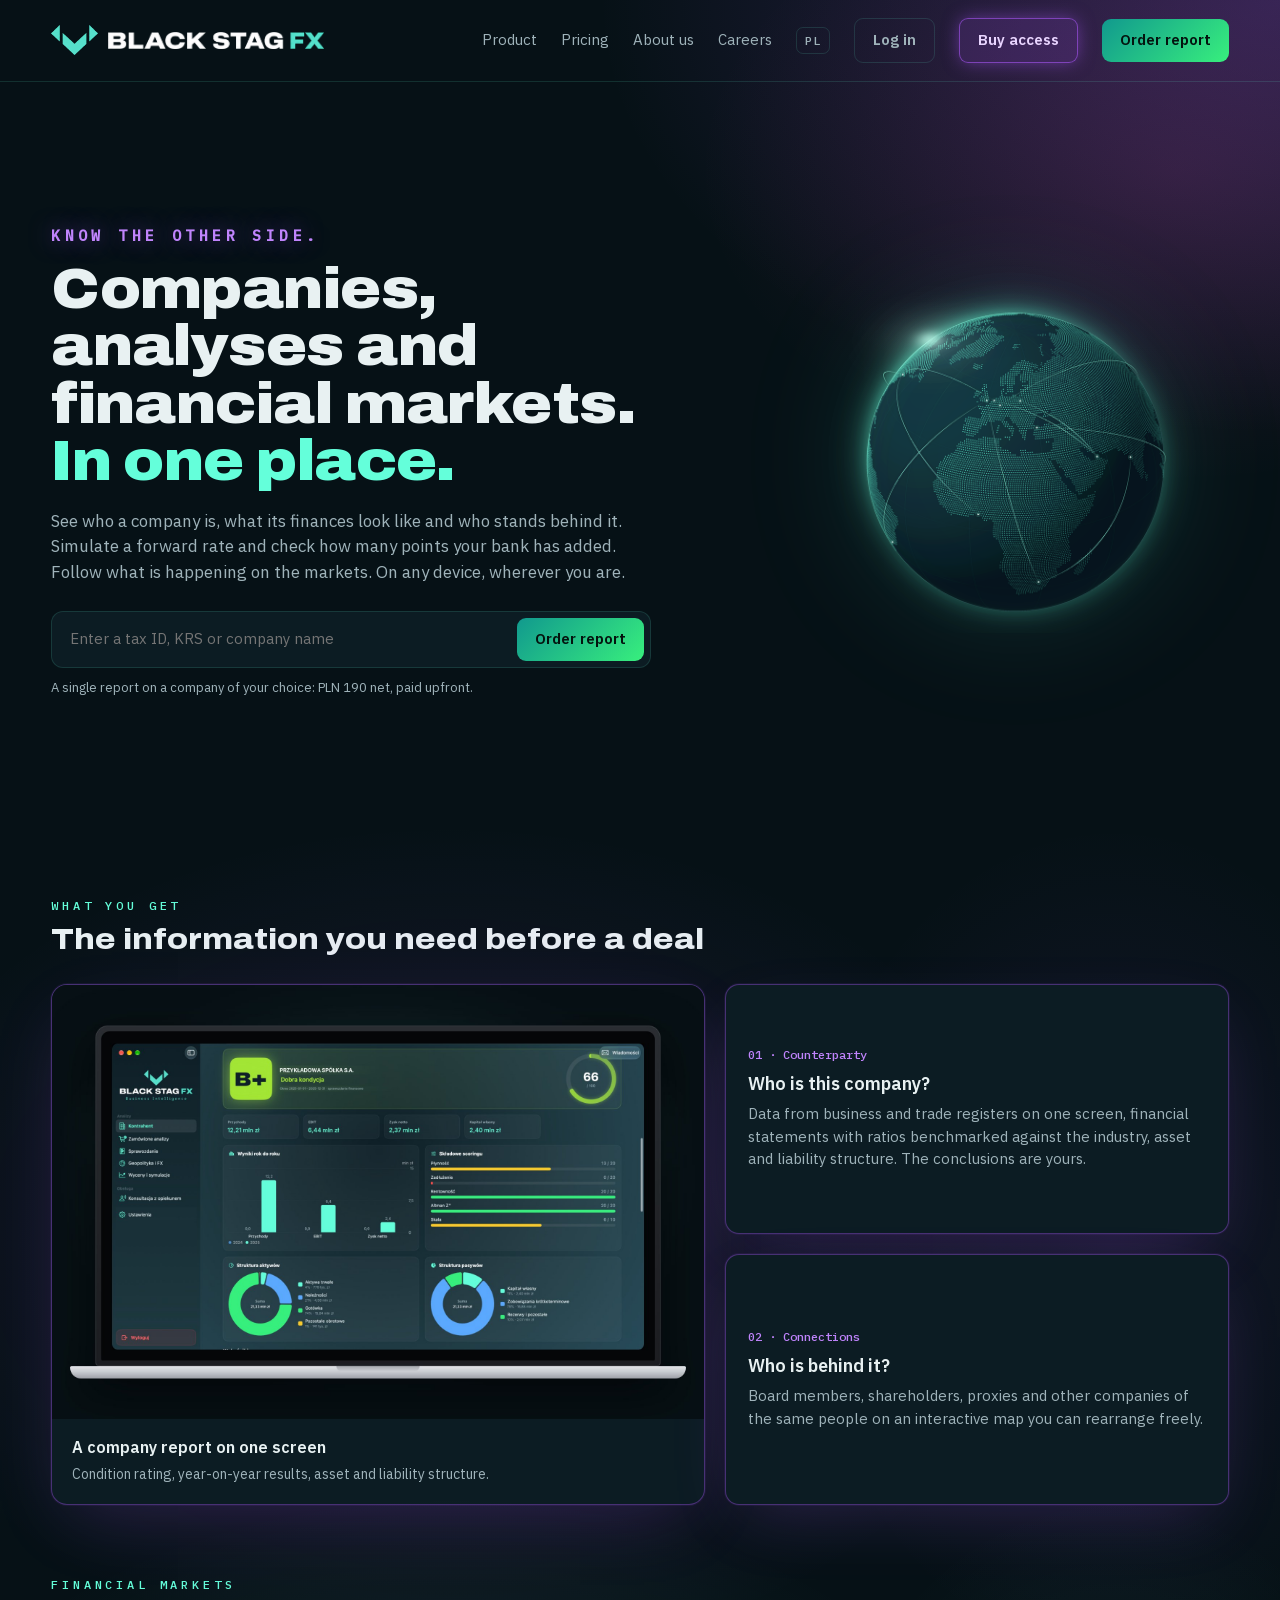
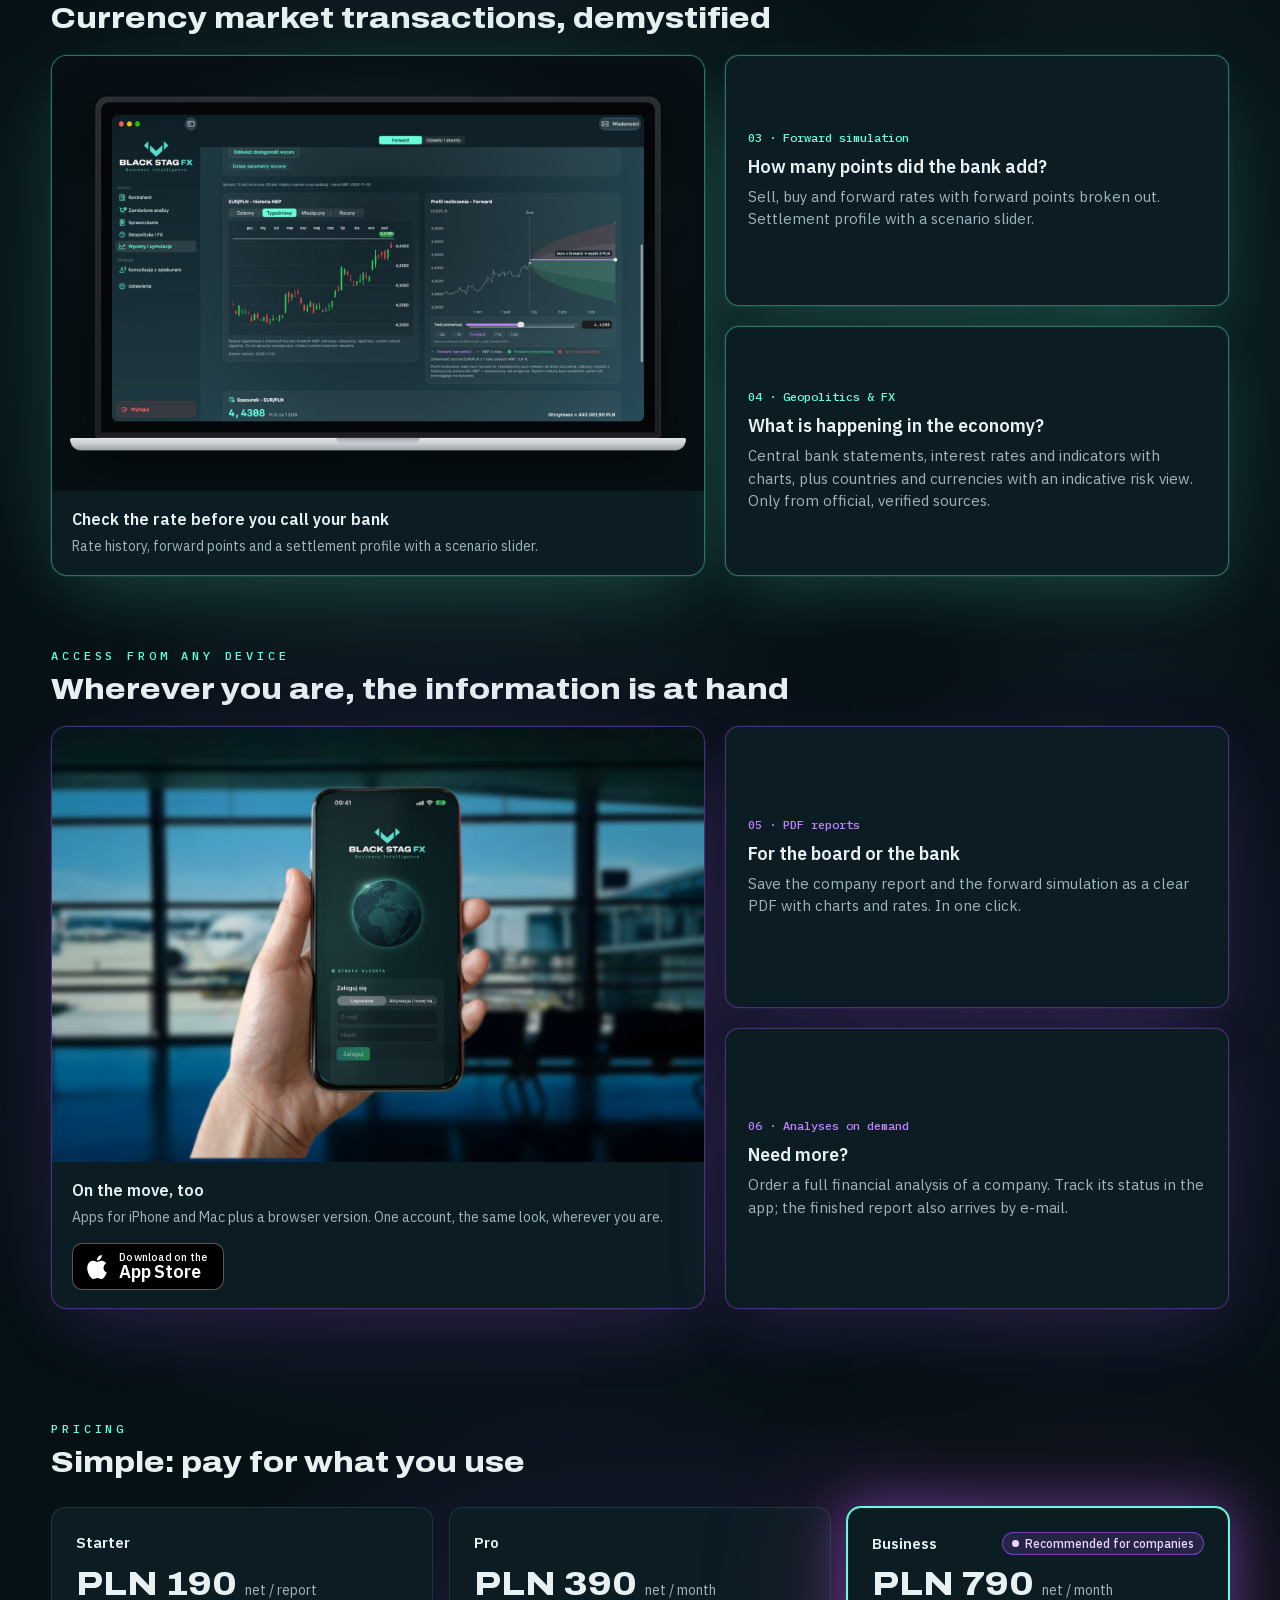
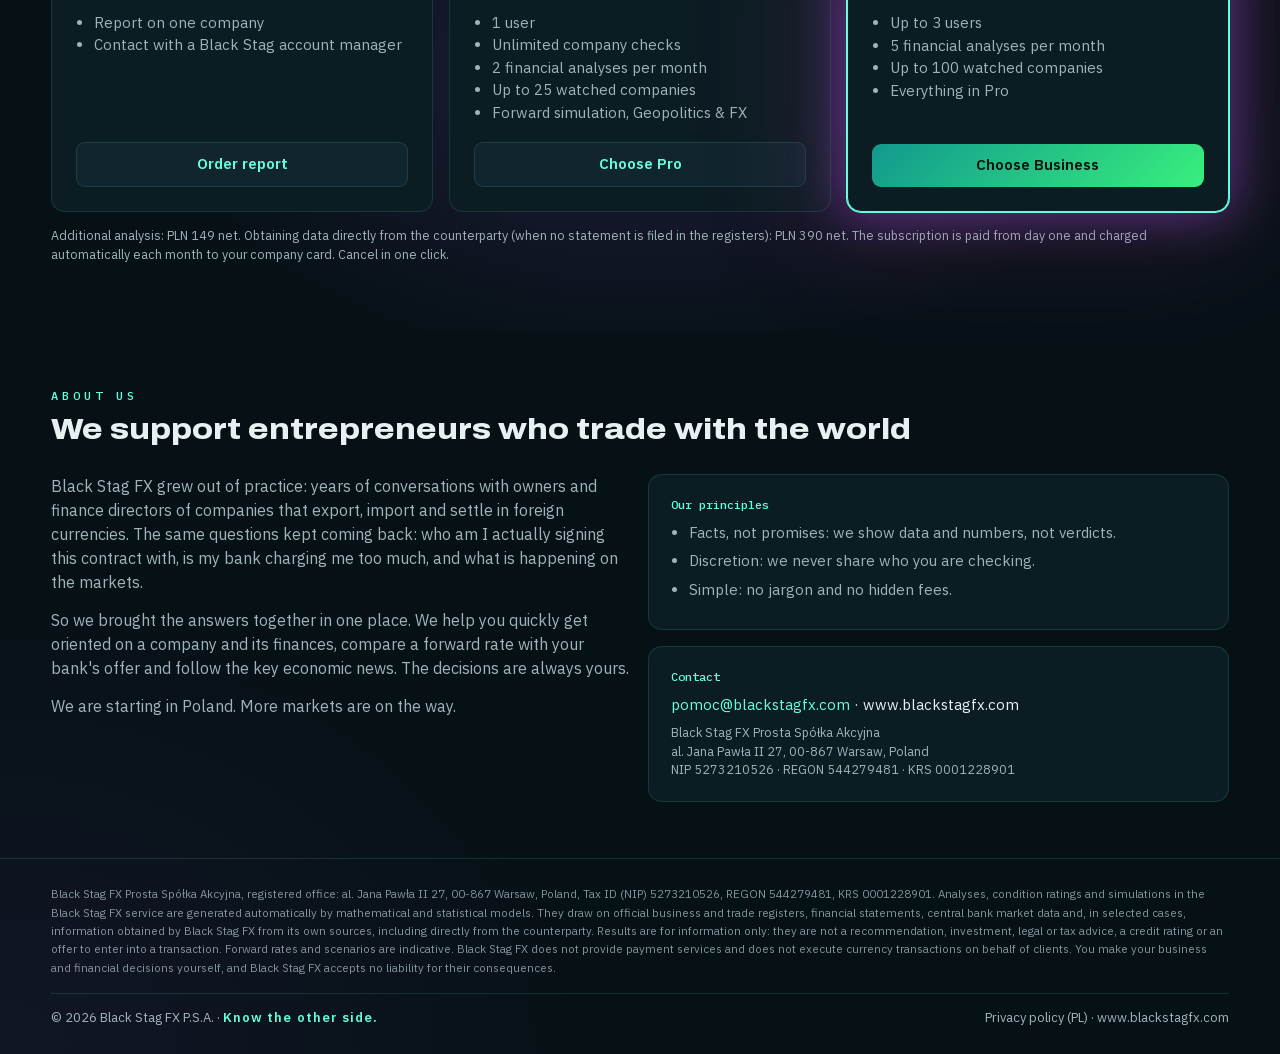
==== en/index.html @ 17284b4d "Podgląd linku: obrazek og, ikony kwadratowe Co-Authored-By: Claude Opus 5.5 <noreply@anthropic.com> " ====
<!DOCTYPE html>
<html lang="en">
<head>
<meta charset="utf-8">
<meta name="viewport" content="width=device-width, initial-scale=1">
<title>Black Stag FX · Know the other side.</title>
<meta name="description" content="Companies, analyses and financial markets in one place.">
<link rel="icon" type="image/png" sizes="32x32" href="/favicon-32.png">
<link rel="icon" type="image/png" sizes="512x512" href="/icon-512.png">
<link rel="apple-touch-icon" href="/apple-touch-icon.png">
<meta property="og:type" content="website">
<meta property="og:site_name" content="Black Stag FX">
<meta property="og:title" content="Black Stag FX · Know the other side.">
<meta property="og:description" content="Companies, analyses and financial markets in one place.">
<meta property="og:url" content="https://www.blackstagfx.com/en/">
<meta property="og:image" content="https://www.blackstagfx.com/og.png">
<meta property="og:image:width" content="1200">
<meta property="og:image:height" content="630">
<meta property="og:locale" content="en_GB">
<meta name="twitter:card" content="summary_large_image">
<meta name="twitter:image" content="https://www.blackstagfx.com/og.png">
<link href="/fonts/fonts.css" rel="stylesheet">
<style>
/* Jeden świat wizualny marki: głęboki granat-morski, akcent turkus #64ffda, liczby monospace.
   Układ: strona publiczna (hero + glob) → logowanie → aplikacja z jednym polem wyszukiwania w centrum. */
:root {
  --bg: #061116;
  --panel: #0c1c23;
  --panel-2: #10252e;
  --line: rgba(100,255,218,.13);
  --ink: #e8f1f2;
  --muted: #9fb3ba;
  --teal: #64ffda;
  --teal-dim: rgba(100,255,218,.14);
  --ok: #38ef7d; --warn: #faca2b; --bad: #ff4b4b;
  --display: "Archivo", "Helvetica Neue", Arial, sans-serif;
  --body: "IBM Plex Sans", "Helvetica Neue", Arial, sans-serif;
  --mono: "IBM Plex Mono", ui-monospace, Menlo, monospace;
  color-scheme: dark;
}
* { box-sizing: border-box; }
html, body { height: 100%; margin: 0; }
body { background: var(--bg); color: var(--ink); font: 15px/1.5 var(--body); -webkit-font-smoothing: antialiased; }
a { color: var(--teal); text-decoration: none; }
button, input, select { font: inherit; color: inherit; }
:focus-visible { outline: 2px solid var(--teal); outline-offset: 2px; }
.num { font-family: var(--mono); font-variant-numeric: tabular-nums; }
.view { display: none; }
.view.on { display: block; }
.demo { position: fixed; right: 14px; bottom: 14px; z-index: 50; font: 500 11px var(--mono); letter-spacing: .08em; text-transform: uppercase;
  background: #1a1300; color: var(--warn); border: 1px solid rgba(250,202,43,.4); padding: 6px 10px; border-radius: 6px; }

/* --- marka --- */
.brand { display: flex; align-items: center; gap: 10px; color: var(--ink); }
.brand img.m { height: 30px; width: auto; }
.brand img.w { height: 17px; width: auto; }
.eyebrow { font: 500 12px var(--mono); letter-spacing: .32em; color: var(--teal); text-transform: uppercase; }

/* --- przyciski --- */
.btn { display: inline-flex; align-items: center; gap: 8px; border-radius: 9px; padding: 10px 18px; border: 1px solid var(--line); background: var(--panel-2); cursor: pointer; font-weight: 600; }
.btn:hover { border-color: rgba(100,255,218,.4); }
.btn.primary { background: linear-gradient(135deg,#11998e,#38ef7d); color: #04140f; border: 0; }
.btn.ghost { background: transparent; }

/* --- strona publiczna --- */
.site-nav { display: flex; align-items: center; justify-content: space-between; gap: 16px; padding: 18px clamp(16px,4vw,56px); border-bottom: 1px solid var(--line); }
.site-nav nav { display: flex; gap: 24px; align-items: center; flex-wrap: wrap; }
.site-nav nav a { color: var(--muted); }
.site-nav nav a:hover { color: var(--ink); }
.hero { display: grid; grid-template-columns: 1fr 1fr; gap: 40px; align-items: center; padding: 56px clamp(16px,4vw,56px) 24px; max-width: 1180px; margin: 0 auto; }
.hero > img { filter: drop-shadow(0 0 60px rgba(100,255,218,.14)); }
.hero h1 { font: 900 clamp(34px,4.6vw,60px)/1.02 var(--display); font-stretch: 112%; margin: 16px 0 18px; text-wrap: balance; letter-spacing: -.01em; }
.hero h1 em { font-style: normal; color: var(--teal); }
.hero p.lead { color: var(--muted); font-size: 18px; max-width: 34em; margin: 0 0 26px; }
.hero-search { display: flex; gap: 8px; max-width: 520px; background: var(--panel); border: 1px solid var(--line); border-radius: 12px; padding: 6px; }
.hero-search input { flex: 1; background: transparent; border: 0; padding: 10px 12px; outline: none; min-width: 0; }
.hero small { display: block; color: var(--muted); margin-top: 10px; font-size: 13px; }
.hero img { width: 100%; height: auto; max-width: 560px; justify-self: center; }
.strip { display: flex; gap: 28px; justify-content: center; flex-wrap: wrap; padding: 18px 16px; border-block: 1px solid var(--line); color: var(--muted); font: 500 12px var(--mono); letter-spacing: .14em; text-transform: uppercase; }
.section { max-width: 1180px; margin: 0 auto; padding: 56px clamp(16px,4vw,56px); }
.section h2 { font: 800 30px/1.1 var(--display); font-stretch: 112%; margin: 10px 0 28px; text-wrap: balance; }
.grid3 { display: grid; grid-template-columns: repeat(3,1fr); gap: 16px; }
.grid2 { display: grid; grid-template-columns: repeat(2,1fr); gap: 16px; }
.feat { background: var(--panel); border: 1px solid var(--line); border-radius: 14px; padding: 22px; }
.feat .k { font: 500 12px var(--mono); color: var(--teal); }
.feat h3 { margin: 8px 0 6px; font-size: 18px; }
.feat p { margin: 0; color: var(--muted); }
.price { background: var(--panel); border: 1px solid var(--line); border-radius: 14px; padding: 24px; display: flex; flex-direction: column; gap: 10px; }
.price.hot { border-color: var(--teal); box-shadow: 0 0 0 1px var(--teal), 0 20px 60px -30px rgba(100,255,218,.5); }
.price .amt { font: 800 34px var(--display); font-stretch: 112%; }
.price .amt small { font: 400 14px var(--body); color: var(--muted); }
.price ul { margin: 0; padding-left: 18px; color: var(--muted); }
.site-foot { border-top: 1px solid var(--line); padding: 26px clamp(16px,4vw,56px); color: var(--muted); font-size: 13px; display: flex; justify-content: space-between; gap: 16px; flex-wrap: wrap; }

/* --- logowanie --- */
.login { min-height: 100vh; display: grid; place-items: center; padding: 32px 16px;
  background: radial-gradient(800px 500px at 0% 50%, rgba(100,255,218,.10), transparent 70%), var(--bg); }
.login-card { width: min(420px,100%); background: var(--panel); border: 1px solid var(--line); border-radius: 16px; padding: 30px; display: grid; gap: 14px;
  box-shadow: 0 0 60px 6px rgba(168,85,247,.07), 0 0 120px 24px rgba(236,72,153,.03); }
.login-card label { font-size: 13px; color: var(--muted); display: grid; gap: 6px; }
.field { background: var(--bg); border: 1px solid var(--line); border-radius: 9px; padding: 11px 12px; width: 100%; }

/* --- aplikacja --- */
.app { display: grid; grid-template-columns: 220px 1fr; min-height: 100vh; }
.rail { border-right: 1px solid var(--line); padding: 18px 12px; display: flex; flex-direction: column; gap: 4px; background: #071318; position: sticky; top: 0; height: 100vh; }
.rail .brand { padding: 4px 8px 18px; white-space: nowrap; }
.rail .brand img.m { height: 22px; }
.rail .brand img.w { height: 12px; }
.rail a { display: flex; align-items: center; gap: 10px; padding: 9px 10px; border-radius: 8px; color: var(--muted); }
.rail a:hover { background: var(--panel); color: var(--ink); }
.rail a.on { background: var(--teal-dim); color: var(--teal); }
.rail a svg { width: 18px; height: 18px; flex: none; }
.rail .badge { margin-left: auto; font: 600 11px var(--mono); background: var(--teal); color: #04140f; border-radius: 10px; padding: 1px 7px; }
.rail .spacer { flex: 1; }
.top { display: flex; align-items: center; gap: 14px; padding: 14px 28px; border-bottom: 1px solid var(--line); position: sticky; top: 0; background: rgba(6,17,22,.92); backdrop-filter: blur(8px); z-index: 5; }
.cmd { flex: 1; max-width: 640px; display: flex; align-items: center; gap: 10px; background: var(--panel); border: 1px solid var(--line); border-radius: 10px; padding: 9px 12px; color: var(--muted); cursor: text; }
.cmd kbd, kbd { font: 500 11px var(--mono); border: 1px solid var(--line); border-radius: 5px; padding: 1px 6px; color: var(--muted); }
.top .who { margin-left: auto; display: flex; align-items: center; gap: 10px; color: var(--muted); font-size: 13px; }
.avatar { width: 30px; height: 30px; border-radius: 50%; background: var(--teal-dim); color: var(--teal); display: grid; place-items: center; font: 600 12px var(--mono); }
main.page { padding: 26px 28px 60px; max-width: 1240px; }
.page h1 { font: 800 26px/1.15 var(--display); font-stretch: 112%; margin: 0 0 4px; }
.sub { color: var(--muted); margin: 0 0 22px; }
.card { background: var(--panel); border: 1px solid var(--line); border-radius: 14px; padding: 18px 20px; }
.card h2 { font-size: 13px; font-family: var(--mono); font-weight: 500; letter-spacing: .14em; text-transform: uppercase; color: var(--muted); margin: 0 0 14px; }
.cols { display: grid; gap: 16px; grid-template-columns: 1.6fr 1fr; align-items: start; }
.stack { display: grid; gap: 16px; }
.big-search { display: flex; gap: 8px; background: var(--panel); border: 1px solid rgba(100,255,218,.3); border-radius: 14px; padding: 8px; margin-bottom: 18px; }
.big-search input { flex: 1; background: transparent; border: 0; outline: none; padding: 10px 12px; font-size: 17px; min-width: 0; }
table { width: 100%; border-collapse: collapse; }
th { text-align: left; font: 500 11px var(--mono); letter-spacing: .1em; text-transform: uppercase; color: var(--muted); padding: 0 8px 10px; border-bottom: 1px solid var(--line); }
td { padding: 11px 8px; border-bottom: 1px solid rgba(100,255,218,.06); vertical-align: middle; }
tr.click { cursor: pointer; }
tr.click:hover td { background: rgba(100,255,218,.04); }
.chip { display: inline-flex; align-items: center; gap: 6px; font: 500 12px var(--body); padding: 3px 9px; border-radius: 20px; border: 1px solid; white-space: nowrap; }
.chip::before { content: ""; width: 7px; height: 7px; border-radius: 50%; background: currentColor; }
.chip.ok { color: var(--ok); border-color: rgba(56,239,125,.35); }
.chip.warn { color: var(--warn); border-color: rgba(250,202,43,.35); }
.chip.bad { color: var(--bad); border-color: rgba(255,75,75,.35); }
.chip.info { color: var(--teal); border-color: rgba(100,255,218,.35); }
.fx { display: grid; grid-template-columns: repeat(3,1fr); gap: 12px; }
.fx .card { padding: 14px 16px; }
.fx .pair { font: 500 12px var(--mono); color: var(--muted); letter-spacing: .08em; }
.fx .rate { font: 500 24px var(--mono); margin: 2px 0; }
.up { color: var(--ok); } .down { color: var(--bad); }
.alert { display: grid; grid-template-columns: 8px 1fr; gap: 12px; padding: 10px 0; border-bottom: 1px solid rgba(100,255,218,.06); }
.alert:last-child { border: 0; }
.alert .bar { border-radius: 4px; }
.alert b { display: block; font-weight: 600; }
.alert span { color: var(--muted); font-size: 13px; }
.firm-head { display: flex; gap: 18px; align-items: flex-start; justify-content: space-between; flex-wrap: wrap; margin-bottom: 18px; }
.firm-head .chips { display: flex; gap: 8px; flex-wrap: wrap; margin-top: 10px; }
.score { display: flex; gap: 18px; align-items: center; }
.score .ring { width: 96px; height: 96px; flex: none; }
.kv { display: grid; grid-template-columns: 150px 1fr; gap: 8px 14px; font-size: 14px; }
.kv dt { color: var(--muted); }
.kv dd { margin: 0; }
.risks li { margin: 6px 0; }
.risks { padding-left: 18px; margin: 0; }
.note { color: var(--muted); font-size: 12.5px; margin-top: 12px; }
.tabs { display: flex; gap: 4px; border-bottom: 1px solid var(--line); margin-bottom: 16px; flex-wrap: wrap; }
.tabs button { background: none; border: 0; border-bottom: 2px solid transparent; padding: 10px 14px; color: var(--muted); cursor: pointer; }
.tabs button.on { color: var(--teal); border-color: var(--teal); }
.graph { width: 100%; height: auto; display: block; }
.calc { display: grid; grid-template-columns: repeat(3,1fr); gap: 12px; margin-bottom: 16px; }
.calc label { font-size: 13px; color: var(--muted); display: grid; gap: 6px; }
.result { display: grid; grid-template-columns: repeat(3,1fr); gap: 12px; }
.calc { grid-template-columns: repeat(4,1fr); }
.result .card .v { font: 500 26px var(--mono); }
.stage { display: flex; gap: 6px; }
.stage i { width: 26px; height: 5px; border-radius: 3px; background: rgba(159,179,186,.25); }
.stage i.on { background: var(--teal); }
/* paleta poleceń */
.palette { position: fixed; inset: 0; background: rgba(2,8,10,.7); display: none; align-items: flex-start; justify-content: center; padding-top: 12vh; z-index: 40; }
.palette.on { display: flex; }
.palette .box { width: min(620px, calc(100% - 32px)); background: var(--panel); border: 1px solid rgba(100,255,218,.35); border-radius: 14px; overflow: hidden; box-shadow: 0 30px 80px -20px #000; }
.palette input { width: 100%; background: transparent; border: 0; border-bottom: 1px solid var(--line); padding: 16px 18px; font-size: 17px; outline: none; }
.palette ul { list-style: none; margin: 0; padding: 6px; max-height: 50vh; overflow: auto; }
.palette li { padding: 10px 12px; border-radius: 8px; display: flex; justify-content: space-between; gap: 12px; cursor: pointer; }
.palette li:hover, .palette li.sel { background: var(--teal-dim); }
.palette li span { color: var(--muted); font: 12px var(--mono); }

/* --- nowe elementy 11.2026 --- */
.rail .grp { font: 500 10.5px var(--mono); letter-spacing: .16em; text-transform: uppercase; color: rgba(159,179,186,.6); padding: 14px 10px 4px; }
.btn.glow { border-color: rgba(168,85,247,.6); color: #e9d5ff; background: rgba(168,85,247,.14); box-shadow: 0 0 18px -2px rgba(168,85,247,.55); }
.btn.glow:hover { border-color: #a855f7; box-shadow: 0 0 26px 0 rgba(168,85,247,.7); }
.warnbar { display: flex; gap: 12px; align-items: center; background: rgba(250,202,43,.06); border: 1px solid rgba(250,202,43,.35); border-radius: 12px; padding: 12px 16px; margin-bottom: 16px; }
.warnbar svg { flex: none; color: var(--warn); }
.seg { display: inline-flex; background: var(--bg); border: 1px solid var(--line); border-radius: 9px; padding: 3px; }
.seg button { white-space: nowrap; background: none; border: 0; padding: 7px 12px; border-radius: 7px; cursor: pointer; color: var(--muted); }
.seg button.on { background: var(--teal); color: #04140f; font-weight: 600; }
.params { display: grid; grid-template-columns: .8fr 1.25fr 1.2fr 1fr 1fr; gap: 12px; align-items: end; margin-bottom: 16px; }
.params label { font-size: 13px; color: var(--muted); display: grid; gap: 6px; }
.cards4 { display: grid; grid-template-columns: repeat(4,1fr); gap: 12px; }
.q { --c: #64ffda; position: relative; text-align: left; background: var(--panel-2); border: 1px solid color-mix(in srgb, var(--c) 30%, transparent); border-radius: 14px; padding: 16px 18px; min-height: 150px; }
.q h2 { color: var(--c) !important; margin-bottom: 8px !important; display: flex; justify-content: space-between; }
.q .v { font: 500 34px var(--mono); letter-spacing: -.01em; }
.q .s { color: var(--muted); font-size: 12.5px; margin-top: 4px; }
.q .s b { color: var(--c); font-weight: 600; }
button.q { cursor: pointer; color: inherit; font: inherit; }
button.q.on { background: color-mix(in srgb, var(--c) 14%, var(--panel-2)); border-color: var(--c); box-shadow: 0 0 28px -8px var(--c); }
button.q .tick { width: 18px; height: 18px; border-radius: 50%; background: var(--c); color: #0c1c23; font-size: 12px; display: none; place-items: center; }
button.q.on .tick { display: grid; }
.q.sell { --c: #E5534B; } .q.buy { --c: #64ffda; } .q.fwd { --c: #a855f7; } .q.pts { --c: #5aa9ff; }
.scen { display: grid; grid-template-columns: auto 1fr 130px; gap: 14px; align-items: center; background: var(--bg); border: 1px solid var(--line); border-radius: 12px; padding: 12px 16px; margin-top: 12px; }
.scen input[type=range] { width: 100%; accent-color: var(--sc, #E5534B); }
.scen .field { text-align: right; font-family: var(--mono); }
.scen .row2 { grid-column: 1 / -1; display: flex; gap: 8px; flex-wrap: wrap; align-items: center; }
.scen .row2 button { background: var(--panel-2); border: 1px solid var(--line); border-radius: 7px; padding: 5px 12px; cursor: pointer; font-family: var(--mono); font-size: 13px; }
.scen .row2 .sum { margin-left: auto; font: 500 13px var(--mono); }
.legend { display: flex; gap: 18px; flex-wrap: wrap; font-size: 13px; color: var(--muted); margin-top: 10px; }
.legend i { display: inline-block; width: 12px; height: 12px; border-radius: 3px; vertical-align: -1px; margin-right: 6px; }
.toast { position: fixed; left: 50%; bottom: 28px; transform: translateX(-50%); background: var(--panel); border: 1px solid rgba(100,255,218,.4); border-radius: 12px; padding: 12px 18px; z-index: 60; box-shadow: 0 20px 60px -20px #000; max-width: min(560px, 90vw); }
.risk5 { display: inline-flex; gap: 3px; } .risk5 i { width: 9px; height: 9px; border-radius: 50%; background: rgba(159,179,186,.22); } .risk5 i.on { background: var(--warn); }
.mini { display: grid; grid-template-columns: 1fr 120px; gap: 10px; align-items: center; padding: 10px 0; border-bottom: 1px solid rgba(100,255,218,.06); }
.mini:last-child { border: 0; }
.mini b { display: block; font-weight: 600; } .mini span { color: var(--muted); font-size: 12.5px; }
.mini .val { font: 500 18px var(--mono); }
.split { display: grid; grid-template-columns: 1fr 1fr; gap: 16px; }
.bar100 { display: flex; height: 26px; border-radius: 6px; overflow: hidden; margin: 8px 0 8px; }
.bar100 div { display: grid; place-items: center; font: 500 11px var(--mono); color: #04140f; }


/* --- fioletowa poświata marki (jak w aplikacji i prezentacji) --- */
#v-start { background:
  radial-gradient(1100px 700px at 100% 0%, rgba(168,85,247,.26), transparent 62%),
  radial-gradient(800px 520px at 92% 4%, rgba(236,72,153,.12), transparent 60%),
  radial-gradient(900px 700px at 0% 100%, rgba(168,85,247,.07), transparent 65%), var(--bg); background-attachment: scroll; }
.login { background:
  radial-gradient(900px 600px at 100% 0%, rgba(168,85,247,.16), transparent 62%),
  radial-gradient(700px 480px at 92% 6%, rgba(236,72,153,.07), transparent 60%),
  radial-gradient(800px 500px at 0% 50%, rgba(100,255,218,.10), transparent 70%), var(--bg); }
.app > div { background: radial-gradient(1000px 520px at 100% 0%, rgba(168,85,247,.10), transparent 62%), radial-gradient(700px 400px at 95% 0%, rgba(236,72,153,.04), transparent 60%); background-attachment: fixed; min-height: 100vh; }
.top { background: rgba(6,17,22,.78); }
.price.hot { box-shadow: 0 0 0 1px var(--teal), 0 0 50px 6px rgba(168,85,247,.42), 0 0 130px 30px rgba(236,72,153,.14); }
.price { position: relative; }
.price > .btn { margin-top: auto; justify-content: center; }
.price ul { margin-bottom: 8px; }
#cennik-sekcja { background: radial-gradient(700px 420px at 50% 55%, rgba(168,85,247,.16), transparent 70%); }

@media (max-width: 1150px) { .site-nav nav { gap: 14px; } .site-nav .btn { padding: 8px 12px; } }
.lang { font: 500 12px var(--mono); letter-spacing: .08em; border: 1px solid var(--line); border-radius: 7px; padding: 5px 8px; color: var(--muted) !important; }
/* --- logowanie jak w aplikacji --- */
.lg { min-height: 100vh; display: grid; grid-template-columns: 1fr 1fr; align-items: center; gap: 40px; padding: 40px clamp(16px,5vw,80px);
  background: radial-gradient(900px 700px at 0% 50%, rgba(100,255,218,.11), transparent 65%), radial-gradient(900px 600px at 100% 0%, rgba(168,85,247,.14), transparent 62%), var(--bg); }
.lg-left { display: grid; justify-items: center; gap: 28px; }
.lg-logo { width: min(420px,80vw); height: auto; display: block; }
.lg-glob { width: min(400px,70vw); height: auto; display: block; filter: drop-shadow(0 0 40px rgba(100,255,218,.18)); }
.lg-right { display: grid; gap: 16px; max-width: 560px; width: 100%; }
.lg-card { background: var(--panel); border: 1px solid var(--line); border-radius: 18px; padding: 24px; display: grid; gap: 16px;
  box-shadow: 0 0 70px 10px rgba(168,85,247,.16), 0 0 140px 30px rgba(236,72,153,.06); }
.lg-seg { display: inline-flex; background: var(--bg); border-radius: 9px; padding: 3px; }
.lg-seg button { background: none; border: 0; padding: 7px 18px; border-radius: 7px; cursor: pointer; color: var(--ink); }
.lg-seg button.on { background: var(--teal); color: #04140f; }
.lg form[hidden] { display: none !important; }
@media (max-width: 900px) { .lg { grid-template-columns: 1fr; } .lg-glob { width: min(240px,60vw); } }

/* --- rejestracja 3 kroki (11.2026) --- */
#reg [hidden], .found[hidden] { display: none !important; }
.reg-card { width: min(600px,100%); }
.steps { display: grid; grid-template-columns: repeat(3,1fr); gap: 8px; margin-bottom: 4px; }
.steps div { font: 500 11.5px var(--mono); letter-spacing: .08em; text-transform: uppercase; color: var(--muted); border-top: 3px solid rgba(159,179,186,.22); padding-top: 8px; }
.steps div.on { color: var(--teal); border-color: var(--teal); }
.steps div.done { color: var(--ink); border-color: rgba(100,255,218,.5); }
.row2c { display: grid; grid-template-columns: 1fr 1fr; gap: 12px; }
.nipbox { display: flex; gap: 8px; } .nipbox .field { flex: 1; }
.found { background: var(--bg); border: 1px solid rgba(56,239,125,.35); border-radius: 10px; padding: 12px 14px; font-size: 14px; display: grid; gap: 4px; }
.found .t { color: var(--ok); font: 500 11px var(--mono); letter-spacing: .1em; text-transform: uppercase; }
.plans { display: grid; grid-template-columns: 1fr 1fr; gap: 12px; }
.plan { text-align: left; background: var(--bg); border: 1px solid var(--line); border-radius: 12px; padding: 14px 16px; cursor: pointer; color: inherit; font: inherit; display: grid; gap: 4px; }
.plan.on { border-color: var(--teal); box-shadow: 0 0 0 1px var(--teal); background: rgba(100,255,218,.05); }
.plan b { font-size: 16px; } .plan .p { font: 700 22px var(--display); font-stretch: 112%; } .plan .p small { font: 400 13px var(--body); color: var(--muted); }
.plan ul { margin: 4px 0 0; padding-left: 16px; color: var(--muted); font-size: 13px; }
.summary { background: var(--bg); border: 1px solid var(--line); border-radius: 12px; padding: 14px 16px; display: grid; gap: 6px; font-size: 14px; }
.summary div { display: flex; justify-content: space-between; gap: 12px; } .summary span { color: var(--muted); }
.summary .tot { border-top: 1px solid var(--line); padding-top: 8px; font-weight: 600; }
.cardf { background: #f6f8fa; color: #1b2630; border-radius: 10px; padding: 12px; display: grid; gap: 8px; }
.cardf input { background: #fff; border: 1px solid #cfd8de; border-radius: 7px; padding: 9px 10px; color: #1b2630; width: 100%; }
.cardf .r { display: grid; grid-template-columns: 1fr 90px 80px; gap: 8px; }
.cardf small { color: #5c6873; font-size: 11.5px; }
.chk { display: grid; grid-template-columns: 18px 1fr; gap: 10px; align-items: start; font-size: 13.5px; color: var(--ink); line-height: 1.45; }
.chk input { margin-top: 3px; accent-color: #38ef7d; width: 16px; height: 16px; }
.chk .req { color: var(--teal); font: 500 10.5px var(--mono); letter-spacing: .08em; text-transform: uppercase; margin-right: 4px; }
.chk .opt { color: var(--muted); font: 500 10.5px var(--mono); letter-spacing: .08em; text-transform: uppercase; margin-right: 4px; }
.navrow { display: flex; justify-content: space-between; gap: 10px; align-items: center; flex-wrap: wrap; }
.btn[disabled] { opacity: .4; cursor: not-allowed; filter: grayscale(.6); }
.fine { color: var(--muted); font-size: 12px; margin: 0; }
.mail { background: #fff; color: #1b2630; border-radius: 12px; padding: 18px 20px; font-size: 13.5px; display: grid; gap: 8px; }
.mail .h { font-size: 12px; color: #5c6873; border-bottom: 1px solid #e3e8ec; padding-bottom: 8px; }
.att { display: flex; gap: 8px; flex-wrap: wrap; }
.att button { display: inline-flex; gap: 6px; align-items: center; border: 1px solid #cfd8de; background: #f6f8fa; color: #1b2630; border-radius: 7px; padding: 6px 10px; font-size: 12.5px; cursor: pointer; }
.att button:hover { border-color: #11998e; }
.docm { position: fixed; inset: 0; background: rgba(2,8,10,.75); z-index: 45; display: none; align-items: flex-start; justify-content: center; padding: 5vh 16px; overflow: auto; }
.docm.on { display: flex; }
.docm .paper { background: #fff; color: #1b2630; width: min(720px,100%); border-radius: 6px; padding: 34px 40px; font: 13.5px/1.55 var(--body); }
.docm .paper h3 { margin: 0 0 4px; font: 700 19px var(--body); } .docm .paper .v { color: #5c6873; font-size: 12px; margin-bottom: 14px; }
.docm .paper table td { border-bottom: 1px solid #e3e8ec; padding: 6px 8px; color: #1b2630; } .docm .paper table td:first-child { color: #5c6873; width: 42%; }
.docm .paper .warnp { background: #fff8e1; border: 1px solid #f3d27a; border-radius: 6px; padding: 8px 10px; font-size: 12px; margin-bottom: 14px; }
@media (max-width: 640px) { .row2c, .plans { grid-template-columns: 1fr; } .cardf .r { grid-template-columns: 1fr 1fr; } .cardf .r input:first-child { grid-column: 1/-1; } .docm .paper { padding: 22px 18px; } }

@media (max-width: 980px) {
  .params, .cards4, .split { grid-template-columns: 1fr; }
  .scen { grid-template-columns: 1fr; }
  .hero, .cols { grid-template-columns: 1fr; }
  .hero img { max-width: 420px; margin: 8px auto 0; }
  .grid3, .grid2, .fx, .calc, .result { grid-template-columns: 1fr; }
  .app { grid-template-columns: 1fr; }
  .rail { position: static; height: auto; flex-direction: row; overflow-x: auto; padding: 8px; }
  .rail .brand, .rail .spacer { display: none; }
  .rail a { white-space: nowrap; }
  .top { padding: 10px 16px; }
  #v-app .card { overflow-x: auto; } #v-app .cols, #v-app .stack { min-width: 0; }
  .top .cmd { min-width: 0; } .top .cmd kbd, .top .who > span, .top .who > a.btn { display: none; }
  main.page { padding: 20px 16px 60px; }
  .kv { grid-template-columns: 1fr; }
}
@media (prefers-reduced-motion: reduce) { * { transition: none !important; animation: none !important; } }
.shots { display:grid; grid-template-columns: 1fr 1fr; gap:20px; margin:8px 0 22px; }
.shot { margin:0; background: var(--panel); border:1px solid var(--line); border-radius:16px; overflow:hidden; box-shadow: 0 18px 50px rgba(0,0,0,.35), 0 0 60px rgba(168,85,247,.10); }
.shot .ph { position:relative; aspect-ratio: 3/2; overflow:visible; }
.shot .ph > img { width:100%; height:100%; object-fit:cover; display:block; }
.shot .ph .phone { position:absolute; right:4%; bottom:-6%; width:30%; height:auto; aspect-ratio:3/4; object-fit:cover; border-radius:14px; border:3px solid #0b1220; box-shadow: 0 14px 34px rgba(0,0,0,.55), 0 0 28px rgba(168,85,247,.25); }
.shot figcaption { padding:16px 20px 18px; }
.shot figcaption b { display:block; font-size:16px; margin-bottom:4px; }
.shot figcaption span { color: var(--muted); font-size:14px; }
@media (max-width: 760px) { .shots { grid-template-columns:1fr; } }
/* szerokie ekrany: jedna szerokość treści, większy nagłówek i glob */
:root { --wrap: 1320px; }
.site-nav { padding-left: max(clamp(16px,4vw,56px), calc((100% - var(--wrap)) / 2 + 56px)); padding-right: max(clamp(16px,4vw,56px), calc((100% - var(--wrap)) / 2 + 56px)); }
.hero { max-width: var(--wrap); grid-template-columns: 1.25fr .75fr; gap: clamp(24px,3vw,56px); min-height: min(calc(100vh - 84px), 760px); padding-top: 40px; padding-bottom: 40px; }
.hero h1 { font-size: clamp(36px, 4.4vw, 64px); }
.hero h1 em { display: block; }
.hero p.lead { font-size: clamp(17px, 1.15vw, 20px); max-width: 36em; }
.hero-search { max-width: 600px; }
.hero img { max-width: none; width: 118%; justify-self: center; }
@media (max-width: 980px) { .hero img { width: 100%; max-width: 520px; } }
.section { max-width: var(--wrap); }
@media (max-width: 980px) { .hero { min-height: 0; grid-template-columns: 1fr; } .hero h1 em { display: inline; } }
.prow { display:grid; grid-template-columns: 1.3fr 1fr; gap:20px; margin-top:20px; align-items:stretch; }
.prow .shot { display:flex; flex-direction:column; }
.prow .shot .ph { flex:1; min-height:0; }
.pstack { display:grid; grid-template-rows: 1fr 1fr; gap:20px; }
.pstack .feat { display:flex; flex-direction:column; justify-content:center; }
@media (max-width: 900px) { .prow { grid-template-columns:1fr; } }
@media (max-width: 640px) { .site-nav { flex-wrap: wrap; } .site-nav nav { justify-content:flex-start; } }
.prow { position:relative; isolation:isolate; --g: 168,85,247; }
.prow.prow-teal { --g: 100,255,218; }
.prow-head { margin-top:72px; }
.prow-head h2 { margin-bottom:4px; }
.prow::before { content:""; position:absolute; inset:-160px -200px; z-index:-1; pointer-events:none; background: radial-gradient(closest-side at 38% 50%, rgba(var(--g),.15), rgba(var(--g),.06) 55%, transparent), radial-gradient(closest-side at 80% 50%, rgba(var(--g),.09), transparent); }
#v-start { overflow-x: clip; }
.prow .shot, .prow .feat { border-color: rgba(var(--g),.38); box-shadow: 0 0 0 1px rgba(var(--g),.08), 0 24px 70px -20px rgba(var(--g),.22); }
.prow .feat .k { color: rgb(var(--g)); }
.prow:not(.prow-teal) .feat .k { color: #c084fc; }
.site-foot { padding-left: max(clamp(16px,4vw,56px), calc((100% - var(--wrap)) / 2 + 56px)); padding-right: max(clamp(16px,4vw,56px), calc((100% - var(--wrap)) / 2 + 56px)); }
.site-foot .legal { flex-basis:100%; margin:0; max-width:none; font-size:11.5px; line-height:1.6; color: color-mix(in srgb, var(--muted) 80%, transparent); }
.site-foot .copy { flex-basis:100%; display:flex; justify-content:space-between; gap:12px; flex-wrap:wrap; border-top:1px solid var(--line); padding-top:14px; }
.appstore { display:flex; width:fit-content; align-items:center; gap:10px; margin-top:14px; padding:8px 16px 8px 12px; background:#000; color:#fff !important; border:1px solid rgba(255,255,255,.35); border-radius:10px; text-decoration:none; line-height:1.05; }
.appstore svg { width:24px; height:24px; }
.appstore span { display:flex; flex-direction:column; font-size:18px; font-weight:600; letter-spacing:-.01em; color:#fff; }
.appstore small { font-size:10.5px; font-weight:500; letter-spacing:.02em; color:#fff; }
.appstore:hover { border-color: rgba(255,255,255,.7); }
.shot figcaption .appstore span { color:#fff; font-size:18px; }
.job { margin-top:22px; background: var(--panel); border:1px solid rgba(168,85,247,.38); border-radius:16px; padding:26px; box-shadow: 0 24px 70px -24px rgba(168,85,247,.25); }
.job-head { display:flex; justify-content:space-between; align-items:flex-start; gap:16px; flex-wrap:wrap; }
.job h3 { margin:0 0 10px; font-size:24px; }
.job-meta { display:flex; flex-wrap:wrap; gap:8px; }
.job .k { color:#c084fc; font-family: var(--mono, monospace); font-size:13px; margin-bottom:8px; }
.job .risks { color: var(--muted); margin:0; }
.kar-hero { position:relative; border-radius:18px; overflow:hidden; min-height:420px; display:flex; align-items:flex-end; background: url(/foto_biuro.jpg) center 35%/cover no-repeat; border:1px solid rgba(168,85,247,.3); }
.kar-hero::before { content:""; position:absolute; inset:0; background: linear-gradient(0deg, rgba(7,13,18,.94) 0%, rgba(7,13,18,.55) 38%, rgba(7,13,18,.05) 70%); }
.kar-txt { max-width:780px; }
.kar-txt h2 { margin:6px 0 10px; } .kar-txt .lead { margin:0; }
@media (max-width:640px){ .kar-hero{ min-height:340px; background-position: 62% 35%; } .kar-txt{ padding:22px 20px; } }
.tagline { font: 600 clamp(14px,1.15vw,18px) var(--mono); letter-spacing: .3em; text-transform: uppercase; color: #c084fc; text-shadow: 0 0 22px rgba(168,85,247,.55); }
.tag-foot { font-weight: 600; color: var(--teal); letter-spacing: .08em; }

/* --- My trades (11.2026) --- */
#p-transakcje .head { display: flex; justify-content: space-between; align-items: flex-end; gap: 16px; flex-wrap: wrap; margin-bottom: 18px; }
#p-transakcje .eyebrow { font: 500 12px var(--mono); letter-spacing: .3em; text-transform: uppercase; color: var(--teal); }
#p-transakcje .sub { color: var(--muted); margin: 0; max-width: 60ch; }
#p-transakcje .acts { display: flex; gap: 8px; flex-wrap: wrap; }
#p-transakcje .btn { display: inline-flex; align-items: center; gap: 8px; border-radius: 9px; padding: 9px 16px; border: 1px solid var(--line); background: var(--panel2); color: var(--ink); font: 600 14px var(--body); cursor: pointer; }
#p-transakcje .btn:hover { border-color: #2c5a55; }
#p-transakcje .btn.primary { background: linear-gradient(135deg,#11998e,#38ef7d); color: #04140f; border: 0; }
#p-transakcje .btn:focus-visible, #p-transakcje select:focus-visible, #p-transakcje input:focus-visible { outline: 2px solid var(--teal); outline-offset: 2px; }
#p-transakcje .filters { display: flex; gap: 10px; flex-wrap: wrap; margin-bottom: 18px; align-items: center; }
#p-transakcje select, #p-transakcje input { background: var(--panel); color: var(--ink); border: 1px solid var(--line); border-radius: 8px; padding: 7px 10px; font: 14px var(--body); }
#p-transakcje .filters .tag { color: var(--muted); font-size: 13px; }
#p-transakcje .kpis { display: grid; grid-template-columns: repeat(4,minmax(0,1fr)); gap: 12px; margin-bottom: 16px; }
#p-transakcje .kpi { background: var(--panel); border: 1px solid var(--line); border-radius: 14px; padding: 16px 18px; display: grid; gap: 4px; align-content: start; }
#p-transakcje .kpi .l { font: 500 11px var(--mono); letter-spacing: .12em; text-transform: uppercase; color: var(--muted); }
#p-transakcje .kpi .v { font: 500 28px var(--mono); letter-spacing: -.01em; }
#p-transakcje .kpi .s { color: var(--muted); font-size: 12.5px; }
#p-transakcje .kpi .s b { font-weight: 600; }
#p-transakcje .pos { color: var(--ok); }
#p-transakcje .neg { color: var(--bad); }
#p-transakcje .kpi.cost { border-color: #4a2a6b; }
#p-transakcje .kpi.cost .v { color: var(--violet); }
#p-transakcje .row { display: grid; grid-template-columns: minmax(0,1.6fr) minmax(0,1fr); gap: 16px; margin-bottom: 16px; align-items: start; }
#p-transakcje .card { background: var(--panel); border: 1px solid var(--line); border-radius: 14px; padding: 18px 20px; min-width: 0; }
#p-transakcje .card h2 { font: 500 12px var(--mono); letter-spacing: .14em; text-transform: uppercase; color: var(--muted); margin: 0 0 12px; }
#p-transakcje .legend { display: flex; gap: 16px; flex-wrap: wrap; font-size: 12.5px; color: var(--muted); margin-top: 8px; }
#p-transakcje .legend i { display: inline-block; width: 10px; height: 10px; border-radius: 50%; margin-right: 6px; vertical-align: -1px; }
#p-transakcje svg text { font-family: var(--mono); font-size: 11px; fill: var(--muted); }
#p-transakcje .drop { border: 1.5px dashed #2c5a55; border-radius: 12px; padding: 18px; text-align: center; color: var(--muted); display: grid; gap: 6px; background: #08171c; }
#p-transakcje .drop b { color: var(--ink); font-size: 15px; }
#p-transakcje .drop small { font-size: 12px; }
#p-transakcje .parsed { margin-top: 14px; border: 1px solid #1f5a49; border-radius: 12px; padding: 14px; display: grid; gap: 10px; }
#p-transakcje .parsed .t { font: 500 11px var(--mono); letter-spacing: .1em; text-transform: uppercase; color: var(--ok); }
#p-transakcje .kv { display: grid; grid-template-columns: auto 1fr; gap: 6px 14px; font-size: 13.5px; }
#p-transakcje .kv dt { color: var(--muted); }
#p-transakcje .kv dd { margin: 0; text-align: right; }
#p-transakcje .kv dd.calc { color: var(--violet); }
#p-transakcje .hint { color: var(--muted); font-size: 12px; margin: 0; }
#p-transakcje .banks { display: grid; gap: 10px; }
#p-transakcje .bank { display: grid; grid-template-columns: 90px minmax(0,1fr) 90px; gap: 12px; align-items: center; font-size: 13.5px; }
#p-transakcje .bar { height: 10px; border-radius: 5px; background: #13303a; overflow: hidden; }
#p-transakcje .bar span { display: block; height: 100%; background: linear-gradient(90deg, var(--violet-d), var(--violet)); border-radius: 5px; }
#p-transakcje .bank .r { text-align: right; }
#p-transakcje .tw { overflow-x: auto; }
#p-transakcje .stack { display: grid; gap: 16px; min-width: 0; }
#p-transakcje table { width: 100%; border-collapse: collapse; min-width: 900px; }
#p-transakcje th { text-align: left; font: 500 10.5px var(--mono); letter-spacing: .1em; text-transform: uppercase; color: var(--muted); padding: 0 8px 10px; border-bottom: 1px solid var(--line); white-space: nowrap; }
#p-transakcje th.r, #p-transakcje td.r { text-align: right; }
#p-transakcje td { padding: 10px 8px; border-bottom: 1px solid #10272f; white-space: nowrap; }
#p-transakcje .chip { display: inline-flex; align-items: center; gap: 6px; font-size: 12px; padding: 2px 9px; border-radius: 20px; border: 1px solid; }
#p-transakcje .chip.done { color: var(--muted); border-color: #2a4650; }
#p-transakcje .chip.open { color: var(--teal); border-color: #1f6b5c; }
#p-transakcje .src { font: 11px var(--mono); color: #6f8890; }
#p-transakcje .note { color: var(--muted); font-size: 12px; margin: 16px 0 0; max-width: 110ch; }
#p-transakcje h1.trh { font: 800 26px/1.15 var(--display); font-stretch: 112%; margin: 6px 0 4px; }
#p-transakcje .chip::before { display:none; }
#p-transakcje .kv { grid-template-columns: max-content auto; justify-content: space-between; }
#p-transakcje .kv dd { white-space: nowrap; }
#p-transakcje .kv dd.calc { display: block; margin: 0; }
.app > div { min-width: 0; }
#p-transakcje { min-width: 0; }
#p-transakcje { --violet:#c084fc; --violet-d:#a855f7; --line:#173039; --bad:#ff6b6b; }
@media (max-width: 1050px) { #p-transakcje .kpis { grid-template-columns: repeat(2,minmax(0,1fr)); } #p-transakcje .row { grid-template-columns: minmax(0,1fr); } }
@media (max-width: 760px) { #p-transakcje .kpis { grid-template-columns: minmax(0,1fr); } #p-transakcje .bank { grid-template-columns: 70px minmax(0,1fr) 80px; } }

/* --- Position valuation MTM (11.2026) --- */
#p-mtm .kpis { display:grid; grid-template-columns: repeat(4,minmax(0,1fr)); gap:12px; margin-bottom:16px; }
#p-mtm .kpi { background: var(--panel); border:1px solid var(--line); border-radius:14px; padding:16px 18px; display:grid; gap:4px; align-content:start; }
#p-mtm .kpi .l { font:500 11px var(--mono); letter-spacing:.12em; text-transform:uppercase; color:var(--muted); }
#p-mtm .kpi .v { font:500 28px var(--mono); letter-spacing:-.01em; }
#p-mtm .kpi .s { color:var(--muted); font-size:12.5px; }
#p-mtm .pos { color:#38ef7d; } #p-mtm .neg { color:#ff6b6b; }
#p-mtm .row { display:grid; grid-template-columns: minmax(0,1.35fr) minmax(0,1fr); gap:16px; margin-bottom:16px; align-items:start; }
#p-mtm .tw { overflow-x:auto; }
#p-mtm table { width:100%; border-collapse:collapse; min-width:880px; }
#p-mtm th { text-align:left; font:500 10.5px var(--mono); letter-spacing:.1em; text-transform:uppercase; color:var(--muted); padding:0 8px 10px; border-bottom:1px solid var(--line); white-space:nowrap; }
#p-mtm th.r, #p-mtm td.r { text-align:right; }
#p-mtm td { padding:10px 8px; border-bottom:1px solid #10272f; white-space:nowrap; }
#p-mtm .src { display:flex; gap:8px; align-items:flex-start; color:var(--muted); font-size:12.5px; margin-bottom:14px; }
#p-mtm .src svg { flex:none; color:var(--teal); margin-top:1px; }
#p-mtm .soon { color:var(--warn); }
#p-mtm .roll { font:11px var(--mono); color:var(--warn); }
#p-mtm svg.g text { font-family:var(--mono); font-size:11px; fill:var(--muted); }
#p-mtm .legend { display:flex; gap:16px; flex-wrap:wrap; font-size:12.5px; color:var(--muted); margin-top:8px; }
#p-mtm .legend i { display:inline-block; width:10px; height:10px; border-radius:3px; margin-right:6px; vertical-align:-1px; }
#p-mtm .note2 { color:var(--muted); font-size:12px; margin:14px 0 0; }
@media (max-width:1050px){ #p-mtm .kpis{grid-template-columns:repeat(2,minmax(0,1fr));} #p-mtm .row{grid-template-columns:minmax(0,1fr);} }
@media (max-width:760px){ #p-mtm .kpis{grid-template-columns:minmax(0,1fr);} }
body:has(#v-start.on) .demo { display:none; }
</style>
</head>
<body>

<svg width="0" height="0" style="position:absolute" aria-hidden="true">
  <symbol id="mark" viewBox="0 0 64 56">
    <path fill="#64ffda" d="M0 14 L13 2 V26 Z M64 14 L51 2 V26 Z M15 18 H25 V30 L32 37 L39 30 V18 H49 V36 L32 54 L15 36 Z"/>
  </symbol>
</svg>

<!-- ============ STRONA PUBLICZNA ============ -->
<section class="view" id="v-start">
  <header class="site-nav">
    <a class="brand" href="#start"><img class="m" src="/mark.png" alt=""><img class="w" src="/word.png" alt="Black Stag FX"></a>
    <nav>
      <a href="#produkt">Product</a>
      <a href="#cennik">Pricing</a>
      <a href="#onas">About us</a>
      <a href="#kariera">Careers</a>
      
      <a class="lang" href="/" title="Wersja polska">PL</a><a class="btn ghost" href="https://app.blackstagfx.com/en/">Log in</a>
      <a class="btn glow" href="#rejestracja">Buy access</a>
      <a class="btn primary" href="#raport">Order report</a>
    </nav>
  </header>

  <div class="hero">
    <div>
      <div class="tagline">Know the other side.</div>
      <h1>Companies, analyses and financial markets. <em>In one place.</em></h1>
      <p class="lead">See who a company is, what its finances look like and who stands behind it. Simulate a forward rate and check how many points your bank has added. Follow what is happening on the markets. On any device, wherever you are.</p>
      <form class="hero-search" onsubmit="event.preventDefault(); document.getElementById('r-q').value=document.getElementById('hero-q').value; go('raport')">
        <input id="hero-q" placeholder="Enter a tax ID, KRS or company name" aria-label="Search for a company">
        <button class="btn primary" type="submit">Order report</button>
      </form>
      <small>A single report on a company of your choice: PLN 190 net, paid upfront.</small>
    </div>
    <img src="/glob.png" alt="" width="1058" height="840">
  </div>


  <div class="section" id="produkt-sekcja">
    <div class="eyebrow">What you get</div>
    <h2>The information you need before a deal</h2>
    <div class="prow">
      <figure class="shot"><div class="ph"><img src="/foto_raport.jpg" alt="Company report in the Black Stag FX app on a laptop" loading="lazy"></div>
        <figcaption><b>A company report on one screen</b><span>Condition rating, year-on-year results, asset and liability structure.</span></figcaption></figure>
      <div class="pstack">
        <div class="feat"><div class="k">01 · Counterparty</div><h3>Who is this company?</h3><p>Data from business and trade registers on one screen, financial statements with ratios benchmarked against the industry, asset and liability structure. The conclusions are yours.</p></div>
        <div class="feat"><div class="k">02 · Connections</div><h3>Who is behind it?</h3><p>Board members, shareholders, proxies and other companies of the same people on an interactive map you can rearrange freely.</p></div>
      </div>
    </div>
    <div class="prow-head"><div class="eyebrow">Financial markets</div><h2>Currency market transactions, demystified</h2></div>
    <div class="prow prow-teal">
      <figure class="shot"><div class="ph"><img src="/foto_forward.jpg" alt="Forward simulation in the Black Stag FX app on a laptop" loading="lazy"></div>
        <figcaption><b>Check the rate before you call your bank</b><span>Rate history, forward points and a settlement profile with a scenario slider.</span></figcaption></figure>
      <div class="pstack">
        <div class="feat"><div class="k">03 · Forward simulation</div><h3>How many points did the bank add?</h3><p>Sell, buy and forward rates with forward points broken out. Settlement profile with a scenario slider.</p></div>
        <div class="feat"><div class="k">04 · Geopolitics & FX</div><h3>What is happening in the economy?</h3><p>Central bank statements, interest rates and indicators with charts, plus countries and currencies with an indicative risk view. Only from official, verified sources.</p></div>
      </div>
    </div>
    <div class="prow-head"><div class="eyebrow">Access from any device</div><h2>Wherever you are, the information is at hand</h2></div>
    <div class="prow">
      <figure class="shot"><div class="ph"><img src="/foto_lotnisko.jpg" alt="Black Stag FX on an iPhone in an airport terminal" loading="lazy"></div>
        <figcaption><b>On the move, too</b><span>Apps for iPhone and Mac plus a browser version. One account, the same look, wherever you are.</span><a class="appstore" href="#rejestracja" aria-label="Download on the App Store"><svg viewBox="0 0 24 24" aria-hidden="true"><path fill="currentColor" d="M12.152 6.896c-.948 0-2.415-1.078-3.96-1.04-2.04.027-3.91 1.183-4.961 3.014-2.117 3.675-.546 9.103 1.519 12.09 1.013 1.454 2.208 3.09 3.792 3.039 1.52-.065 2.09-.987 3.935-.987 1.831 0 2.35.987 3.96.948 1.637-.026 2.676-1.48 3.676-2.948 1.156-1.688 1.636-3.325 1.662-3.415-.039-.013-3.182-1.221-3.22-4.857-.026-3.04 2.48-4.494 2.597-4.559-1.429-2.09-3.623-2.324-4.39-2.376-2-.156-3.675 1.09-4.61 1.09zM15.53 3.83c.843-1.012 1.4-2.427 1.245-3.83-1.207.052-2.662.805-3.532 1.818-.78.896-1.454 2.338-1.273 3.714 1.338.104 2.715-.688 3.559-1.701"/></svg><span><small>Download on the</small>App Store</span></a></figcaption></figure>
      <div class="pstack">
        <div class="feat"><div class="k">05 · PDF reports</div><h3>For the board or the bank</h3><p>Save the company report and the forward simulation as a clear PDF with charts and rates. In one click.</p></div>
        <div class="feat"><div class="k">06 · Analyses on demand</div><h3>Need more?</h3><p>Order a full financial analysis of a company. Track its status in the app; the finished report also arrives by e-mail.</p></div>
      </div>
    </div>
  </div>

  <div class="section" id="cennik-sekcja">
    <div class="eyebrow">Pricing</div>
    <h2>Simple: pay for what you use</h2>
    <div class="grid3">
      <div class="price"><b>Starter</b><div class="amt num">PLN 190 <small>net / report</small></div><ul><li>Report on one company</li><li>Contact with a Black Stag account manager</li></ul><a class="btn" href="#raport">Order report</a></div>
      <div class="price"><b>Pro</b><div class="amt num">PLN 390 <small>net / month</small></div><ul><li>1 user</li><li>Unlimited company checks</li><li>2 financial analyses per month</li><li>Up to 25 watched companies</li><li>Forward simulation, Geopolitics & FX</li></ul><a class="btn" href="#rejestracja" onclick="regPlan='pro'">Choose Pro</a></div>
      <div class="price hot"><b style="display:flex;justify-content:space-between;align-items:center">Business <span class="chip" style="color:#e9d5ff;border-color:rgba(168,85,247,.6);background:rgba(168,85,247,.16)">Recommended for companies</span></b><div class="amt num">PLN 790 <small>net / month</small></div><ul><li>Up to 3 users</li><li>5 financial analyses per month</li><li>Up to 100 watched companies</li><li>Everything in Pro</li></ul><a class="btn primary" href="#rejestracja" onclick="regPlan='biz'">Choose Business</a></div>
    </div>
    <p class="note" style="margin-top:14px">Additional analysis: PLN 149 net. Obtaining data directly from the counterparty (when no statement is filed in the registers): PLN 390 net. The subscription is paid from day one and charged automatically each month to your company card. Cancel in one click.</p>
  </div>

  <div class="section" id="onas-sekcja">
    <div class="eyebrow">About us</div>
    <h2>We support entrepreneurs who trade with the world</h2>
    <div class="grid2" style="align-items:start">
      <div style="display:grid;gap:14px;color:var(--muted);font-size:16px">
        <p style="margin:0">Black Stag FX grew out of practice: years of conversations with owners and finance directors of companies that export, import and settle in foreign currencies. The same questions kept coming back: who am I actually signing this contract with, is my bank charging me too much, and what is happening on the markets.</p>
        <p style="margin:0">So we brought the answers together in one place. We help you quickly get oriented on a company and its finances, compare a forward rate with your bank's offer and follow the key economic news. The decisions are always yours.</p>
        <p style="margin:0">We are starting in Poland. More markets are on the way.</p>
      </div>
      <div class="stack">
        <div class="feat"><div class="k">Our principles</div>
          <ul class="risks" style="color:var(--muted);margin-top:10px"><li>Facts, not promises: we show data and numbers, not verdicts.</li><li>Discretion: we never share who you are checking.</li><li>Simple: no jargon and no hidden fees.</li></ul></div>
        <div class="feat"><div class="k">Contact</div>
          <p style="margin:10px 0 6px;color:var(--ink)"><a href="mailto:pomoc@blackstagfx.com">pomoc@blackstagfx.com</a> · www.blackstagfx.com</p>
          <p class="note" style="margin:0">Black Stag FX Prosta Spółka Akcyjna<br>al. Jana Pawła II 27, 00-867 Warsaw, Poland<br>NIP 5273210526 · REGON 544279481 · KRS 0001228901</p></div>
      </div>
    </div>
  </div>


  <footer class="site-foot">
    <p class="legal">Black Stag FX Prosta Spółka Akcyjna, registered office: al. Jana Pawła II 27, 00-867 Warsaw, Poland, Tax ID (NIP) 5273210526, REGON 544279481, KRS 0001228901. Analyses, condition ratings and simulations in the Black Stag FX service are generated automatically by mathematical and statistical models. They draw on official business and trade registers, financial statements, central bank market data and, in selected cases, information obtained by Black Stag FX from its own sources, including directly from the counterparty. Results are for information only: they are not a recommendation, investment, legal or tax advice, a credit rating or an offer to enter into a transaction. Forward rates and scenarios are indicative. Black Stag FX does not provide payment services and does not execute currency transactions on behalf of clients. You make your business and financial decisions yourself, and Black Stag FX accepts no liability for their consequences.</p>
    <span class="copy"><span>© 2026 Black Stag FX P.S.A. · <b class="tag-foot">Know the other side.</b></span><span><a href="/polityka-prywatnosci.html" style="color:inherit">Privacy policy (PL)</a> · www.blackstagfx.com</span></span>
  </footer>
</section>

<section class="view" id="v-kariera">
  <header class="site-nav">
    <a class="brand" href="#start"><img class="m" src="/mark.png" alt=""><img class="w" src="/word.png" alt="Black Stag FX"></a>
    <nav>
      <a href="#produkt">Product</a>
      <a href="#cennik">Pricing</a>
      <a href="#onas">About us</a>
      <a href="#kariera">Careers</a>
      
      <a class="lang" href="/" title="Wersja polska">PL</a><a class="btn ghost" href="https://app.blackstagfx.com/en/">Log in</a>
      <a class="btn glow" href="#rejestracja">Buy access</a>
      <a class="btn primary" href="#raport">Order report</a>
    </nav>
  </header>
  <div class="section" id="kariera-sekcja">
    <div class="kar-txt"><div class="eyebrow">Careers</div>
    <h2>Join the Black Stag FX team</h2>
    <p class="lead">We are building a tool for companies that trade internationally. We are looking for people who know the world of finance and enjoy talking to business owners.</p></div>
    <div class="job">
      <div class="job-head">
        <div><div class="k">Accepting applications for future openings</div><h3>Business Developer</h3><div class="job-meta"><span class="chip">Warsaw / hybrid</span><span class="chip">Terms of cooperation to be agreed</span></div></div>
        <a class="btn primary" href="mailto:office@blackstagfx.com?subject=Business%20Developer">Apply</a>
      </div>
      <div class="grid2" style="align-items:start;margin-top:18px">
        <div><div class="k">What you will do</div><ul class="risks"><li>Winning new clients: exporters, importers and companies that settle in foreign currencies.</li><li>Presenting Black Stag FX to owners and finance directors.</li><li>Building long-term relationships and keeping clients satisfied.</li><li>Shaping the product based on what you hear from the market.</li></ul></div>
        <div><div class="k">Who we are looking for</div><ul class="risks"><li>Experience in B2B sales, ideally in banking, payments or finance.</li><li>Confidence discussing exchange rates, forwards and financial statements.</li><li>Independence and a results-driven attitude.</li><li>Very good Polish and English.</li></ul></div>
      </div>
      <p class="note" style="margin:18px 0 0">Send your CV to <a href="mailto:office@blackstagfx.com">office@blackstagfx.com</a>. We reply to selected applications. By sending your CV, you consent to the processing of your personal data for recruitment purposes.</p>
    </div>
  </div>
  <footer class="site-foot">
    <p class="legal">Black Stag FX Prosta Spółka Akcyjna, registered office: al. Jana Pawła II 27, 00-867 Warsaw, Poland, Tax ID (NIP) 5273210526, REGON 544279481, KRS 0001228901. Analyses, condition ratings and simulations in the Black Stag FX service are generated automatically by mathematical and statistical models. They draw on official business and trade registers, financial statements, central bank market data and, in selected cases, information obtained by Black Stag FX from its own sources, including directly from the counterparty. Results are for information only: they are not a recommendation, investment, legal or tax advice, a credit rating or an offer to enter into a transaction. Forward rates and scenarios are indicative. Black Stag FX does not provide payment services and does not execute currency transactions on behalf of clients. You make your business and financial decisions yourself, and Black Stag FX accepts no liability for their consequences.</p>
    <span class="copy"><span>© 2026 Black Stag FX P.S.A. · <b class="tag-foot">Know the other side.</b></span><span><a href="/polityka-prywatnosci.html" style="color:inherit">Privacy policy (PL)</a> · www.blackstagfx.com</span></span>
  </footer>
</section>

<!-- ============ RAPORT ZA REJESTRACJĘ ============ -->
<section class="view" id="v-raport">
  <div class="login">
    <div style="display:grid;gap:22px;justify-items:center;width:100%">
      <a href="#start"><img src="/full.png" alt="Black Stag FX Business Intelligence" style="width:min(300px,80vw);height:auto;display:block"></a>
      <form class="login-card" id="r-form" style="width:min(480px,100%)" onsubmit="event.preventDefault(); const v=id=>document.getElementById(id).value; const b=[['Company to check','r-q'],['Name','r-name'],['My company','r-firm'],['E-mail','r-mail'],['Phone','r-tel']].map(x=>x[0]+': '+v(x[1])).join('\n'); document.getElementById('r-mailto').href='mailto:pomoc@blackstagfx.com?subject='+encodeURIComponent('Company report order')+'&amp;body='+encodeURIComponent(b); this.style.display='none'; document.getElementById('r-ok').hidden=false; scrollTo(0,0)">
        <div class="eyebrow">Company report</div>
        <p style="margin:0;color:var(--muted)">Order a report on a company of your choice: registry data, finances against the sector and connections. Price: PLN 190 net, paid upfront when you order. Once your payment is booked, we prepare the report and send it to your e-mail together with the VAT invoice.</p>
        <label for="r-q">Company to check (tax ID, KRS or name)<input class="field" id="r-q" required placeholder="e.g. tax ID (10 digits)"></label>
        <label for="r-name">Full name<input class="field" id="r-name" required></label>
        <label for="r-firm">Your company<input class="field" id="r-firm" required></label>
        <label for="r-mail">Work e-mail<input class="field" id="r-mail" type="email" required></label>
        <label for="r-tel">Phone (optional)<input class="field" id="r-tel" type="tel"></label>
        <label for="r-zgoda" style="display:flex;gap:10px;align-items:flex-start"><input type="checkbox" id="r-zgoda" required style="margin-top:4px"> I accept the terms and the privacy policy. The report is for information only.</label>
        <button class="btn primary" type="submit" style="justify-content:center">Next · PLN 190 net</button>
        <small style="color:var(--muted)">Already have an account? <a href="https://app.blackstagfx.com/en/">Log in</a></small>
      </form>
      <div class="login-card" id="r-ok" hidden style="width:min(480px,100%)">
        <div class="eyebrow">Last step</div>
        <h2 style="margin:0;font:800 24px var(--display)">Send your order by e-mail</h2>
        <p style="margin:0;color:var(--muted)">We have prepared a message with your order. Click the button below and send it from your e-mail. We will reply with an invoice and a payment link, and prepare the report once payment is received. Button not working? Write to <a href="mailto:pomoc@blackstagfx.com">pomoc@blackstagfx.com</a> and include the tax ID of the company to check.</p>
        <a class="btn primary" id="r-mailto" href="mailto:pomoc@blackstagfx.com" style="justify-content:center">Open the ready message</a>
      </div>
    </div>
  </div>
</section>

<!-- ============ REJESTRACJA: 3 KROKI ============ -->
<section class="view" id="v-rej">
  <div class="login">
    <div style="display:grid;gap:22px;justify-items:center;width:100%">
      <a href="#start"><img src="/full.png" alt="Black Stag FX Business Intelligence" style="width:min(300px,80vw);height:auto;display:block"></a>
      <div class="login-card" style="width:min(480px,100%)">
        <div class="eyebrow">Access to Black Stag FX</div>
        <h2 style="margin:0;font:800 24px var(--display)">Pro and Business plans</h2>
        <p style="margin:0;color:var(--muted)">Online sign-up is coming soon. Until then we activate access individually: write to us and we will reply with an offer, the agreement and a payment link.</p>
        <a class="btn primary" style="justify-content:center;white-space:normal;text-align:center" href="mailto:pomoc@blackstagfx.com?subject=Black%20Stag%20FX%20access%20request">Write to us: pomoc@blackstagfx.com</a>
        <small style="color:var(--muted)">Want to check one company first? <a href="#raport">Order a single report</a>.</small>
      </div>
    </div>
  </div>
</section>


<!-- ============ LOGOWANIE ============ -->
<section class="view" id="v-logowanie">
  <div class="lg">
    <div class="lg-left">
      <a href="#start"><img src="/full.png" alt="Black Stag FX Business Intelligence" class="lg-logo"></a>
      <img src="/glob.png" alt="" class="lg-glob">
      <div class="tagline" style="margin-top:-6px">Know the other side.</div>
    </div>
    <div class="lg-right">
      <div class="eyebrow" style="display:flex;align-items:center;gap:10px"><svg width="15" height="15" viewBox="0 0 24 24" fill="none" stroke="currentColor" stroke-width="2"><path d="M12 2l8 3v6c0 5-3.5 9-8 11-4.5-2-8-6-8-11V5z"/><path d="M10 11a2 2 0 1 1 4 0v2h-4z"/></svg>Client area</div>
      <div class="lg-card">
        <b style="font-size:17px">Log in</b>
        <div style="display:flex;align-items:center;gap:12px;flex-wrap:wrap"><span>Access</span><span class="lg-seg"><button type="button" class="on" data-lg="in">Log in</button><button type="button" data-lg="act">Activation / new password</button></span></div>
        <form id="lg-in" style="display:grid;gap:12px">
          <input class="field" id="lg-user" autocomplete="username" placeholder="Login" aria-label="Login" required>
          <input class="field" id="lg-pass" type="password" autocomplete="current-password" placeholder="Password" aria-label="Password" required>
          <p class="fine" id="lg-err" hidden style="color:#ff6b6b;margin:0">Incorrect login or password.</p>
          <div><button class="btn primary" type="submit">Log in</button></div>
          <a href="#" onclick="event.preventDefault(); lgTab('act')">Forgot your password?</a>
        </form>
        <form id="lg-act" hidden style="display:grid;gap:12px" onsubmit="event.preventDefault(); toast('We activate accounts individually. Write to pomoc@blackstagfx.com.')">
          <input class="field" type="email" placeholder="E-mail" aria-label="E-mail">
          <input class="field" placeholder="Activation code (if you have one)" aria-label="Activation code">
          <div><button class="btn primary" type="submit">Send link</button></div>
        </form>
        <p class="fine">No account yet? <a href="#rejestracja">Buy access</a> or <a href="#raport">order a single report</a>. The connection is encrypted and your password is not stored in the browser.</p>
      </div>
    </div>
  </div>
</section>

<div class="toast" id="toast" hidden></div>
<script id="vault" type="application/json">{"it": 310000, "iv": "LYmWAaNU2El2fIhL", "ct": "/ceQyiy+kLa9b7QXTE/wtnw/FOcFKHnbUaywRI76ZgNBcOf20xEDHI9NzNNNbYEeSToRMhENmP6n94rHYcbL49R2yy2Jxg/9wEbifw6Su43BsMb2Cjk7WidD8KxOArN536KdLaVadNsw/VlluxjaQCciJJYM82LDm8BIUPKwEXnjfGxLxAYiApAnahgSYdcdpct1qcOIddb5XgHlf2lS5MZfI7VrqENQIMFK9eFVTvK69wGFA5zLYJoxeaA/tvX22qXmTzV8n2v7RQ5gWXvfmC5sI6kRvgjV7UJcJJvzTpPOoQBMFPgYRCE27YSNM5URtyfgPz7lYG2CRVWp7/p80G9E7Rvl1fhlEtUErj18CaW+P5NhNcd91TBoK7cUB+8Uzl//3AIiD3ZJHdy7XgK36q8lyWq3Gq2lSYI4EJvA7hP5QWxhdBjqpISSBSsUF0XHg6hbyuyEXoAi9dkIRppl0LUZZDGluQAWVGPgyQ8w7W20rW87J8Y+2K3mPZ6uJLWBU25K7KJTlXoUjaGrGSctUqcBF36SlvNIlnQNCH7GOY4iUAOl5FdQ59Col0f4ZbI+3Y154pQUBT/Bl3CeTD7RixhAifXDMQx9x8WoZig1syAVHLpRlLbHwVfgQ9MjGyg9KnmMlDSpfbdso/E7GpFUTedJWcuYNoRQEdkBB8tDWNrA95CERPeADF5QeRE8PsAh/maZuQyJkA8kgS8fzCE4VP2XV6CS80gQ3AdPmQXiWX6WbPy+adGPpJQr4Igpcut5cXz8Q2fXGxSjyJZ3n0dG+o0TWNH0wJyY9Y7mjlRenn6cACm14Sg+/WoWEJ3rWxGtC8VlkQAqjb2RxGPpGqkaCtdfWkvunaYYw4fauQX/s4Dw8PuxQqQZxajgVuEl7dykDCcht+0VBRkGCJmq36cfPJDqIZwpnVDYD9ldfdXEaaFI/SFhccsvQhRd9IORbIuamONfspZnzM3lsGU2+1xmbWO7jbW85TjwNrPn6qtrX06GbepgHJC9zzooqTsI5Cu/VzAwKYxrLc1Ww6kkkT876YbZ6V0qM7FeX9NNJ6klGWacZ3G3F4Qq8/B/rIn7ZcVTNDZ31NUhz7nxaiV2ez65NN5LxGVCuOb8kRRm7vkfh3gKxC7yqKRsh1Onq7+xm5uxxPjPyhLopsoDEKbFwye3ssTLTrTvfyMjnwHhI8xHcU9yIPZyDyRdJVxvxIwnLUNqhbyDbqAf6raX9URQMsrb/TC2fmVN9pnlW7fQnGf83kRrDbnydSuEaTipXUQOb2a4w9x5QpAHgTVITlYhb12VyzPwE4xcHqBa1xMLXOiZD6DYLwBUFie+X0pkpvC7gLBa/ldRrVuuo8DbQUOUkgxUkcs2ZF7gxjWzw1KWtbdeEtvVBgFWNWTBK8n/lyy1o8MM5byvu5nc2E4iAPk2OE/XOrNyjEWWljS+S3NRu378uC+KtMLHaSES6NdlXCq2M23pCNwbVrCOS8DV0TT5eVJklO5JK5bvQ2/o9JQUkWGOPG2cQnFwLNWdA7MfK3NS6jmtsijhErpYs1RcVK5OpPJ+aVMyy+3f5LKe6FvZo65biBI9z7PpDt+f/iNWsp981dJh+QJkDGnHAzPDV5rjcFWmTvZRUqyfWJA0KvwuMBf6IBQe1xgFcGihwvI2qZwx1vgh3y/rBMqWvqBQNk8ULZTb143OW6FMhZGjAWBQz3anRCqXrtoXcU65UgExhOYJ3LfJJ270Em+KmQNyY+BVxNbXaFbQ6lqSrntr4OpEdDGbdh0eZ5Csh8h4t6UkfHoZF+bqE4C1tPscgdD9Ig68HFr+JrZVAcMAVTYMZTKUOrSvzeZ7W6YMV3IHWsUunLHMZ/ZCFMVGycT/MhJ0Rb+oFVY1fbxbDpqpyAtVFcbkm6LmsyJGMupqbfCGkHFeSfapw1R8ii0S8svbSK/KiG4eeMzUgfgLqdVJGdjADSCNe1aYkcLrPYt+MHWnA+I72gKaA7bdZkNKuAUXpMSU3BDEdSRZJJ4VyVV8pEONmECl19odTsj5a/x2DS7hS0kXVTtU8xPPqHVWWK/wiQ73EQDsSVGLL6P/I2yIUM+LbHxr9CxzEA+AeBa7rtWLjoA9JjEFqTEp30k7bizbDiBlbbDRSaUvz2gZyzVRLwTf0O/hseiqSBUB358zFQnteZRRWDxccSw/FBF4h5GjXOPWcfS9rwiRu8+HAhkwbg7HhjzDhuiBc11XOrz+MUFJY6ZMfQaBI91UWf0YfFUf9T1NogndKCRTkrehWYkY0j+UfmwFjl1/vhfHZAr/OrSDkq3DFIHAIwHUwLQbkSW6SlASbGeSdNn97t3+cXf/si5bCNlZMZ/u3jhapQma74gmmw9IPlpp4kVjcI6pgFLpqG7qi61IcWK6k+JKSy2gQ2Fs2UyeASwXMgce2d0bKWn7Z65V77rkBBGMxCWhwi34iRLgQ3NFcjBIjogky0NC4TvAN5Q36r2/awwNZH7ECG9GRQe225/AEXM3jdVEPo/TSlEHQLdoWqrMUH016HZRn/H3wM5otMZcrwM8OyrYosKvr2vMpgL0K7w9SxEyhRRsi+I3R7PMXr0VLR/M32zIieMkVHY2fQNb6sWfy2bCEDksn2mowLYHkj02AIcUUVt3J6K+5r0jOttpAOZp7aE8j5c4bNl2atiYdlGCSjWDdhEVRvEMONqXinUNZqV/ji49TCiygy8fEL+9xR2QPUXf246AgfEPBsQwS+Hs/xWMR2cWv73NqpCzSEBRvqadi8GI5jU5MzCV75egLj7kAzJTK2wVCk5//wrL5o6EI2ePEUYp+S8T/qnt+IBdlOcgR8AGaKpqBrcaKEnDcAEUf5m+ULjwv6cxmr8GQGEVkm3coDZWnaUzS3KAmr7JQhuQpyppabWX1ui9Dwm/9IcT9DkHFb06kHuZTFZBAJIwiCbHV/J0aYRkU0w5I65uLzU0t97ePShcQ2BsZSa1AuIaoQlT0Q1QG7PGH/zDdmNDe7UsUTLbLYEgp+R+/EHphKt4Ov64/S+LIG4jgVOjEXFEL+aAqHWKOVflnJFjz2tPfdcIyVjfl5PeVKYbn1Mxh9DfB5c0cm/KQz6Fdfq2F413VujZlb+Ju2u4h6ikfzTTF22RUzrNNbYfZLblMzxocKmmvqKu1yM+U+ogg4Q8k+VxgSlaqh5iGmqUm3w/LQcr+rjJlJeqRbdpQ1LSgTnfn2xp0rURWzCHaje7Pz8Nt0kNi8YALp/Pdw6V7fbg1PAGhW6PSHlXI1luvIkPAsnpg4cJb6WzMxQ6Z0ct/nIBMwF+aTBEhTa3Hm5AA6aVYqMqbJzMZwTu3aukhXtfTDofBuqj+B59T05XzrsJ4r4eAq2hu6i5RQU2qgJoOvqMopsgrbd7Na+ckgZc5lP5fG/WgyT56JQVnHbOymp5UoaCgo0yALaQPxr0xX27RMRdTYSkg7NkMpwoB2O6sOwfIpYrPlWW+wpKbynvzNbBvUl6CEBQTIXNxzT4WzgkaCrr+0ZrqvhCamFfDAqpv/EMYpEsaae18K5DvdflbAqvjeBhrJzm9/0dBA1WHx3YGXz4z+PyrwGDtIGSQvAVByIghJMDe1y1AP7wFeHY2xZlujtM8IW9OiYaop+Sj4XbBkEWn5CVnRk6Eahu5gn4k/7hdK8FsIBZ8FpsusTRwKwwloMxzBw9gQfuj24Rkfu/O0npEHLQEbXwntilT0vtfDtUfKLF6qls/vjHW9STPBwWydkkFGViCDIQr1MnAqo+b2n1tFJlr4wRP1ziB68iKTJFu/x0uEt4iSQHbAftaiLQCSUxhabYK6wuh9boUMcrVGvriq278J0eoHVN6LsRd9TyvkKVtukLfn2Sl0i6jthZzq40it1FOb5TuK0K/0QZghKlNJ2g08MNGlRp5PJ9taKxU3AFq8EAcaYv8Qf6DheYcBAYAziaEfS3moGBiiKcSj0LVMuArNuca5GwN50hE8Cg49orWGwB4qgo3YLrDARtNJ48NIy6goi9/[base64]/3wzLfkG3vIQtkhrhcrv9+VjLKidXNGvVYskiwY5EjUtt6c9s2wCxXYMCKe5jycuiSUemdZ9l2AkBMM6lbG0Gt30Zrb026nWr3AlzzpQin05q9sxrkQMDEx1uJlSAhYcVJQvNxClWWA+f8+HtKs2tGpxKHWaftIWMQHvYojcw4p1PWZIi21vi2TX/t3yvvyPwOTNIG4s2iedPrJ0X4IqEOJ610jqndXA0KhV0FlqCmytOJccYVbG9GzHlleN6nA7zZ7Vzx8GD5T9VQtI1c6uabDDwmfKJqCr+VhoeSqTDmVQkTlS74a+KsZPwr89eaykIhdLtxmmlzlJF4M1cHc+ZP4d2dzm3SglNPvw6qkR5/xk+fLQjQNp9EwW99Lc3Hd7BMrSMG97LQYgSlrpIlyNMSnX7oaKO+ydKDxBCVNdqO8W5bOWai8MD5ge7g3GzW4Li+10n1XaO/U/LT0hZhldbUM7QIyAyswfL+2ObPXbGpOE01ssWUScpd1YzXHhfso/dXNXaG0R93fhy4gMVmjg4VrktjGHv0CIPJe6EjM3DkLg5IMucm3nbI06YiKVSpD72DhFEkB3Wmuya6ozTfWwRm1r8yj6eAosK1QHOeMLs2XTxQCpeEg7xgNxZ8FotKPB4fSaUhsLYg3q3g/fHRP9S+l3OuJ1qNp+CplzkDdbRaKHwxmfN5fqDTm3yzZyhfqaM6Go6WbrrZ93dUn/RM9EjDqxfR0PeYkS0J5CLm7lO6Qjh6FUGxIMdUmtNeYHd7pn5vQroQz/9VQzEwVTEmhiWv338L2zDnvfiwmDy/6aa++BuPPR+Rqg5s0F1/I6qd6beVIc/M7FG5buEHDR7zrmmv3wmm6YVuDQAIixTrYqbzBagSeytOrb4tc1PBw9mmgciQPSj7D5ahCqvA/foQZ05l3r2/XRJYoNd5ZKEPpYrvdKq1CcbS2FfXr1+3nYNDhjGmlwzrjE7cRmCu0fGSM/GY3/6iMcebdhdlfgadB31oYhIdHhwEzPxRBO2CuL5IJJMVveS8GjgVHXJccZt5T8njO+Kouu4h2CfI9TR9MG1JaA2ujahOGKJTs6M6qylEajlHMcxhhOiWG1L1eCwwn431dw/cy5pY/SjEDcx02wyus39SNES18RgDK/b0kBP/ztKhQdtOn/J6n+Yo1FpyBsSyRyJ8SV45Ru2rKdrS6dtH1f7tMa7moSySg9gb4j5sdWlJrpLaoKN+XmIiVh2przpJjlVKQv8QUL8toiQ+uwR8HQpqkZgz/2yW8Ms1oBn8EgiKP16rct0sKtDT9eTVWnUjVFkCC9FaCzTQ2L+zY/3I09qKAlXCAMuX0NjsZWpShobUvdcbwOZ7UtmXHQ4OWN2+E0wsprfL3rL9Ys0130CvmjOn5ZX+imv0cFLx6+lJdWc+XnZHmEA3Dct6i8ssqdnk8VhTh6tMfGQrffZy1meTdPo6wXKEynAp/VfzULWGZGluKJ+ab77HF4YSNdtfbb/b0IhztXo4EuErFx1n3+H/qVqNmYeX/suvHknfgXrtXeHxzDiGqzIJS16X3m7ZXU7grRQrQhp0dqsxnOfd+CVzA4jrHRs7J+Sh3d13p6BjONxpEgFOyKP0/djqz/9RNr2Q/[base64]/2MOWTWPm+bDigvB+4fsCMrlav+f3l0agsHAEo7wkf7uviznBjw/bKNFYMuGHOWTwMKQNMmWqw1oT/T4HPfvhzgrTvgRhR/8laRkgjMiBoD6kMyPdF1Puo01OVnZMMbc1p3gFutvmVvIMBmLZigaGewoiDcSwy9KcomtGXsSAWJS93R7s1IbNeW0KLSOOgy3b5ob7xeHh2cimzgsQOSSaa12XQG+xgzLeN5xQuwuhC7Xvza/9GULTW4lTZkK7D2+zPKhCh6O3ekW6WHBpcpsXEnrnC8ZhFNlC5DBz+iW7xGndwXA4NyIAsiBXymBxBmyGtN9p/gkGD/9w93PVf76RWl4P+LD+TScG1yxkyWUUuPs3ASuxv2kWHnZQYtej3N9C3smyPpzQ9thgjoLTnWdX/82UMlLsAoxcZA7p9m1t12KBnhqTpteMY5aPgluqVu/rHH4QOMaCBqIiM4lF+l7t7Hz4qJCq7hTIyVn/KmaZ1fP2r3Jl9KA4lTh5CjYzxeF9dlXpj6uOo49lBkK8Bl+jh+Vht3Wd7aNwdmEmdhoOXRaG76FOi/+I5XGBJdjEPTwmf5jU7+16vQdSWP4kCWG3GEA1o0fKRz+o5LrHgvyQbx67pw7NHHjnMajj9RHJmV5Y7UtbmObb9KMRPdDH9KlHebVtweu+j3q+RjWsNq2ODtGaStcSHj5PkBnyw0z8KI1bL7dgR8g1vWUVpkBVAdqzmi/JeDyjqCmyvOgrGFSLJnsiPmOoX1xO6DlLZ+EdJrxdKEqzsd85u3hM/Cy5qbKsydoM9OaKfMKQ8DLlqlBWHQwo+B2GfOL6y7o6MPlZlOGwZSOAlRe04soZ+PivNeWKiLc4oofvdortHwTLL5BfjVkY9/gBBCXBdp60yo/d+UrHXR+RJhkt05Qxb3WSF/4hY8cCYF/onrU1Ayabb2QwV5v1NV3tS/[base64]/xcL2/ZMZ6pfoADg2nS5XQBvbRlaY7merttZKhWL3oY389z01QfC0uVWJYb48sK8NaV1MpBrWSWFQKoGsQmStMYItxuj9fVG5G0h7MlUrwTDffDqLJaAVqVJWFqBiOVsQEq6DcJFARw/4e1/tpMgewPRggG1QTOMlJW5Y+a8qOhcf+RvnZcaGZGLFEq+bQJDCySwIJEmfyxoo46fovaYbiJWPXaFpbtvEqowhh+48MiDBRj0ErAR42urF319mpVi/t22MYZ4wGtHLcxeAuUxM4s1vXNYEx1zoceImlkSv0+bPjr/A18jl7yHO9Wkelo6IgfnmKYfGk9aWApkrcVJMnoVE0nHLrUJ9TjQEB7Z6DOdzdJVIZTzhmZJ3qXupqD7TWbnWqqthD5lJUoO3gsYMIIo5HuzkCHU7bH0QqxdMjs5PSc3+5a3gPoOG1q/zYRSGHsQm9Xu3uiegL+CZsH1sq66xBSFgiRy6iA3AKMgFGr/3a0smdp6LLYhvet1Jdc7sz2GNBl5QV73hFOrqc4/IYJBTVMkgoV42LzIbxW4Eg6yfDIg+1NewJUE5xCWQsMd3ES1ViWcvwLZmprR/amzjHGIzp31gLof/JKDO7jLKDnjmLo0yBKrFVdeTmuW8KOla0vND5ILXUJr6gF8dTDoNW0Zz27lmJpUpDB1ntz91l0xyzkTigZkJzT9vBOr0UNK0sYpPitBgUb4eRghiD1SShmOugmSxLXGLqsFESp14vupsqMnR0QIVVoBs7j4YZCrYPZvNk/hXjhQ5BOi/n96Z01EBZc8EMOaI6jlI8+9YYz5DKPDW/EnLDHicITMhnY5J1Tx0RhQ1DlCCV2wKiwD8yFNbNBrmwm30B5fKrXGhFZJTkZ6Xwlk551+QTxl69Gm35orygXOxi0yG1EZujcDG1EQbH7HnAE8GcudJbp3VMkyw+KyPhHT9WqZh18a2/+WWvAkyiMDeXFzY3DXPxZHyzx/0nI9ckRstQ8oKpV/l4yYHhb4vqsoIGU6D/vj8IxDY0hZtpOJe6+yjt/BNvvyqsRSG6vRUx5ItcSOaaxYnoD+1mJTnsDS41jE3s2Z/pEO2vJIeDsdqnVwmVpjOGGjRYs3fZj/yHXbxlHfTVkHNSf2HU04WfQHZ5NnYcWAFtBv7OBweXddSJmNy9YcrNyBJ11MwdilFQq3op6eanErpo/J8qHRQ//JxW0T65xYp7VLV192PjiiI7rZl+m3nGEPLXelZsEqM6Gg8S/GEJAARvn3KkQp3nM3vlucUw8CyugOhR4xV6hAlzNVnqnoENuF3k8NTP7uBnsQLW0oS5WgZmPvXXnyBkfm62HrO/W3PooDT22v+B8lgy0Gl02HNAIq7gWQ4WxJNloccs2Gm8Ouphi9ZISzi2DPqWJzv2Se+Wsti1J10Mye4nyLQ4YcMlad6X+zUwUK+qOwv96ypl09jVr4dOpXgQRYKnrAyN/xrwnnHhUOexdCADhGklCeaI9Cjiiw35Vy0VILl9fhqKAmNRFOvwZ+ipaQXZFHBbKZPa7VXObHaH58/O1xq5smG9BpqFN97jhV186OV8MpZb1+xLnamejfXhOsh/23dIvBub+5DN0+eiTd/7/yxIxefy53qUek1iPEfdHvbYcC0XWNdVzsGrJ/XCtYJo0iycViMzwuuG/U+D71SJWN+YY8/ytEv25CpVFF8/upO7LXJa5qWamfOqG+ail93pXFtjymK4mbr32aJ27AXJjtYjdgdlKDQ/YXXL4zDkfHI85eD/gFdtDY841IhoG+GDLR23HPfjS08SV6LRa1+T5ZS6xIUCg6NoWj+Up9I/OpjUxo8T2/EgW6DHBGuVA4CkHbCZnmpJ2J1z9TtiYEf5kGn1lBdri6ONgEl72SxZox2s6y5kFU63muPuP8+/Z59KdYmlb8Sk0bPozg8yjHIKzmGLu/UV1Q9iIDAc+t07UVCvANntcXoNgSI4dPTlNgphavgh50GfdRx2RwUljK4+MPMkaDRNnM1XSa1I+P096j8/ZuBqjCnjn+HorcYuQ0Wcu0IIQNQx5mfQV8PdDFYDEu43fb7D2xcRtMl69PLQ/ZlhZzi8HX2ROllN1lQ4JaqDuZznsYtLVCiOXle+8lsuN2oJMYk41srkCM13ITf2rmjmKqROkgLwtuSMGV/hrYDz8XxpqRV/KRglZ9zdwfp2dwmpa0sZdcLwj4lB2AuAZYTd5PpA7nCDR0uDKfR5WLkhRkOUX99rQoOrBwyFR4C1fzUgyTFckm+x0jXxFHKZcwcjxSjIee70xL08zB1Hr9kykawVLuSKVIEnNV2o93SPLtpjlmnXAgYOaloa6xqKhZkBRly5rull0f/BJNPxyFBvENDi5Ow1bQScVDCOtV/2WNWB4bZmMW92m6TggMbz+LWFayiNLk4BsWj7D2aFiMl5/Yv3NVKfpfoc22KEo+REF/6pKmMyuDDFZrgFkOyyrs+HznRqH9trkOPT1DM4W1xPkpGfPmFQdySpSZAdutNDonfa1Xj2hfW0AL/Oqblcnt0DM1Rz50Trt5kSKOkiALHtJ6hX5YxyKEhVPJWdE8KyeBKDGlkEYWh93Vdv95iUTQOqXivxvl+95QaFGY6o68xVW+xVy8MX1ve9h5RTgiMcWw4GuGcOYnxdoLw2EKkSsLfJhDVB7RPc/kIK0ry8PmCqNHo2r1O/s+A25E7Iv+8psiiyiM107i0v2niIHX2g41fsIdMd+D+wWTMbd+6qI4wc8G/[base64]/kwaI5rZdcw5VHOSWGXpz5TSPDVWJxHKmoV3AqI6ddR2u6OX/KeR+zQRdmcOhqw3qqb5boaQEf5iv9+c90FGjSCKchJfatntTgFXdvT7pi+winrs+7eI+8i80Qtme0n0plVNbz4jdK6HnVlR/5iWiR0FTi1VUwFQUWtIGfGuPBpPni1KmWCE8Qp9xVwaxAmlFhgXoIN3WF0PCezrG01/je4hX11D53cMlSvN9qC8XbSLkG8kVdTqBEK4uVnLIwnUHKEFvOHsWWVJlqQARYJfMTbTDYkrG1vjWdVajNF8XLneSA6seBIxn4/[base64]/S62ZDrlc2KTJIIu0ukkrsKA/c8YcRdWTBpGAkBfiN+vwDOCHGzX9iXQnSXoSVtAyqqWEIyAcIgn4LpjqS8BITtFlKOicX7cM0rCVCykJ5NQCmEKdtL/rrBLmOkBzSsZO3mO1oKmHyiDclh4KVC5ZQMwLlYXQiKmNCfZis5+JTaYH3LKet3qfNDKzpf6jl54wq3JZZ/PPNj5nuqx68VvCyvaPbvR4k9r68bHFZ6ZdoDVZWI808Zc2EawkKx6sS3F/3EB6jmOoRyPpMZ2MrzAI22/nz4WncYks7ISPCLCYZPBO1XQ+COlEACraQ2TZ3/5LNx4a4rrXgAtwRY7al/CCXxX6Z38CIIRS9iVr5IomnktLEj0g5bD7u7WcuADDmOolV6zQ761akcBFdhWE/+LFrDX5ZXPIsJhsBl+gzlINX++ERRS+lkakQ3mTlWlFEvcHSpKhstO85Sk/BNLV4105u0mICyd7eIvhqGUVZtBcEJFOSRtrDFcDPVOPfVSVGvgom1YHCqqD8j9MXttN9+/NAaeV8xSB++irS+khJsgBNPs2DmyEsXmhGr1GfrqZg58NzMxSjSG0Lawkpc6Hf8qI0SSuo9WA08EFszkMykRZYni1EvQDlNsMQT/njvgeVa1ZOwTQ8layDaZ/lGkRIFsk/lUde3ZQkS0GAHAmJIha27jVsSCnChsmwhPxUc0g3Zzy9TGQZWx2aOAwWHTwNZH/yug138Ir9rRn3f81FXRMOhyPvTUdkFFUBj72cdBoxoQIiLqSj1e5Z153kNTt7IStpc6QFxflGsiApmwbkXQjg7HpMo7dKvj7bB5eLJx5bR7Oe0TeO8iAHtf4Y1ZTMsKq+VnuId28TWg+3bwKV6k/[base64]/bMEizqBU4RCsZ8ZtZm1DVmizsZy8ebH/pYtIDS9QEj/ED/k8cBIoDEtvamBVDKvavvoEc/VGHWdGTWejHoX8T+7FNQflVcPNa/gtlCXMqTK/Ex1H2EwuP7bdfxElkBOq40uvchWZLYqghsvBG1LrapVD4LxtTrWv8DdqUAgRpNzJx1hVke5efsTF3oCVQtMbYFXBnCmkSrfXa1zEAa4K5kpCXzDxOpMlDMhhqm01jm0M/c3qsbvrmdnUHw8rBc0MO/qS4y5Gk4gtP0Rp4qhVc8kxLJa/oH1YpJ4lmKpeStTWt6aP4zW5xQs6PaMw7shOkLSMUJfVMsaJBbtK/yWMyKzJE+yaQeSyfGp+JEAYsIQ7wQGVjzJjqao7MNoCHEj4tzoe/9d7Vcx2WIllhqd3VRAR+lKA8rcne0NkFfk6GABAv0ZZy9L5eI2TAVXu8wrg1223MAkGjHClgPyIhni/0l4yfvW4MEpePMqdurjPXucAFDQTOhpwtk8UthN4AlmwmCcwE5/DnNHIztTY4MYc9lte820RssGDAIYT6lyhA1oe32wFUEUdHgJfbdb7wC+/VgoCGERxqaz1W5Ze6z5WQ58mfW/UMJuN7LqK+J6d1j11PHq6wZnX1cEKdWvutWdA3pwgtvAFZaZLad6A8RU0OlqsfA3w54cRiCqEClNTT1gkb+ubuGKIHJQQg2b7qOBecOQmU8TJSoC4Ev2huoE5HG5Y9qhv7s7JPaYe58lk03edWXE9/TZB8hRxgIfhPyMtrQxrZEdI745LIW2HzC989Q9KRLP3S+FrjsHbhVUW6hslw/AueS1jXY8AXkD+L67/qEO289PHZcgfj0N6Nqv4xXbRTAjNJZEB8ByjojArxuNlrlNTOONIX285WUsuUUl2TbM1n13a7Z6ipe1uSu8q9uRm4TtYDugWJGEuIkMvb64dffZaV2Ge1ct+UI/HjFLCU4mTOunm0ILzQ5489pI5TQyoX3OW3c4XHuRdXnJWNpCJRagqm3Nf6GFJSlzFJ01LhFrMyBZjwEKkWBwT6Z5RURS6yFwSJTht8E/x39HD9FjjfulbpaFyU6I+Amtaq0kcP041nljh1Tl+zyfJvTm4nwMM0QTzET6QPFCsiTzJsvdY367DKv2r4K/5l31FgKomXYWe2Xu/CEcuqTaHAPLTqgrfTDGL/1EGZTQVuQ5AQQdaR+vIF34YYTARmmdWHw1sGOZrUiL6sHihj0hPCWzPuDcVnJUhmZ1OP6BSGJM3sUQehJVg4oM4pjYJziLMlGJoXRTtDjj0XjEyKeae9n0ifFU4eVPlsXwunX9r/aPIsO3h7qBJTOnWAy+NItvYnSHWw0woUnYnzc/citll/VlrXKcJW+NgULIineJWDLX3xrp2QJ0I/1EYvqamnRcugNYc4VG0tptd5gjYML3X1QkrZoxnvumGNjdLNS+OP9iUTxspU320nK/E6QIuPpR43LE1ZzRb7bLdbVg23/hpBx/dtZ09Au1G+QfYz92cNXzXXO7+FWrw+ovqvb7Zbc+SSN0k7uovbdEuneO3843gJDRmtEGTW5kOaCatvDHV0UWBc9fSpw5LGKLlYKhC4h6kKY3H8Y43a5xTda8RykA4ybp0dP8U6fTm1NaKC8gKjrdYMftrbTGNEXizpCq/L9iztd226S4QYK4qc6UT5MA74F7JNwi3dhN8kuwR19Lfws89Y7PIBi3HmKrlt8+iiDxQV0Z+kxV9RC3qG+Cj5vfPZdQ0Q71IDn2IjFdLdg+QO6RqIxlNx4ohiicr7M8HY9B0I7Kodiqs4WwuG5DBbRHO/U4/jM1f+97TzBG9e+/2sfLE3uCyS3TY9oOUx1cwlO1zs3xV+HS9OkGY+tax2L6J4c56umArKMNlmJD8FeSLdF0dnIp/SRGJrZ/1HyWoRWAH/8jtolyqbu/MW8jC8SChNxr6oKRFGWH15UxhFGt1e+qoHbzgKbUK90A4bRxPQdlQBPNJky3UlPXQz+i9TR75GbOC3XXMw6I1grZqsR6p098CT3HYQB1Tq1D1y/AH4I54r6v5zmQBI9SB2rT+ao3w7fo296g/k/MeDBlWrY9TND0oX94UoWBiExpRbAPjt/qXAQTw4BrhPkmjoIqAkpcX+77C7OS65LA/5rfd7IuwASu8kpFfd/1MIfsXwEoVz1ThS2ZzY32iPgS1xrzLEs+EZYjyJPB4e563L60jLgWsCsCJ0l2+58T5nIA2iGktlzr0y9En9pJMhHq+sbnwRRobKpRvuywxq2AAtdJA2mqzEAeeZSdi3iH7jvTjaStIogVoLj9dHHQdP05lWaE/EuTJvfgqt/YQWs7g6Vnt9ARMys+dzTwvHvZxqTsB+fDkAj/XUdZeYxITjRgx765QLeZ3wQCi8zxcGx+3yAhFYa/Xc5nSl0A58CzLa/Hgk0SqkxVsuhF/PZArkZOcVwyH/NdaJCPjk6xXTMS9hs2uA02lOoSmlMonFyMWpeEoUsj40L/I20/kEmljXAnA4LFXJ1iVZkum4uW9IW+erZTD2Kyw7CjH2izX1KaVjzXxzvYNcUOnpxHcEKkV5+c22WTJ4LF6X5pIextLJM5dkqTfiVh7VnhCdQDWVSiwILKeTnJLJ8pwJLIY/C4KXPZuRWxLJDvUUoJZM2v8qWiSw1vPPfDrJXWbUoUNoqYaYFyRvFYFITjnZMzIxZKcp4KXGdHoAfR9Ruyxaj/IPF7qKJu21Cvu6nQOLQPqSiJybt8tv3DbrOWW+AXPyZZugNr47tk8KxEIx5WBIAMGGOmaph0le8njcwn8wLM268JEub3WLgomHdrel87CCmtYrw2B83iTE7tFGfZ4fZ8q+1ThAXlGATqEX0ojBXzQx7OeaXtqfOdzTziGggrm/pJd70yDbABxMXxSDm+wQ49AqQxyxd4yZn5I04mPDK46wL+Szzy7rlawbnyDOT+O3FtBe0h8T/eYoGPbILxTqZFqwMo91+771xPezth9o3i249gpVnqkhuTdOZbSjWwjSma3SoI5EnHOnD81b7Yj+bEd2B3bvif7DjiqnTlnhBcWua1zD7RvBKKfrGW2oqee5EQ3pXqANHKq9VyVFC5X6i3pnzMw0NJ/gRBLCu3fkFWcSjCYAJTk4VSCgA/9NyJef3RqMHulT9Jqhfq/ytdHw8eRePx6uqyNMQYJWDCU0xqRe0U4OyhYya10I1LXT04XPj8diany2+XgpgW9DBikg+89G2mkaDfKd3ifC+4beR1m5E9a5AUq9gcL2b3fDUzhMj7qLfZGiU8yoOxQIcPHgQpbj4wjZc+UUUmlNC6AdpoyK/WPXz+M4IPBfGQiACekX0DtwUTieJkVnzHYbH+Uc3bO9H7rhD85CYocvqSkZHg2wl6Iq7/fDkhQsghYord+zweXBCHA+LEJHJOc6XeKv6qDmAzBBvpdtuT1qP9LxUMSKdRKJV2l+XlOfSlb4gSq6V4hyo/7J9qp8Z+YhwQAaEwjxGNX50pR1OFZ87Rx1qzC3htUv37x6SppW+JcdZleILgUiigqhvv4S2ndY3cscbosveleuhbPEu4GhNEx0aIfBUE40l7gXIfC01BWPB5RnPq68VV0vRS6EQN4mXpnfqGLgKIA7pmr7r2FlB7hw99rGaNr/ZHI9wq/hbjuFQGvg2QJnOkUafWxgOPbCZDOoK46ayByC5ASB1U79QiO/5lJvdMXGJQrfwgwLK42/+kVg5TJ70a5ycdA6fq5wqPvJMgfny+QWYgZ8Nc+6c9ln+LafMVsEiphEv1cpOkSvsulXaoZNBjZiW/4JvD6LjwGPhW0o/bRfVRIyPysKSvyyZ6ohtsEvnNTYT766bbVTn6z+lK0gm+iAouSYfBovujIee6eTOyQ82j5QUnWCjNn4Ox6TPBJ6chL8Vvzm/0h9D8NCyDFb1Beqeg5DG/+AI3Qic2fQCJkA5Y8N0RWvGqzDJFInQJ/[base64]/o76xlhXd6a2mIG0BAlZbs8/kP0tsc9rI56N/ZwGjfiF8MbXVTIFvaidy0JwqDwXGqUj3EWigm46bUBQrVsRv1sk4VywtpVB9JU2UdK8DAOPVBw4JSd83wGRPDDSKL75iDhqTqZFqV8x2MD7lEV+H2od1WqU7gGrJuVaOsr7/Mfg3vrHIiNzXKtMwbJtQbMzZ6IuE10ll67+lNCUta+72ht5bSv89XEyag4qRm3vgCa25xxBo6+NhxjzKiElNiIjiCxuGpNZxIohVk2HpdnMP9XRV3YQlLT/BqFfdmQZWCSkxpZOFXQdeZBou8Ei5fj+JbhyIFN+Uuy9qf7HXIG8nnV+8AgsKzlSkS7a8WY5nCajG7FlyWG9h3DPq2zdaUxyp3PCLRhMbZNSnLyHwWIOEkH5J+Le5QH6ADY1VhyZou7yiGGPe9t75UC1nXTD5wuXeARhyuRd/wNZyRF8TEDqZYrokM4d+VRskIkrsXXrlSFrr0U2AfMZmU6PA9oRPCy2yfoPUVoCnWHTrdu4+ivQYgkYyyhVjuWiU1sK/Qo1GITiYW2tQHzTlFLvUvSU/r/1nGpxRJ4mUkMnAxtYN6qOs53G3IHGZKVjo3Vug0fQZ0KKL09bnvd9ns/PUiDVYERPxdw8pBvR0IoEtY2KKliOJ+lNcPrxdDQFE/cgWfjMH1D3lAaauvKJY6vnM4OAZgTXeMRaTw6/qrC1WfMv1gtE6hazaYtki6xIYvYq+kK8000WPYnyF6vynvoXmmGIu2QoSaeAkQWlIHe3xcs4TmVeIAf21y0kd8m6wakBrrRG3SUNwhEfiIpDAn1EbrlbTEsQdFimlo59qpSd6Rn4qhkXvOdYZrjC/y1YFpKwYZK+vx20DBOX00/+17A3EpbrhrPTiok/Jes9ihdVb7wHZK+Au/wi4aeBy+l3MWwsJyjf/gmyJaYOuG2T5G7sHpPQ8b5fKzhyt5UxJHdTmRQDrvI8Pygup2U1jvKgnd3iuPVoRb+tmONuh5MZI2030J9by7zD6ySoliutt8kuq6k86algOMrTxj7IAAhgnFmLi6m/Br1uiGA7JUK8cHUlH2DEZ2Aclh+bcKhAlV6ekjiTshISmBzrBs2pFlibvsZYwPte9c2iNEzLSWznZUwcIlF996qprruVIs5OiCHv9FUDKRdK3F9OJwV94MOla+USoVXEtfmz32K7RrUr8B+nzLlzdvjh/TfjIb3wFngeC/7CI0xwJ6SoRN3mGMNzhEAYR7Ae/A3FdgfqTEna0mIQGwd35Ja0OHYurMEGKKYjrMsz5UBkr4dqZ1W5DkJ2V+3WD+ZbMG7fgV045qZJybJ6owhBM2VAb/35jhVHMkOdOrrCHKzxC4qv8xsHZq6Mr7PdNWfVzqcNNyNdoUUglHvk3d60i0+pm8w1z3+P+qvsjUvxFebt/QCn4KMpABCr0bviE3+iOl/UZEWCGeWiyTTuDYc8kQSdW2xku9X+K9rb4W6DTwOOu0zbmuhyIKV9UOzhoTen0Vx6sao/5ap7GAWr8Nq9zNbgc9gLQL67p1hCAWqSQl6cAudTV3jHteVoc9tL/L0vkkaiiz6yna81Y93/FYLFg8oxd8ucKPAWHH20TY/NFpGLLFq8mvgsTrRWLezNdrnSsRKAYPH2yRhKYguqG3wiMc6IkI8JdCv3OekB3d9ctGftKnP1UBP5Ra91K5WnG1gsMFb5OB+3OQ3crmMG3xkAD3eUOAx8CXWKrHoTwFgc5kBB3DMxTwNErX/NwDmW7757Y55wj7aVADV645GnU8hp2ZQ2B8PHgMarakTZ8N7iqWNZKFjIHdtifbrx3tLqYvy9GxpUK9VK2/VowIZoKCoHu6RUvCF4uPpN90hxMA04m0w5KyHJ7AkEi8shX73lX/XBJH2NEGJxtl8UKsRFjyB3lsp97drA+4SsHQifEzE1jWjM/Uw39KrpwOdTyqNm3Cgh8KcbJvnRQT+tQLlRD5ylSs2rOYmW0to1QwoVuS3pk4zdkvBucHP7WbF6HsfQeO4DuJ9Qmayn5/kTtas92FruJBlFuxV73V+xkrzkuZFzAfbQn+SOKxalOdIly8jK7u1YPJRSh43lXz7uVBziBX/RzTjzDqwmMILr4+UCqzzBA1nPq2q/sv5adXYkcTUsaAOEw4QnKK4DuD5gB7eA1qAlIo8CEUDda2V0Yf2cnmDp068uaJgknXP9G8mLRbxpXIKcoxrS4DGBpTxxVwJI04OiU3k6F65eXMi7TDUUTW/n0VRBEnsfSvb3/52X+Cqcqp+3ceOrzEmdECj4jT/05fJJVAhAm2IUx0ge9Ku2DxyoZqPUnasIjGi2sgstq/TxIX2yJhieyGkNFHxEk+UKnd6zEH1zsysM5xNtkh8bDx/m/r1WnxezLQOe7uUJv/+0RUHmoHB9ctE8AuTFpNFVAZhh7xsr9kQ6Yodj/[base64]/kClS2XciVEvIrbu25UQiDAscs5wlqbhHPjWk6lrHp8TO7MkkScnh8Tgvn1HBCjV/sdpjjl61OzzJKpqt+xX82MMScJE7UWK8/YIB41y39vpNjUE8H0SrNhDVgjomDg1LWOlw3ZcwLtwh3aPSCYIWgVWbmbj1oQ6mcIrvAh6/sgPdRfBHIFDS7kOhyd4lh8uaQKajbKMFkEHJV1f8Lv3fw2XEUfIUAFVfyIeswvD9wXqC1Mj9nSDHcKt5hR+Ytst3wyPHgRUgvK2rVWyizGGNYiQTzaf2H5c3VRhbH/4GXN5ddl6AVamvKVFMv8WCCAwcnTwSiIgEyRbCKc4vGbNQDF/BHkoahyGew11FiYF1VU/bVMi42szy643kVlROEWwkuJOxL56OhKft1d5zPwY9OUnKlvaymOoYbtb219c7P7nQLvdUwEgAA6eHNS10v+C8yO5nC5DoHoBEuPGKdImC6nqTuyNytqnV0v9adGmPD+K2Zlvdj/RjMDr64CVQrvpEezZvyhLBY4oBOxkakPGFJ/uQiz2PWVr2O3m0CDwZYKvVVq1sT174aG67k4R8TNf4RCSmVIq8IkF4t93e9iL6deV/[base64]/R66GyDl1Y3cjm/fWA/vWtIykdMDmOi339Luc4er9DdhP8SBmkrHqLhgw/j4CG66T8xhfsSHd1I65yAQFogNVpMbCtFSqdUbpqK1/Mx/2Sp4lLBZwQjXMQYRSKF9Z8NfH1O8xUXQcLtiZd4sf+ObhuzZZxnULzcdRmK5IbaRIr54MzEP80+e6x6uJqi9EIBiwoKlHL3E0EOyF3DqPXV84d/gA6EPmpZS5tE8eFuur/Ecq0I8MzOTvXonVslCkFoq/CcqoWbWEH6lG6jcFQmNA1JQ7fIF+tahW2z4LZaF2wKsn8u+s1JKVEIMDnr3TW7Ed3q56BH3h65nVQLP3Fw6bN3moYS3957nN9dHMVYA60iFyOTR4Md9CjDfYygb0hovUmIbnxrnMjD3CvJqWXktsClkZ43QYzdfbZYALYm2XJD5hQrB8gM6zEfM/wpOIsr92wW+sRQy6Cl3A//c4w1ERsa5iev6+7o0FyIT+T6oGe7k8Up8MixeF+ZuO8J3Pt2swcqO0sXfjpawHM6Ku5IyDQq/1aKvF6vr1LMd1NYYdzcjd3mTCaWlcptdWcsxdPvFtzLCeOpSUSGlw5qKTvciovYpIA68eXbcBvZ9NRsGNrp0DE1PFuhOzFwZoKx7WtOg/hMY9uZJcC3HVkYxJcoxqVhAJR+RAf7WlyD8QJ0VgWXDlhcoujk+kFzey+9gZYcwHFrbuy/iCkhkYpg5hdV3cMro0jeg4kkJhrJjq0ohuKVrYS8/tDSw31CRJinuFDsXVG3vXSyNqVbutdtMzbYV/DUrCmWEl75gWFZ2M2rhlIOeObjuscx8gfqh4SMKAoP8WiUn4BaWIZdKmvCvXw2wQHpj/CewegjzEepXKjhT5KOfJbMVH4oLJ0Ec5XHBrjVnLDUZUCRbnsMzxmgohvH4TsVUx+DO40G3QXdE/lcrqJT6mLuTGSAI9a71kzExVQpLZySjkpBI2Th2SEXoBh7reOXPmcE6vnvH3rZCpYIqCu11nkwApW92Tx4JfPpPDmL3UPDva8F/Y09AgoYSvi280XMJ/Wf8Gn8CHs0dNpCvB/yZccVzbBiZIjJyPJuMH7jAD9vDVvjWxS/G5ufz2gpOrbZs8q9eppddstikemDy7HokJr9hQ87QipzkHsmFOQYfmcR9Czy3xLzjRcgrFxLCQ0ADvTDv+83WmgAx6xAGbjQD/1wrXytjbZDDPRtT1NfvhSjlqxKTzAvpUSjzYvchcc6UDMWIoGRZRL/Ut17mP0CBhg9JYXoU1EBIHS4Tee30qqLd0itYNgSOogBqk6EH53U6Q6fljgbCK+EkKsIfnVYvIZYduRZu3ZpPv8Ml9m/X1WIDkwgCblNJhZ3Rc87T5o1pwtrWwQPqc9TNWi6Oy0YAK6UhMVgILZtvwFIBULkU5jQwHYPrJ9i5V0zO7ni1xgFMNajmJhRexH4MpDluyCZhHwm6fSQBuoK/MsbvZesz5Z42Doou7tAGeVXmR7LFJC9mM3d76H3a+vttYewiDUGQN/50WRtDD60mbm4oC8mhYKACh7mXOCPgMg8Qn13eLu+dfdB8lkMda2jsBcGJx6U/IGJqVUsACBKvDJPJHPw8qqXSRZScfYClrsmhXOCh8K484EscnAJB3/hGy/gy2/9RdE/gTahenPs3hY3n6DqzX8IC+JV3EKLM6n2S/TPVlvPE9bTQpOLagUCmOQoEGjmkoCARDj7aQQfz348ZS8rh3e9hjaYDb32Ml9oOhB5uUcztlTbY6G/8W5QpqnMogH1mSH7HlmQ0CX4bxC8/KTehJc3wogWsp6/MWccIpzhbB4zdsH/WCZH3ZT9+Ey2K5MF4w+Rc6tGgbuv7JWt+YrB6Sb4g8NyNI+cpeS4Q3KOqQyForRn8cZPKHa+WXjFxi+NKoydj5j3NqUgqOfXbOiXjEPFnwTchrD8JJAMAN5tY+Q5fdDEbLfNnLxY3FdG710Uti47H7Q6uEJntgaj/[base64]/BVul6WavmIOr4R93m8jcyMNVCb+gOik0bXymaceWBCLMb/a9jaCIYae29v6rj2rgbrfcXEa0ZT6Sd9Nnb2cN5R+/NZpR66P5VgHQffO7JJMd/8Pqu6Km04fXk1lNPZHr9DGrWGFqKwPqN9M/xCmZOX/qCzc9t+v/z0gahpVVBdA59uRFtp3y37SV6jqaNLpIw02aAMxU+KtjOqqqE7GYA9veLYNFV1Hh9sD0rOCyie2N7yiHgTp6FVtcHJ/zOSsbyoTt5vNcNzLLWX84qBcV/IH9glyUTvJp7B0jAb9ZHySOFt0/Qa2TSm3Yp1jaRfTN94YExJdl+jiMhQ27X7TDpUwt4XLeH4uu76N+5NVvK2HOfpbdSaN31RLUwK5cqMJb0ANwNl/[base64]/apU+aApdKVVPcMvbmetUfk+kLYiynzh26FOTTXtMPHrEYbgq0HtBLKLJlNWvyXHbwtnlHvYtszNvyFyEAYfDzsdSWRAz5urGbbzo9dMQQc1iqIcYERtBojRlG0wqfsWNxW5uT9IsVW02Wjv9XYSVzWpdOxvp2A/HOD4K8knoqElPhx7FsQrzoc/YylDdBHMEPXoPvz0GB/C5RDBSBmQPtX6mwjRhra3lhEtTZ5N7PlE9hRMqTvJdlQl6iGlUsl11D0gU+LOlDY5pZX1OMAgGqePQE8F/M4auXys4iY7hMou1lC7kJfgH3jNQGMDjDwwkKwDrufZXNDClqy37A9+TJpC5wc+Ejf9u+3FTsC9RoLlrgrJMFwdc31bll90Vlf/zRm4Bj6hXUdbcPPcjnWu8+3F/PK3lWEpxqYUb3ISZCxrks0uYCY4g1DRVi1lFigYMk28Da5kmo3u4EUVkQBPe3qn0bmKiQlclVmyK/PexJx6BmSjFRPesamDOc+6MMJSkKZygkFpbZ96gYjLOX5ChwnAHnJ53Po8ksJS4PZ/BGK+Ja5jtyG5sOE0gwrX8iPi7cvtcc/n/QVt8LUKGuD3Nsc1nD4OwaAmgM7XUWL/[base64]/LTfw/OyOFuR9M6+xG0XHGUKdJ70rWvApJ3BV+Bgt6lsEK2jwWhHKabNMBrIR6DXuaurgJLZpDfXvDV15AvY+AV2ig2wtXzdlOYoyIuKcquEPX+jmcoiNdrqHw7sB9D6L6Xhy/Aaw3HbQfAqHOlPs7TC+DshIWJ6pyAwl3bnIAXKk85fRypZcj+T9GkIZVjySTO2KOHxx9ooarsGNlwjNJk9I9jp9HpUG5/uBWIxyhUfePrgVu2PiQYu/I29OO/mKUxcBKUuHb391lJu1VFo0H7+UD7D5gluFYSxpX8TLK4b5pRc3RVVT2sB/wAx8elG9l7Zb4ddkMTXpwzBVnK7oHiPXfTE7XuXa8mdEYXN6NQq/yQUQhSabCbM+TF0rGijTGPhU4b98A4Php9Xr3UNR6rOgkDasnluIz0rEeDWEHb5Garxj3qJwaeMxy6HML8fNnTGXRFTEeoN/ujokvG51HOIxADhCATGmf8P2tFOpTcm8+18qzDc7/+owmMHvUInlgv1wGKkmNdD4Fa+mUSSq19UZievaH0rhZjpb0JcsC48UFD6FOWWswrGZCCyxW29PNRm+8R9orb3Wtf9O0Bpt+jLIm4S7H0Zevrc7op1i7DRYHfToqNtXRphPzewhr4zj0dfGmlUbN/pPguDy1u4PgCaSbz5PZ22j2xrb9NGbEoA4ifdaAvMJkulXxPKP9NuEvSvfRVRU9NVK/b/D4mDc471zj6Ygdfmc8h6kTTfItNUQgiHWXEwqrkE6XrfHB1lEaNsUFyzkPIrY/QniDRkmKOW8AyOXDP8RarzlIXj1tj4ZsgkJNtLZvSPlU/FOf0h/EAPFq+kTpwmufd+56S6QaWTtvgr+45EmaisuGLSnLnTD+624LoXoF3qciDk89tP9dqlCjAokzxIlOlnmIlEuJ639O9Mvmn198bTP0NirmRKuZ09gk/27S+QStEVCyP7ggRUPDkMmTIvdVdPXCbSlZSMaWzd8qz3TF77GCrYmpGhoUOtUROKPqPiZGpkFth76cbK8XRDku+iuBno+c5lp51faKBG+m1SRtRD+7yhqOB3nN/MXUmooeFY8sEbGybXly/[base64]/Rvvl/GPV6C0qSq/yXL8v7SiZiMNMpiBGTCvNPD0V9h6HTTyZdoCwc7Q0zPdzJXlAviKL6hwfjgMPU6iu8uuhBHSxImmr+pq4z957qUgN+0wzgpVKnT+pc/0yCzwdRTEOGa98wPC+jeQ5hdLhrpgv/QuH4euHF+8xG9jh4Fl0vG7EnMnvLMoP8Zz0cgaWIx4WWlHO8IZF/dyQt5rjv7EMa08/vlNKz57vPUFjW4wwI6s8Lta3GjkCF/3grJLrnEKxmxhkQL4HcFM/ldt/TG9v0dWIER5ZJm9eb8X8nuNN/SJ2VTkHEa9b/QeZPgud2W88wZYfhf6XxxY21lFCwcvjV1m3J5bKtC+vlRqBdHIedG0BwDLpkEGqJSRk+FFHQwGJVWj6MzQx1umYGgLB9HbbjY2pObDaFThQ6nbVMjfPMN8a7OHUVFHMoqg2Jb1sUAT9ZsYnAcI9Q8Be/wPAs2d5/O5LypgvcUiFW0GR3vXcr/AoWmoHGmD3TGzCvi2ZLhv1CXUg0C7VZa6n+c1XBQOXJIAHEkjJr+JVtvxb6TVSLbHnzw7I2RxHEEUCQFYffcL2totsOwSsciM/IW57771xa4csRKuSJWhK9rMj0CR3k4grcD+rpPCo93DwIKE+jMRNtsFfPLWdHgYgF/EdR8/64O+9D619AdoguzjHOhiWV9kTthFYLz5izHjowp2p+lMg6gLJlbx3NwZzFKP0xltTm+NqUIqh2DdBe/Pa6qC9n44EpFb780u1HGGbX3xW3QdJZ26k4x4hy1bFffihN2aJYHWjhpeZbF9cxX1EXFh9rhGq1vWI+YDwtDGgEw/bsAmgYDmvSl+HrnB/YsNrXUHaxsCtb7BLuHM/ofIqZL/3KoFZ4ZXQvB4dM3Ds58bOEMacsaQjIISfOb+6zCR3G/wjzf/[base64]/hXXrEKr96rieKLBAcKXvzVfr+reKcTpwlD4nUJNNZcULg+9V1MhfObm879Qwh9mjyvtQAHDs9RfAQ6LssZrQ1eyN/[base64]/mogf+KvJi3GMoALnCaPC6ll8UbjfqmCUj7io8q1Kfda4TNzUgl5uVhouo2sgwaQNk20QXq0YYvzuU/c2517yDGesKBSP/Q6/1ExZADbWzPWBPoacDTEbfm6OVrRvoA8KqkndDrSqju8FNalZNSPOalXX+MKtqa9AAeIDdAA0Gle96J8Dp7PjirKLzk15imKTddCDtJpq8awi5eVy033LJV/lTld7skrW2x9ChJvUZ0NS2na0qxg7kXkvvbAUxe7JEv8/YhB7GmCStELmoQuEuXRM3h5MJKJDmv7p8HLwENcvPklUsmHhVY6nmzERHBiNH8UrUCM2OCk4v6v4NvsgTLXZaQsORXc2haOFkhW3L5THABTsSU4JC9xDYHQIPG7qP/+SAPeBn6+LjgSWdMkvY5SAUtQNepQgPFGIFAXScrpN3AwIQSwGTW+vuD4uPVumvE0wooA//r6kH4qZ0dX86sdajKtTGP4REHkIlSJHYbEcbwe713TP1+zsZenySFSJaO7Y3wYptOMeBklm/W5D507Yp5q8hgSKRnlFwTiI6T6xEUnxWXEAXXKYPxDF6raqY+YYfQxc6y9+dxh46eCzNpw4MRSxl0I4VTo8yztuYtJQy8Bb4VduukkdOYgon4UMttJE6YF7r3xiwfDxGmmEVqR39i0qu7cKRG8C0oi1TfY8/DXijxxuym23IbDiczOielMaX1z4s1DOTLmOQfWu5i9WY/onqeeEehxPjblW+VSmgYN1ChLNxoUN+sJ7ua+ZuN3iSLjHc/YXdnta7YskXTqKjUQI8OY+8Be2cIxtj/jIQ1fJoKOAAEm2/[base64]/qfqtoKjGTPM9phIaBFIzj5lenBIUYuP4LPiouuGZo6ezzVsORo6tFktPIAd15Bdg10MBExPdKu5gzCVDU6JfhmKUYwGhgAB3PX5V61rT1Svwp/jYiwp0XDbNVH1TexlouhfzH4qIh3A0FAOUaGxq8KxEuw7IbVkMLrtBakJJNruC82cbu1w1BGocUZg5U9pbdwmdNT7+ztLXzpvIZhHcWxuTmWl/EEBaoNWjO4eI6zvQJQswbKzpjWpQN6JA+SlVbE5D3M5LnoDRRB1PxzrnUCiCc/xEW4NjT6Jm1BSaLS5qXsCmrA03q8YyKfaZu+O9chrOhTO6LHB8xeppThiV5vwv/2yO+qiVsBHAtwNDRsU8Qr1+DDLT5mqb9AKirrvFkBXcFXgidsEAne7mDcUcso40tu8sYtY+dTnUy6gq/E8IMUI7WToCczkWAeo7zYWggGkenLUk3R/ROPqDTrgJ2tmnk9Z0YBSL+oZ3+7SA9WY4ZOF9rAVrZMl+6zzKZfT4zQ0o4oMv7eDgjn99nrCTDaHaKXACp3H7Az7aY7+y6L+17kxpcp8F3nb+onXUUI0pJtHuQImyr2o/BG35QEJidSrGYk4bE8WceduWlzgqM8xxE8XcaIG+v0x/iKPHBU/PwKE3KcDcEkP+tRJwjffeFARlsCT7WOXRY/MrnbWk2BtkYV048kE/gPXhcl5JXCMFrgQWu+cGoKwXTxYgc3fJo/MBRVFKQ+w3U4P3hxKLIfkz3HdcGh3D9zHXFPFQDPin+fxhBjq+Ew06Noe27RjhhLBEKXRQ/gOdMdsM/gTWoLQL96Et22Izc2GRaSsDWTxgcqptb/qjWf13XsRP8TXeglIYbgEN/5+/2auZwcMBgHZrbRr5HgO2Lw29vL7GMG9nvQ22EWAmnxuzX3hT11inM+SV31F/He6WcG93JovM5Gqhc8np+zrDEK/uxU4RuxEH3Pweqd5rT9izLKLxvChr3jXvfK1gtXoAtgEKZHwUgQO+o/QS+SlECXjIxvGitXP49bwnkdkbxXPjOJwRsV/Vf5beP6NHUQ07MxG8GhcDenUc4ZqWy2rNIigLhZtYjADeaaDhffmDtU61K10+ImkTWD9N+u+DNKJk6yUwt/LFtdwvmngWjd/Nxh1mJ9kA1KVWOn/7TPO8Gr60iwBU2XlJOfWnuWrWeoMKyJjWwgRTrxrzCngvtfgFHALqhzS7syQ1rcAvug6/jJtPCdDrPtPU1wph95AzG1iMWpg/OsfXGsVVwYRUxG0lVBu6/9CFsgjNrSZ49d/mDvws+uhHZ1kHqCZ8Wblhs04kO6vqpuh2yfK7ysw26tvKXvgo2EBOW1vHVoYxqQWXLdZXw/8tD9BNsoYB4zjVbjwYKNSAyMvOEn8ltNWnuWvspHXTztjBNtaF8jLq/Q5wzU7KfDqnuNAAXWVBnoGIXYkebhSoqHLxtGmeg5yafW6qvs7mIFF6LTuSqx244DLqcu4lXDHUhRJfRdXglV+xTrJaYR38mBiDWNc1iEyWmDXeVcJuttOtHqg21IhMrbnP9AETsTTPZ64KxRh12G91+Sji5JekUU+EvmCjb7WZZYlBDzilcZm5Z0z/GmXXLrkcD9cxTuMg8ES8fpEPfwBE17X6DzJFNQtgDMqoDB4Tp1eY7ltT5py0hKYQT5vM/EGXgkWNM0AVIMg5AeWHfVRWBzBsmq7J2jddMEzkj20hk8J9Rf6F+wZvK3pYwm3OjPYNHeWeSjnMRPsxQpBrZOeXvqdbhpRqi0hj4h/LFJRzZbW24dGV41gFJ8f2nLf5sokLBg9UgLrnN4cLQmqPpE0f1yR39mLVUo0pLCjZIW1apxoVU5Bx/6TXVkw5lR505HqwoWel6DjFzhsYi2c2xYpdD1Zz7Um9PlQGYTa7e4wqgF3Muc9tCnQyRA+83EuWr4oTYD3kqLNikVtEQR8qWx5aFIKwEMEjCe4/+tAfq1iPMUU07+qsrzkFoj+OAlGReiAYdd5futFXC8f1eRh9bH10kUy/po2kVB73oA90izCCKSfbdoLwnL8RlRykG0hddUieLRRld+xgU0y1VauWR9WjnDJrWZbmfHeJKmh8tE2E6ZGCeobDrwsLiIWgjf5PKNeXtS2G0V/l+iQznESQX8Nx7lC6xMw7dfVhvyHl+3PuBaae54ELE36IeLXSid1Ts89y4bIKdb7iispNgvS401d/[base64]/rxqxakV/buioAGpRRurbehj1IASzDT5Akkb8+mVgYb6Zx0xx7I50aRqZqjaCq39mOqfxu+f+mlShMP3ZBONDBOeFRqVyrvWCpH6XXuxtVqNTDX0PxdXiF9FS8QxGjKRBJYhB3O+n9FeErFj+LF75x/DNXJvRGmAz7MUXtLke1Yydqy9eYbvKaWDA9a4yF0un3metLaXalcHpoxWTfO8edaSoVj1jjYWGSR6j/ctBr81LKYUMpJ19NLtbYn+ut2GgnDC63+OKreL4B98oW5dbgTm2OswbgY0/OBKmOJMjBglwqCn6OpmN5aZF5YtcESxj2DPF/Qr8Y7hU+SZCU5Pk6vpJ8iCnjhLbIyS+hzs/q0j0E4Nc4BEkZL76UkEBC14Hv8Brmt+A7lrKD/ho5otcL1/IZIJNN5rM27zJO42HwjELLip2skP0VGieLPw/jMGaC+jPewHHF1UBH+R65NgoQZ1LiT0CGuWVKsjCd497xoKJZpbNrTl0QseaIAc/[base64]/rNlmxH72XAUrhh5krJ5PlqWllHBUUc9SKucIOUtn7DO9n4d4M346XTDptITGjgn8OR8DlpMaTVZfseEAlMxNJ1oL4HeYUwF+6KGXMw9FWJ3/VOdmyDuudsuPwUXXM1UaYSuorJBnprXR6D+GUa6vK3J4nMNcFFFtqOZyYCD0R9TOYBmqa3ZBoB9nfwKC8RhFxQyArpqLDIZr9Vj5l76q22+Hw53SUUh6ERvLJ9B1IFb+BZwZSMWWc6qAZ3L4jv1wrN/vLWoHbgE0xehPgaUn3A3BPyMFB+yXjK3AARjz7OK5A1vU2wcUIRqIzkrpgorOBf+E5gdgq+PJG7T4IJaiFeXT/gIYOfX4/RfzRTMGv+hCA8XdpsWhm2pveDcTVKhO8PpZuuolAGgPFVtrQ/LyvWkf7QeaOQ12Le9ToNerZOlJHnYOcHBgp0EQffjdsRxwVpdmQOdfqeDRLs3plSjwFRrBu173mEcnRGQpdcryyEOdwNeesYSDTOC4xQsYS4rOV7JJt0w//ieScvwU8bnMFKrBoELA8kQs/d2TM3jvXn7ESHRc/d5qLAi6+JJDG6ugKdnN9/Oj6BOrXtTQ59EKNI785QMdmvazIcE3xB6e3eabNVDcJmjcxXhCJHJDA/JRx+M42saXLfr2rbcj6vtA1xhFK7Ui2HFm6PKY6csUQMAlhHB6SVAza73RRoOOuAeKRCuMccNTY4+pX25F4W1Rew5ztW/7Ns5BBME6x3FdgI10HHSLcBJaV+2nbnuAZ+xLumDY1Z0NAu9Z3V3pRHp1oNtZydm8cCa/mr24CFtahD1rLaQ0oVtqzbHINqsUbPBVT3Z4dFzR6zp1KCxsA+5qDwAqx4LwjRvWaVM/0dNfPIeJ/gFoYq0aQK9QgoUs2ihrMZrOuFh7I47jHPgI1nz6vtu8sU6msRLV6T6oy0zksiYlfbbBSRNdcRMFKur2wzkRdipnhI7zMdeSMIo2RTRDuqZtE4EX68Y8dZ0UrH5EFxqpuSAzs8Utw+BKg/NX6q1WcI7GdzVchAAftY0heyvTRtaba66ZvikPaam0ZcczyK8+JkE3O1i0mxb0TJqlCNGq6WaCB+V4rLWl8JRP3bD9lSY0sVi6X3qKgHNnX9ZhH0kTuFDJDV6pkbNhcPKqDety1qsSGX5tfpQXNHevXX/pwZ1VZfYX2U2VSZ7M8xArMYcHyClbDdXUWd/AAhwUEwRUAZq153WZ77F4+q0WQKMaxQUWr7gQwrjKCnUvEdUzOaLSXoLtsyPWujBQR/MibPNCenw84XDVmqxZwDJsCa7DRMu0GXCQ9kEGVkCFhTMrvS59SqMuAuRzEq9a8+ktpgtoPVUalwLW6HhrzvGR0E5Pq8mFtGtp0iz+jMbAFiUT90kWAHORDoGxh2Q7b8NYS+ZfDKnpoQLByUttHDSh7VPWw6uZYhIF422aCkRfQRypM68X/Hnhgkh0aLqzIpPxqLYZkTfMepqWNRNsaBhwfRKhmZPMI0xyJDfNJNHOy7vm/ES+7XqHuo5Xpol5Go7MY+NQkL0ib1s9uAfYBftODR6ktYTySMTiPFq4ME4gFppWkA76l/b0F8BOkMBpB+7j+WeSzgbEFGCp5DStKiA8udZaKXO+i+ORYLdzZHPNUB0bdvszGksjdq7wVNmjIXKrPVeSLiEBQHoyLYC6arc524ha6gbnHWwjG2jt78zpmZLnTmJgWnXeA9wJXlzb3waz9Eqsjdn9CvLDYQI3SwUE41S/eWd3lcp+QVv1aGk5rsBjbRTYTYc3chSBcznsrmvtUzvraYWOq06eYu+FgAwQfSUoNnADAjpOQB1Lj4+q2jxa1TBPAowc6b4NAcn08SVDV40nnzwiI+NpTftba842XZmMp2KDz6TP155Lm8GfVf7idxfWmZMJ4h4m3ok6KHLn8FTiIQs1WjjyMWIvMzllZB/84LiTCrerkkg6Dl7zX9EqE7qvWodZNsJoG8h2KQJbf74ivtfAnYZTTXELD8RTD5mR4Bn0lNSn6QioMSdbDaiBFEtMkstTHnpxTz1tzhCrxwp1qIRuxl814aNQ/KIhwP/Sm5JOdqsmPimqEGy3PsIPtJOIFGBq5WqmKxBkdbqDyhyggXB0uvky5Na+Yg9qjIAYoyvORcnRf9E64QuTKA1XOxCGn6ywriK7nP6oM/rrzG05eCowUdpXlUGbSjKp6aJasc2aKA15zlk+/I40n7XSZgfNXZkaGaFF9+F5EaeB+/vQcWY+0zCsVaqzco7X9+7YWF4tuXN/KX/RqF6oY5Sp0vYhoUrttkrNnmkHMMJgaGvh7vZO834ko2esThbMbh2VyBUuEUwPSLrb6DLnahgTFO1755nPpxGDZqg2itFBG8DOAPZfZYUhrHS29SZMFRv/WANAi69G+qqXE4Da4En8bdylPh6uka1OB1F4djiU+ERp5bF/ttYW1pA3psFBZ/gDq8aSSV7D5jNdJddZwrEnXk/jaDaI+3buu872c5Alk4xLf4ZyWncYexlM+LGZ/+R+9L6y4I/1O2Ix7FtaYvvt572zUKJ0YrT/6CUGpbvmxqLyIFYlfwGOVxixWJotqOQJl8w90VZiwry9MuoKcVkNNtX09tnGp3xPji80YmuqiwyI2+cVJhWYTohllXCdNiwBbhTRr3nk2O1W+Ed4tDdIT09dC22p5NO0roA+ukZKLh8kByAPC+6rvXlKCjybsnNmNRZJ7rbLZ0Ct/+ztUh9mRPGf49sqhH0DrUebtMxsuNXgExgFBYxh9wMjLyWRzNFbziNAuoiDFSHp1S0ySGIdgeMCcjWZZpadCtXmQf4wrGVsLYU6f4QMxhbyVhRtY//4f4W58Hd+cbxxy+Kd99g30GFycu+dT6psRBv1IaE3BZM+XfWKe9W3T2pyT468rAznEkYHCbPxksdylyzTl3fVQyyPk0PELsS9d0lO4s6SkKKOJKrL8x56UOE/sAtkWW4T+V3qmaUPWfD3BR1HU+iv+SDbJWTavhN/Zj2H4kancHgws3Cl8hXNrHhEi3fI7L07tVXi7NaDxkz8tv9I0Bf5IgCZh1o4/EL8O9lT6Q5B8lVEV9XJMGAlIk4atLqr9ToHBCdkOjrZLyx/pjih3zK3U5jx/by0ll8dC/OSUXLt0m613sHVOc6FqF5fNs7VWZEMOdahdB/ZMHK7xNAaYFRU/xeiCKICPZS1NRhfjWtZ6/oh66xbHMXs8MYnPsRUHZIXXc+0d0vGFDs34b6NEcwp4x6WH+f9jhQ1T9y5VIM793OBS/bm54Fw+jDCgWLtSUxTwUlYQFqCXRpfFoOW/+3qoO+ZlWms7+OFXxnTeXf3UbUAHAoHgFoLGbRz4HqZ//53kmBz28OAzrf2Sq6YgrSFAQBSIgxcK/M86KgxjQv4hh9rjNid0akSZta91P29UjquNbqMvw/jeIQEZQ6iz3OunGA6DUf5NNK35zkKIaq3G3DdUSXo0KRgsYYcQIW+fgw9kG9G1CV8+JC5nM/At0f3UiEu1UP07BylTtWYLtGGjrW1a+w3CS7b2rEfxIBY04HEqYBe97upruUsuqhJ1SPi+NRQQs653QrtfI/fwEGXECaYNk+kqgslSJTtgtAE7QdbrdQUl827hyLG+VyHGES4mIMWZKCJn9qcwjTrmtpflyZVGsAERTydOSS8SZADw7iuFQirGiYdkBwge52LKNky5II/taZialpsmvpRz0YKOFXigcWbUPho99mFrg//JM9ydUeck0ajfSc6Zl/qHGl2hm0wugZsCTz+f9EO1I9QvqzvaFc8zxlv83Hcy5BYRDg0GtxpmVOXTWuy8q4eOToztpVBIkytwLtoVclNjgKJ8dKGRCIgVmSw5DXFKwCwrNwB8ZJ0bCBA4Hg2kT0EaOSQvQrerz13Ji3LU5M78uxqbOzbAvVft26yjS1W+t4KrznfOOQSQ4cb0ChaRuSad0i2AF/ZByvTvImNP5b/o+9LJ5HjCCy8OglykzQLc2t5jAP2XjT7I+WE2I134VOcsTe4yvvXjqQYf6vTu5Wtgc6RAYHM6llhBO0ZLBygPmokP3pb+/XQYkfODr0dEYFJEt1Y6Z3XX66x6+ITGAq/K8dk4MPa7ylM9mQh3fol5xklTbJoHs+ZyFBKpsZpBvvppysXWLsN/6LU4Y0K4QtTKZZLpQfCkg9FroVDg7+2A9Lwj6z+wZYNaiyK/5KEHxA3VpYu7MpwTQoqIQoyhXjgUBKqxYZnYxZ3hzglKBK/M69TJdTG0+9jtejkOL4S+YT1ZGWzPBRslzUhq7imIRIHb8wEKBDRgYUNfmj/HgFEcBRWnlgCgL8vNOEtMc1ZWSgynYL4I/IAhDMrzN5IIKGMuu/I3If9D50LnN2n0oLAqAyjVN9jlg8Y3t9OPYx7tTsrg808r8w4Y9h6tavvbtOUserEb+bQEGtL8dzxz+I6ieDxmNFBm33HIoF9Du99PbYUYPWRyyxTWF24qO6APnpSXRM7QFCWKWOzmwVmfXJbkOxqH6rWD8ahf02tjImjnUFk3y2Gs/6iXZks6PS3C79CLgwU7wJygD2UwUIiNuxNm2CwwJ8LkFS7FJWxpsap66802QuxE8qljQ3OEM7TiR+fvaMwEFrYR359qqD4Wp+eDh7aUoYXctfhL5jeV00bNKEGqZWl327MS1+NYsF62lCAvii/m4eaVD46UGp9Bxm0ooaJ5b+CJg2jC9t5R/GC+xDOrfgjEPHSFX8mdaXZt/BGuYiQb4m4P5oNH6T6EAUEgwRi7O9trdzBhIysbafK6f+1Rx+VmEnOmXOjSJagEMkJmq6tMKqT2OxEOrV1Gw50kYXpWA//Jtsy3SHErXNkRlzyT1KUK3s6AYuQwcuCzXHhDoI8gkHT+4cfN2hJ66YKl0sm/RHLsC/ToxQxnzOKO2W+3qsefm0tuJ0Fe8o+IhqOsXfTmDFcL8of9V6+94hdxctiq8ee5B4jgBDJLbWcw5afJLPWAmHlnsnXy9cYgUR6wrCefqZSLrb1nsnSRBOt7zvk6vDD9HspoaoCAHXG00ahgaAon6r46uRtWT3gz2ZT5pXOz/[base64]/2xNb3BUqQu/H8i/aWbFN4970UbbvpBUALWLgAnq8GfRPdDJHbbyujGGmDIxg/b/mVzrV7JJOFmqY4GqZcVoQsHzoOiEr2O2QVfFyOqIayYC8onqAoDRGptpWctVImIVkQYWniLw151O58iLiDDUf3OIAKS08zJzooq0cGc7ebsQePxASCv68p2ipeTvcvR/1LyYOByfIP1CdB8Fe72cX6/KdtywBdxm8UMh+n1wrrg+6pj2T1fVol0SLP8lWm5fdWtgVagwqO/qlHbezWFuRFCX4nD5fW0jo0lz6bAm4IWxTp9a6VtlVOSBv7R6M+u4mXnSuZu3aCS4ZcQelj+JLt4wMyMmlqUiDsTzkzAfKOytFx21+o0rt8Y/cZsd4xd2pFfzhlj1rSKDqBjUBjuWIDqwYPpzRsRoE4P2eHnROERd52CFs4gO8A7LF5U6Sz4Ai28ISxTZoQhUH6qtSdJvNMegauyowqHJKOs6Q6xN+RnUYimqhQEuLmkxuJ5FUS7EWGDeBtOMCSuc7KHIlQDf1nWVzhvzuCXtmLB/MAkJzr75u1XunSt08QlAR7QLt6YNIdgmx7OY3Shy2lJmiR1g7hqBPt6EHdzYxn97mOYPAI/rc2OxL0277p7T7ktAUPF6OTQIXXpBObVOCeJ1BDodpIx6gQVVnfdppJXf9n3IDwY1IwGdf1XcUJ/TaBDawv5ntfXWa8PCTEUQ8GN+XsbKngJ14ZFSRcYigSsl3fyt9zHo1nX8Pnh6IeuCK3VEpy22YxSuMpjdKVxkTzMc4j4hepauYppss7cBOq/V+zB60xHD9hevgRuDRSyl+IJnhxQoedq1G4228dU5L5WQBqfH3cD98Kd0nuSadT2hYR25d9IlUstOh9t0cZvvAbPqRyzFRD2UFbbGCqoZ24RskN54u4G4euXzmqnNpQxn+9lYFjTlCm61IBdrPH/ExQ1UM07TKyPiEb6j/OBRe+eWmPYrXo4QlMKZuR0mAL/[base64]/k7EpMM30m/CSzDCeozRvj8qZ3t6i3aUOawHrvxbP8FaPG8f70JUNTTpq5dWw0iCZjKYJXcgl7wz9TCUP33Gf4vHVweCc02RebRUUUk1/KFI0Dg36D56zL1RZCWqFfMx17ryWX29Pgn1NvyNEeyZki0yWGxU+BBqeuia8tXEQnMzQ+UkAfRJFYWm20Mdm+kpAGQg68KOXihIykoVVWVrUo8cVbu5tRs7yjoro8kPZXCGvd5r0pi/jlrgfkZPf4wcT3WBaLY1SWShksnJdOk7RQivj4jLkR6Zr3q2KNba7C6iWSw+1YV1xKXAWWBSLiXdlmRg7UmiztOfv2SwkAZDS7/wkW2Cpt6y1BzMyEM7ebYAOf7cqY+gBKf4qY/sCi8dNh2LcR37wRuAT1oEYJW/+c0nLD+H5NgnFOK7c6ucs8yknGW7bHr50hIBtVxnSYxPerUWDXmgzYl/[base64]/66JvqPZNJ5E4qa+jR9fsPoGFtBsvF/UK6mSPaZzL/ExicyyMeNNByLDqvxUTpgu9mQ2c/ob93ZSlfGVwN6wPHRWFVZdL87NF+CKv5jtrxgarDlkHX25u6nmzLJsn5sHfl/4bNszaw7Te+OgMeBzJUFHstwDvd/mCC104FgKYrg91AnddLSGt9JY+1YM3+WhEaTg/[base64]/xJ5qSktaUz7MBrwxMfiLlUiqH8G7kkD3z3a02k4q+vfrB8SpybaM/FKOG/8Z/Qf+nWxx6Svv2dDP9PKkLioaPJSy8aC9ulYJNY3FADDNZUlvpn+WCKvkPgGrrz0SOn62uS+GVJX/VUcN3FXWHrVu/ajGfRztnce1LGXaBxebSGgbulBEui2LifsUUjCEUejcxEQwZyhDtgpQ7jwzqPd1XOOjuK6/T8Lb2ZGltPkXEvcsm4FAXGirtWKwn76dNEy68r+ei3kwj5xfKk6hyA29gwQNHhlParJSYZAdu66urrHSzY9KcMlGmCRLqFtUwcodSpKI/NfwJN4Eb9kSaBuOR0vYGF0QEDB4GAYyolR8PN6N1bobf3HOaPAXGMj5IXPOFBbrBTtN8SI4RtzFGNh+bROKKJiVVkCQ8Occ3fYpINVwejADwjJ2N4oyojjw4VMxrJsGDIlIC4V0JrtEwsF7xz0dyZa9WLogzVr7yFOkC31Vz2AvoIb1qP0/z/FrroVAqvCDJotjmjRb1lQPYEvRfhbN2J81zcNuNtXm7xpeQqpCOlBRBlnRzR0U4pDNkvDvYYs/Ry+P87B4G9zILXhQ7Pe24D03ypi7+zh+Hf+lX+948dfmm/uaoNu1VzJLwLHjbStJQ6JC4QYye9GND7AeXFkMQNFamp5/7lNN5sfU33xlUBgPwhIQdJv9bKGXyHOWSDCFNXhwKBI2TK7vIvmy10NP/Ll8QIjs5xloBuKgXq/9BF0C5LeG82gjBDF8pQRcLRx7+5h1b2SccfmXSeT6dcQ9LebxVc6vwhytDC4XeqGqL41HAlEaYwiBrDzV8fwiQ9p9GoPnfJ7J8NbtL8UA4KXNDLY2qFVoYtg/xBGtw5i3a3xPMgcLdD989Sis/NPbldewV8MgltHTzv4l27jOgSN+2u/[base64]/TUcdbAzYAgQ8eIevmPEPMnI5fu1gcT1tqGpHqHW0p8qH/Ftlq0dJeP1PjLDjoJR9htyGl+GVIDMEznw6CMDTof+CXPXWpCo8if4hMmO8tHJ+tUVJbCh7QhHl2htqmXvCX+aXVIKgkf3zfd5vYF7374MzwIn6w5CTfy8qaSZ2juCg1GCEelpXYrXF2qojkt1IUo2dmxaTXV7PTdlt/k2E5MWIZptJux9W7E4avX6LgnMoZzCsfg1KfJxq3qCXcv8Nxp//vVxLpzuEiv+/8Fjr6iUOkJVkD+EA40Aj+Af24HdDRQ5E5+d1uYx94SvWTC5eI61ADHmru4mxBMmxD+n1Xatvfm2NuB/2LV2RH+9Ch5f1PCpAw5hd5Ax23w7N+JCJqjeHKwjaqTkX0BJvaTwAChu9fVi6kije3YVSU/qeEDqHFUzkL5m4c6ANwohBv18DAjTZ2j05VUAn4702HtCSqWf2kTtPNsbthzW3SKa6mf/zu+ZMKYaHx/KBnbc323o/2EDhWgJUErnASoPoirvECE80Qh6KvpX8M+ofKHBozEvEVPwA4z+5smeOuZcpC7lzqLR5nIq2IgsddhcMuIno500QLMGK/X237x2vk0U+WRecHXsw8iJ8wup/OUXMyaCZamyQteRo6suaFq7BJMDUaoshh6zb0gAnDbhNpuYih85pmPs4BXEVXsb/LfBk4AADWAgS++2jW1YMyrUuE8sTMboSuf/SiIy40hKPAtIjq8UwahPiLt9QMqmJP3UOgJKlxNAzTLgiYoKX2WPxUyUQCpcXLotrifM6B0y/rCxwjyWGU45cipaJFfg2QmIv6fgzO5143GogAiE8QkGH/xTdAXedQ7oUQeMnXjb7fPho2cls5yItEHswHtFap+MEEttoGL9rfqqxLHY/GqF2KeJ6CwfOohXmn7ZhDGEriIgdETiQW8IUcy9vWZtYDJlGMkjaBkYRz9DYhEehlSCwjcT1JX5BvNXblG+krVzMq/lc7GAmT0ZteYrZ39WP+/I211Hs1IoI93aZk7fJcih7k71iogt02i8+QNerk33UTkEgdDKrht20QpOdVp14Ym83YaV0/IRxcFkb8Eb03LYrmDzkvNxd9AR5QpVIoHzSgmpUE+acWDdsXVC4mbimDmE0VEjqiqKDo2xG/jiGy7lBlkVut5ZF7sRMuITI2n78rR8ZaWKlhD8qShot2g9nN/lROsHC+2dhYQASy7inP+B6/HVLURBxmLu5LwQ8XsuGpvifoeL39RP0RnxcAGPLZ/[base64]/BO6lkSeucg75g5S6wzg5BMDV1KyXptEidaCVjYSX7/n72EiX9Dcy5QkQ1i7yqaFXF/AhnrUi9ZAXlQLflVnrCEelZi+LAPgkGx/K2FB6YDuuA8qqD2VeUDi7kCoARrHEUB3fcHEiPGg+phKbPfrOfXT0YcHdveqDe8hj7Bmb5XqSBeSLrrr4u0nkBz0veAWjUWEQhJwZAuh6sludP9VtTErJ2w6zK6r6AtaNWThf7GfxPCxdgzT42xkxhey/PQDXnFsqyJ3P1CaVxyrM2c3K6wX2VR+4uy9ehS8tXENzEDJAYZWKRelk5XvdGa9pSCPrJwSy9/k3ZyJ5kmOUwAGa91xZoEX6dfZ0ksT5uqD4QfRePijiG/rhBGEpszL73PQ7kURbT3v6eIf2MY96f8dteDHx8By+s0PhVGfjGHb3DktdQydgxmcLvmfaCNYupg0KPbQiaano7yYctjxvJWefmflA7sKXublwh4g6C2//Y8Zv8ReDU1Ba0HuPo3f6+FKaFDYAxuxMm65+LEy2Bs+RIF/jiWNyNj6tkZCH/X6KjNwyh5b1/O2A3mo1r+uu1qgUjBFAs8FWHycEX1SDcDU7zJqcgN8ujOv+WlQXtZHdb4rzxu7SwSABMUnXhzmfFHv9Gr0nDvzxNQX0cXp6FF+lT3I4JU8UI8/[base64]/Yo09aIx8l9wag6SqKc08HKl7pOLOQ3WJEB/4Tpe9F49+mrZd/g7KlO3G5s2HFeT39YUNwjwT8SjTXXjkGEevwjrBKaPwrDtcYAycczOqdCg0oZAv6fBlx0D34AwTeFLVM3eWu7fGtqKrVVrWzV4mEE3CMaMbC0Y59XVmj+rDCKz3b1iB6lXS2DF9vBamc8vsqi19aFVwr1FrIK0fBoUFtv+Wy5uiMBJhspl/uiqTJYV70/Qh3RXldrgIDg/efhX3Bkp8NucsvW2SfYM034iLjv3oER2Q59N4jY0KkyIcsQgxx9fZN6euDl4LuW0BApQD4Ww8aITZkQA8u70ePKueXoX8wIBL3S6JjScRb9rmqYxMQS7K64m1vOFJIZgmhdhlvRa8fxokyztEQx2FvaHCnqKj8ykmWKVA2FJq8U20/Ik1lutByYFKJRd4cGqoiv8FkyilVEmsFQvEdee5zROqAhg+s66a5BIhyhu8gEcBcZWfIZfeD/P5Hfo9GRERtVGjlUNDMQ+4SzFeCOcF6DFMk1eHtGRqV2IPCPdU3H8/b2FTRU+7dxw/6nWBK1wkoC4qiJXr4R8JXv7NuzKUIwVtzDfwBqT2DVeI1IIvaWWpTQXkoRXa7CAhxxqEzXnArGe/OiP7++7rv0Us0IVmPj6hHyZ+h5X4loFDYVOlek7ZG8G+lzo1aZF4Aoc9CTGBhhZZmBm+u04HqGNqMXwjBSYdq9XSKgNZUKX0mwYKP+VJirknkKfVS6MxdA1v23LZAFoWcBKubAKZcV83S5Z0xtgxO4HJp6DnQbNNPkZT5ymuk0VxLnU/LVBXckv7X7yxtQyuxC+O4gh825ahQDgoJsS4+2q1PU6aWDE3IOTuD2qdfqb2W7OZKqHkox4oYbHW9Xv+0K504qbcSGFr9rW4oN3NxSPpYl3f2HA78mVQyBDcUYxPu8J0iVezjiLxEWE3qUn2xduSP39mFqJWlUy8W8/yaM5SHJ8drNa5NwU0HVKd6GZS6ooyVHOZvQ3afAPrTDwfqVr7JPwcbd/T26SGyZMk5Ij+XuiFnKSqqWrIW+2uXbveC9KALPTbJIgku36oC6X8D2r3V9S0X3SDnbsmoIEdV8TJrUEdldKOva7x9n7kzV9bjVj0SU7+41xGqPoui+0IjrYSAwV1hcAp9MtNXEoqhGK1ofzkeki7aLviSdr4eAOlm96u766+DyuyeLQB9AEOpcZUn/duQg5NL2L9oBBO9vBWp4F7CxldjkQFrtv2wmxiAcHZTrvmMejPQYB1IMVpnzxIgWr78AbMW1cOEiJweZOH6qVJdpZkNZYLE7W4CRwdGk6FU0VXP/Hi9GmvnZdXljBNAV3qnJaZr+T+A6Q2kixG1KNDh98HzK30OecF+MmBoVmMyc+ux5+liMNkZVZDBMAiAquF6SOuVZMv+AkpjDHO97IunumBjSf/ClQgS/2RlTJ8TR3RLfANW6wMGbz5K15udyFJ3uyKLjLU7mxAa+uDk7g7eTeIrUmh3hbnQcmJLaZcEbnNr/EFgYvCPgzocZ7+H00zPW5jGAR4MuM14WbKpWCTYfrCxT98MErzfbW0rUbC6Vewn4AUnlUhLn/3+inasCMZ8RquXzr2Fh0lE+jilIe5wjCveFfoyyTkz4tEZ99tlSST9paNGYxLbKDZqGX6rcp7UzjRswiI2t4VWMCWDDyjzC2XwYazJQeUPUia3ArrLzfLRvVPrlylWd5QnzgECuwkt1dY3Y0QH5AB3NJQb5+WoHPb7d7LRWQT5V+zg3kLhuv+CO6E0ua/9Zdt04ajcosGQFGYDRDjeBi3DhP6Hw3dOVIK2jnHCp/WGXxYmp7MJ1ci0IbeVu460+HIL3ZwVMwC5+6I/dt30L4RXdvFmT1E2dvYrk/UtVfqd/V07K4XBHU0idEM0sgiorrxWe8gNXkVzRQIKfwNoQKVl+/odtOyjnf6B57rnkCTDH0Xpez8C3ZQXItr4uAoc0PzEXitw1qdsOl9BsEXAa2HLKdvKflrxNPSgBS81S11yBbG75Y/JYZcnbTfbW84D/IdqSGpc5sahUxGek1tVWHgT005HMmgqzwSj54uChVbLMyHsxK0+QjoPneK/5Ugs9OnkgwP8SMAN3q6vgYF9ddNvd/DnSgjDDNRAKNzxnOA5uLYlnBsTqLnGkgszSuthV4Qu0U68A2Be8/3Y9v93poF8pApKAKmnhjb/Ff6HybIG9POFDcWpueIIvmrAFpz5078WM34k3flvu41hIi9AfKjwBc81eDTFA5WNYWPjD/bZeJNUX5yI+pcPdX4biKmf5AGeBC1jBUESUzUUx63Tt2nGp+45/y0luofAw3xdT39hZ/hrWQLXw2QbeRdc2pRdWXHVakaPxPPyLe8wY/mtK6ViYz9wFmGdFMXIOvGrLroTwvsQXPNHGOtQj/hUhMnWiG3pEJJAXMO9Fh224KFPtg0KUERryM1+2b673jExCTn6T9W09g86jcgq73KFoPRzRXDfJlSwUrd6JNM2UNMBeGx9RTbzpZfeUK68Q+LV/TxC0B2CUIi0OOikTtG4odJCs8LXGoGiMyRxxcpBKd5+cEqSg3UbCU8bBjjsY/x7Sx2uHmxG1i09YZ7qp9mL/FmaHF9I8kEBogUx3BYVk413PcYMYcaQy7Khfegtnfg34gHG/[base64]/[base64]/ZVpRNhP4DQEy8bYDRzOG43o83GLnfMRx/armNWm4YllCDenNUlw70HwNs5i1Ld2smKjfEiS9jBS/K3IHMP0+UFxGKpe0SHXUFGxLAQz40DAuuto/[base64]/puhsA8aH1mVegyjjeqD1pQ2oSvnYgOd1x+nwBlnoC1I9B5LazW8LOdsiJqHwgcnsur9OTlOEBIaDCd0t/37XaU+Ono0+gKI3H64FvLZPvLsxN5lBsbSzTvK76AJ21h0ASu9ofSm14WyP21QlbXK12sMFkhMQ/hajhfB0FjRAJ5S0Vx/UkJc2sZtVV2nyKe6a1f0rC11wyd4/9aJAT5En4kCIyMl7Bq5Ab16RwN10iJ5LhxhIR2B9A5qRLsNolX1hIiaZ2+fL3Nt55m94sDdcYFS8/hFwPZYAGv0ssrt7heAg0E632gl9TeVZeilMpJBq4ytBV6v+Y47hULqSK8GZwlzt0t6AQILPQWApL0RJbT7u4rvZ1eXicEne2zRGAwpKFi21txtEdwSnpdKROG5ZaZ+MA9Ag3rm4NjaP+gfE1xGMG/JY9P4wxTZNRX1vyCkFqGEQau66wuGfUvzc4ckPaMuAkzV1nTzVtldaQGrfJFEYbkKD80GgxslxtwY61/[base64]/PvMazTuroIsUS9Nfq4WlFhzAraUGNeRWhoXe2jqTUWjdLiFjWdZE9SwEDhXFqMXf7571GAX3yf+pf44KrYtf9vRVrU7Ktmo5/Jl18JoCnczh4749R+OLBtl75F1B8FOuqMxUrN2pMYNR5cAxuddO2MNATWl5nHkHkgSGmC+nOWCIV+OZ9l6wKRO2GMnKXUSTUuvpn2LEon7vt1iblOxuUxNzN+9O3aWRJjZjDsKM8B5h2yw4xUDf7PogXPndoVS+/OQgX0mRo2btvUibnkNC47OYkCcZz/rV8sX301UTS4TrQ2HCy1dsUTMfaYqbDTSQKxtX5meS9nALf9PE4cPF6idoYALCbcandHbRkot6hajz6qCPeib711b7ONgaG8p0sc6ocyEqEtulJotD9c1UxWqBSf8D8i7sD7dMjXWraikI2wuKdLmvSohRraENZ/RvYu17CLVShq6rCSpWG0UYRA0M2CDllxPzeNP7spQozCVfsk35k9RcGW2160i+EuWys+khYxc9IcQR6Z/MZ7+FkdXi2iE6QxCDrtZ0L1hflAz94choNum4YrpPC7M1BnkrzneA9OTo8ePoLeLMCSlSWGHlrhodUUxXoKxWReSmjykuqhVAiJcZPDjHB3xuOWvwXzTgJuD4IUYZ0HJFIWvAPJkLMfD4g0isT1Aroaqf+PV3Zl61OLt6ccKHHvbkTsbLcJoLwaJ/lpsXhnLLk48G5E/SqMmCDxVHuL7g2kDERQS/4mFNfSjzHkVo0ZCjmhlRzhTFfj5THLy5GEi0WZOJ3QZQaelYG3pSSLpVJBAFbnMvaOLoH3JGhYdoWkVamPhCptrJBq5dyae9SOvhSrA1kqSnt9hg4GjktGBje8PCeeZB2RwlbBd1/L6zpa2V/EPY2gs1dufxPuYGvOZDsBItodBoETnT4lToiTL9HFioH0tIZEg4913B+oRY7I8DNBVZhDFjKFLkc6QRyhGWo+rXade+A1o5ahrlGHYnrYk+utDcYS/6tlibRiK3DAlLWCp7w3eT5dN/wQpnZ0Bkp/[base64]/b69SQFnadwl6AK8LogH+hl1eAspNrxi0AEyAForZx5X5pgZxlQ5G2Xo2ck/g0odgUxo9bgKLQEDZAoM1ziD2owXQnxUf9ke6B9W/[base64]/VfhA5F7IFFfn8df3pegeTZ1cICE4psd2ZFy3iLyMZmLxw+IMNwedcCogRqpWeFuoH53LBaCBj0EIxSKYgducvfzo1mpWAH91XIRgnaNw8bs2D8Rg22XoglSm/B7GN7KtlAXcKYyMp6UGndESlDQgAubb9HCtr8JhTFYY1IJ2Vmhu4pJu3u3RfEdxfEl+Vd9t7+CWwHg5h1Qy/jWxzavQkM7VesZri/dMLxVhxbV5sjRZ2CQvS741Em+luRGRC72psK7/xDaddEaQPpweUvMo1CG/XnJ/FmthpDhz3wB96gaGARLgmuqO0jvEhPh5nucgoBYDmlr9zhcZCWCIbqaxzGjPXLNzBkuAKXIMthR53TlqT1tCfwivYGdxedWWKgCtMBTrkYyZFnAwXcyRTimyw834x4KCIXyDX8Bi8+gRaALAeIcd3w1tkDAmTMP/p8arU1ltRYX/Sx8Huqws4ss7nn0kyu0zbVVCdtCePd5jj4fCk1Jz83TQOSN4qGvanxBey2dqFhF6iUJJEjUABb/xPGlYSMXNqhwnL9Kh2c89eBKLiJ4CuBPIgFc7FocytlvaadBCT4dCnW0cf8ZxT6+5UjyD70B6wahLZh/BgvT7vefEAOaWYyTQxaJMTwvxTICRunx/H0Ww279fOn5zl935Uqbg8nM5HUtkLfYqweWLcXUXAESGkxd1kbodsDFJQVpkG8cAzov8TWk8x8ldJ94/+drxUIJ9yHCLF0aLlvFQjuRS0VTlABk4anBl0HMibkXDYmc7UWid/MXvLZoJQb3DEZyITd2Y5XPPO9u4RBwAV8FXou/Mbdp0LeT2hwmYHc+Qx7QQE8O4padN5fODbCRQofkozO+Gn+dxB8ORET/injR56lAjrq2AQOJeOCXfG6i67tuUMA2c1RTwdLyE70xpNYmq2wd/glcWOiXFhuA5HAzwCjsA/9UNUzYdqgH8RgB3X3GDBU5dvb+pPjM2imkUMRH3ODxARjglqBJE0TfBIQO+EpwzGdx8i3c0RliX/BW3vJR1ir3c3ZHZndpJNNnGOJaYmGn09MB/IB6nMAo5UHgxXRe5hQpcdlDHhSF26PpLoeoSb61J+0IUruW+wM1EPwc1fb5xkS1c7qd2Zt7of0Zm0plkb51SqyR/xA9vG9strF20PVgoJ1ziIWoomgVz5Uno8kWuTl5u7x79jELAG84ablWUp/mSv5P07YjGpEkh4zRCH+drIU3xD5cwfqtzEHG6zy4NUB2YB9CVO6apTGbpTJxypjLtcOnuE8Kn73oRrwCkW16B4GaQWiTvadPYfnerzD6RpaABu/Z0c2Psph+sYgi397ghZ0jFdzYV9f1IpQHoycMBSH6rN/VMP3xyMMMDVeAKVVgQ+Er+Dy04bFmfd4VJsLLwOfqve8Vn8UGD2WUD+EtfAEBkVwi1HX2U/vzDV40hbtywT4ILkoIP36TWZU+XOqc2VU0k89Um4GyUoz8rZjmJhML01kZwgvkIRPByfWXfcY22cNVDI+FnuL6EgtCxFZR8SfauZ8hatB5D+4rve0Ge6ZMojQMBnHxt0wOtFU8GJgPI20dSRYkB7ci8Gs4/06yQZtCdXx9C3hZEFBN8K8tSpY6vP7mtoTMgLkogHPULEo2A+XySM0z2WSowkR6D65eQKMZXA6IohsVh7zF2AKftrlH5QnCEVtDH2oFXDayFg3iMfyG1wzI+A5MWktETo68+8Kx4ykWew6V0SwMMAOFicS9O/LSnaifEN1VPnSOlGg4JOgjj3I4sRI8FoA3D9srH+LYPWknUftIzyalXml+0CfiiUuexyVxUXo0lwV1KV2rjBn3lqfuVfvA4Ag6spx2Slo4O5eee2qygfy20v2b1U7LICBvQxLEJwS34Ob+RkdD8ECYqBwqv+9e+lrxYNKNX4Dano2mePK3g9Ej23/nogPgA8sNtWXeLi+HVnyjSVRruCIVjggVpzmp72HaFe6TrbY1iIm4uaYlAkQhfstM78M0QwI9rdznhf7x3QdwUe0o/mQ4RbO5Ap4WuOeAH7yqeDcoGFzpf9y5cWMM4h3kuBrmSPSo+3uEB1xPxKOXYgRdl2vVQplsEo+0u7PHjg3M3lM5yiu3C4XxMgd239/O7Hfd6dW+DPmHoQqPkT4Q/i9QELG+MmW5kJF7ZqNzhEMymlcvH65O1Rlt22k+8hp5hkMNqLsoDRkcgYuVfgcgUna4/AlSh3OpG14UenoYNUj6LY19rFtMuyW7MjMNT82aVyJAD+YOSCIkNpn3FR27Pc/[base64]/pGW59WEwNIZVuXWF5oQDXRoR7AJu9TX/wx0gIvD00SBCLfAx5/nG4HhXaD1O54GtQjw4FTPCNubSFJuDvJMg2SH7+VGw3N4BhR9LqVBLt/IwrS6RNOp1TkJX5XCjOW90xfiHaevre9rsIq3XJmv0MinbUPj34xXnqCXoUJCscIJ//KSiJUrDfgLnH8jdOyTOL9qHegoGxdYRldR8k0IR5K+Wp46akZl7N36k1WCYXmd6bImzFibS+DGFpak93CneVhaAjM2pkopJgV8Or5fqJM59IZecHgcMkslKXjPc8JcK9bJVH0P/bfqve/cMAgf+EUHGrXI2VPL9/Z3D/KpRpz+xtcUxPQvv/k6/oh4sS4rCpSuAszbv+4fre/L5TxKBkOZUFtfYI0j1QGuUXv9cOyYiMuC9rbKHU1EDWBfskNKGA45x9VIrnPG9IRtT5Wx3RNRkEGQPdvjhqJalKqoJRyphA2c76744+jOiEqVpINaorDY05ULLxogsCcP0i1l0Y5cetRyMwmzLhR8/BjXxJLSO0AKFg9xmznIiDKe+7+7h7r0CokES7qJyxDF8mSbmPQgkfQ2GXHfYSNBx5G3sBjGmcEQ33FUm/CLamHdWeVgOxD7ET02WizileCbwBwory4ecr0eABLwO5L5GTqeox0v3o6osHdC4J4/wBbZtZEzBEbq7LrQYUFQmWkultyuoCkck6M+X77GenWjZpPMfhTnBxc81668pQGz+8Huz3L5ijYRZc3QChKZ/DGlczP2ha6I4cY3L8i8XAjn/GTLs+vQw2e/mtDdYNyiOwg/EVIYw86sNTqMBitIraBLdaOKv/Gpx2/cMghSL2cuEj5IHVNGpYoiZG3TCCRSPA4TPyNrwFH74cjj/gZcYuZO1G6kGQs7P0qQli9YvCjffk68Vp+wIsfCrMm0qDYGRfWMFs5dFgCKl+WxdmSGSXkGD5H92o2wSVdMHluplXy7lHeepzpXnrUlbQRqyDdRXKGgE6sCbIqjq3kQLS44xEkri+JZepOK1nlTCuyZ+o5gBnkMfOjk+OnwHz/P1QnogtgmTwptNIx0uLG4kMC7sak3zVnFafrlLojPzHiCUaRfMEgO1KpJbGwg8GDpwrZ0YE59W1nz6jElg4Tb0QaPlhAp5sVTZMC3zZwwfeN2ov9tEQwy5yMdE6o2nccWU2j3k1B7KWNkc/PP/IwsdfdhYRg5azQ3She/R5ndzGY5y9ndWSAXQO6P5ZLpzWytvIAUfYZslfLxR7y6V6kC+LpHaJY+roHhUlwla2hYh0UAtSHGzRO+vg5KPI08U27qGzf2HvQn1l9ylIqU8UkkxGQEcJMldhPUgv10j++lsaVBooc8Wxln3+cilhHZPXmkOtzB6dS803OCFCGfg/Bl1Aqug5Vhm9eGYylsQH8bWMJ/TRXfzdNJYPpI0DPo9GcGhVdSj319dA+FRUWGoXZ8wpYyJAWuLpe6nlXmxvjAJyugFFzddgANCC2CI/b4hmBhrsf/y7xMnpIA8cBhSXsDaHWJZXqcHPEye5VcYBkd1cJ4sytwOCwhGi4heg/fNDI0WsdY3tBSyhq+68DaRTmWljmF6i12pjnGr2RnVFFVr7WOoI7Iktu3gevfN4XOCBfVkG7/sqNC/kpQhdZLf7vs6EuTkaDNShTzC9EvUK3XvT2fj0NMKfKSJZbNCJSPKMbB1dktWoDyCApYJurezXwA/bDf5ayZmDIkx3Q7ZzcSr7SC6YxDsztd9AkGoc7lAOn9BRzKhuhm2QhVZHuC2deWmGL5efL+frAwQuCNWxRRRfZuAUuccLaCChVpx+AUL/wMX8BkSWkgKO3PwgLwTxIVPfwpCoXopxvw/3jxG1ixv5njbw/RJXRtkmqZ8wEv8GLZWSwRprrah+/9so2JsjCZeSE/xwGmdn3b7v9VY5iWMqbTA8N6EzibrHFgnhfqCIbiBftKq/AQSPu5Yjn2VxpFggCKmoa78PjXrCQdRmF3v6CshgtqGTTyqz0S9uo4jORsl4v9IfTFJ6al+3FwY7qA6Rpm/yudi89oPWg8/+LSYBWSjtwipplnHNCIAe/CdK/08V4YY2o8QDV6d5tUybTf6AfXQvBYZZQnQRMiwYpHk+fFXB8x1HTRvGyqnxzk/[base64]//cLPuGUBwvSiVPgkFR0mZ3Jl6sKBFNC7hWCb2wv5yfJ1EibfapXiADgae2N5T8X2HbYAbh4bWXuUAcJRU26T8YtkTIcu+5aO49BLbI0oXvZF1kuoYoEGzFOHWb7PtrK3xrFjwd0Za9Xr8PsSt148vzDAVoilv/zTtrwby25ccEUUPu9DONP8UgywuA0LMuWFNc5qbFK5B6Z7zNrfbSlGVVY6LDsYqB0TVd17ZO4d+a5h8CgfruO4zXPF1RbmYz3Rmjm/3L8qvCZ6SUV8zAuHG+15KnP1Z0AQJVXeIjiYExkYauixdfyNcHcFBXoYIyKJ/GxfJHCqM4LXTQQJqxaC0ZmLe+kspDnylY6H22cpxJwQz8Ki9X4pel6TYZMqQSS8zyH8s1dwVzGTI7W/M5eSVpV/ElUM9UN+A99I139X9zviOhKgXP4uVmfEUIQdg3tUakt8vWUOh/mz5SGf4gIdU4mGe/8JHyXYUWL98ssHEWpq3KR6jZ3BsYa//s6A1glcDGHPd6PWbqdBmUwMclyn6Xf+I6t+zOXgqkVTXjV6Hv7n3KlUSjkfPSXwO02LOZP9qAHdyQQ/vZBzUU6Hh1VaDLaj5HaWRHIejb6ddG4rdGTcaL8QaG5B9C+WZcNuzbuNOtYfgchSQjr1hnbuGVm8dmn4CMmp/PMLlkpstrOnjhB7+0Aw8K/XBduOd2ZgmIQZq+0uJTQ/Rt3sOIElD/1MsYuPAXxn5GPSKe7i8TEPha+d0GJmaUeKJSy06VdhfNZJimWgdzV9QSYmBqktZlYLmKk2Rp0jvnggVHpaMMYP84q+zllTPyKfwVw/iCqqrx9qmyjz/i2M3OgZnLSweSvg7Ryl/zCJmRBOyTqTBeVBm2u82INAPgTcuZKOQG3EjfQt+TloFwGO59Js9Ym0OeDMOWuC7xs+juBhZmCZnW6/82kC06vgYJ/kzelT/OWyxvfpug4/JjG1EKTCtD8AlgmsrKhImKj+dgTovy2w+hbog5V0lsPenC6gOTsssi6U/iP+Exr/aQ2IT3Ha2pBhT1EfKqFA+tCh8H00PpHmzFolEKYGJQmB8ZCBbADqzcVlnPF+1kq2baIi1CStNM2F7qGIXuNJJlxMek5yuw+b2JxbwhjZN8PwcF5N7fhjKPvVckanDw7c0tDIQfAZYFgxZbS/e1A2Vd+XbzjEWQKLyhNkF8vNk43+CBOu3RdEOXEj49MkaXCaqbkJBFYhmY8P5aiBJuDKPBA8nnI0t8mTLwdC4fioKLFz74bv12/Ejw2JBQoLUwIileEh0Mc+IHPNBdije2Ndz+VW1gbGwjaP2bL95i01yuUaueHDStBSwnRz9SfhyHtaZq8WSt2C8EjN57B0UMlg3Q4PqqbtnZxeQtt6qXD+0BLEXCRULsYhYL6drQ3oOC2mJlFa7CLP1rrRYtBwsoRwWhl1HrALExjAeykGcut/4ld1Oy0mqDTortIF4GvdQHX39ByWChJpUQj0ELwlLKVc0n1UzzNm9W9xdZiQxANl7KdIP7d3VPDFc75aQxL3ylgAf3eot1EvRFpM/Lc3DXfAn7p6hvBw7YPGUn/CT0ce4sCron6TgZ5oXZ94afQGcBJEJGhEk/[base64]/n+oKZRcb8x7xGCM7rZ/KU8HvecB7O15R3lB17oN4Enu+P23W/q2ZJ4yy617I/N/ibuypglw4UrICZWEFNeg1yhVRWboo/WZzlhXahui9DgOmqKa+8U5J1J9dAJau7c8OiC4lleLJ8I+N+iQLMVFWvT97BKRV4P64pdHX9E5vt+dcVNrTRiZ8zpTMPvzj8DwiBX/DZJIKKDMQI2Bt1PeiyJHrLiGz/FKPpLnT1FrBr07WL+rvaYwq+Lq3Y80Iw3FFd+0SKlcNW29KpB7G6D9OzFA0DtcufI9lUUfqNxcmr7EPqO6WlMpiRr2w0m9iyjZP4nlJPowR9ksfAuhTPK0kJ6uUgBOx+6JlnWqz2TXcp9ULNpBfMoju6FmNZJITzjTr+SVn/R+bOfkf9+FootnIwQCrUXYEdjlj/RadjdzHU0kVoTFHkqmlbzWdw4J0DJII3ONa47xBa8V0A7EAKLKpAeVnYsQ2/dKuaOC+rvvACR/4P6FwQJuhmBG4cTRvnw0qSw8VOwM2lrtGk+5l0hsgLFhYzgFYbKdd6ziqptAhc4blI+86W5SjDaE8XX/s7r5ag/OB15HxHPpJmoG1TmXdDX8qo9/NfuJlUQMJxQzIzpkxbgc1Ur2bZRxw7xWN9nMpqZ1GBG42zKHYOt7YIEaErxlAUB1FhL2DL/een5Kkl4JAPqFNGP3R9kFpqKjTSAA+e/zbYIb6toQhvOlPyXCdP5xHddzHSaE4wwhE6CB6drzbMhp/wRuqF3+/CINMrS6/vT+a7LRF2599RVPYrgSOMrjrhwQTE8/6ClnJXRPqJKUuplhwnrmiT12+R3ns/SYB0yuguWQ9Jjf5RvFWjY+2LSrcroUWl2urIWZY6beUA1+26PdyPgqIxXwenuK86q+VrkzMxwlHhAEKYrWSnXYDTDTmYz0yF5VlXIjRZAdSoFWOO4W65LH9w2CDN5n9ANtQe4E4iI3+S+BlvW8MTJswxWHbp/GAc3vuLgFskL3hT47IepLSn21PZb5gKCTeepOf9nFEjJ6IRF0r1EkIGGI6iNTPsTn3n8kIZCjFw+mTEGZE18e0BaM2/odOBKB3Pu+KaYt+PnDQI+N/KTfd/ousZbw+f0AvXwpXLe3ezmrNQdxMXE/OZC8sKnJffjqlyqWcLblbATl6IBKaXqpUiXJp9ymmMmLPRHllqmqnO7VKcQDXlmXqqwIs5/FWcE861NjztzkQsMjSd+a1DVVSXMQGjMbjJh4dThJAYiUtd94sPUCalITnnLnqj0ROePWtGZ2ip+s9WfaiBac+xNn40BXsRqp5ny7EEKCNZIR6MAoFKa0HtptYsSYNqWeP2QI3G5pxVJ6qgRq+abUz6P+Ed+1MWNF9AUnHT7/RNS11ACSQAVGVP+dxX1V8szKAmZXSmoEa6IagvKgalHwUFclva37d5ZokXXeUt0vaC9FGnED1bpWNTSfP2mh4BTlD17WtbjM+lYHQ6G4bOSEH77+59xnfPPtdF9KHUYC2bhRHhc2oXYzx+9IinsEpA8bBJ6t8ifQpe7m5qAukcYokO+wm60sueyQ2/B3sMpqYRl2DRDzD2SHl+MxE6Mdg8HAeBtzVjsPireMNUAsGU7xva70TgUGOGHksdq1HHc+SEENfC4vJ7DjaUDUKWu93w2CpNvP7/14xRYkw2Mp7PsucPlJc8q310+7E+AkdKKi8+XUMDuVQHZ0cq/qyxBAtLrIdlQX3mesSP02t4IzGynza69A3Igg5U3DmB11aKemHd1Y09jtLHc/OCus/gqt3pPaw8yK1T8M6xYACKl3wR0Bk+mekHjzBf7L5TFPHq3WV77iUZfUFrbsLgVjneogvDj6t25RJ1F56EOL1oKHuzdKaXUX8jVFUKN3DkcsGJlzPj+SkXTQtBooOKfhPsdb6Ct8/FiTgO1iVPn4bm9u7GspDrmETWvnzSn6pu7d2CJVyLj2SP+cIju2BUR2DnU8iz4O1qATN+V1YkXwikGqE13Vu3yqrRK4nHYLJM/mjJ9oJtyKepApoXWxdoIfPitPgZvISfoxJfBdPaO/Uy7uTWW8Jk9izaYP5LuZkeGnpxtl1/JKhuExMxa2/Xd4wiHozHlk8cclOUVLc0pvKr9iqRrX8eFBE5LTyndjp8GYaUWjgiVmsCh8YtwwIZmRD/z28zBWodLoswX/Z5COq6Ir2Fhx0I8W69qLRkI4zBHNks878fx5hTnhRp6Zp3O777z7HmgZaW8rcHL8uFg1703ykesTe0SSUdmLt/tzUi87d49B2O4j8rrPBY3KRNUihV9yMYOUU87kKP3qOe3ZOJG09qiAY+YPHBnd82lVLhgMNgH94nySKa+yI78MxhRMd0YZ/a6/jcdAl/hNYPceHHDJp/tV3KgVVFsYehEJM61nspB1jWJWucOo297r2gWwijaeH/xDtu9lAv7h1m1qg3QFf8KAe/sqk27EkXVS2qguYS3YxnB5H4psQOmarxSbXkhCgT5GQGGz84tE/HFGKMODWy6QbND3FAxITReOgsfcvENkDy0VzRfJaxFDR00twqiiYaX9a9CvCw0jqIcyrgOUxGpzEZQQ/30cAJQ+o3yW1h6BDedKTJe7kstAgaupVHSUDtjl2TKQ1n7j/R6UyCWFy3Z0LAw6XrYl1hxLM4RSd0ayZKxyiyvwNKNzsFTmoGu/JI1NaeBu6eIFC5JiP7wxYkKCRrB1wmSBgUCH7fb1eJFYKv7yKcYAtvTz2wnJhVpN2+miqfmFNY8LN7CEZf9wen6aAAu9D8TtET/pwLjzSEMG1u1L4QwTe/5GeosiFHNQ6gTJiW6+SwZjCmWBhdyQ0ROdKazznfknhiQSbP3rAECRewuip6X26+3zWWr9WCUMpRPZgvbF4EmjyA2CiO7Ri+u2K6OhuTRpw3LxIlGwy3CJQQlAEGS3pPKR8q8URMAcyuG8T/UOJEBXrEFn9Sv3D1fP+vbKrdWLea4UwE8s7xsL525esUPmiR8oMNfNbI09gDW93uaHT9H89kOht3xGLM8KgJah4As81Y2eyoCNf8gQlwJIE59HEjfS+Z2FSv4Dwktjy0dTFMFTr3Y04vzmX4cfeA/rk8uPi02J5cnh/241Xm9cpztZU/eMSmLUC1/MJIld5gyyWFhcIsXVlrvYL9msxZonez1sci8rtioPcWH1rg2IgeaIgJN5zNaQDbLNi3A0AdbjdaK2PkwizjZbqc2V704nyri56H2dx8USlxVP/oZPDnMvHP5aZn4G5Sp1x8LoJFQcVDl98eOA5XsJjX2906van3Gmp4HXqAyt4vbAgKhhAs05nKPWnerip719gbUOG63LP1YyLHYqwWY9VO/J0iuntPYj3z0lhWjZBBPjM8d5WwwkhAlpyc/ncEk0Qtc9jm+uV5nfSmv9zEHA/xBBm62Nw03V1B3viptMPoQK3I7QsAAkzuKutv6A+YfnTE85MzcImCj4bYPXche0YwGb26FuXR5ZIYajXCNzqtR6hydG3EFP4+AQ4j5QHY2hifXXvUIs4Nt/NvM+/AIST5R3aHGg9CJChShK40o3lTwiO1cAL5oCFppXVW340PQEWT9ZjC0Y1DaUJ13V1NS6bvtJhEn5vD7I77GzqCrUbFnBbQhi49HImjUvxIIZheUjwwt9UeABmJyDTtAJxwEDzQT0u9z/ncoYt4GfRmPlrgYbf5fl3i5VsoOfEggY2d/kVe7IMZ/C9L637Xuy/0iiBon00pM498e3YmBOxxJ4/DTssL892YessmKidrjNr56e17FrCrqlvkW5pT4VDtCCw6A/oRe7cx7Dj4N0RgEGcAhgTNoR/V1BhX/VzhpQ5bmVBBZgwviy6Uh7USYYAGTW+HYZT7tssLY6xGv0hOUp7iGoMPMmw9+BW4HjILlEXVzyZTo9cHj0sk8hpxn3tLx4o7o4hk3MCZaBknWQIvpQ3gJWpKGp2X6Hf6BDABy8R+VRYkBNpVgow0bYslYFy+ciVQqGU2Us0sKjt0QXqE+RMElL/aMbt5eUBt3L/auoZxWnWT/[base64]/NOFjUx8+a4aTLjoezxIdynUTQfCD9jsusz4sSedlRRxQjKJaaipCqc0Nt+zHj+LAVWagy2Rfdq1m84zAhwObkY+ZDv5hmOVf9DaXwOHZe0jBK8Ugd7IV8bOItoUMoAboQKIlPTtiQ/K4GTctwbElV+zfb4mcvmBUinune3JV8C8HmfepLZUNhb+k7gLmK21pYnJ/e1sbpYUQ9m0+IsHhFq5XEOch4YHZicq8VKH60Krj1ughelIXWRmadd/mlBtgeOTSPq5cW+yUidIxU6WsGusvR7L4puNIQ6GNN8jjAeuaAX5TdncN6zPlJjjYGGWmMZ5X9SXT3n8vt/VcFa6/mpWI7jow7mtQDnxmW1cMD3xQYuzrKRb9TAFFBpL10g/nnJynF8zmd/ZqHoQ7MsE/16COVuvKlOtN60BMRYcKEy1wiw1wi0YAkglswVzg0Ndn6YWk9DOZiX+vgpoxVvjC0U9clfLcWkQt4ilc3xa6pTqTf5E2Eiz5jt4y0CspQmlz79SjWavgtaukaEJNTnxprP3yg3HfqluYD0gUYygSZ6YUxM/RwRMRYhprq6vvScO3JF/3v8nDGyt/gr+yS9h6jaXjnZfnr/UAXg6qPYsstb9Ates/AF0ravxEkES2RLc3PZDOPjBtD52iKjQT0nDYm0YSvNVmeR9JfpL3Sjq/prYzxVaWxsKbXIglkRHBGo+vZwlC88dmtTpviyhcX3swezIJ16EE8ebGgNzJX/O24cZyhoU7XZuki5GJDcPgY8YjUR5kbPLBxUqk6jwTEoepXfTZ6cEPN1sP1ktYyKJrr7JsyFfX9G3Lopu8R5pR+fPSDZHHMJ2OvT+ofu/g97MkWtA6N5BTsRHppvLY9PqDHQwNWaUIZwlUMpUlP4ZUyL6Einjf9HETXzuhxEWofl+xMQ9XZvf1tKaS4F3gQ4HWu7dnyyes6oSAFvweToeghaBc8NjBBqnH6qoeXAfPTEQJwNG/moZ+9nVjNrZ4JdgtvQr6CmSzaRIDTNa4Y2lDYgSURGuwRM2LEd084hgJHFZTrZmbGdJ1T3VwAyThG7rA5HaSbjPCpzbCJ9g9FifCb80SQtpbsG7DhapMJpKs6Q2oLjeCcelqHfM4UQoB4fvM/76TQActWf9MhycBQO2Gc9YDyfXMuHGvI0wa6lx4cet3rsHbH4ey0KlxGbTcSfcQsTuI7scLZhMZXueTXbU9rn+C3Eshbbs/JzHOvxkjN6MTkyjhs9x2mxdWk/HgUqtvcqvISH3gnd810TTyckBV2K8Q3+FHes1l7ZYbxwcXA/CykKRIqp1pxUrWhCCGYi6hJtyGG7Fm9CT4Nw9nPZKDEHFZySkc9wr2hGoNkscmQ/hCCWMd6NBUuVkseJud8mwUUJ3xxoJYho4hHYdS+hFdfNaGu6Zc0aviqSa1Y/ygBcekI2/Q2Jomlxe6X8JaJ0ibvHTNqV7Y1aC/7YP28QK4BZUMTlPKHFjYAcQH7nw4w+b2EshEZiIZy8yEX5vjOpRlTNOHP7xePUv6kVqJum2zKk8sqnYKL5iLh1U+V7YeNChRR8sO5aHxlz/HupJGQr98+GKt27OEFUY4pbhzTLM0NTw0hJj4dDISGUqJmtlah6yy9tPZ5W3tEJycNUDDnOnLRrN4xbdOcYn0mdoNTxajqerGLDI7XIvoHi4is/68nlnv87mKByAp452pyFOGl6fUkQt5fp4oOosozsp0XU4EwP/ECoIxcVez4V8xf3wilfa9+Ax5qRcfHUOdxhkhny9FAs6OM/UkZaFHpWCnIA/+1m9WW0gxx4pcoakXpOASs/4SSaBk5fBE0VbYBUQ1pqXt3qad7qpys0h2klqo8V69mUbK/7crrqZp/[base64]/aDdzo6/wLWWR5oUGyhaymabGaIFdwFeOhCeyhlK7LrPHMx/wVo+6HSE+yT6Wk9CgL0MsmlD4SC25PtT+tppS8bh8MiSIfztUAqp/Rh6+O0O3o7cGwenIsTEAI8U7PdtCzqD0R65AedYwSPEKKT3hHU2ts4yfzObHEuLoC31e6V2PAqjxJvlm3WTw0ovSfTAwjdm8C75CyZ/aIBupSYgwHzV2uL9tKcSQV32idrminG329Vm9bezxHqWVEhdRtFO8IlOHdaOgZOr9c1FzU5L51/Po91r5IYjy1Z0ufav2gin61eueVtNY7PntkZwAXFsME9FwzXApJmyaPIKTxpL3tBR62rVy1A+mfwhX+PMDGP21fj3W7t7V7eQ4LQpyvPnbonHyUZB6+nsl9hbGIv3SkWpJ3fGJukKXw6ORx4M9ccTg7mcFWRewl/[base64]/USHHH78CJFXcjLxSkxoLYJrfpKNObnf1qhDhl5PpfjoZWyAgeiWrvhwDW21UWpnKWFBkqGh6M4zCiafnVYNGY3IvqwZ0OJy4m1TvbH+OUqjOmsjTm99j2Cxc2dIMfra4cMsttZWeyzXfTMX2GF4cpzUHV6c0/XXf4lwht1xBTZmw18zo3cTvri9xMvfsG01JPfDNAjpCvnzMLXBkn1XyVV+rVPymxoGtF42QEkoIQ333//2QmQt6hS9tWeuNJ4EzMKicnhzDmBzN2xO2ri5ePszYNcX6LfThBXHQLijsdD8O0c7ZIrkk18tK0em+XdhU1iFlPqCj8wp5Hew2lz1KG4rpS/Bpr9VykzteF6/WL/mG5CHqXOmWm5Gf8U2BQQD8/oF6fEOikmadrk1uNdxI1M6UU0bf0vH80V/AhbKYxlwgkisMCMxQc8goocb1LeNv/HPna13cDB/A52noLSbTbqZbdF0TDpoKKVfauApP6WvsfeGYJd9+o10O3zuSeTYMwUnPcAgGaWWpKTiw2c4pCzbolwY9KM9TAv0QFG8XZPXzBf2YULi29BMJ071/N7XmGRZriFbH8q4aXxKvMDzc9VI38r/tZKDAUrj+VOmaiQ9Wp5Ok42uI7QlqyxKIJjy6Q5Bbn981pLgTKaaCiqUMZsJhMexm1/mj9DA9O1QTgfsRid32HhED0RP+iIwCu2Yo9LoXAMpCk9A5cuMp7INss1zSBsgluTnHx7jJBtuxKNmoIxy/18whqorkRCk8TUO8cGFOaZJYj9WscdfrhUgiQT/xM2X/ytTFSnlKCymJJDpMbVzyc/j42IteCmeFemQoit0RYcDznUl8a9FqG6fhL6ryDqE7TNzDiM7lIiOK59oUrScD+zm8rpcjHA6hU4QVhgjXpl5ihnYYBMxInatTOYNQodGBzg9chj/bfH3oY52PIlYsuk/ydC+3z6FEA82qnD9FSW5ixAwbibRc80RDPV7ClDJpAf6PFCouco93GkGYc0aQWFYc6YGS66ruFrlqSN2dHF+jsQtm/ySHPYGm8CwzDv+wT+7Rkr6mELKa+FN1mGvL3elFGWWgcmgS/D/[base64]/eN7KOVUx2d6cAhswTf3ZQYK2XYXxkztrh4rvBEPEjsc9e583lt6bb7cmIZ0nKhiqagsQWGwzo5lvK+cayTd5X5OnWs4K2e2MzJxeY4VO+v7IBFTvzW26SLl99cqhvcRqmRVvFQU57YAyDQlOGaW/oBkuaZBbrg7+81AHIJQL/5ySAvD0HkSEaH3B/QVF/V+7jfoDInLjEsj0sF6QflrQjt1J56Sq8ClN14jeYH4GLSfAeC7o60REmLmXZRDknsUJc8OS3xG/9/RO0RH04DFkSUeIbWU5pIuXveM3A5VnRdOlko3dhiKi4JeIdd5jJGn0Jdmi4BWmiicO8q5Spfo5Yu7stMvan7uvEdJF+XhTUN+/[base64]/8UXWTfmoX4cNUvvgbv8L2tBkPaeGVPUSOSnkmCLf1hZ0OSrZQyt4aUFoVbXlVz/MzkGayfd7qwgu3dAmBw96gc9Ts8px0gJLc54J6aw+G+hKycZQ0xnxOEHQHL/68VlGNl8ktoacCAsT36ph7RZOlIBBA+dIrbnx/rvzYZY6BNPd++LNRl6kGXXEd9+M5rpOPbXn6MkDCZzc2l0JWIhA0Btj3v+a50/UWjjcyOuooA49r/7af5V0BFtxwqlA6ffj8myxOMRrPlEGl1Rguj3bVC8yddhuIOGQxt2EckVPEX4HjS3FWoVNn4ytn3eYCoPEudocn0wPx8HqBSvVsQmbLTHPXfFu+jctdLqVdxJgBQcjkJeb52LHZbVhQRB541FXWnXoLh2gfNkqNPBAE0hP1XudY8cZWHI55d9yc91u6zSrkMyENMqJ/lTSxKptLByL0f8yeZACnA6rh65WBptBMeO85UGkWh89eENNdfiSEZffxNlb7wkmkrrqz2m9QNUjbzuLC/wrXq2gp7yU/17F/qdDu2xZR6SRBmxwqEtBzcFvjnmzjDMSjPDQrM07iPraKfHJoYxtRsHuMxjU1urx57yNephdM4xpKNy6atgvqPQ+f9uk6O7ce2A+tMaF0qmj/OUdxiuttRY7bW5/k7gSkSA3OWj3AWVkNas6tAHvROh5u7rERaPXa8B6FLuFQPWswhgwE11hNoyCM3XNhP+THf4nC7FIfdIxeVjUQdAg13SfPCGjy17NvTRKkp6Ikdp3G42sqb/0V3XD+MoLqW+aulkKi3cc4oqBpydlVMEnObM7ATaSbFzKMOtzfj+KkxJ0MM2sRD8foPY8X1L4VaYZgc5/P7AmQvaJhnNX4L4e7nvu9QHjh1cxETOc/4/o4WOXZazGlFm2i8BANNEXN2ZlJg3sLzxg9ujBvADt+MX2OQaO5mb4QFLFK14EuFJQ5KOUy4CVXXraqY5FORrV+CIu0jgTx+8YrGyRXz3F6TkDhYtrfWNNu3P8nmBZz7/gUxeh2RPzwkQH6P14CgGHQonxss2FllN01HNgFJSixwH2jMAzlx04suflxmqzDJH5ucex+U3HluauoHFX/Pu5GtKKNxGFCeafrVErx3qrw3ocI1DTPDvnvD6DhIaD7PLAmeUTiqbJDa40GEbuNw93v+d/a9IjAOVy7J2YIhG1A/NGUx8Q+exnHZ5ozzxSFuW9IU3+oWcXO4PO2b8p04OGPYEGSSjvj0guRejc7mS6b/0BJ7A+0fT7i3ydjCsU++9RjMGBgIJWWruhptPAqeLNrK3teTgBxOBDJisgzQmoaRmR/9jB9+Qn2l7AHPj3cREhTNQ2CBnDeDo5QMqOB85FY+HXJWrI/He7baEWVo7eqTRNPKkWW8WRvth9j4SZsfP0Pq7p5WWFx3JSo+JEe4sB9nUzg0EvdD/[base64]/o88kpEYy3G/+G3x4/bCV8A3xrb5FpS6KZb98BpOa6IdyG0ji61wCz0GY39bFyTQJNpS8HWPXbJTdhtV67aS2wNqATLWoMUvQoZEJmnkbHG6pCDcvOrK2vTLuiTLMyCDi8Ce87RqRE2dgH6v78mea71B0y7keEbtnHMtRLScvj+OcIC/nNsGHyPuT+mOxi+Erncf/DZmdRzHXA1uCqW1yp+Ve4OZn0j4sY9MD+yZvLZAAQ0TMBhW3/[base64]/s/MyxR27ESg/w1yaUbMjzOS28yoMYuTsdK0Bo+BBN5aDJBcBPiVqVwFDvwXgu0BeKctOGGMIB0Ozx6ZUwtmmeNk2MtHHbVutZWYEYL8bzYSQocRyDwqkSp+kk/icMLTPZF81qO9B8+DT3H2T4opIRbnsuL2qJX2YFO7HazGK3AMIp9PvSxwAlBRJRas1zQVFB9TE15B7X69pHOf6L2LX9kQXYmHQGXlvfdmhf8eNLCz9jtcgHTfvzuMfrHvuNJt/aAiRUKRiN06FRmGzexd8xvQVur79Ck7iw50KRAyIHYPi7uvj9OFvZou2we/zlIKo0hGklPXeNoLkQ2pBE1/oQwXmeegBSL3fOlbJV5TCV3KzBJQfbXZsiFK/2D5gtwgpzfTgfjmbu+1Hyz1TqsCtdmiyovAfkx3O+3L9prkws/uvrVax8pGCC1vbksJpQHPfS//dGboZgrlPJC1kjlAsgeziVJT7NWVvs3xL4VQ7kI7R/filEkpavP7qYhlrJysLMbxlC7/LWsPZ/x2QuRJJa04n7OwLhfp6YP49m3ukZnsdr5X/QzePhJ3aMf+v5Fgae1xcOc232WP7M/LBQBUm4ytibCqKn49h0turNPoB6SVz0OfJoorPDNBkFF2K+p6DU7+fbk93EiNDEBi8KXqosuxRG8UoWyVgjJcgylhNjjpfGgVDBc/fP5BPR++bNIpCYgrxu7FJncsIiAG9oWgipaswMnCRhxbAbNmZzzqvDXYRzvKkXBTyqypsbe6cRE4ZNzpucPmND/eQqfuW7dodb31/SEZeEgcJlgFg2U91qu60lmQLC7XEqsPbWpkAx/uUTlvskbmmDmzsNr9cIExaPE/R7bedYUu2CHGmhY9ZMk4vGVYrQ1T/t93wP2muCI97tnZn51xj/2/xxPJpnqDUb2XvWg9kvQVXBt1lnjbQRCpQf5Bj+onOuMKE9fTb7UUlC1aqkAftjarx7mes3TcI6vCYYVQ6HqTbF/PH4vAxQpB0ZE/ZmSOLx3x0N/s1qspIf4AfSMYsjTkbn138yaTAA7VHslQN0UwdiVheWtm4vzDn2911ABpiTd2RPTlzu5SOmpoL/HtkK7Dx0QP91Zok0nFXL02HqHiG1oXUxm0Tm3SR9pR9/sJCYZmplA7K5q/hmimRAnjfGKhgD5FQca45ibFQYpnqsM/n2rbJuR0WYuR7dPY8UUSDuuqhWUvRIIsyZCDKxR+dRR/XMhmyTOnnsnWi0gz3jg8w+kiL1bOYGgYZPDWj031+JbmuXqkgoZ5Ee+BDNzXm/evtr5LHeNit+aRZIhoFqRr4DBoqfbJJtDIC44X0EkewRucxf+906pL+IAJ4QuHBtVd/JhH7nEskDFLGcNLAg+XVLgUU6c9CRTDPWYTUXARsvfoWpRk9JVke2XqJDSzS3WGp5fbl6KAd7/sdiEpxboQEtfRZWPBX19cpJmoh8d4pjU80KIXvAqX/ZtQeghYOuu6T/qYHt34EuEUWYiI7yHEJmbwWv/spmgI8W9m4GZ7pHsxogah6eR6ymS6/p7vWhhF+nGJY7Cp4c1sEzlcqs+z0hUa/3zGoV74798DWecHu0XM1LCsfiKLz7ZRKlW45ERS7TER1fBSaDrqRefvUJV+5BNzvgFUWBvhiFQsbQzqBiYpI9knkH+q1Xrx8q+XtFLlGkyTatmLASaghzha1FiFqB2X+S6Vl1xGouehMfeqAeVcj4OnAbw/7XxwpCiTqr+6Af55JR4iWNtyckEVLgB2ELsNVXTQaySewd1Rox06NHypO5gMI2az/Z7KY/VznOPkNzYbvzcwqZN+Mj5uV2dLqDxmWugMAqAY66XpoJnCAw6AZ13ncQjB6bIAcBDn+V0m1Wnu4oZsPejNmWKXoGWlBydnxG9lyAwjpEWsJzFQ5uvhzt1Gz7NQoya0PqSRx1PjqLvgXo3RLXrdvgwyRW++wuR9b8+ACDKjwLUR5u17hElNcWuC7JD08H5abOlGgP4GR/Mdciby4BcDa40ElO7lrioGW0cxKUIea4CjaL6dKoA0Efvq0LaxwMSDVRudAdlhrjXqDWk2uxFEe7q5qe1v79v1bB9sugme66XT720ywZRFR2eR7Hi2W6w+TCS1czDcgvUiRrJJmds340e3bEABfaJa7tjBrysfQsxnBo1/EPH3MqyniUsdh5Urwn8WNYjK/tJhpW5FuMLmAp3QVfyIoW3GNNLn6xTpLecpanHa0GA3p6bLjv2TIq8sn1ZerQlEaBLJQqn81NtbiCpTlMkU8DBJL/SfQa2owh3DyGh3PA4XEu+NEUPkFkoQ067dc2cxqRW7cvmCSYg5bkg/h5OuHxpJ6JzlE0bpsobiVcSm1vW0xWTZ09L4UsFsHME4ELAHX3wNIsguSjmJKaQiu4v3xImxoRuKjDg9DZZejBITDtPtauQH8aCcaJzsl1ZwsvKtqesiyvIztL14mdIZ0inN3jZb9D+M/28sgfgtPtq2JZf0GWfmzD1oXw0Twg3Gy+2N0Vxanr5d7nPjrlBsTZ5jdS5VfP0vlzcKRyobhn8mG0AS83yzFG/vBDe63d4QJM0ClavwUpPNzo4ArBxjhmUQby4CQwZSQtVIOhdbAecDCMJ6VMBEqezk175FD0dtOdIWdF6BwFDA9FBpf65NNRi8mAOeTfw7d1cRTK4oBgREplhKySZfz9nGSCnR4/NlLhi6Ccpb+FoBmgJenOP4BAuMQMwsaGzHo1ckC5+Lg65eKlQ1nCWoUUzZVxSkYd9WmjxHfeRFE6OUye6/MnmoYOtNYFxwuL/93MiGflPDBPBHdvESKy9Sr0Z2llXYbDUFFj8v4nmlBLOq6gBSmVWYS+02bYGfkR4NzP7y2M++FuZH/fXrUpc5znESEF3Jssy3qut2E7Oy0TzPXupqmJS8K2EE9LJax8RYhyH596g1UmFEtcMnh5865mBakMhzrFNOmuyqIfeKTVIymMEkAI9V5L2aZPNaSAku4C9JMvnuJQZacHYl5Z2kdObLU0mQ/TmNJ5zwB0pO0froXFKXc12tH+9a3iHzjqUTIWjnKeltSP1o5jHhFX+JoyzTzHHYPFClGKtuWXspDvX9TfEtRvaVJ6YjGN5qCwwHzFjmlHi0DEJGb8gWNwQ+dzK5nlS22hvOn4YWbS/x2Vm6Ojy/HgoYiHG/SfhaBD5yE/bZULuj8h8OyKo2bnek+IM65TAFWD4TE679YiWCq2nS1YzvUyK46wCasyiWc/m4OrXJqOugZ29YPRDmZSxSzrX5rw3LOV7tYu55VYkqlVt4wlFKtmGk4oJZAkG3vO5lq7MY4SZytBISt4PB9kElKpPLmumdfMth4lt0W5isUaHZ/rmPcvl9gC+FPvg1fSls9SHhPFqdg1yuWTEZpmqlgw4Y0/RQa1wsBu/jlgTVEBmEbID+nnNurDuYDFnO35v0UKy7eZF1SPKWhXAKjq5fz+QSKrVc8PpWWJHv7DyT0NNIgKHD00QTbnp1+hGR5ZyZBnDsrf2jH0yJkUK+Wgl/cZo2LZyS4j6RIoQBLd4pH2Ot4TUKQR9sL/07xY4XH/NJGk5JwmXS20OrMeQ3JlHVEYK+G7I2KKwHcYqlU0QIkm6nZ+xq+kMcG6psrTxuBD/7DoY3aI86xqj9FPKlAOnjg/[base64]/4b6Tpbsh6h4oBN8sm3hX4hbW0SRQS8h75+8GMoHfTSrmO1B2O1ErIJU3c1SSBBaYQaV8/c/Dfz4af/KSoOHkUPlMeTWEWawKwnQPpET/xknHnjHVilsCgqJZgobZeQ857uB9eOzUbHfFn6NzcM9fqbP5j8ZSWUenitidJCgOxJgvRLOSCnmhf4hbyOIJFr3xYAzuNJVXJ/qvh3HXMkGeM62/MTzyHkxXOyGXzGY8b3PABAU0dfxT4EUT3QQoOTvic0Rvv8WZUVn20W8ldv6dq4E0xSvkhTZK2U64NI+u/GWtU61/CW8SbpIFY1BI94fklmCDPCWkCF5TF3/z/VCEAUz2ou0KzFc692Eh9R3rmXn0du+NKHsDtuOlRYFLj9rli73yy9mKfyhqswzQv2T/qVjRWPqLEFw3iyM/9deKgiKs3Sr78uC5nN08x14p9k+5VBc9obZ+Jn0VFg31dZHT2KO3xIB5s9pL2x8e/WMQMhQyZZG2SIMF8E7s9vPi+vNgrGx/5dqgiRj5DspOx3fndSgOHm25pmDPxv4eLzjH+sZTkmRGmq6nHOysPmNWA1ypUmcqoPybXtOqUvdrzZMXG8dBfCCqhcD2QU9BI15n2TkbryRlOWohFYce26OmCWwGUdSyeOv2eIpn6jwPaJazsBPJc9qq/G39OVEpn+c5CldS95qM3f1Sqr4KxqHXbCwDFObU6lVif9IiEIU9vDZyfymidix83HiJ6N3jwb1Yr1Bkc6EGSX9zFWYmHcVxyYKNTHalw28yBnFKTuBbTgXePUdh8BX2DL0iSd/VZya6xKmj6Bqm+YBRpNXH1D9NLRoHFArSoQ6a8Kd3wzVh81y4+O2wvhIsmH6oLaGh7kYb5/HWUjwx6rTaxDrcpEchvXjPyG6X06HRXc0o4ZO3OR2zHl5HLZfOLwgk/GBU9mBHpzGDpcasx7gJso20j4AHIMgOSKJ/E2SrJ2Oez2/HgdrEqNr0WVoNSYsnQdnw4y2Ynbqn/PisfITf5q+hywAFJJcmRdpV3/TSOVIAt1go67Zxgisdpymi4KIPJ5RSRVXwHCELtunCkoMLoE4FI5QelwCqlZmHa2B1sK2j8g/QtOUV8gVua/uJMYP/eohvQy5nbmjZuv1DOYiSoHjFCi0duOEpnhmM5AlP77inax6dUXkMKm966EOHm8AFb0K6wjp2cZzB+JF9QZ9trIzJond/zFPwFQDTSmJiExqxhTNLKsVeyW7/WVczPWi/R/Kreb+mrCemVNNPusoX+OC7j4t7T/G9AQJbmoc45s7Tt6dwrKVyPE4C6BB6Q97XxlIzj7FBnJUEDapPjkjuKQSBQDp/tkZlavPKS9uH7D383iWTEda+z3VFKodx15X+i4idAMeeiinnyNrOegrkNPcfcTT4k2RDvLOP55YA9H6FjQMhw7t2zetlITTJ+CJmwt1/enX4EOAO/wjQ+1VMBjkb3eNhFLtfLnl4qPi5Ez3IDY51CCMmhFOpH25SWgd6DUidNt1zV4eNjknSRpTt25vbDNSEqUlQVVIAN9mjrLsfn6NP3TZrx7uK8+NdITH/9YUoNRLi1eFFu4b5DGHbCzNx7hdh7A+iabUc6Ty6Kb7erETk7m2afmV7DkVW5HhSJkXeK5GkD9Q+PrzoZnBYS2wDRYz9gEYbg0t1hRQvyG4KMxs3BA9rklu32ZghBxE6IsBFmub9uEPbYOePE06tja8wWZsGC6tbcp/cj4QjZMEzKrstlYud6li0NN9cLDCx/j4ODxVHicwuySjosS/PMxkGdXxRByt5xt7LLcti/o1FwEzj7wZxF5WRgOWynxpLZReyzSRbxlMACiy2OxYdNlQ2SK9rsi3ATjGWtGiS2CER6Dxnewqsd/JVCSbihNKiSwUDeDhkmNePCC0T6bcAyFfX9zX/hf9kbxRSX7csr8DrwNpthwyGT3vM7cp50vpCzJppM0Q+vBMFEI1/+j/xDI5pMAvO09U+pFBb0ut5EsdQZMUkpPDzJTGOK1rwgl8okkXKXusyveyCWvpNOdegxh9pW6MPqw7seBET2/BZ4Poi6fHYC/wzE1SzgWhCrDC+cUZCNG8M5UdhzW5bXlEbLZieRdrfDnZDP5V5F4n5bnDbj6iYl7+52LC8oJ+vph6lZqvT9BFVTBaLA2rf3nDs6SkSJdFHHE05+fUIoK231+TDchldkyucoiIhUFlS7f9F0lzELhUwWAtVNBdqt/o2vum/YwNnQWar4FNIOuhawMpG9awDDVLCelo6HN/diHom+l8vtxzPLyFsyem2J9a36ZTPmQrEZ4sWi8W/wpM2RZkUPuRDVlEhTlZ/pvb+fbB0ieO4yYLc/dJFe1/nUB36tN6THtwQ39yPwRioF0OnvKsy8p+8WUWHJpbVmWXhbxN5bYIzDroue2fxKmrEIzo7u7yFSQfXcBSCTjdxvtwIhYCklKHO4eafZfokM275yJYUxDutfxNoXJJ5vEomo5mnpRB1BRscqUIp1jmSWridKu/U3GMlus7TdJQDn9tN9m/pApKbuck8cFvCxEUI9SeibZrybZ8FEJX7TZ8RbntO4Xc+VKHm6wQui6DQyuKQIzcOq04o1ihTJ33N0cyy8s3JbR+T1HjnSnCtmdSv31gGbjNG40RkraioR2MPu/fSQYHYe2VlS3CX6iMPNdeRy34aXxFEqAX9+HcSVLMCn/fwUYnCKHVthS9ojQ/5KwTcJ4m1esiAXDLFaihYehfOwINPolLi4plRYs0LP9SbwQOK4YVCGD6BeiJHCxahy/8BN/AOazFtZXKdeM+Oqwj3XEf8V3yXPIgs0PK7Xubwl1QfarX+zCx3iz++w/HC91LK0VOpgXoL/4NDC9hgNFSJRS+Seu4NpfRLfqSUL6OY6yhTrjSSLRSNEivYRsXlluCUTaGvINEDDAHfTFL+gWLUI30R9KmAyAQXkHyhR1qlwiZG+2jpPfiXFDaapLIVbTKopgNMFCQe0uafc8dvjZ/pn02+4RG9orNIHvQrccZLLCgZWDhFO67+/MMN+ZcVKvmfrleGz4RjpumPT5YzpoRmQ18iauthl3fBlhgqc5CqYTXEVh603oAwa/tt0+xLnjdYkqtqicI/jC2GIuzqKyf3sGnCZ5/8+JF7WLEf8OZhy3q24cvxuRKm15XwmJarjJrCJp4hkevfjzRpP9+OlS3uK7Xal4xMfUDYSlvl472NnR0lTVJ4U9BADrRWNK4ox7QcgylouqlEND4HW2gRgmtcgc70SlaTnLdUWxeT4yGEbZoZ+/tx2a0hQvcRDB/zKqTceBRUWvVImTCENqAPNfld7SJEsxU1wakjbIfSSvgqsEDe0uACIwxURl6LxIntnMyHn7JFRzuUzDFBNEI3AHbQB/qliOtbtlgphM+W0FSFfbIDj5t+9kiW4NocSeW+1J62yWFjoPZdIcGWpoKRclC+oXjz5OUY7GQ3YihRcddUO+xZKn6SXUl5Sg+LZfakoEb5GYeC4VhOnfedaBzPLVN1RZK9fWhnUsev0FVQLtOCRgsnpq9wSfxzj4+/fERooNk4WqMkvf45P5eggwSlpy2uvgbTvIc3rOOIjVXq9OtnxrhcPtEK4gA01xqmdRM2HLDPSZoigRzAK/XupnCtqK7wIYIHlRfrwPjOZEAj8yr9cnJNk/WN6saimSLiATxIVLXzp4lfDR/JhvQ15JBBY3MyvHhx3ai25yOteWqA/VFWNrSyO6nz0iqRuBdVrj9OIoF9+DvhSRpyYBxY4FX5dQz+70Hlw21UjWKJiDbeuGRnI8MBDq1ws+k4QhSZjsz2ALkJFT/X8pbluq6rVUk9Jon4G4lUU3HXFhYLC1moSNl6A+Hlj0tXCO7QdmSVyL+7ZfewZ+CdJr7b1IRaktVSuBlhuu3vJNz8TECtvbC76oPIgZ+IPXx/y6LHGulRGDBP2f9i9SOj00ua1agevegejjwvgG/atd0G2YnNLHmWsFCIbZLzmjge1Aom8QmgbGjPHINrj/lD9S5YhzyXf3k5PgB2C3+4fFRFbNv4S68Z+2LafnsreTlN5OqaT3E052KMKNt790pY7MVNYw3KsgC69/kfmvapvg7GnSYw26u/Sr4C9Di6JERnjLi5VU7f4Ml09LZUhkOGra2VUGl3UWmKiLHUNOYFi+nkRkC9Xm/99ruIPtVjbjGP+Zumt2iOmBVyEHPV1373dJWRWYI5H0Gfb7PJY+5pHzauoJWF65rqQRhGBzbm8JSkEHhVR2XfiBLG8Yl8tN2ko74JEf68cnL1ynvVAvjEujggi1OZC2xBR0/hvmnJ8E6d0BB6q0ZII8KbDgucGMz+CKWnYbCq0JYA6h8WiP8m8MGNtaariQIsZtWyNO79A2FOGSefhq/J3a0BlKj8SvoduqxwUzGqJ1GIVGAjzCc8w+Dp2KTq0nMvXRgpsLQ8wtp6IaM4xVfwFg7t3jkw/fRINiduwePT6li94+8CYY8nb12ykaSvBXM8K6IDa7UNSiMF7kG50i5xGrcfHUqCM2Opd1zCzJ5YTCoGoxbf1r2fn3+zj320t4sazqt/BtdC1GkzHOiKHvdu2Cpo1NDNdpQa+NKimLXEB/8M9FlssMrNaV4YlwJITTRRsiOFCH2GxltW0sEf8cO6fXDh0eVj2FH4Pesiq21ECPri4Q1OrIIelYIB+4kd62kwYPx/LQE7MhbLSljHj/K5o66kRbGBUy95ntuIoiGoFkE60DHYM7t6fk6/7kK5K47RBa6A+uBGkSMpKsuLXjn1qRE4qJaTrS4XfBso3bi90LlpykKF61/6li/j5Sz14VSCxuWa1uXH9q/u6wSo2N049G6Zl/Qx5ncVQ8Y2TtgU5vZXp2zQfyS1ViNfFumvjqk9uslsinpQBeVqST1TXWB2kDvylV9UB7fcaHrOF8hRbw6Zkjx+5py3xSx1F71eMYCnIJHA5CU/Lsj/[base64]/1n0L1WFMgVLH8W3mSYzUTqNcqG7BexfgqDX4Sj8cLVWa0njjeDtHlJ6PWM24UxM/nfek0eeqb0281H418bRRdGIU6naQiBP7PKMRH45vmikYhhjc46fBVJ6kw7Ta8GzFxudz+RnjOLgtsc1d0lJ9stN65hVbywlPvA2drVxkujC7Oz0skgfrS+YghhHb43qwsexiwaIyTybVn/vB2N/3c0/stNYM6DT8BCecZhFE7H4wuxQYGNlGKUQptSgieuC/HjlXDzu7+rCqQdpj92hITGJHG8UDlPyyL+QOCH/mNrA7Bby14huiM/rt/kQDvrN84hcIKmszuIzgICpjx6cOKyJa1Cn+trI9jWY2iwa+99ycp+/+fGxkvz2LhGS8uk4YWt7D8kqn+zZ/RgrqWgFV4ZPSWUJef6SLWx7CMgHAf1b58B0ALhRhd8DSOu01K6WhTBTQe52pFEhfYLtA6Q0unewOPpeWolnE0T/iZUmv8/BHWWDWDn+gJhTvXuT7dPooULGZxW/xYTI915eV2/IXRKbd5V+uOz8CTmm3d8+9L60EpAvH19HCY2qg4XBAyvdrLsslYTFEasxo6LfbO0vvxpjmxcHruEkHG7d+RIVPm1uYuCUTqM6u2WKvIJ6QSTZf+8Ute5pNQIcwoPGpd7P2hE1dB7ZeNRqKnUFDbuRRi9FOOhpKNldDXQbn7HldZ39u2QqaNKDYKEzi58Ca87zps+Ha/Ook+x1EBoGZ6Dobxk6Np+9obDit9Hcx1bWSZaxn1Wpwt/op0CZz7fblpbZDplXfD99MgGA/ghRxXB5Pii8/143lshN+7UGcU+HlSAb3/+PoFkX0GccIxItXmlwV/EPFoMUoB+DsuwThNI9SpsDWUOsI5FOuVh6q9bxs81Eiw+I9PdbonTS1Roj3wjPFriRoHW+EYhgyGIoTdpb1ha8q5lZcOMAgbzR3R2FNN5J1mPbDqkfzIkL9YWY0kIRKUNz4SA70CIJuk/JiAXHaNR4Xf1nGQx9kJNGP/H74H6R5aV7TE5dyj8wYWqKs2M+oL9Bq9Fl1NUOkiLPj8c07TYqcmML1sN07UUZu12qAiblH6rhymfhUsMmiyqeIqZk7W4SfzdM/6wz20FA4yXz8O/IBwsxV39yc0vTBMQdtCPTjOKlAEa1ezj7isVKzTFDIXu66XkXw3sFy6DV07KDlzo8hgeYhIbm4JouLRK6+7p1KmvaLMSpSykmATOJzXp2egm1c8e47QDed1p5Y9ScM+Er+Ywx3eNLAcXAcJMWA1T17XW/qEp6TbP1OW2ZgGb2D11trKuHoiTkFvn7fgdIFtrHVh71U4mUXFXvaGmW8p64nL1YTopNN+tvBlFJjDNINNQdLQUMa27mP7T/1vmUqHYH+jHColxlTsq7J1Ika6rsfK/iT6eXr7cuAJ2rwpFzN+yQHHgxEiNXMImXwE3fDiutqEtkG85TpXBaVKSwPOpyd9A0XAEFZVo4i/dYQQi9S8WRf/NOoWQD9vXLJ4DzfKnU9c21aKpC5l5XtI/gN+CmPfZj8JnXe5ehNOze6MCaJxQ7/fwKH//TNtwCK+jzIMdQHLHOOaSXqxORlq1jjoJxp0TvZxEB7foEawzLbaJaIo2wGSVLIoUeH2bxFVaeMd9m0GRIF7giUlXBozoXId2nxzFpRCC7KeJj4B8XyDg9mV5WjQbzuZ2N/n5ZGBQZeswpV4Au6hF/+iu8ASgm0eeL/s8n2DV/Dal5XNIp/DO1ySZNj9Gcgwa0oKQDPCLse4BWHeOEw6SBrdswsEAtajv9DTIYTGjrrXPKzTNK2BVupNMoMQ+vXb9Q4Qo0C6Vo0U9QBex0SfFgJ4sJOLYladG3B9sz91e1icMBPgYBBgcISSHp9EkRcDPKSwToPDCWH/waYfpjNv/pKf4CxXSKwxc2bXaNlQk0UXoeQGKoWLewT1Gj4P6/pePCD5P/YfMTzPzZEe2jHItDJ1N4ILYrUNnQsmAsugvkmBtCKPc9+lwddpk4tcNLrzxFss/3v5kvYMdpMyc9Ldt1PND9zdJQ9tuDQR9042wba+Ms3glTTVf+/PVEqK6+qKsi5TPqo4hgvmNGHMxSCtYSFewOi5xEKioMhDXIrmHsvK04wnS9+2sRqe1ckq+m1f3mOvElsIKxTDLXhTuFRS/hyXdf4L6WINb1exjdmoiWfCedCZBJLZ+bWfxspLYkD5aV2twFY5MJAaiL87RF6mRZHbNNoJ2kucTtdXlcsXuoXw+pvtB54QrxCX8vJzYC6oEJolf4ma57bdzHdQes0PFfnXUrwDLAScTBLv9WAEdSXKKcphe0NuoKoOYhw/hoCE2oPLrcyGeXtYEp2hr8hrkHMiL8A6rpl5xP6pl1EoXHMsGajdOBw6YXgA0Hgdeoiv0nLfIzVD5CIv7oQL4TMifmQOlj1ISanowNxzrWPpv2F8wMwOXTESj/+LFKuuCkhr2KH28D2TUy355R7sfDGoKHICKNOrbOYW3TMncjTTx5n88hGyhIuIFetbj/5I9LpiyF9pN4mNUnNwdlGHGEsZ28AeIGs97HoEw81GplyMVMuXA8rNJjTcxbZRbHlS26RrM1f6JruJMrtf0IfNXZzzyh+V2W2smAXzHexorgWkwXGiThgUs5kuwAUJo/bNvRDG54SxOkgnh9BrLanao6AUkGFDA1IqO7mS5ki+tnzE+LyDsrl8e+5WaeUkj6lkwxstJLXxbDja7Oc9HFgpeFgQkO4eN0Aj6bzuiuSHF0nIVC7r3YvGY1VQi3OyRL/2CPd5I6zM3yIycSkdSi7A24dIg3wd/6fWOdOUp8ccb1p2Aou2+QeStcaLON5GauzEWcwP2Ky2lL9QcuicyCRo9/ADLS8onqvgx3udSRvzV7aidfS27bJ+WIR+nsWJ+xiYPAGacpFva4yJAKOu7Fe6uaNeiYFO5U2SXi03NZEWph2sh4b0hZA0ZA1990nCd9onxztskEzFhzT/Kt4OODUy1SCvyMV9tqZhFEtl7+kTeXjMq2L68Ogw8Nw9CQVo2+u4b5OvT3P5WU2iu3BwCkCXD1ueZvEME6NowpQYpRCKhz1vqkDifZciGq6DFZg563hxcyZEinXYc3v6PKWor+F7r/[base64]/q24cOqA0FzXGrVxkIe4OJCuzH6lbzU3ZrV9aU+kA/+JXUSuUMUoANxe8jDCZ/AussKJPWfxx/uZ0Q7l9uaw/qBRkAOJdXjHTp3cHBezSZwp8nkrPDdQef5eHu75P5yDVOcFLl45vmzuwyFWWIm5aIyeuHvaA+f/SfNK2I/bRSSch2K0+lDnskAGJ0kccPOKIfLo3OBVyTbwzeKBmJ4OlsG96imIFLRlHcxbEnd0Do5dEvO7sTAWHzPLIard7K3h5xDVRoY1HfvX6ZLUZ/ZGN70umJASxrEv14ImYNPXdzCC4vsXotvay2jToFTAYvYY6QrxgJjaRoMuWzbv8LqV2Eo4cbSp3OR/Q6iSE7c6CYQFuwTQvRKR11skjDRXLRzCcCf++QWzhE58B0QfFGEOIfsVnwKT9G1641HzWB4EXkPYpxZY+dn/rKQYohj4WEcJ2i5qAwnbl1Ll1OCyONFRWMlzkyIIx8nrEpSa8ksz2YucxLli67Eno/drizss/MoiB5rLU02jQpSVFJpeBoNFeBTVSOZIwLOMRJPe0bVnrWD8n0bt7akoVNReCvlCK4y0qU1qWx3x14axu/hrw0nCH//C+YCYGnDKeE39wb4JXoHIretehsoe0NxNy5GPAh7CB/r6YZ+TaSIcny8lkEm9c+40BtwnLmT+sf1VpC6miHNjZ/4ug2P39oxy7SmNitz5Xwi6sYdpTmbMiuLo85YCJEpLFmoV4MPCYIZEcAEA57xV/XRdtf1dJdCqzwZK5+Zm62LNYuRAoUVOUDKDCm2QTZGY0MDVn8cajmzLk3agwBR6wTxDAfcu3STG5sKwZYkAs0qHcdzyOosGnOh+I7z6rL3f31btwtkRsxz8tEdkAo6Kg969PbAXDtv7ACJk2LSnV/q43v5wINn6AI6o+EmgNXwiMeypZFS2YdeXbDGQUHFYZas3Hr67CAZLBB3B0v867h41q1ujsJmYoiICfzkk/YT58W0RXh8Tyd+UbnBv1Tg4zHUZszhXUNoT3EU8D2badXX8hCYNFqjVCR+EsYHdUNyQ1v81Fhyky/9hZB/xVrP8plHtWbAUJzPCW8VCCvZ7qyWmC8LWpcGgAXkMKLwYbPirG2TUf/Zycd5l8Xyd1a+NoWRQDK9JnW50LEWEviOsn8or1rAtW2WYWll1mr00mONXSHLaYnETHttr6V1vWwb7Ioygn/0M4QOX+hMSLm5OS4skeIP84Y84ltqwPhu+MLI/qiUfbXShMl+cCh46pOn2JBZrb4Fue/SSFPoU0lxBLx6wcJSq3vN1AdRW7lOXMj285nXy77SkwohV/grW3q9RrfmPfJ1dBY2BHrB8S7HC+8LNur5AcabEIQaOHejTkS6wJAwS3WXUI7pRA0TWgxUlNTBr5M9nym0oNos5qT49apFleCGCeukbVFdUofqPvwNLNyXIS5gniMGnT3s91tAEbPU95U5P8WGC7gnrk0SLu/HuqgO6OPlUiqO1mt+JEp7ISuyMp2IuFtjVDkHLY2Xfc5Tl6lw/UN+6p8jqRXunBxlalfJmVf/mbZL5LogHK/bFXuBaMBWRJs9MHAPYp9kTp8wI+BD11XKYcRhQaMlTuFDnOzINfprEZ2a4JUk4F+aodF4efW23vo067u8BoOm4DKEyIjnNUXQb8teBCNz9KwIs4dw2iqudTfjVqxnN+3s2kdUvhEYXVv20YE3Pn6f9qsRqVIN6WdkH2SRa2x6dt/0e/1J0XLPoEgdiO84bsZx+oMSWMvXEi6oSWDmrTmvPUxSZjoGxU4PkMKEH12n6VkG5c4klFvXWb7Pi4NNtfRzrnZB5QB+QxPfUBgKtYc81GZ6fL4dgh/dG3nwrGE2t9kfaoUnGeySCJhU13GPVHnwXvKKJEP4K5R4ulzaoWjP29D7acErE2SrTgthlRvX+3AdJDKGFb+ZMyEanFIdMe46fB0n+fYOjSzRENJci/xld7OJKIalgwbzeQ1UlEXsgBRrz/zjy4Ju6mkUfVAvxOZ4vs3kKvLPEBDX1F4qVyKeEDkhg3bRg1GTpYHKFxXvEL7L+6vwgAGTRKsk82Y/RCmuH3VtVb1h0j8M85696qBniwFdIlRaW9sR4IElJFKR2UltXSyo+5cn6IOe9o9G/B50cC/Q+7cDT+i86LOcDYVStyUptu50Z0OcqeVgkZdwNzcbp3CcwC4ht28gTmUm20AVj6EHZz4o273YxGW9IzGKHJ86FYbw1zEu7QQzUYKrKGfZEKTdaiy+BNwM1uaq0uP84PVPZhSVTqS9xyeVzl/6EaySasHi3VGJBf/[base64]/2ktCQlhoYwPfVR36zlbjh3eRNkNYpcMIKp3OrA6wxuAw8vyvSx/9e/zFMbvspGYhh8MkE0p2rZqWR9Cp17bdXetPPFLJy2U/G82EopzBfMsAHNwGgLiQMDYVCKv1TBV3MOGUbZlorro4p8mcbaw6bKf43FXevZkte7f814twule/2dVgaQOtxtsVtTB283C5/HaUGoXdyOSxgC/OKS0TflcE+IKkWy0+uXM2TOqeWnuu7NWHXNJoc14MEEvh3LYT+v2Qd25Ltck6pO1l5+SPWLcYlkKhILG7dDU6TCtq+9R2h/[base64]/Nua+X/Fu6BRKU16gxLshqZj4e0jYjOak5EtVba6gNMUqorIt2VI5uVpUCc2dv4Q/ix1j8ksVZdWSUTj+BV4XSaLdSP+21MPOK5XwwRBHQivThK1BTj+/GHxgloH1HTu0uA+lJZBORL2JEKcrOq8R+xe4GLDGDELOAUIkFFEskNC2cZzg9Q3Q82egO/RWRfkUk+jpuEnJNlo6Z2/A6XI8tQFZrYVnhNVwxv7+vnAvrfDph8Vd4y/DX5GmyStExozkqw8JOrW2eyZjbe5gKQpyXS/5RgGu8deNETOnPmFeMajaA+nU0rct3WiXUmQvhUo1iNzgNLvheDE3d9mByTHnsvBfP/g+pDtoV0sa/1U/0HSrczPr24PGtG4nljKPluDNui/VeXGgQzfhB1XjlxR5Ph/iLoMwmkCeet0lXpsPm9J5L/cMCNlXEGBLRoJNWQWN1VSNaWy/uhBaW7t2+SyhannCmfrak5lPzRVQOK3tB4GXR+UMj5yxlGWSHeSpkYFlZx6/Hqr2Ro/2tEdFjqLOdv4tAqEXzFG97eZ0yZIu/ZMmTMCrm7cd8F0LaxI/9SdDHP457kaTruJzVKeCRcA92xWS6gyVVNTfUSDvBQm3OFI8S7jDy4CSDCNTrEqjXGJmqH/Ff3LKLd2RjrSkWfJEzxsJNhfCKkNM4GBtleIGNTwl3htFWdrhcOcezWfjsv3rs3QOsKSh6UwEEhlhNGPUKqq6Fm5V3CLeF9EqhCcYrrH51IoIAaDCqV47/gKTa47LlxYAiLJTKecW4Yg+x83eNWCOV4NGihrj2lMCyu0iI7Ak84K4tg1Gu1O3XuqhWVcpOO+BDivZ2l9LWAsC28d3zGDReabKfP0WpUUTeVCq3+Q1pj+6zVbPmAr+x3gNFw43RM8xP43vH4QjhSYN116lvDiE8UIEPdJX+/PUv+MMvYxRPykLsMOEajuLK1B0yIujzhSCH/msy2WvxbIWcqXiYxhhO4dY5JKolUwwM9Ts/ZvqIO1Eqi8p2nIYC+yulWXLDO8ukijaf8ZCAoj/LecRIXWFrQyo4ni60G9gIIOnsLY/mXaDwO3VXptD7JHI47QnzRGXjKuCGgLC+s5VS2aTjARjZQJovrTw+OwJzFpjka19HdFoUkGBlbGenb7TDRPAV5aOKiHOEXSaGrQeD2NxoLoGdG06Mnp8fU+nnXV1DUoUhwUIvuBK7cg2ai20rqxFkeEDg9oby4jZ5B+t8Tb9pi/[base64]/7QXK8sdHXINy59E7trr4m/INxPUEn3t8ZvAVXKeiERtIqtrM2iMB4AOVD6FWKRCnmK4wS63OJ82oNI8LYVdRYExKblq0btGpc3dnukyLpXCmLMTqtJp6kJXxON7Of7sf0W6HHINsmzIGE4+uxNnQcmB7sJEyKv+5a/kA0UAPXoS9REwjNHjvzATLFpqLGSvyyEhpnjqZAXh5EZNkLtKQz/7gSrIq5+4IcN3/UY3NBFkGiqwTX9NjrUuBWfif2xm/X16PlVnLU4CFfXkBgAJUZHYkqW4gDIKTLZbt7WqtSQ1Av3XNYUwLcQ0c7qTZh/zAWlXxwGNTj0InORnPKGuVOSO0Mk8jP0RI96eZhJnsE9a6jYDI5x3UVe3s/Rl5zSuHEura+1dnHGH8X+WLuksr6IqwXZlmIhNbted2ceh2m4AD+iGg3dqjPFmQ2ghG4shGF/rZaEHVbBEM9rA4jxPzInGYYhcqWr7JIV/Ws3jn0WYhTZ//KVI+CGVXf0An0Zo+bo23uJ+aESSWejUN7Mhllmr7eXUZxyKQ9keWZActVuxCrJcaNzd6ib24IF6tLcF7zsKtVARzQ8lh3F+OuFBrAJW+ZXFrkVCb2wiryxgQWb3l3dEP6lWvaUOTQlFwfAP5MnGLA2i/v+inrqFA7Y9/O0k0kT41rkIb/pMD6zZU/I7z73l0zDFiVOO5cwsPCIX+/Y+h6bTZWCRJrzztrhUacmifsRoP0EX7gVodqzzoQulSYfBXl90ZDjYTKJl8Xp5jEvv8TK9BAVe8Ozi5fypoOY30y2jmhAQ5ZIwACtQYFjXfaSpVl+2zQ32Qk/ypUofzjiz0uVaQDWnxcgQ+4izBs+QjsIgkujmxNbutpHamwkXYMgMFGzBjkD4oAZag3rRK1yTW17Iyh9t9E6iwKSwwxNPxeDiFG64eixEBb0gRTcRtbVoFlLutRcykPibwwZZ8Qc0RlXWWJVjHVS/YfjQWtja+bvcX1Q5X01zn/H5QEdL/IlD1jPu04otE2wo4g9sXRP6GnnFb+e+DBZK3iHsEQ/4oP6Ib4h3HlALurK7TBm9nKcvWI+iLSRyXKQknzgzg8W5VCi036GCdnpsf5nC926pL9+gKPL4F+6KZfITXoX3Nrl8OTXmpOALYRyZRIxhSeTSEjGlx+f+JUqQSOIjbVMfn4VL28xa3mH1q7R1UQ//wKFkl/TnNfHRWR3nBjUsN1WtRDpZ3fNNSIzxfgwZJPr62ZF5C9YhZ0536jb85rBD0FhUaMoxo5FZjnOcmS/QkKwWI+GMamA+L+KjGGsJGbPgfJlQoqruOpR/o+7FbcVacxbRk5nqEQKCL70X78A0gCnO2xl0mpYocRsk8K0VNucsI6RkvwSP8pNKEYTWhoNoU79zCOvDXX6OpsK7Dg8XvqCfYqtcBBihrMpfyhCvf4xgxkra6wWtwHTaWuKdbcYJfGPMpSc5vjk/k78944QVeHs3HblU+IzC4H64Apcvb9EebcPaTi56XHAS7ljMyhMZOHVo2myjVGAX9lGxPadZ1NB09TIz553pkmDQnk/LzQNkFK5BR+udtXXZyHrQcaCsTHqXq6/uT305jksQQV4bO3W7eRH5OmClh85CsdflychswKJ44/jDsSa735mS/WnpNfctlbaHi9RVgpK69C4sPc0z83bz3ICgDwBVy/tuNzCycKoswSW8zPPBbE0zPIT2qSRDed9gVCwVpbBJV4AEYZvI+H+YmQQH3j+itFFiKMfvaqEXIYo+SASMtZWmh8T+qi4mORYGWbr1Gcz3MTbYGhIuj7NnsrA0l6dULpAUxUQZgleuMQiqc7HM2jzXOxg9WMZcbuykWm2ErvXtFnph6w7akPLGVfa/28SaIdBfCrNcXRTZs6m21XkA+rDinquZ/sdWSWieyKCZ4BDLdMtsjnSzoT3FkuzKdeS5D9K4I/qu5cMnMfp3Bspq7H4l/raUkXag/[base64]/vm03N3AKvtgwjVInaZz/dcS78v/nsaVcFTVX+8bzZ+sxJyoa1UHAORkgRo0V2/qB/kiaN9Z1L2oh9zaD5q9mAth24uaqRqCHzP5y7lc9pkxxwGGfSZR7LCi/oKDGij6TJUkQI6nVUYMScNJDmF5XYr97De/m49Za5Jxx3GtOxDU2JuhQsu2CbHVG1ULIQuHW9sw4R3fs6sycCQxm5qzCL2aZqoT6PwV6qhp8qKZE87fQmblYmpBoy9LM6ICkbDDv1p2mX7WOu5OpxmjoX49NSiJ+G8v7gTQIUnOiYuRXbOZAdjcANP3+o0357cPT8GHKk3/87b9TN/ffi4Hal93/3ssGor8lwresGFMYSKPf5JMCfBSqNOO/1U0Y0qtgOWSjk7r+AmKhHnxm7gozNMBQMAe4OmA8pazvzMgX6fRsDXmtzfDe3R7/AXBZEIS0dfJC8vmsCa3r2G0yk1XhKxb7OENda5Gb4609iy4Hva/kkWT3dnjSv5Jo58wQlJjcfvh5kOp0j2v4qB/8b5TM9r6mxo8/U/jZHQsMf1tnzxw8IGcUoPeVnbvi16G+OAbDvzuU0gjPc1rgFPQyaeQZEX1Qhj7jmyYyweZavKpkzGON3HopKPcQplxN0r9Ymq+deQD4YCuUI8+vWm/wsz/Y9a/K/vRHwWxxI/w/gUHbxAC3TdK1gWsU9ye9m/XHJ2xIFonq0A+QKwSGyPU4ofr822twZSE5NYeM7rs9Sb7FvAyR6i5Tf4MwkM6k0Cd3yL3MOJ41m13fFIldolpGUCHw/dqwCM=", "users": {"90971db85b258228820c4c15": {"s": "eAZjR81MNMQLEkIm8HsGUg==", "iv": "rooVg9QKr34/ZhD2", "k": "JywE8FYJdOXFZN/+0bdIdf1Tl5FMnHH1I9LlmTjSfivOm6/t8u98q0MTKqm5CiDL"}}}</script>

<script>
const views = { rejestracja:'v-rej', start:'v-start', cennik:'v-start', onas:'v-start', kariera:'v-kariera', produkt:'v-start', logowanie:'v-logowanie', raport:'v-raport', pulpit:'v-app', firma:'v-app', powiazania:'v-app', waluty:'v-app', rynki:'v-app', zamowienia:'v-app', transakcje:'v-app', mtm:'v-app' };
function go(name){ if (location.hash !== '#'+name) location.hash = name; else route(); }
function route(){
  const h = (location.hash || '#start').slice(1);
  if (h === 'logowanie' || (views[h] === 'v-app')) { location.replace('https://app.blackstagfx.com/en/'); return; }
  let name = views[h] ? h : 'start';
  if (views[name] === 'v-app' && !APP_OK) { APP_NEXT = name; name = 'logowanie'; }
  document.querySelectorAll('.view').forEach(v => v.classList.toggle('on', v.id === views[name]));
  if (views[name] === 'v-app') {
    document.querySelectorAll('main.page').forEach(p => p.style.display = p.id === 'p-'+name ? 'block' : 'none');
    document.querySelectorAll('[data-nav]').forEach(a => a.classList.toggle('on', a.dataset.nav === name));
  }
  if (name === 'cennik') document.getElementById('cennik-sekcja').scrollIntoView();
  else if (name === 'onas') document.getElementById('onas-sekcja').scrollIntoView();
  else if (name === 'produkt') document.getElementById('produkt-sekcja').scrollIntoView();
  else window.scrollTo(0,0);
}
addEventListener('hashchange', route);

function toast(t){ const el = document.getElementById('toast'); el.textContent = t; el.hidden = false; clearTimeout(el._t); el._t = setTimeout(() => el.hidden = true, 4200); }
function lgTab(t){ document.querySelectorAll('.lg-seg button').forEach(b => b.classList.toggle('on', b.dataset.lg === t)); document.getElementById('lg-in').hidden = t !== 'in'; document.getElementById('lg-act').hidden = t !== 'act'; }
document.querySelectorAll('.lg-seg button').forEach(b => b.onclick = () => lgTab(b.dataset.lg));

/* strefa klienta: makieta zaszyfrowana, odblokowanie loginem i hasłem */
let APP_OK = false, APP_NEXT = 'pulpit';
const V = JSON.parse(document.getElementById('vault').textContent);
const ub = s => Uint8Array.from(atob(s), c => c.charCodeAt(0));
async function uidOf(l){ const h = await crypto.subtle.digest('SHA-256', new TextEncoder().encode('bsfx:' + l)); return [...new Uint8Array(h)].map(b => b.toString(16).padStart(2,'0')).join('').slice(0,24); }
async function openVault(rawKey){
  const k = await crypto.subtle.importKey('raw', rawKey, 'AES-GCM', false, ['decrypt']);
  const p = JSON.parse(new TextDecoder().decode(await crypto.subtle.decrypt({ name:'AES-GCM', iv: ub(V.iv) }, k, ub(V.ct))));
  document.getElementById('toast').insertAdjacentHTML('beforebegin', p.html);
  const sc = document.createElement('script'); sc.textContent = p.js; document.body.appendChild(sc);
  APP_OK = true; CUR_K = rawKey; addPwLink();
}
async function unlock(login, pass){
  const l = login.trim().toLowerCase(), u = V.users[await uidOf(l)];
  if (!u) throw 0;
  const base = await crypto.subtle.importKey('raw', new TextEncoder().encode(l + '\n' + pass), 'PBKDF2', false, ['deriveKey']);
  const wk = await crypto.subtle.deriveKey({ name:'PBKDF2', salt: ub(u.s), iterations: V.it, hash:'SHA-256' }, base, { name:'AES-GCM', length:256 }, false, ['decrypt']);
  const raw = new Uint8Array(await crypto.subtle.decrypt({ name:'AES-GCM', iv: ub(u.iv) }, wk, ub(u.k)));
  await openVault(raw);
  try { sessionStorage.setItem('bsfx_k', btoa(String.fromCharCode(...raw))); sessionStorage.setItem('bsfx_u', l); } catch(e) {}
}
/* zmiana hasła: przeglądarka szyfruje klucz nowym hasłem i pokazuje kod do przekazania (kod nie zawiera hasła) */
let CUR_K = null;
const PL = document.documentElement.lang !== 'en';
const TX = PL ? { link:'Zmień hasło', h:'Zmień hasło', login:'Login', p1:'Nowe hasło (min. 12 znaków)', p2:'Powtórz nowe hasło', go:'Utwórz kod', close:'Zamknij', short:'Hasło musi mieć co najmniej 12 znaków.', diff:'Hasła się różnią.', ok:'Gotowe. Skopiuj poniższy kod i wyślij go do Black Stag FX (np. w wątku z Claude). Kod NIE zawiera hasła. Nowe hasło zacznie działać po aktualizacji strony; do tego czasu działa dotychczasowe.', copy:'Kopiuj kod', copied:'Skopiowano' }
                : { link:'Change password', h:'Change password', login:'Login', p1:'New password (min. 12 characters)', p2:'Repeat new password', go:'Create code', close:'Close', short:'The password must have at least 12 characters.', diff:'Passwords do not match.', ok:'Done. Copy the code below and send it to Black Stag FX. The code does NOT contain your password. The new password works once the site is updated; until then the current one still works.', copy:'Copy code', copied:'Copied' };
function addPwLink(){
  const rail = document.querySelector('.rail'); if (!rail || document.getElementById('pw-link')) return;
  const out = rail.querySelector('a[href="#start"]');
  const a = document.createElement('a'); a.href = '#'; a.id = 'pw-link';
  a.innerHTML = '<svg viewBox="0 0 24 24" fill="none" stroke="currentColor" stroke-width="1.8"><rect x="4" y="10" width="16" height="11" rx="2"/><path d="M8 10V7a4 4 0 0 1 8 0v3"/></svg>' + TX.link;
  a.onclick = e => { e.preventDefault(); pwOpen(); };
  rail.insertBefore(a, out);
}
function pwOpen(){
  let m = document.getElementById('pw-modal');
  if (!m) {
    m = document.createElement('div'); m.id = 'pw-modal';
    m.style.cssText = 'position:fixed;inset:0;background:rgba(3,10,13,.72);display:flex;align-items:center;justify-content:center;z-index:50;padding:16px';
    m.innerHTML = `<form class="login-card" style="width:min(440px,100%);display:grid;gap:12px">
      <b style="font-size:17px">${TX.h}</b>
      <input class="field" id="pw-u" autocomplete="username" placeholder="${TX.login}" aria-label="${TX.login}" required>
      <input class="field" id="pw-1" type="password" autocomplete="new-password" placeholder="${TX.p1}" aria-label="${TX.p1}" required>
      <input class="field" id="pw-2" type="password" autocomplete="new-password" placeholder="${TX.p2}" aria-label="${TX.p2}" required>
      <p class="fine" id="pw-err" hidden style="color:#ff6b6b;margin:0"></p>
      <div id="pw-out" style="display:none;gap:10px"><p class="fine" style="margin:0">${TX.ok}</p><textarea class="field" id="pw-code" readonly rows="4" style="font:12px var(--mono,monospace);word-break:break-all"></textarea><button type="button" class="btn" id="pw-copy">${TX.copy}</button></div>
      <div style="display:flex;gap:10px"><button class="btn primary" type="submit" id="pw-go">${TX.go}</button><button class="btn" type="button" id="pw-x">${TX.close}</button></div>
    </form>`;
    document.body.appendChild(m);
    m.querySelector('#pw-x').onclick = () => m.remove();
    m.querySelector('#pw-copy').onclick = async () => { const t = m.querySelector('#pw-code'); t.select(); try { await navigator.clipboard.writeText(t.value); } catch(_) { document.execCommand('copy'); } m.querySelector('#pw-copy').textContent = TX.copied; };
    m.querySelector('form').onsubmit = async e => {
      e.preventDefault();
      const err = m.querySelector('#pw-err'); err.hidden = true;
      const l = m.querySelector('#pw-u').value.trim().toLowerCase(), a = m.querySelector('#pw-1').value, b = m.querySelector('#pw-2').value;
      if (a.length < 12) { err.textContent = TX.short; err.hidden = false; return; }
      if (a !== b) { err.textContent = TX.diff; err.hidden = false; return; }
      const salt = crypto.getRandomValues(new Uint8Array(16)), iv = crypto.getRandomValues(new Uint8Array(12));
      const base = await crypto.subtle.importKey('raw', new TextEncoder().encode(l + '\n' + a), 'PBKDF2', false, ['deriveKey']);
      const wk = await crypto.subtle.deriveKey({ name:'PBKDF2', salt, iterations: V.it, hash:'SHA-256' }, base, { name:'AES-GCM', length:256 }, false, ['encrypt']);
      const ct = new Uint8Array(await crypto.subtle.encrypt({ name:'AES-GCM', iv }, wk, CUR_K));
      const b64 = x => btoa(String.fromCharCode(...x));
      m.querySelector('#pw-code').value = 'BSFX1:' + btoa(JSON.stringify({ u:l, s:b64(salt), iv:b64(iv), k:b64(ct) }));
      m.querySelector('#pw-1').value = m.querySelector('#pw-2').value = '';
      m.querySelector('#pw-out').style.display = 'grid'; m.querySelector('#pw-go').style.display = 'none';
    };
  }
  let u = ''; try { u = sessionStorage.getItem('bsfx_u') || ''; } catch(_) {}
  m.querySelector('#pw-u').value = u;
}
document.getElementById('lg-in').addEventListener('submit', async e => {
  e.preventDefault();
  const err = document.getElementById('lg-err'), btn = e.target.querySelector('button'); err.hidden = true; btn.disabled = true;
  try { await unlock(document.getElementById('lg-user').value, document.getElementById('lg-pass').value); document.getElementById('lg-pass').value = ''; go(APP_NEXT); }
  catch(x) { err.hidden = false; }
  btn.disabled = false;
});
document.addEventListener('click', e => { if (e.target.closest('.rail a[href="#start"]')) { e.preventDefault(); try { sessionStorage.removeItem('bsfx_k'); sessionStorage.removeItem('bsfx_u'); } catch(_) {} location.replace(location.pathname + '#start'); location.reload(); } });
(async () => { try { const s = sessionStorage.getItem('bsfx_k'); if (s) { await openVault(ub(s)); route(); } } catch(e) { try { sessionStorage.removeItem('bsfx_k'); } catch(_) {} } })();

route();
</script>
</body>
</html>

</body></html>
---- fonts/fonts.css ----
/* latin-ext */
@font-face {
  font-family: 'Archivo';
  font-style: normal;
  font-weight: 800;
  font-stretch: 112%;
  font-display: swap;
  src: url(/fonts/Archivo-8312402b.woff2) format('woff2');
  unicode-range: U+0100-02BA, U+02BD-02C5, U+02C7-02CC, U+02CE-02D7, U+02DD-02FF, U+0304, U+0308, U+0329, U+1D00-1DBF, U+1E00-1E9F, U+1EF2-1EFF, U+2020, U+20A0-20AB, U+20AD-20C4, U+2113, U+2C60-2C7F, U+A720-A7FF;
}
/* latin */
@font-face {
  font-family: 'Archivo';
  font-style: normal;
  font-weight: 800;
  font-stretch: 112%;
  font-display: swap;
  src: url(/fonts/Archivo-b42cd543.woff2) format('woff2');
  unicode-range: U+0000-00FF, U+0131, U+0152-0153, U+02BB-02BC, U+02C6, U+02DA, U+02DC, U+0304, U+0308, U+0329, U+2000-206F, U+20AC, U+2122, U+2191, U+2193, U+2212, U+2215, U+FEFF, U+FFFD;
}
/* latin-ext */
@font-face {
  font-family: 'Archivo';
  font-style: normal;
  font-weight: 900;
  font-stretch: 112%;
  font-display: swap;
  src: url(/fonts/Archivo-8312402b.woff2) format('woff2');
  unicode-range: U+0100-02BA, U+02BD-02C5, U+02C7-02CC, U+02CE-02D7, U+02DD-02FF, U+0304, U+0308, U+0329, U+1D00-1DBF, U+1E00-1E9F, U+1EF2-1EFF, U+2020, U+20A0-20AB, U+20AD-20C4, U+2113, U+2C60-2C7F, U+A720-A7FF;
}
/* latin */
@font-face {
  font-family: 'Archivo';
  font-style: normal;
  font-weight: 900;
  font-stretch: 112%;
  font-display: swap;
  src: url(/fonts/Archivo-b42cd543.woff2) format('woff2');
  unicode-range: U+0000-00FF, U+0131, U+0152-0153, U+02BB-02BC, U+02C6, U+02DA, U+02DC, U+0304, U+0308, U+0329, U+2000-206F, U+20AC, U+2122, U+2191, U+2193, U+2212, U+2215, U+FEFF, U+FFFD;
}
/* latin-ext */
@font-face {
  font-family: 'IBM Plex Mono';
  font-style: normal;
  font-weight: 400;
  font-display: swap;
  src: url(/fonts/IBMPlexMono-9994c10a.woff2) format('woff2');
  unicode-range: U+0100-02BA, U+02BD-02C5, U+02C7-02CC, U+02CE-02D7, U+02DD-02FF, U+0304, U+0308, U+0329, U+1D00-1DBF, U+1E00-1E9F, U+1EF2-1EFF, U+2020, U+20A0-20AB, U+20AD-20C4, U+2113, U+2C60-2C7F, U+A720-A7FF;
}
/* latin */
@font-face {
  font-family: 'IBM Plex Mono';
  font-style: normal;
  font-weight: 400;
  font-display: swap;
  src: url(/fonts/IBMPlexMono-d7731959.woff2) format('woff2');
  unicode-range: U+0000-00FF, U+0131, U+0152-0153, U+02BB-02BC, U+02C6, U+02DA, U+02DC, U+0304, U+0308, U+0329, U+2000-206F, U+20AC, U+2122, U+2191, U+2193, U+2212, U+2215, U+FEFF, U+FFFD;
}
/* latin-ext */
@font-face {
  font-family: 'IBM Plex Mono';
  font-style: normal;
  font-weight: 500;
  font-display: swap;
  src: url(/fonts/IBMPlexMono-60d1ee22.woff2) format('woff2');
  unicode-range: U+0100-02BA, U+02BD-02C5, U+02C7-02CC, U+02CE-02D7, U+02DD-02FF, U+0304, U+0308, U+0329, U+1D00-1DBF, U+1E00-1E9F, U+1EF2-1EFF, U+2020, U+20A0-20AB, U+20AD-20C4, U+2113, U+2C60-2C7F, U+A720-A7FF;
}
/* latin */
@font-face {
  font-family: 'IBM Plex Mono';
  font-style: normal;
  font-weight: 500;
  font-display: swap;
  src: url(/fonts/IBMPlexMono-8d0aead6.woff2) format('woff2');
  unicode-range: U+0000-00FF, U+0131, U+0152-0153, U+02BB-02BC, U+02C6, U+02DA, U+02DC, U+0304, U+0308, U+0329, U+2000-206F, U+20AC, U+2122, U+2191, U+2193, U+2212, U+2215, U+FEFF, U+FFFD;
}
/* latin-ext */
@font-face {
  font-family: 'IBM Plex Sans';
  font-style: normal;
  font-weight: 400;
  font-stretch: 100%;
  font-display: swap;
  src: url(/fonts/IBMPlexSans-05d29bfe.woff2) format('woff2');
  unicode-range: U+0100-02BA, U+02BD-02C5, U+02C7-02CC, U+02CE-02D7, U+02DD-02FF, U+0304, U+0308, U+0329, U+1D00-1DBF, U+1E00-1E9F, U+1EF2-1EFF, U+2020, U+20A0-20AB, U+20AD-20C4, U+2113, U+2C60-2C7F, U+A720-A7FF;
}
/* latin */
@font-face {
  font-family: 'IBM Plex Sans';
  font-style: normal;
  font-weight: 400;
  font-stretch: 100%;
  font-display: swap;
  src: url(/fonts/IBMPlexSans-118b756c.woff2) format('woff2');
  unicode-range: U+0000-00FF, U+0131, U+0152-0153, U+02BB-02BC, U+02C6, U+02DA, U+02DC, U+0304, U+0308, U+0329, U+2000-206F, U+20AC, U+2122, U+2191, U+2193, U+2212, U+2215, U+FEFF, U+FFFD;
}
/* latin-ext */
@font-face {
  font-family: 'IBM Plex Sans';
  font-style: normal;
  font-weight: 500;
  font-stretch: 100%;
  font-display: swap;
  src: url(/fonts/IBMPlexSans-05d29bfe.woff2) format('woff2');
  unicode-range: U+0100-02BA, U+02BD-02C5, U+02C7-02CC, U+02CE-02D7, U+02DD-02FF, U+0304, U+0308, U+0329, U+1D00-1DBF, U+1E00-1E9F, U+1EF2-1EFF, U+2020, U+20A0-20AB, U+20AD-20C4, U+2113, U+2C60-2C7F, U+A720-A7FF;
}
/* latin */
@font-face {
  font-family: 'IBM Plex Sans';
  font-style: normal;
  font-weight: 500;
  font-stretch: 100%;
  font-display: swap;
  src: url(/fonts/IBMPlexSans-118b756c.woff2) format('woff2');
  unicode-range: U+0000-00FF, U+0131, U+0152-0153, U+02BB-02BC, U+02C6, U+02DA, U+02DC, U+0304, U+0308, U+0329, U+2000-206F, U+20AC, U+2122, U+2191, U+2193, U+2212, U+2215, U+FEFF, U+FFFD;
}
/* latin-ext */
@font-face {
  font-family: 'IBM Plex Sans';
  font-style: normal;
  font-weight: 600;
  font-stretch: 100%;
  font-display: swap;
  src: url(/fonts/IBMPlexSans-05d29bfe.woff2) format('woff2');
  unicode-range: U+0100-02BA, U+02BD-02C5, U+02C7-02CC, U+02CE-02D7, U+02DD-02FF, U+0304, U+0308, U+0329, U+1D00-1DBF, U+1E00-1E9F, U+1EF2-1EFF, U+2020, U+20A0-20AB, U+20AD-20C4, U+2113, U+2C60-2C7F, U+A720-A7FF;
}
/* latin */
@font-face {
  font-family: 'IBM Plex Sans';
  font-style: normal;
  font-weight: 600;
  font-stretch: 100%;
  font-display: swap;
  src: url(/fonts/IBMPlexSans-118b756c.woff2) format('woff2');
  unicode-range: U+0000-00FF, U+0131, U+0152-0153, U+02BB-02BC, U+02C6, U+02DA, U+02DC, U+0304, U+0308, U+0329, U+2000-206F, U+20AC, U+2122, U+2191, U+2193, U+2212, U+2215, U+FEFF, U+FFFD;
}
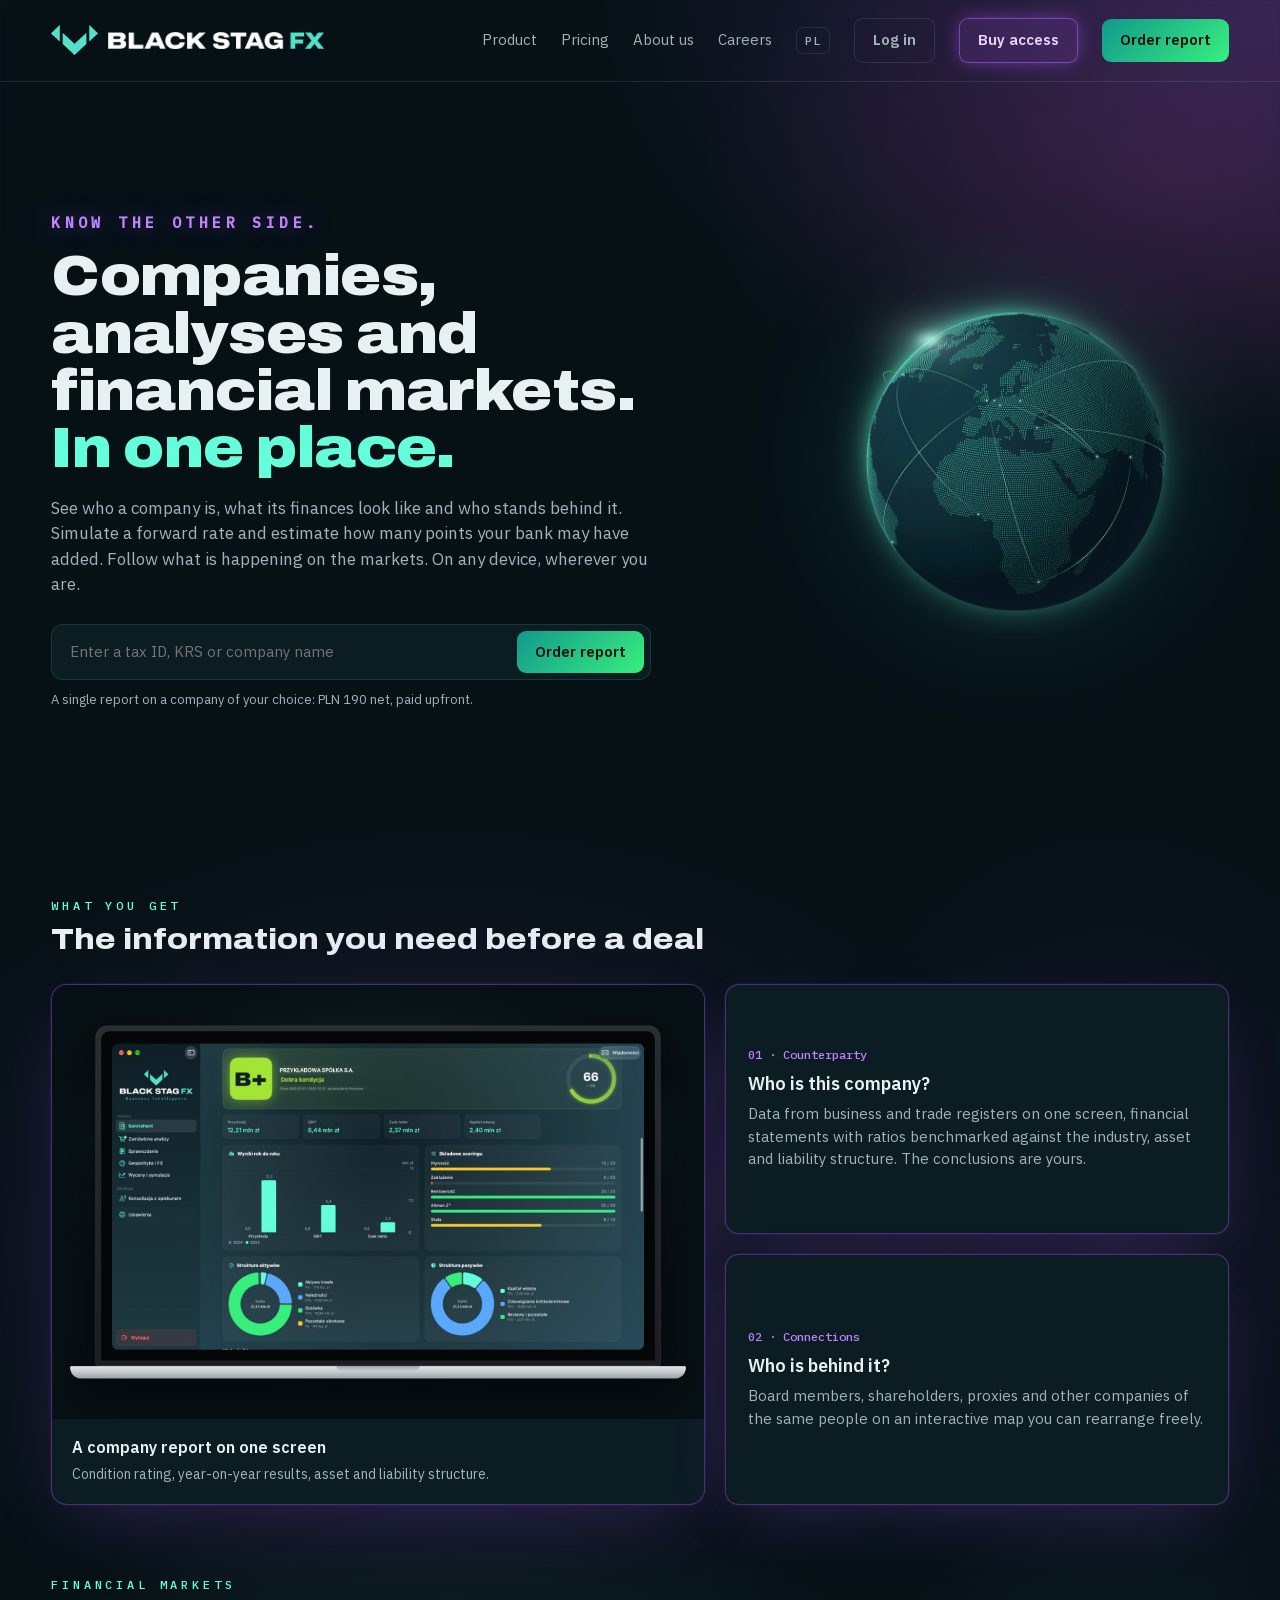
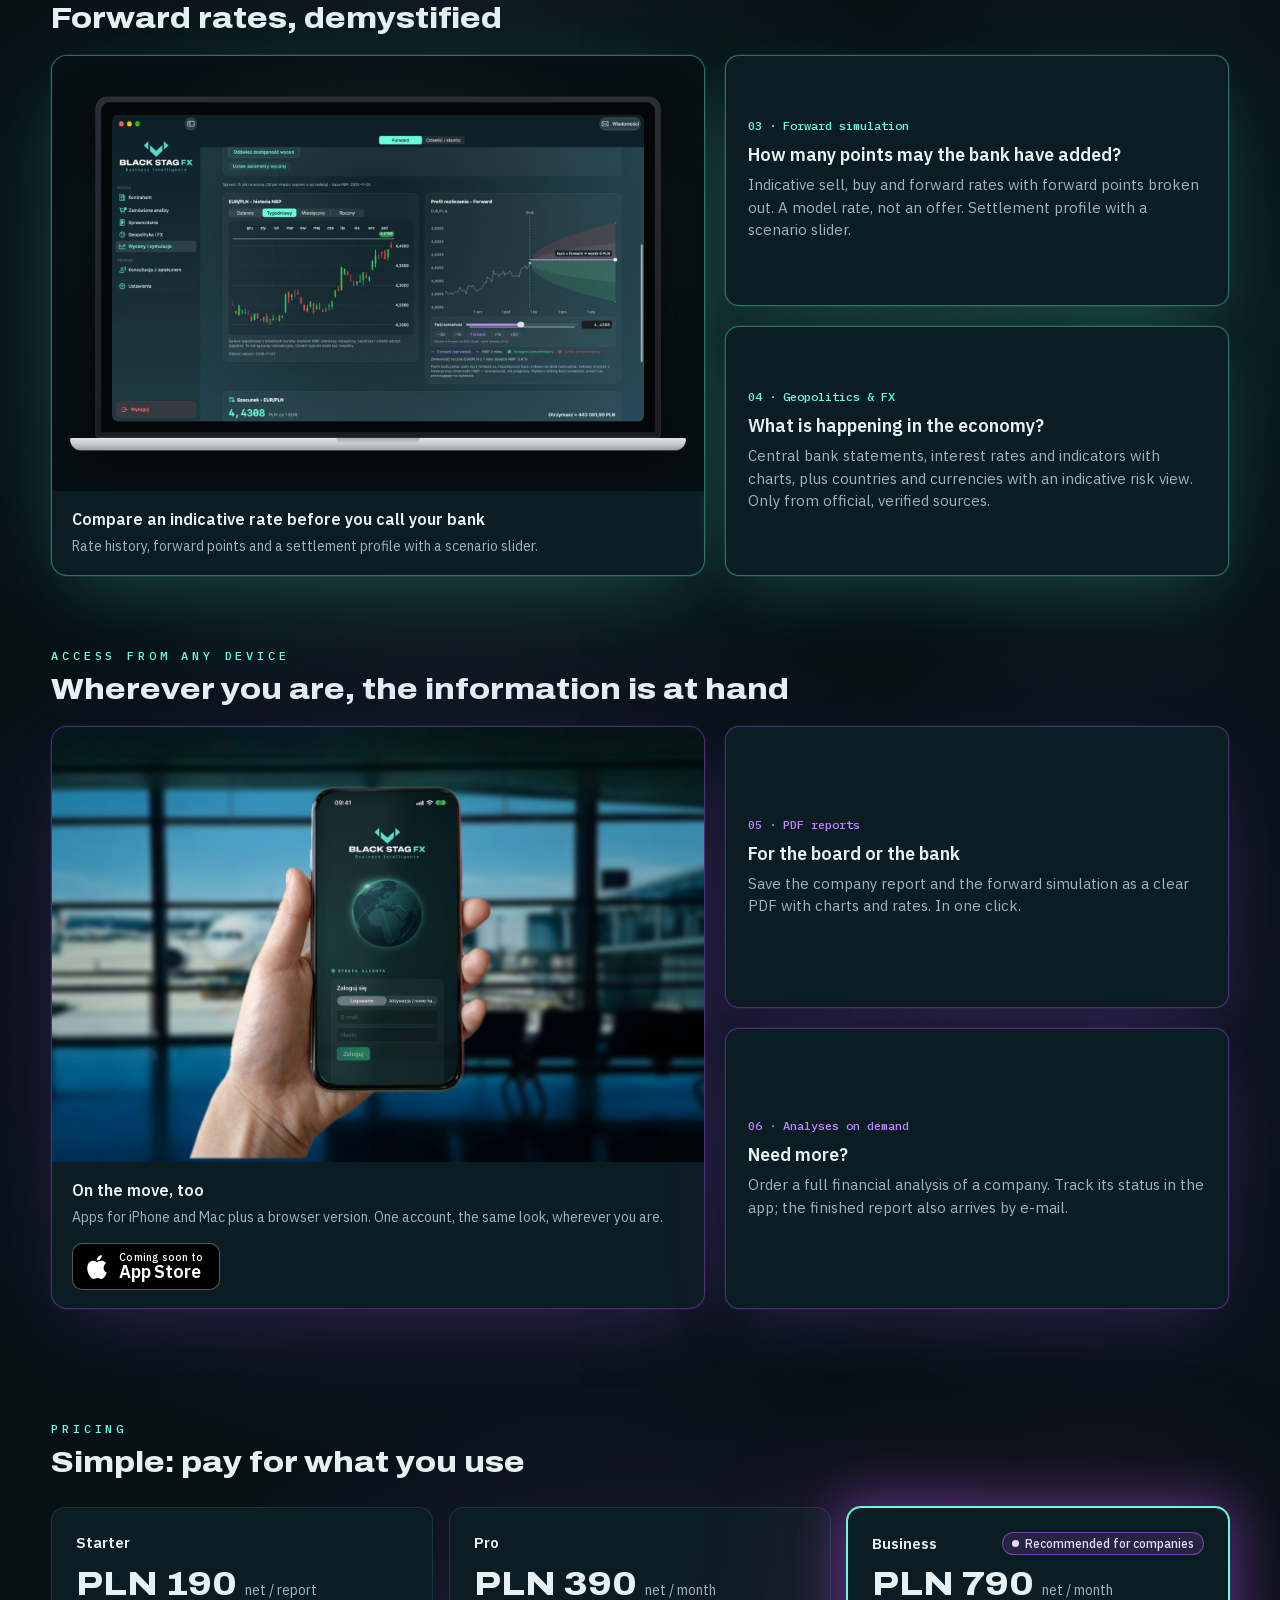
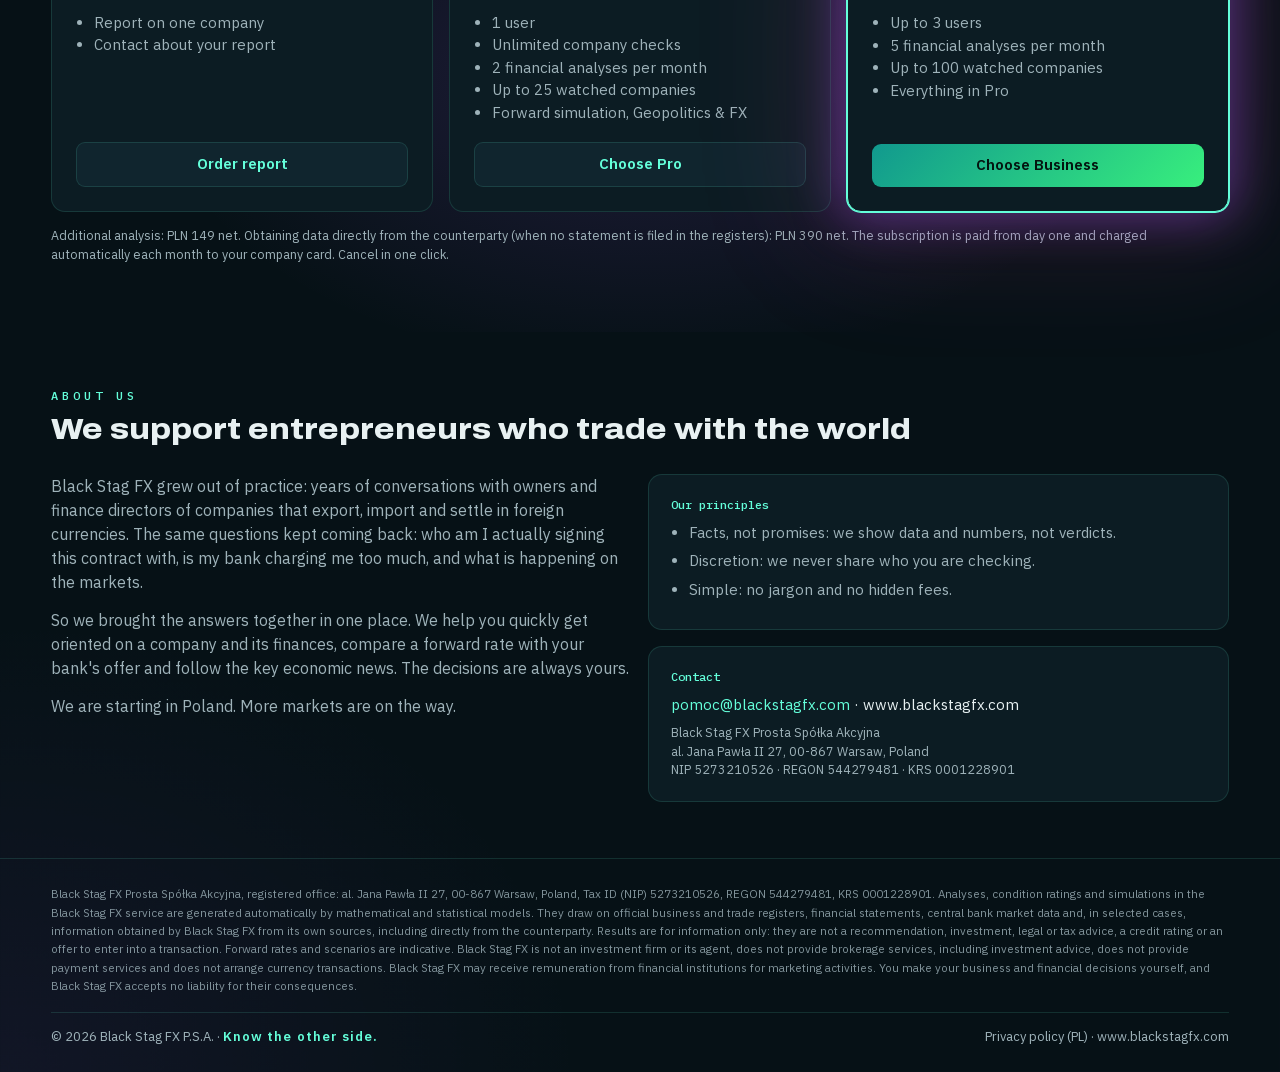
==== commit ed903488: "Teksty zgodne z wytycznymi KNF: bez sugestii handlu walutą, kurs orientacyjny, stopka o braku usług " ====
--- a/en/index.html
+++ b/en/index.html
@@ -3,15 +3,20 @@
 <head>
 <meta charset="utf-8">
 <meta name="viewport" content="width=device-width, initial-scale=1">
-<title>Black Stag FX · Know the other side.</title>
-<meta name="description" content="Companies, analyses and financial markets in one place.">
+<link rel="canonical" href="https://www.blackstagfx.com/en/">
+<meta name="robots" content="index, follow, max-image-preview:large">
+<link rel="alternate" hreflang="pl" href="https://www.blackstagfx.com/">
+<link rel="alternate" hreflang="en" href="https://www.blackstagfx.com/en/">
+<link rel="alternate" hreflang="x-default" href="https://www.blackstagfx.com/">
+<title>Black Stag FX · Company reports, FX forwards and currency markets</title>
+<meta name="description" content="Check a counterparty before you sign. Business Report on a company, FX forward simulation and key currency-market news in one place. Reports from PLN 190 net.">
 <link rel="icon" type="image/png" sizes="32x32" href="/favicon-32.png">
 <link rel="icon" type="image/png" sizes="512x512" href="/icon-512.png">
 <link rel="apple-touch-icon" href="/apple-touch-icon.png">
 <meta property="og:type" content="website">
 <meta property="og:site_name" content="Black Stag FX">
 <meta property="og:title" content="Black Stag FX · Know the other side.">
-<meta property="og:description" content="Companies, analyses and financial markets in one place.">
+<meta property="og:description" content="Check a counterparty before you sign. Business Report on a company, FX forward simulation and key currency-market news in one place. Reports from PLN 190 net.">
 <meta property="og:url" content="https://www.blackstagfx.com/en/">
 <meta property="og:image" content="https://www.blackstagfx.com/og.png">
 <meta property="og:image:width" content="1200">
@@ -19,6 +24,12 @@
 <meta property="og:locale" content="en_GB">
 <meta name="twitter:card" content="summary_large_image">
 <meta name="twitter:image" content="https://www.blackstagfx.com/og.png">
+<script type="application/ld+json">
+{"@context":"https://schema.org","@graph":[
+{"@type":"Organization","@id":"https://www.blackstagfx.com/#org","name":"Black Stag FX","legalName":"Black Stag FX Prosta Spółka Akcyjna","url":"https://www.blackstagfx.com/","logo":"https://www.blackstagfx.com/icon-512.png","image":"https://www.blackstagfx.com/og.png","slogan":"Know the other side.","email":"pomoc@blackstagfx.com","taxID":"5273210526","address":{"@type":"PostalAddress","streetAddress":"al. Jana Pawła II 27","postalCode":"00-867","addressLocality":"Warszawa","addressCountry":"PL"},"contactPoint":{"@type":"ContactPoint","contactType":"customer support","email":"pomoc@blackstagfx.com","availableLanguage":["pl","en"]}},
+{"@type":"WebSite","@id":"https://www.blackstagfx.com/#website","url":"https://www.blackstagfx.com/","name":"Black Stag FX","inLanguage":["pl","en"],"publisher":{"@id":"https://www.blackstagfx.com/#org"}}
+]}
+</script>
 <link href="/fonts/fonts.css" rel="stylesheet">
 <style>
 /* Jeden świat wizualny marki: głęboki granat-morski, akcent turkus #64ffda, liczby monospace.
@@ -483,8 +494,8 @@
       <a href="#onas">About us</a>
       <a href="#kariera">Careers</a>
       
-      <a class="lang" href="/" title="Wersja polska">PL</a><a class="btn ghost" href="https://app.blackstagfx.com/en/">Log in</a>
-      <a class="btn glow" href="#rejestracja">Buy access</a>
+      <a class="lang" href="/" title="Wersja polska">PL</a><a class="btn ghost" href="https://app.blackstagfx.com/login">Log in</a>
+      <a class="btn glow" href="https://app.blackstagfx.com/login#rejestracja">Buy access</a>
       <a class="btn primary" href="#raport">Order report</a>
     </nav>
   </header>
@@ -493,7 +504,7 @@
     <div>
       <div class="tagline">Know the other side.</div>
       <h1>Companies, analyses and financial markets. <em>In one place.</em></h1>
-      <p class="lead">See who a company is, what its finances look like and who stands behind it. Simulate a forward rate and check how many points your bank has added. Follow what is happening on the markets. On any device, wherever you are.</p>
+      <p class="lead">See who a company is, what its finances look like and who stands behind it. Simulate a forward rate and estimate how many points your bank may have added. Follow what is happening on the markets. On any device, wherever you are.</p>
       <form class="hero-search" onsubmit="event.preventDefault(); document.getElementById('r-q').value=document.getElementById('hero-q').value; go('raport')">
         <input id="hero-q" placeholder="Enter a tax ID, KRS or company name" aria-label="Search for a company">
         <button class="btn primary" type="submit">Order report</button>
@@ -515,19 +526,19 @@
         <div class="feat"><div class="k">02 · Connections</div><h3>Who is behind it?</h3><p>Board members, shareholders, proxies and other companies of the same people on an interactive map you can rearrange freely.</p></div>
       </div>
     </div>
-    <div class="prow-head"><div class="eyebrow">Financial markets</div><h2>Currency market transactions, demystified</h2></div>
+    <div class="prow-head"><div class="eyebrow">Financial markets</div><h2>Forward rates, demystified</h2></div>
     <div class="prow prow-teal">
       <figure class="shot"><div class="ph"><img src="/foto_forward.jpg" alt="Forward simulation in the Black Stag FX app on a laptop" loading="lazy"></div>
-        <figcaption><b>Check the rate before you call your bank</b><span>Rate history, forward points and a settlement profile with a scenario slider.</span></figcaption></figure>
+        <figcaption><b>Compare an indicative rate before you call your bank</b><span>Rate history, forward points and a settlement profile with a scenario slider.</span></figcaption></figure>
       <div class="pstack">
-        <div class="feat"><div class="k">03 · Forward simulation</div><h3>How many points did the bank add?</h3><p>Sell, buy and forward rates with forward points broken out. Settlement profile with a scenario slider.</p></div>
+        <div class="feat"><div class="k">03 · Forward simulation</div><h3>How many points may the bank have added?</h3><p>Indicative sell, buy and forward rates with forward points broken out. A model rate, not an offer. Settlement profile with a scenario slider.</p></div>
         <div class="feat"><div class="k">04 · Geopolitics & FX</div><h3>What is happening in the economy?</h3><p>Central bank statements, interest rates and indicators with charts, plus countries and currencies with an indicative risk view. Only from official, verified sources.</p></div>
       </div>
     </div>
     <div class="prow-head"><div class="eyebrow">Access from any device</div><h2>Wherever you are, the information is at hand</h2></div>
     <div class="prow">
       <figure class="shot"><div class="ph"><img src="/foto_lotnisko.jpg" alt="Black Stag FX on an iPhone in an airport terminal" loading="lazy"></div>
-        <figcaption><b>On the move, too</b><span>Apps for iPhone and Mac plus a browser version. One account, the same look, wherever you are.</span><a class="appstore" href="#rejestracja" aria-label="Download on the App Store"><svg viewBox="0 0 24 24" aria-hidden="true"><path fill="currentColor" d="M12.152 6.896c-.948 0-2.415-1.078-3.96-1.04-2.04.027-3.91 1.183-4.961 3.014-2.117 3.675-.546 9.103 1.519 12.09 1.013 1.454 2.208 3.09 3.792 3.039 1.52-.065 2.09-.987 3.935-.987 1.831 0 2.35.987 3.96.948 1.637-.026 2.676-1.48 3.676-2.948 1.156-1.688 1.636-3.325 1.662-3.415-.039-.013-3.182-1.221-3.22-4.857-.026-3.04 2.48-4.494 2.597-4.559-1.429-2.09-3.623-2.324-4.39-2.376-2-.156-3.675 1.09-4.61 1.09zM15.53 3.83c.843-1.012 1.4-2.427 1.245-3.83-1.207.052-2.662.805-3.532 1.818-.78.896-1.454 2.338-1.273 3.714 1.338.104 2.715-.688 3.559-1.701"/></svg><span><small>Download on the</small>App Store</span></a></figcaption></figure>
+        <figcaption><b>On the move, too</b><span>Apps for iPhone and Mac plus a browser version. One account, the same look, wherever you are.</span><span class="appstore" aria-label="Coming soon to the App Store"><svg viewBox="0 0 24 24" aria-hidden="true"><path fill="currentColor" d="M12.152 6.896c-.948 0-2.415-1.078-3.96-1.04-2.04.027-3.91 1.183-4.961 3.014-2.117 3.675-.546 9.103 1.519 12.09 1.013 1.454 2.208 3.09 3.792 3.039 1.52-.065 2.09-.987 3.935-.987 1.831 0 2.35.987 3.96.948 1.637-.026 2.676-1.48 3.676-2.948 1.156-1.688 1.636-3.325 1.662-3.415-.039-.013-3.182-1.221-3.22-4.857-.026-3.04 2.48-4.494 2.597-4.559-1.429-2.09-3.623-2.324-4.39-2.376-2-.156-3.675 1.09-4.61 1.09zM15.53 3.83c.843-1.012 1.4-2.427 1.245-3.83-1.207.052-2.662.805-3.532 1.818-.78.896-1.454 2.338-1.273 3.714 1.338.104 2.715-.688 3.559-1.701"/></svg><span><small>Coming soon to</small>App Store</span></span></figcaption></figure>
       <div class="pstack">
         <div class="feat"><div class="k">05 · PDF reports</div><h3>For the board or the bank</h3><p>Save the company report and the forward simulation as a clear PDF with charts and rates. In one click.</p></div>
         <div class="feat"><div class="k">06 · Analyses on demand</div><h3>Need more?</h3><p>Order a full financial analysis of a company. Track its status in the app; the finished report also arrives by e-mail.</p></div>
@@ -539,9 +550,9 @@
     <div class="eyebrow">Pricing</div>
     <h2>Simple: pay for what you use</h2>
     <div class="grid3">
-      <div class="price"><b>Starter</b><div class="amt num">PLN 190 <small>net / report</small></div><ul><li>Report on one company</li><li>Contact with a Black Stag account manager</li></ul><a class="btn" href="#raport">Order report</a></div>
-      <div class="price"><b>Pro</b><div class="amt num">PLN 390 <small>net / month</small></div><ul><li>1 user</li><li>Unlimited company checks</li><li>2 financial analyses per month</li><li>Up to 25 watched companies</li><li>Forward simulation, Geopolitics & FX</li></ul><a class="btn" href="#rejestracja" onclick="regPlan='pro'">Choose Pro</a></div>
-      <div class="price hot"><b style="display:flex;justify-content:space-between;align-items:center">Business <span class="chip" style="color:#e9d5ff;border-color:rgba(168,85,247,.6);background:rgba(168,85,247,.16)">Recommended for companies</span></b><div class="amt num">PLN 790 <small>net / month</small></div><ul><li>Up to 3 users</li><li>5 financial analyses per month</li><li>Up to 100 watched companies</li><li>Everything in Pro</li></ul><a class="btn primary" href="#rejestracja" onclick="regPlan='biz'">Choose Business</a></div>
+      <div class="price"><b>Starter</b><div class="amt num">PLN 190 <small>net / report</small></div><ul><li>Report on one company</li><li>Contact about your report</li></ul><a class="btn" href="#raport">Order report</a></div>
+      <div class="price"><b>Pro</b><div class="amt num">PLN 390 <small>net / month</small></div><ul><li>1 user</li><li>Unlimited company checks</li><li>2 financial analyses per month</li><li>Up to 25 watched companies</li><li>Forward simulation, Geopolitics & FX</li></ul><a class="btn" href="https://app.blackstagfx.com/login#rejestracja" onclick="regPlan='pro'">Choose Pro</a></div>
+      <div class="price hot"><b style="display:flex;justify-content:space-between;align-items:center">Business <span class="chip" style="color:#e9d5ff;border-color:rgba(168,85,247,.6);background:rgba(168,85,247,.16)">Recommended for companies</span></b><div class="amt num">PLN 790 <small>net / month</small></div><ul><li>Up to 3 users</li><li>5 financial analyses per month</li><li>Up to 100 watched companies</li><li>Everything in Pro</li></ul><a class="btn primary" href="https://app.blackstagfx.com/login#rejestracja" onclick="regPlan='biz'">Choose Business</a></div>
     </div>
     <p class="note" style="margin-top:14px">Additional analysis: PLN 149 net. Obtaining data directly from the counterparty (when no statement is filed in the registers): PLN 390 net. The subscription is paid from day one and charged automatically each month to your company card. Cancel in one click.</p>
   </div>
@@ -567,7 +578,7 @@
 
 
   <footer class="site-foot">
-    <p class="legal">Black Stag FX Prosta Spółka Akcyjna, registered office: al. Jana Pawła II 27, 00-867 Warsaw, Poland, Tax ID (NIP) 5273210526, REGON 544279481, KRS 0001228901. Analyses, condition ratings and simulations in the Black Stag FX service are generated automatically by mathematical and statistical models. They draw on official business and trade registers, financial statements, central bank market data and, in selected cases, information obtained by Black Stag FX from its own sources, including directly from the counterparty. Results are for information only: they are not a recommendation, investment, legal or tax advice, a credit rating or an offer to enter into a transaction. Forward rates and scenarios are indicative. Black Stag FX does not provide payment services and does not execute currency transactions on behalf of clients. You make your business and financial decisions yourself, and Black Stag FX accepts no liability for their consequences.</p>
+    <p class="legal">Black Stag FX Prosta Spółka Akcyjna, registered office: al. Jana Pawła II 27, 00-867 Warsaw, Poland, Tax ID (NIP) 5273210526, REGON 544279481, KRS 0001228901. Analyses, condition ratings and simulations in the Black Stag FX service are generated automatically by mathematical and statistical models. They draw on official business and trade registers, financial statements, central bank market data and, in selected cases, information obtained by Black Stag FX from its own sources, including directly from the counterparty. Results are for information only: they are not a recommendation, investment, legal or tax advice, a credit rating or an offer to enter into a transaction. Forward rates and scenarios are indicative. Black Stag FX is not an investment firm or its agent, does not provide brokerage services, including investment advice, does not provide payment services and does not arrange currency transactions. Black Stag FX may receive remuneration from financial institutions for marketing activities. You make your business and financial decisions yourself, and Black Stag FX accepts no liability for their consequences.</p>
     <span class="copy"><span>© 2026 Black Stag FX P.S.A. · <b class="tag-foot">Know the other side.</b></span><span><a href="/polityka-prywatnosci.html" style="color:inherit">Privacy policy (PL)</a> · www.blackstagfx.com</span></span>
   </footer>
 </section>
@@ -581,8 +592,8 @@
       <a href="#onas">About us</a>
       <a href="#kariera">Careers</a>
       
-      <a class="lang" href="/" title="Wersja polska">PL</a><a class="btn ghost" href="https://app.blackstagfx.com/en/">Log in</a>
-      <a class="btn glow" href="#rejestracja">Buy access</a>
+      <a class="lang" href="/" title="Wersja polska">PL</a><a class="btn ghost" href="https://app.blackstagfx.com/login">Log in</a>
+      <a class="btn glow" href="https://app.blackstagfx.com/login#rejestracja">Buy access</a>
       <a class="btn primary" href="#raport">Order report</a>
     </nav>
   </header>
@@ -597,43 +608,20 @@
       </div>
       <div class="grid2" style="align-items:start;margin-top:18px">
         <div><div class="k">What you will do</div><ul class="risks"><li>Winning new clients: exporters, importers and companies that settle in foreign currencies.</li><li>Presenting Black Stag FX to owners and finance directors.</li><li>Building long-term relationships and keeping clients satisfied.</li><li>Shaping the product based on what you hear from the market.</li></ul></div>
-        <div><div class="k">Who we are looking for</div><ul class="risks"><li>Experience in B2B sales, ideally in banking, payments or finance.</li><li>Confidence discussing exchange rates, forwards and financial statements.</li><li>Independence and a results-driven attitude.</li><li>Very good Polish and English.</li></ul></div>
+        <div><div class="k">Who we are looking for</div><ul class="risks"><li>Experience in B2B sales, ideally in banking, payments or finance.</li><li>Confidence discussing exchange rates, forwards and financial statements (for information, without investment advice).</li><li>Independence and a results-driven attitude.</li><li>Very good Polish and English.</li></ul></div>
       </div>
       <p class="note" style="margin:18px 0 0">Send your CV to <a href="mailto:office@blackstagfx.com">office@blackstagfx.com</a>. We reply to selected applications. By sending your CV, you consent to the processing of your personal data for recruitment purposes.</p>
     </div>
   </div>
   <footer class="site-foot">
-    <p class="legal">Black Stag FX Prosta Spółka Akcyjna, registered office: al. Jana Pawła II 27, 00-867 Warsaw, Poland, Tax ID (NIP) 5273210526, REGON 544279481, KRS 0001228901. Analyses, condition ratings and simulations in the Black Stag FX service are generated automatically by mathematical and statistical models. They draw on official business and trade registers, financial statements, central bank market data and, in selected cases, information obtained by Black Stag FX from its own sources, including directly from the counterparty. Results are for information only: they are not a recommendation, investment, legal or tax advice, a credit rating or an offer to enter into a transaction. Forward rates and scenarios are indicative. Black Stag FX does not provide payment services and does not execute currency transactions on behalf of clients. You make your business and financial decisions yourself, and Black Stag FX accepts no liability for their consequences.</p>
+    <p class="legal">Black Stag FX Prosta Spółka Akcyjna, registered office: al. Jana Pawła II 27, 00-867 Warsaw, Poland, Tax ID (NIP) 5273210526, REGON 544279481, KRS 0001228901. Analyses, condition ratings and simulations in the Black Stag FX service are generated automatically by mathematical and statistical models. They draw on official business and trade registers, financial statements, central bank market data and, in selected cases, information obtained by Black Stag FX from its own sources, including directly from the counterparty. Results are for information only: they are not a recommendation, investment, legal or tax advice, a credit rating or an offer to enter into a transaction. Forward rates and scenarios are indicative. Black Stag FX is not an investment firm or its agent, does not provide brokerage services, including investment advice, does not provide payment services and does not arrange currency transactions. Black Stag FX may receive remuneration from financial institutions for marketing activities. You make your business and financial decisions yourself, and Black Stag FX accepts no liability for their consequences.</p>
     <span class="copy"><span>© 2026 Black Stag FX P.S.A. · <b class="tag-foot">Know the other side.</b></span><span><a href="/polityka-prywatnosci.html" style="color:inherit">Privacy policy (PL)</a> · www.blackstagfx.com</span></span>
   </footer>
 </section>
 
 <!-- ============ RAPORT ZA REJESTRACJĘ ============ -->
-<section class="view" id="v-raport">
-  <div class="login">
-    <div style="display:grid;gap:22px;justify-items:center;width:100%">
-      <a href="#start"><img src="/full.png" alt="Black Stag FX Business Intelligence" style="width:min(300px,80vw);height:auto;display:block"></a>
-      <form class="login-card" id="r-form" style="width:min(480px,100%)" onsubmit="event.preventDefault(); const v=id=>document.getElementById(id).value; const b=[['Company to check','r-q'],['Name','r-name'],['My company','r-firm'],['E-mail','r-mail'],['Phone','r-tel']].map(x=>x[0]+': '+v(x[1])).join('\n'); document.getElementById('r-mailto').href='mailto:pomoc@blackstagfx.com?subject='+encodeURIComponent('Company report order')+'&amp;body='+encodeURIComponent(b); this.style.display='none'; document.getElementById('r-ok').hidden=false; scrollTo(0,0)">
-        <div class="eyebrow">Company report</div>
-        <p style="margin:0;color:var(--muted)">Order a report on a company of your choice: registry data, finances against the sector and connections. Price: PLN 190 net, paid upfront when you order. Once your payment is booked, we prepare the report and send it to your e-mail together with the VAT invoice.</p>
-        <label for="r-q">Company to check (tax ID, KRS or name)<input class="field" id="r-q" required placeholder="e.g. tax ID (10 digits)"></label>
-        <label for="r-name">Full name<input class="field" id="r-name" required></label>
-        <label for="r-firm">Your company<input class="field" id="r-firm" required></label>
-        <label for="r-mail">Work e-mail<input class="field" id="r-mail" type="email" required></label>
-        <label for="r-tel">Phone (optional)<input class="field" id="r-tel" type="tel"></label>
-        <label for="r-zgoda" style="display:flex;gap:10px;align-items:flex-start"><input type="checkbox" id="r-zgoda" required style="margin-top:4px"> I accept the terms and the privacy policy. The report is for information only.</label>
-        <button class="btn primary" type="submit" style="justify-content:center">Next · PLN 190 net</button>
-        <small style="color:var(--muted)">Already have an account? <a href="https://app.blackstagfx.com/en/">Log in</a></small>
-      </form>
-      <div class="login-card" id="r-ok" hidden style="width:min(480px,100%)">
-        <div class="eyebrow">Last step</div>
-        <h2 style="margin:0;font:800 24px var(--display)">Send your order by e-mail</h2>
-        <p style="margin:0;color:var(--muted)">We have prepared a message with your order. Click the button below and send it from your e-mail. We will reply with an invoice and a payment link, and prepare the report once payment is received. Button not working? Write to <a href="mailto:pomoc@blackstagfx.com">pomoc@blackstagfx.com</a> and include the tax ID of the company to check.</p>
-        <a class="btn primary" id="r-mailto" href="mailto:pomoc@blackstagfx.com" style="justify-content:center">Open the ready message</a>
-      </div>
-    </div>
-  </div>
-</section>
+<section class="view" id="v-raport"><div class="login"><div style="display:grid;gap:22px;justify-items:center;width:100%"><a href="#start"><img src="/full.png" alt="Black Stag FX" style="width:min(300px,80vw);height:auto"></a><form class="login-card" style="width:min(560px,100%)" onsubmit="event.preventDefault();location.href='https://app.blackstagfx.com/login?produkt=report&amp;nip='+encodeURIComponent(document.getElementById('r-q').value)+'#rejestracja'">
+<div class="eyebrow">Business Report</div><h2>See a company through its numbers</h2><p>PLN 190 net / PLN 233.70 gross · one-off payment</p><label for="r-q">Polish tax ID (NIP) of the company<input class="field" id="r-q" required inputmode="numeric" pattern="[0-9]{10}" maxlength="10" placeholder="10 digits"></label><p>In the next step you enter your company details and choose online payment via Stripe or a bank transfer against an invoice. You will see the available methods before placing the order. The ordering form is in Polish.</p><p>You will receive the documents and an order summary by e-mail. We release the report once payment is confirmed and the data is available. If the report cannot be prepared, we refund the fee.</p><button class="btn primary" type="submit">Next — company details and payment</button><small>Have an account? <a href="https://app.blackstagfx.com/login">Log in</a></small></form></div></div></section>
 
 <!-- ============ REJESTRACJA: 3 KROKI ============ -->
 <section class="view" id="v-rej">
@@ -652,53 +640,16 @@
 </section>
 
 
-<!-- ============ LOGOWANIE ============ -->
-<section class="view" id="v-logowanie">
-  <div class="lg">
-    <div class="lg-left">
-      <a href="#start"><img src="/full.png" alt="Black Stag FX Business Intelligence" class="lg-logo"></a>
-      <img src="/glob.png" alt="" class="lg-glob">
-      <div class="tagline" style="margin-top:-6px">Know the other side.</div>
-    </div>
-    <div class="lg-right">
-      <div class="eyebrow" style="display:flex;align-items:center;gap:10px"><svg width="15" height="15" viewBox="0 0 24 24" fill="none" stroke="currentColor" stroke-width="2"><path d="M12 2l8 3v6c0 5-3.5 9-8 11-4.5-2-8-6-8-11V5z"/><path d="M10 11a2 2 0 1 1 4 0v2h-4z"/></svg>Client area</div>
-      <div class="lg-card">
-        <b style="font-size:17px">Log in</b>
-        <div style="display:flex;align-items:center;gap:12px;flex-wrap:wrap"><span>Access</span><span class="lg-seg"><button type="button" class="on" data-lg="in">Log in</button><button type="button" data-lg="act">Activation / new password</button></span></div>
-        <form id="lg-in" style="display:grid;gap:12px">
-          <input class="field" id="lg-user" autocomplete="username" placeholder="Login" aria-label="Login" required>
-          <input class="field" id="lg-pass" type="password" autocomplete="current-password" placeholder="Password" aria-label="Password" required>
-          <p class="fine" id="lg-err" hidden style="color:#ff6b6b;margin:0">Incorrect login or password.</p>
-          <div><button class="btn primary" type="submit">Log in</button></div>
-          <a href="#" onclick="event.preventDefault(); lgTab('act')">Forgot your password?</a>
-        </form>
-        <form id="lg-act" hidden style="display:grid;gap:12px" onsubmit="event.preventDefault(); toast('We activate accounts individually. Write to pomoc@blackstagfx.com.')">
-          <input class="field" type="email" placeholder="E-mail" aria-label="E-mail">
-          <input class="field" placeholder="Activation code (if you have one)" aria-label="Activation code">
-          <div><button class="btn primary" type="submit">Send link</button></div>
-        </form>
-        <p class="fine">No account yet? <a href="#rejestracja">Buy access</a> or <a href="#raport">order a single report</a>. The connection is encrypted and your password is not stored in the browser.</p>
-      </div>
-    </div>
-  </div>
-</section>
-
 <div class="toast" id="toast" hidden></div>
-<script id="vault" type="application/json">{"it": 310000, "iv": "LYmWAaNU2El2fIhL", "ct": "/ceQyiy+kLa9b7QXTE/wtnw/FOcFKHnbUaywRI76ZgNBcOf20xEDHI9NzNNNbYEeSToRMhENmP6n94rHYcbL49R2yy2Jxg/9wEbifw6Su43BsMb2Cjk7WidD8KxOArN536KdLaVadNsw/VlluxjaQCciJJYM82LDm8BIUPKwEXnjfGxLxAYiApAnahgSYdcdpct1qcOIddb5XgHlf2lS5MZfI7VrqENQIMFK9eFVTvK69wGFA5zLYJoxeaA/tvX22qXmTzV8n2v7RQ5gWXvfmC5sI6kRvgjV7UJcJJvzTpPOoQBMFPgYRCE27YSNM5URtyfgPz7lYG2CRVWp7/p80G9E7Rvl1fhlEtUErj18CaW+P5NhNcd91TBoK7cUB+8Uzl//3AIiD3ZJHdy7XgK36q8lyWq3Gq2lSYI4EJvA7hP5QWxhdBjqpISSBSsUF0XHg6hbyuyEXoAi9dkIRppl0LUZZDGluQAWVGPgyQ8w7W20rW87J8Y+2K3mPZ6uJLWBU25K7KJTlXoUjaGrGSctUqcBF36SlvNIlnQNCH7GOY4iUAOl5FdQ59Col0f4ZbI+3Y154pQUBT/Bl3CeTD7RixhAifXDMQx9x8WoZig1syAVHLpRlLbHwVfgQ9MjGyg9KnmMlDSpfbdso/E7GpFUTedJWcuYNoRQEdkBB8tDWNrA95CERPeADF5QeRE8PsAh/maZuQyJkA8kgS8fzCE4VP2XV6CS80gQ3AdPmQXiWX6WbPy+adGPpJQr4Igpcut5cXz8Q2fXGxSjyJZ3n0dG+o0TWNH0wJyY9Y7mjlRenn6cACm14Sg+/WoWEJ3rWxGtC8VlkQAqjb2RxGPpGqkaCtdfWkvunaYYw4fauQX/s4Dw8PuxQqQZxajgVuEl7dykDCcht+0VBRkGCJmq36cfPJDqIZwpnVDYD9ldfdXEaaFI/SFhccsvQhRd9IORbIuamONfspZnzM3lsGU2+1xmbWO7jbW85TjwNrPn6qtrX06GbepgHJC9zzooqTsI5Cu/VzAwKYxrLc1Ww6kkkT876YbZ6V0qM7FeX9NNJ6klGWacZ3G3F4Qq8/B/rIn7ZcVTNDZ31NUhz7nxaiV2ez65NN5LxGVCuOb8kRRm7vkfh3gKxC7yqKRsh1Onq7+xm5uxxPjPyhLopsoDEKbFwye3ssTLTrTvfyMjnwHhI8xHcU9yIPZyDyRdJVxvxIwnLUNqhbyDbqAf6raX9URQMsrb/TC2fmVN9pnlW7fQnGf83kRrDbnydSuEaTipXUQOb2a4w9x5QpAHgTVITlYhb12VyzPwE4xcHqBa1xMLXOiZD6DYLwBUFie+X0pkpvC7gLBa/ldRrVuuo8DbQUOUkgxUkcs2ZF7gxjWzw1KWtbdeEtvVBgFWNWTBK8n/lyy1o8MM5byvu5nc2E4iAPk2OE/XOrNyjEWWljS+S3NRu378uC+KtMLHaSES6NdlXCq2M23pCNwbVrCOS8DV0TT5eVJklO5JK5bvQ2/o9JQUkWGOPG2cQnFwLNWdA7MfK3NS6jmtsijhErpYs1RcVK5OpPJ+aVMyy+3f5LKe6FvZo65biBI9z7PpDt+f/iNWsp981dJh+QJkDGnHAzPDV5rjcFWmTvZRUqyfWJA0KvwuMBf6IBQe1xgFcGihwvI2qZwx1vgh3y/rBMqWvqBQNk8ULZTb143OW6FMhZGjAWBQz3anRCqXrtoXcU65UgExhOYJ3LfJJ270Em+KmQNyY+BVxNbXaFbQ6lqSrntr4OpEdDGbdh0eZ5Csh8h4t6UkfHoZF+bqE4C1tPscgdD9Ig68HFr+JrZVAcMAVTYMZTKUOrSvzeZ7W6YMV3IHWsUunLHMZ/ZCFMVGycT/MhJ0Rb+oFVY1fbxbDpqpyAtVFcbkm6LmsyJGMupqbfCGkHFeSfapw1R8ii0S8svbSK/KiG4eeMzUgfgLqdVJGdjADSCNe1aYkcLrPYt+MHWnA+I72gKaA7bdZkNKuAUXpMSU3BDEdSRZJJ4VyVV8pEONmECl19odTsj5a/x2DS7hS0kXVTtU8xPPqHVWWK/wiQ73EQDsSVGLL6P/I2yIUM+LbHxr9CxzEA+AeBa7rtWLjoA9JjEFqTEp30k7bizbDiBlbbDRSaUvz2gZyzVRLwTf0O/hseiqSBUB358zFQnteZRRWDxccSw/FBF4h5GjXOPWcfS9rwiRu8+HAhkwbg7HhjzDhuiBc11XOrz+MUFJY6ZMfQaBI91UWf0YfFUf9T1NogndKCRTkrehWYkY0j+UfmwFjl1/vhfHZAr/OrSDkq3DFIHAIwHUwLQbkSW6SlASbGeSdNn97t3+cXf/si5bCNlZMZ/u3jhapQma74gmmw9IPlpp4kVjcI6pgFLpqG7qi61IcWK6k+JKSy2gQ2Fs2UyeASwXMgce2d0bKWn7Z65V77rkBBGMxCWhwi34iRLgQ3NFcjBIjogky0NC4TvAN5Q36r2/awwNZH7ECG9GRQe225/AEXM3jdVEPo/TSlEHQLdoWqrMUH016HZRn/H3wM5otMZcrwM8OyrYosKvr2vMpgL0K7w9SxEyhRRsi+I3R7PMXr0VLR/M32zIieMkVHY2fQNb6sWfy2bCEDksn2mowLYHkj02AIcUUVt3J6K+5r0jOttpAOZp7aE8j5c4bNl2atiYdlGCSjWDdhEVRvEMONqXinUNZqV/ji49TCiygy8fEL+9xR2QPUXf246AgfEPBsQwS+Hs/xWMR2cWv73NqpCzSEBRvqadi8GI5jU5MzCV75egLj7kAzJTK2wVCk5//wrL5o6EI2ePEUYp+S8T/qnt+IBdlOcgR8AGaKpqBrcaKEnDcAEUf5m+ULjwv6cxmr8GQGEVkm3coDZWnaUzS3KAmr7JQhuQpyppabWX1ui9Dwm/9IcT9DkHFb06kHuZTFZBAJIwiCbHV/J0aYRkU0w5I65uLzU0t97ePShcQ2BsZSa1AuIaoQlT0Q1QG7PGH/zDdmNDe7UsUTLbLYEgp+R+/EHphKt4Ov64/S+LIG4jgVOjEXFEL+aAqHWKOVflnJFjz2tPfdcIyVjfl5PeVKYbn1Mxh9DfB5c0cm/KQz6Fdfq2F413VujZlb+Ju2u4h6ikfzTTF22RUzrNNbYfZLblMzxocKmmvqKu1yM+U+ogg4Q8k+VxgSlaqh5iGmqUm3w/LQcr+rjJlJeqRbdpQ1LSgTnfn2xp0rURWzCHaje7Pz8Nt0kNi8YALp/Pdw6V7fbg1PAGhW6PSHlXI1luvIkPAsnpg4cJb6WzMxQ6Z0ct/nIBMwF+aTBEhTa3Hm5AA6aVYqMqbJzMZwTu3aukhXtfTDofBuqj+B59T05XzrsJ4r4eAq2hu6i5RQU2qgJoOvqMopsgrbd7Na+ckgZc5lP5fG/WgyT56JQVnHbOymp5UoaCgo0yALaQPxr0xX27RMRdTYSkg7NkMpwoB2O6sOwfIpYrPlWW+wpKbynvzNbBvUl6CEBQTIXNxzT4WzgkaCrr+0ZrqvhCamFfDAqpv/EMYpEsaae18K5DvdflbAqvjeBhrJzm9/0dBA1WHx3YGXz4z+PyrwGDtIGSQvAVByIghJMDe1y1AP7wFeHY2xZlujtM8IW9OiYaop+Sj4XbBkEWn5CVnRk6Eahu5gn4k/7hdK8FsIBZ8FpsusTRwKwwloMxzBw9gQfuj24Rkfu/O0npEHLQEbXwntilT0vtfDtUfKLF6qls/vjHW9STPBwWydkkFGViCDIQr1MnAqo+b2n1tFJlr4wRP1ziB68iKTJFu/x0uEt4iSQHbAftaiLQCSUxhabYK6wuh9boUMcrVGvriq278J0eoHVN6LsRd9TyvkKVtukLfn2Sl0i6jthZzq40it1FOb5TuK0K/0QZghKlNJ2g08MNGlRp5PJ9taKxU3AFq8EAcaYv8Qf6DheYcBAYAziaEfS3moGBiiKcSj0LVMuArNuca5GwN50hE8Cg49orWGwB4qgo3YLrDARtNJ48NIy6goi9/[base64]/3wzLfkG3vIQtkhrhcrv9+VjLKidXNGvVYskiwY5EjUtt6c9s2wCxXYMCKe5jycuiSUemdZ9l2AkBMM6lbG0Gt30Zrb026nWr3AlzzpQin05q9sxrkQMDEx1uJlSAhYcVJQvNxClWWA+f8+HtKs2tGpxKHWaftIWMQHvYojcw4p1PWZIi21vi2TX/t3yvvyPwOTNIG4s2iedPrJ0X4IqEOJ610jqndXA0KhV0FlqCmytOJccYVbG9GzHlleN6nA7zZ7Vzx8GD5T9VQtI1c6uabDDwmfKJqCr+VhoeSqTDmVQkTlS74a+KsZPwr89eaykIhdLtxmmlzlJF4M1cHc+ZP4d2dzm3SglNPvw6qkR5/xk+fLQjQNp9EwW99Lc3Hd7BMrSMG97LQYgSlrpIlyNMSnX7oaKO+ydKDxBCVNdqO8W5bOWai8MD5ge7g3GzW4Li+10n1XaO/U/LT0hZhldbUM7QIyAyswfL+2ObPXbGpOE01ssWUScpd1YzXHhfso/dXNXaG0R93fhy4gMVmjg4VrktjGHv0CIPJe6EjM3DkLg5IMucm3nbI06YiKVSpD72DhFEkB3Wmuya6ozTfWwRm1r8yj6eAosK1QHOeMLs2XTxQCpeEg7xgNxZ8FotKPB4fSaUhsLYg3q3g/fHRP9S+l3OuJ1qNp+CplzkDdbRaKHwxmfN5fqDTm3yzZyhfqaM6Go6WbrrZ93dUn/RM9EjDqxfR0PeYkS0J5CLm7lO6Qjh6FUGxIMdUmtNeYHd7pn5vQroQz/9VQzEwVTEmhiWv338L2zDnvfiwmDy/6aa++BuPPR+Rqg5s0F1/I6qd6beVIc/M7FG5buEHDR7zrmmv3wmm6YVuDQAIixTrYqbzBagSeytOrb4tc1PBw9mmgciQPSj7D5ahCqvA/foQZ05l3r2/XRJYoNd5ZKEPpYrvdKq1CcbS2FfXr1+3nYNDhjGmlwzrjE7cRmCu0fGSM/GY3/6iMcebdhdlfgadB31oYhIdHhwEzPxRBO2CuL5IJJMVveS8GjgVHXJccZt5T8njO+Kouu4h2CfI9TR9MG1JaA2ujahOGKJTs6M6qylEajlHMcxhhOiWG1L1eCwwn431dw/cy5pY/SjEDcx02wyus39SNES18RgDK/b0kBP/ztKhQdtOn/J6n+Yo1FpyBsSyRyJ8SV45Ru2rKdrS6dtH1f7tMa7moSySg9gb4j5sdWlJrpLaoKN+XmIiVh2przpJjlVKQv8QUL8toiQ+uwR8HQpqkZgz/2yW8Ms1oBn8EgiKP16rct0sKtDT9eTVWnUjVFkCC9FaCzTQ2L+zY/3I09qKAlXCAMuX0NjsZWpShobUvdcbwOZ7UtmXHQ4OWN2+E0wsprfL3rL9Ys0130CvmjOn5ZX+imv0cFLx6+lJdWc+XnZHmEA3Dct6i8ssqdnk8VhTh6tMfGQrffZy1meTdPo6wXKEynAp/VfzULWGZGluKJ+ab77HF4YSNdtfbb/b0IhztXo4EuErFx1n3+H/qVqNmYeX/suvHknfgXrtXeHxzDiGqzIJS16X3m7ZXU7grRQrQhp0dqsxnOfd+CVzA4jrHRs7J+Sh3d13p6BjONxpEgFOyKP0/djqz/9RNr2Q/[base64]/2MOWTWPm+bDigvB+4fsCMrlav+f3l0agsHAEo7wkf7uviznBjw/bKNFYMuGHOWTwMKQNMmWqw1oT/T4HPfvhzgrTvgRhR/8laRkgjMiBoD6kMyPdF1Puo01OVnZMMbc1p3gFutvmVvIMBmLZigaGewoiDcSwy9KcomtGXsSAWJS93R7s1IbNeW0KLSOOgy3b5ob7xeHh2cimzgsQOSSaa12XQG+xgzLeN5xQuwuhC7Xvza/9GULTW4lTZkK7D2+zPKhCh6O3ekW6WHBpcpsXEnrnC8ZhFNlC5DBz+iW7xGndwXA4NyIAsiBXymBxBmyGtN9p/gkGD/9w93PVf76RWl4P+LD+TScG1yxkyWUUuPs3ASuxv2kWHnZQYtej3N9C3smyPpzQ9thgjoLTnWdX/82UMlLsAoxcZA7p9m1t12KBnhqTpteMY5aPgluqVu/rHH4QOMaCBqIiM4lF+l7t7Hz4qJCq7hTIyVn/KmaZ1fP2r3Jl9KA4lTh5CjYzxeF9dlXpj6uOo49lBkK8Bl+jh+Vht3Wd7aNwdmEmdhoOXRaG76FOi/+I5XGBJdjEPTwmf5jU7+16vQdSWP4kCWG3GEA1o0fKRz+o5LrHgvyQbx67pw7NHHjnMajj9RHJmV5Y7UtbmObb9KMRPdDH9KlHebVtweu+j3q+RjWsNq2ODtGaStcSHj5PkBnyw0z8KI1bL7dgR8g1vWUVpkBVAdqzmi/JeDyjqCmyvOgrGFSLJnsiPmOoX1xO6DlLZ+EdJrxdKEqzsd85u3hM/Cy5qbKsydoM9OaKfMKQ8DLlqlBWHQwo+B2GfOL6y7o6MPlZlOGwZSOAlRe04soZ+PivNeWKiLc4oofvdortHwTLL5BfjVkY9/gBBCXBdp60yo/d+UrHXR+RJhkt05Qxb3WSF/4hY8cCYF/onrU1Ayabb2QwV5v1NV3tS/[base64]/xcL2/ZMZ6pfoADg2nS5XQBvbRlaY7merttZKhWL3oY389z01QfC0uVWJYb48sK8NaV1MpBrWSWFQKoGsQmStMYItxuj9fVG5G0h7MlUrwTDffDqLJaAVqVJWFqBiOVsQEq6DcJFARw/4e1/tpMgewPRggG1QTOMlJW5Y+a8qOhcf+RvnZcaGZGLFEq+bQJDCySwIJEmfyxoo46fovaYbiJWPXaFpbtvEqowhh+48MiDBRj0ErAR42urF319mpVi/t22MYZ4wGtHLcxeAuUxM4s1vXNYEx1zoceImlkSv0+bPjr/A18jl7yHO9Wkelo6IgfnmKYfGk9aWApkrcVJMnoVE0nHLrUJ9TjQEB7Z6DOdzdJVIZTzhmZJ3qXupqD7TWbnWqqthD5lJUoO3gsYMIIo5HuzkCHU7bH0QqxdMjs5PSc3+5a3gPoOG1q/zYRSGHsQm9Xu3uiegL+CZsH1sq66xBSFgiRy6iA3AKMgFGr/3a0smdp6LLYhvet1Jdc7sz2GNBl5QV73hFOrqc4/IYJBTVMkgoV42LzIbxW4Eg6yfDIg+1NewJUE5xCWQsMd3ES1ViWcvwLZmprR/amzjHGIzp31gLof/JKDO7jLKDnjmLo0yBKrFVdeTmuW8KOla0vND5ILXUJr6gF8dTDoNW0Zz27lmJpUpDB1ntz91l0xyzkTigZkJzT9vBOr0UNK0sYpPitBgUb4eRghiD1SShmOugmSxLXGLqsFESp14vupsqMnR0QIVVoBs7j4YZCrYPZvNk/hXjhQ5BOi/n96Z01EBZc8EMOaI6jlI8+9YYz5DKPDW/EnLDHicITMhnY5J1Tx0RhQ1DlCCV2wKiwD8yFNbNBrmwm30B5fKrXGhFZJTkZ6Xwlk551+QTxl69Gm35orygXOxi0yG1EZujcDG1EQbH7HnAE8GcudJbp3VMkyw+KyPhHT9WqZh18a2/+WWvAkyiMDeXFzY3DXPxZHyzx/0nI9ckRstQ8oKpV/l4yYHhb4vqsoIGU6D/vj8IxDY0hZtpOJe6+yjt/BNvvyqsRSG6vRUx5ItcSOaaxYnoD+1mJTnsDS41jE3s2Z/pEO2vJIeDsdqnVwmVpjOGGjRYs3fZj/yHXbxlHfTVkHNSf2HU04WfQHZ5NnYcWAFtBv7OBweXddSJmNy9YcrNyBJ11MwdilFQq3op6eanErpo/J8qHRQ//JxW0T65xYp7VLV192PjiiI7rZl+m3nGEPLXelZsEqM6Gg8S/GEJAARvn3KkQp3nM3vlucUw8CyugOhR4xV6hAlzNVnqnoENuF3k8NTP7uBnsQLW0oS5WgZmPvXXnyBkfm62HrO/W3PooDT22v+B8lgy0Gl02HNAIq7gWQ4WxJNloccs2Gm8Ouphi9ZISzi2DPqWJzv2Se+Wsti1J10Mye4nyLQ4YcMlad6X+zUwUK+qOwv96ypl09jVr4dOpXgQRYKnrAyN/xrwnnHhUOexdCADhGklCeaI9Cjiiw35Vy0VILl9fhqKAmNRFOvwZ+ipaQXZFHBbKZPa7VXObHaH58/O1xq5smG9BpqFN97jhV186OV8MpZb1+xLnamejfXhOsh/23dIvBub+5DN0+eiTd/7/yxIxefy53qUek1iPEfdHvbYcC0XWNdVzsGrJ/XCtYJo0iycViMzwuuG/U+D71SJWN+YY8/ytEv25CpVFF8/upO7LXJa5qWamfOqG+ail93pXFtjymK4mbr32aJ27AXJjtYjdgdlKDQ/YXXL4zDkfHI85eD/gFdtDY841IhoG+GDLR23HPfjS08SV6LRa1+T5ZS6xIUCg6NoWj+Up9I/OpjUxo8T2/EgW6DHBGuVA4CkHbCZnmpJ2J1z9TtiYEf5kGn1lBdri6ONgEl72SxZox2s6y5kFU63muPuP8+/Z59KdYmlb8Sk0bPozg8yjHIKzmGLu/UV1Q9iIDAc+t07UVCvANntcXoNgSI4dPTlNgphavgh50GfdRx2RwUljK4+MPMkaDRNnM1XSa1I+P096j8/ZuBqjCnjn+HorcYuQ0Wcu0IIQNQx5mfQV8PdDFYDEu43fb7D2xcRtMl69PLQ/ZlhZzi8HX2ROllN1lQ4JaqDuZznsYtLVCiOXle+8lsuN2oJMYk41srkCM13ITf2rmjmKqROkgLwtuSMGV/hrYDz8XxpqRV/KRglZ9zdwfp2dwmpa0sZdcLwj4lB2AuAZYTd5PpA7nCDR0uDKfR5WLkhRkOUX99rQoOrBwyFR4C1fzUgyTFckm+x0jXxFHKZcwcjxSjIee70xL08zB1Hr9kykawVLuSKVIEnNV2o93SPLtpjlmnXAgYOaloa6xqKhZkBRly5rull0f/BJNPxyFBvENDi5Ow1bQScVDCOtV/2WNWB4bZmMW92m6TggMbz+LWFayiNLk4BsWj7D2aFiMl5/Yv3NVKfpfoc22KEo+REF/6pKmMyuDDFZrgFkOyyrs+HznRqH9trkOPT1DM4W1xPkpGfPmFQdySpSZAdutNDonfa1Xj2hfW0AL/Oqblcnt0DM1Rz50Trt5kSKOkiALHtJ6hX5YxyKEhVPJWdE8KyeBKDGlkEYWh93Vdv95iUTQOqXivxvl+95QaFGY6o68xVW+xVy8MX1ve9h5RTgiMcWw4GuGcOYnxdoLw2EKkSsLfJhDVB7RPc/kIK0ry8PmCqNHo2r1O/s+A25E7Iv+8psiiyiM107i0v2niIHX2g41fsIdMd+D+wWTMbd+6qI4wc8G/[base64]/kwaI5rZdcw5VHOSWGXpz5TSPDVWJxHKmoV3AqI6ddR2u6OX/KeR+zQRdmcOhqw3qqb5boaQEf5iv9+c90FGjSCKchJfatntTgFXdvT7pi+winrs+7eI+8i80Qtme0n0plVNbz4jdK6HnVlR/5iWiR0FTi1VUwFQUWtIGfGuPBpPni1KmWCE8Qp9xVwaxAmlFhgXoIN3WF0PCezrG01/je4hX11D53cMlSvN9qC8XbSLkG8kVdTqBEK4uVnLIwnUHKEFvOHsWWVJlqQARYJfMTbTDYkrG1vjWdVajNF8XLneSA6seBIxn4/[base64]/S62ZDrlc2KTJIIu0ukkrsKA/c8YcRdWTBpGAkBfiN+vwDOCHGzX9iXQnSXoSVtAyqqWEIyAcIgn4LpjqS8BITtFlKOicX7cM0rCVCykJ5NQCmEKdtL/rrBLmOkBzSsZO3mO1oKmHyiDclh4KVC5ZQMwLlYXQiKmNCfZis5+JTaYH3LKet3qfNDKzpf6jl54wq3JZZ/PPNj5nuqx68VvCyvaPbvR4k9r68bHFZ6ZdoDVZWI808Zc2EawkKx6sS3F/3EB6jmOoRyPpMZ2MrzAI22/nz4WncYks7ISPCLCYZPBO1XQ+COlEACraQ2TZ3/5LNx4a4rrXgAtwRY7al/CCXxX6Z38CIIRS9iVr5IomnktLEj0g5bD7u7WcuADDmOolV6zQ761akcBFdhWE/+LFrDX5ZXPIsJhsBl+gzlINX++ERRS+lkakQ3mTlWlFEvcHSpKhstO85Sk/BNLV4105u0mICyd7eIvhqGUVZtBcEJFOSRtrDFcDPVOPfVSVGvgom1YHCqqD8j9MXttN9+/NAaeV8xSB++irS+khJsgBNPs2DmyEsXmhGr1GfrqZg58NzMxSjSG0Lawkpc6Hf8qI0SSuo9WA08EFszkMykRZYni1EvQDlNsMQT/njvgeVa1ZOwTQ8layDaZ/lGkRIFsk/lUde3ZQkS0GAHAmJIha27jVsSCnChsmwhPxUc0g3Zzy9TGQZWx2aOAwWHTwNZH/yug138Ir9rRn3f81FXRMOhyPvTUdkFFUBj72cdBoxoQIiLqSj1e5Z153kNTt7IStpc6QFxflGsiApmwbkXQjg7HpMo7dKvj7bB5eLJx5bR7Oe0TeO8iAHtf4Y1ZTMsKq+VnuId28TWg+3bwKV6k/[base64]/bMEizqBU4RCsZ8ZtZm1DVmizsZy8ebH/pYtIDS9QEj/ED/k8cBIoDEtvamBVDKvavvoEc/VGHWdGTWejHoX8T+7FNQflVcPNa/gtlCXMqTK/Ex1H2EwuP7bdfxElkBOq40uvchWZLYqghsvBG1LrapVD4LxtTrWv8DdqUAgRpNzJx1hVke5efsTF3oCVQtMbYFXBnCmkSrfXa1zEAa4K5kpCXzDxOpMlDMhhqm01jm0M/c3qsbvrmdnUHw8rBc0MO/qS4y5Gk4gtP0Rp4qhVc8kxLJa/oH1YpJ4lmKpeStTWt6aP4zW5xQs6PaMw7shOkLSMUJfVMsaJBbtK/yWMyKzJE+yaQeSyfGp+JEAYsIQ7wQGVjzJjqao7MNoCHEj4tzoe/9d7Vcx2WIllhqd3VRAR+lKA8rcne0NkFfk6GABAv0ZZy9L5eI2TAVXu8wrg1223MAkGjHClgPyIhni/0l4yfvW4MEpePMqdurjPXucAFDQTOhpwtk8UthN4AlmwmCcwE5/DnNHIztTY4MYc9lte820RssGDAIYT6lyhA1oe32wFUEUdHgJfbdb7wC+/VgoCGERxqaz1W5Ze6z5WQ58mfW/UMJuN7LqK+J6d1j11PHq6wZnX1cEKdWvutWdA3pwgtvAFZaZLad6A8RU0OlqsfA3w54cRiCqEClNTT1gkb+ubuGKIHJQQg2b7qOBecOQmU8TJSoC4Ev2huoE5HG5Y9qhv7s7JPaYe58lk03edWXE9/TZB8hRxgIfhPyMtrQxrZEdI745LIW2HzC989Q9KRLP3S+FrjsHbhVUW6hslw/AueS1jXY8AXkD+L67/qEO289PHZcgfj0N6Nqv4xXbRTAjNJZEB8ByjojArxuNlrlNTOONIX285WUsuUUl2TbM1n13a7Z6ipe1uSu8q9uRm4TtYDugWJGEuIkMvb64dffZaV2Ge1ct+UI/HjFLCU4mTOunm0ILzQ5489pI5TQyoX3OW3c4XHuRdXnJWNpCJRagqm3Nf6GFJSlzFJ01LhFrMyBZjwEKkWBwT6Z5RURS6yFwSJTht8E/x39HD9FjjfulbpaFyU6I+Amtaq0kcP041nljh1Tl+zyfJvTm4nwMM0QTzET6QPFCsiTzJsvdY367DKv2r4K/5l31FgKomXYWe2Xu/CEcuqTaHAPLTqgrfTDGL/1EGZTQVuQ5AQQdaR+vIF34YYTARmmdWHw1sGOZrUiL6sHihj0hPCWzPuDcVnJUhmZ1OP6BSGJM3sUQehJVg4oM4pjYJziLMlGJoXRTtDjj0XjEyKeae9n0ifFU4eVPlsXwunX9r/aPIsO3h7qBJTOnWAy+NItvYnSHWw0woUnYnzc/citll/VlrXKcJW+NgULIineJWDLX3xrp2QJ0I/1EYvqamnRcugNYc4VG0tptd5gjYML3X1QkrZoxnvumGNjdLNS+OP9iUTxspU320nK/E6QIuPpR43LE1ZzRb7bLdbVg23/hpBx/dtZ09Au1G+QfYz92cNXzXXO7+FWrw+ovqvb7Zbc+SSN0k7uovbdEuneO3843gJDRmtEGTW5kOaCatvDHV0UWBc9fSpw5LGKLlYKhC4h6kKY3H8Y43a5xTda8RykA4ybp0dP8U6fTm1NaKC8gKjrdYMftrbTGNEXizpCq/L9iztd226S4QYK4qc6UT5MA74F7JNwi3dhN8kuwR19Lfws89Y7PIBi3HmKrlt8+iiDxQV0Z+kxV9RC3qG+Cj5vfPZdQ0Q71IDn2IjFdLdg+QO6RqIxlNx4ohiicr7M8HY9B0I7Kodiqs4WwuG5DBbRHO/U4/jM1f+97TzBG9e+/2sfLE3uCyS3TY9oOUx1cwlO1zs3xV+HS9OkGY+tax2L6J4c56umArKMNlmJD8FeSLdF0dnIp/SRGJrZ/1HyWoRWAH/8jtolyqbu/MW8jC8SChNxr6oKRFGWH15UxhFGt1e+qoHbzgKbUK90A4bRxPQdlQBPNJky3UlPXQz+i9TR75GbOC3XXMw6I1grZqsR6p098CT3HYQB1Tq1D1y/AH4I54r6v5zmQBI9SB2rT+ao3w7fo296g/k/MeDBlWrY9TND0oX94UoWBiExpRbAPjt/qXAQTw4BrhPkmjoIqAkpcX+77C7OS65LA/5rfd7IuwASu8kpFfd/1MIfsXwEoVz1ThS2ZzY32iPgS1xrzLEs+EZYjyJPB4e563L60jLgWsCsCJ0l2+58T5nIA2iGktlzr0y9En9pJMhHq+sbnwRRobKpRvuywxq2AAtdJA2mqzEAeeZSdi3iH7jvTjaStIogVoLj9dHHQdP05lWaE/EuTJvfgqt/YQWs7g6Vnt9ARMys+dzTwvHvZxqTsB+fDkAj/XUdZeYxITjRgx765QLeZ3wQCi8zxcGx+3yAhFYa/Xc5nSl0A58CzLa/Hgk0SqkxVsuhF/PZArkZOcVwyH/NdaJCPjk6xXTMS9hs2uA02lOoSmlMonFyMWpeEoUsj40L/I20/kEmljXAnA4LFXJ1iVZkum4uW9IW+erZTD2Kyw7CjH2izX1KaVjzXxzvYNcUOnpxHcEKkV5+c22WTJ4LF6X5pIextLJM5dkqTfiVh7VnhCdQDWVSiwILKeTnJLJ8pwJLIY/C4KXPZuRWxLJDvUUoJZM2v8qWiSw1vPPfDrJXWbUoUNoqYaYFyRvFYFITjnZMzIxZKcp4KXGdHoAfR9Ruyxaj/IPF7qKJu21Cvu6nQOLQPqSiJybt8tv3DbrOWW+AXPyZZugNr47tk8KxEIx5WBIAMGGOmaph0le8njcwn8wLM268JEub3WLgomHdrel87CCmtYrw2B83iTE7tFGfZ4fZ8q+1ThAXlGATqEX0ojBXzQx7OeaXtqfOdzTziGggrm/pJd70yDbABxMXxSDm+wQ49AqQxyxd4yZn5I04mPDK46wL+Szzy7rlawbnyDOT+O3FtBe0h8T/eYoGPbILxTqZFqwMo91+771xPezth9o3i249gpVnqkhuTdOZbSjWwjSma3SoI5EnHOnD81b7Yj+bEd2B3bvif7DjiqnTlnhBcWua1zD7RvBKKfrGW2oqee5EQ3pXqANHKq9VyVFC5X6i3pnzMw0NJ/gRBLCu3fkFWcSjCYAJTk4VSCgA/9NyJef3RqMHulT9Jqhfq/ytdHw8eRePx6uqyNMQYJWDCU0xqRe0U4OyhYya10I1LXT04XPj8diany2+XgpgW9DBikg+89G2mkaDfKd3ifC+4beR1m5E9a5AUq9gcL2b3fDUzhMj7qLfZGiU8yoOxQIcPHgQpbj4wjZc+UUUmlNC6AdpoyK/WPXz+M4IPBfGQiACekX0DtwUTieJkVnzHYbH+Uc3bO9H7rhD85CYocvqSkZHg2wl6Iq7/fDkhQsghYord+zweXBCHA+LEJHJOc6XeKv6qDmAzBBvpdtuT1qP9LxUMSKdRKJV2l+XlOfSlb4gSq6V4hyo/7J9qp8Z+YhwQAaEwjxGNX50pR1OFZ87Rx1qzC3htUv37x6SppW+JcdZleILgUiigqhvv4S2ndY3cscbosveleuhbPEu4GhNEx0aIfBUE40l7gXIfC01BWPB5RnPq68VV0vRS6EQN4mXpnfqGLgKIA7pmr7r2FlB7hw99rGaNr/ZHI9wq/hbjuFQGvg2QJnOkUafWxgOPbCZDOoK46ayByC5ASB1U79QiO/5lJvdMXGJQrfwgwLK42/+kVg5TJ70a5ycdA6fq5wqPvJMgfny+QWYgZ8Nc+6c9ln+LafMVsEiphEv1cpOkSvsulXaoZNBjZiW/4JvD6LjwGPhW0o/bRfVRIyPysKSvyyZ6ohtsEvnNTYT766bbVTn6z+lK0gm+iAouSYfBovujIee6eTOyQ82j5QUnWCjNn4Ox6TPBJ6chL8Vvzm/0h9D8NCyDFb1Beqeg5DG/+AI3Qic2fQCJkA5Y8N0RWvGqzDJFInQJ/[base64]/o76xlhXd6a2mIG0BAlZbs8/kP0tsc9rI56N/ZwGjfiF8MbXVTIFvaidy0JwqDwXGqUj3EWigm46bUBQrVsRv1sk4VywtpVB9JU2UdK8DAOPVBw4JSd83wGRPDDSKL75iDhqTqZFqV8x2MD7lEV+H2od1WqU7gGrJuVaOsr7/Mfg3vrHIiNzXKtMwbJtQbMzZ6IuE10ll67+lNCUta+72ht5bSv89XEyag4qRm3vgCa25xxBo6+NhxjzKiElNiIjiCxuGpNZxIohVk2HpdnMP9XRV3YQlLT/BqFfdmQZWCSkxpZOFXQdeZBou8Ei5fj+JbhyIFN+Uuy9qf7HXIG8nnV+8AgsKzlSkS7a8WY5nCajG7FlyWG9h3DPq2zdaUxyp3PCLRhMbZNSnLyHwWIOEkH5J+Le5QH6ADY1VhyZou7yiGGPe9t75UC1nXTD5wuXeARhyuRd/wNZyRF8TEDqZYrokM4d+VRskIkrsXXrlSFrr0U2AfMZmU6PA9oRPCy2yfoPUVoCnWHTrdu4+ivQYgkYyyhVjuWiU1sK/Qo1GITiYW2tQHzTlFLvUvSU/r/1nGpxRJ4mUkMnAxtYN6qOs53G3IHGZKVjo3Vug0fQZ0KKL09bnvd9ns/PUiDVYERPxdw8pBvR0IoEtY2KKliOJ+lNcPrxdDQFE/cgWfjMH1D3lAaauvKJY6vnM4OAZgTXeMRaTw6/qrC1WfMv1gtE6hazaYtki6xIYvYq+kK8000WPYnyF6vynvoXmmGIu2QoSaeAkQWlIHe3xcs4TmVeIAf21y0kd8m6wakBrrRG3SUNwhEfiIpDAn1EbrlbTEsQdFimlo59qpSd6Rn4qhkXvOdYZrjC/y1YFpKwYZK+vx20DBOX00/+17A3EpbrhrPTiok/Jes9ihdVb7wHZK+Au/wi4aeBy+l3MWwsJyjf/gmyJaYOuG2T5G7sHpPQ8b5fKzhyt5UxJHdTmRQDrvI8Pygup2U1jvKgnd3iuPVoRb+tmONuh5MZI2030J9by7zD6ySoliutt8kuq6k86algOMrTxj7IAAhgnFmLi6m/Br1uiGA7JUK8cHUlH2DEZ2Aclh+bcKhAlV6ekjiTshISmBzrBs2pFlibvsZYwPte9c2iNEzLSWznZUwcIlF996qprruVIs5OiCHv9FUDKRdK3F9OJwV94MOla+USoVXEtfmz32K7RrUr8B+nzLlzdvjh/TfjIb3wFngeC/7CI0xwJ6SoRN3mGMNzhEAYR7Ae/A3FdgfqTEna0mIQGwd35Ja0OHYurMEGKKYjrMsz5UBkr4dqZ1W5DkJ2V+3WD+ZbMG7fgV045qZJybJ6owhBM2VAb/35jhVHMkOdOrrCHKzxC4qv8xsHZq6Mr7PdNWfVzqcNNyNdoUUglHvk3d60i0+pm8w1z3+P+qvsjUvxFebt/QCn4KMpABCr0bviE3+iOl/UZEWCGeWiyTTuDYc8kQSdW2xku9X+K9rb4W6DTwOOu0zbmuhyIKV9UOzhoTen0Vx6sao/5ap7GAWr8Nq9zNbgc9gLQL67p1hCAWqSQl6cAudTV3jHteVoc9tL/L0vkkaiiz6yna81Y93/FYLFg8oxd8ucKPAWHH20TY/NFpGLLFq8mvgsTrRWLezNdrnSsRKAYPH2yRhKYguqG3wiMc6IkI8JdCv3OekB3d9ctGftKnP1UBP5Ra91K5WnG1gsMFb5OB+3OQ3crmMG3xkAD3eUOAx8CXWKrHoTwFgc5kBB3DMxTwNErX/NwDmW7757Y55wj7aVADV645GnU8hp2ZQ2B8PHgMarakTZ8N7iqWNZKFjIHdtifbrx3tLqYvy9GxpUK9VK2/VowIZoKCoHu6RUvCF4uPpN90hxMA04m0w5KyHJ7AkEi8shX73lX/XBJH2NEGJxtl8UKsRFjyB3lsp97drA+4SsHQifEzE1jWjM/Uw39KrpwOdTyqNm3Cgh8KcbJvnRQT+tQLlRD5ylSs2rOYmW0to1QwoVuS3pk4zdkvBucHP7WbF6HsfQeO4DuJ9Qmayn5/kTtas92FruJBlFuxV73V+xkrzkuZFzAfbQn+SOKxalOdIly8jK7u1YPJRSh43lXz7uVBziBX/RzTjzDqwmMILr4+UCqzzBA1nPq2q/sv5adXYkcTUsaAOEw4QnKK4DuD5gB7eA1qAlIo8CEUDda2V0Yf2cnmDp068uaJgknXP9G8mLRbxpXIKcoxrS4DGBpTxxVwJI04OiU3k6F65eXMi7TDUUTW/n0VRBEnsfSvb3/52X+Cqcqp+3ceOrzEmdECj4jT/05fJJVAhAm2IUx0ge9Ku2DxyoZqPUnasIjGi2sgstq/TxIX2yJhieyGkNFHxEk+UKnd6zEH1zsysM5xNtkh8bDx/m/r1WnxezLQOe7uUJv/+0RUHmoHB9ctE8AuTFpNFVAZhh7xsr9kQ6Yodj/[base64]/kClS2XciVEvIrbu25UQiDAscs5wlqbhHPjWk6lrHp8TO7MkkScnh8Tgvn1HBCjV/sdpjjl61OzzJKpqt+xX82MMScJE7UWK8/YIB41y39vpNjUE8H0SrNhDVgjomDg1LWOlw3ZcwLtwh3aPSCYIWgVWbmbj1oQ6mcIrvAh6/sgPdRfBHIFDS7kOhyd4lh8uaQKajbKMFkEHJV1f8Lv3fw2XEUfIUAFVfyIeswvD9wXqC1Mj9nSDHcKt5hR+Ytst3wyPHgRUgvK2rVWyizGGNYiQTzaf2H5c3VRhbH/4GXN5ddl6AVamvKVFMv8WCCAwcnTwSiIgEyRbCKc4vGbNQDF/BHkoahyGew11FiYF1VU/bVMi42szy643kVlROEWwkuJOxL56OhKft1d5zPwY9OUnKlvaymOoYbtb219c7P7nQLvdUwEgAA6eHNS10v+C8yO5nC5DoHoBEuPGKdImC6nqTuyNytqnV0v9adGmPD+K2Zlvdj/RjMDr64CVQrvpEezZvyhLBY4oBOxkakPGFJ/uQiz2PWVr2O3m0CDwZYKvVVq1sT174aG67k4R8TNf4RCSmVIq8IkF4t93e9iL6deV/[base64]/R66GyDl1Y3cjm/fWA/vWtIykdMDmOi339Luc4er9DdhP8SBmkrHqLhgw/j4CG66T8xhfsSHd1I65yAQFogNVpMbCtFSqdUbpqK1/Mx/2Sp4lLBZwQjXMQYRSKF9Z8NfH1O8xUXQcLtiZd4sf+ObhuzZZxnULzcdRmK5IbaRIr54MzEP80+e6x6uJqi9EIBiwoKlHL3E0EOyF3DqPXV84d/gA6EPmpZS5tE8eFuur/Ecq0I8MzOTvXonVslCkFoq/CcqoWbWEH6lG6jcFQmNA1JQ7fIF+tahW2z4LZaF2wKsn8u+s1JKVEIMDnr3TW7Ed3q56BH3h65nVQLP3Fw6bN3moYS3957nN9dHMVYA60iFyOTR4Md9CjDfYygb0hovUmIbnxrnMjD3CvJqWXktsClkZ43QYzdfbZYALYm2XJD5hQrB8gM6zEfM/wpOIsr92wW+sRQy6Cl3A//c4w1ERsa5iev6+7o0FyIT+T6oGe7k8Up8MixeF+ZuO8J3Pt2swcqO0sXfjpawHM6Ku5IyDQq/1aKvF6vr1LMd1NYYdzcjd3mTCaWlcptdWcsxdPvFtzLCeOpSUSGlw5qKTvciovYpIA68eXbcBvZ9NRsGNrp0DE1PFuhOzFwZoKx7WtOg/hMY9uZJcC3HVkYxJcoxqVhAJR+RAf7WlyD8QJ0VgWXDlhcoujk+kFzey+9gZYcwHFrbuy/iCkhkYpg5hdV3cMro0jeg4kkJhrJjq0ohuKVrYS8/tDSw31CRJinuFDsXVG3vXSyNqVbutdtMzbYV/DUrCmWEl75gWFZ2M2rhlIOeObjuscx8gfqh4SMKAoP8WiUn4BaWIZdKmvCvXw2wQHpj/CewegjzEepXKjhT5KOfJbMVH4oLJ0Ec5XHBrjVnLDUZUCRbnsMzxmgohvH4TsVUx+DO40G3QXdE/lcrqJT6mLuTGSAI9a71kzExVQpLZySjkpBI2Th2SEXoBh7reOXPmcE6vnvH3rZCpYIqCu11nkwApW92Tx4JfPpPDmL3UPDva8F/Y09AgoYSvi280XMJ/Wf8Gn8CHs0dNpCvB/yZccVzbBiZIjJyPJuMH7jAD9vDVvjWxS/G5ufz2gpOrbZs8q9eppddstikemDy7HokJr9hQ87QipzkHsmFOQYfmcR9Czy3xLzjRcgrFxLCQ0ADvTDv+83WmgAx6xAGbjQD/1wrXytjbZDDPRtT1NfvhSjlqxKTzAvpUSjzYvchcc6UDMWIoGRZRL/Ut17mP0CBhg9JYXoU1EBIHS4Tee30qqLd0itYNgSOogBqk6EH53U6Q6fljgbCK+EkKsIfnVYvIZYduRZu3ZpPv8Ml9m/X1WIDkwgCblNJhZ3Rc87T5o1pwtrWwQPqc9TNWi6Oy0YAK6UhMVgILZtvwFIBULkU5jQwHYPrJ9i5V0zO7ni1xgFMNajmJhRexH4MpDluyCZhHwm6fSQBuoK/MsbvZesz5Z42Doou7tAGeVXmR7LFJC9mM3d76H3a+vttYewiDUGQN/50WRtDD60mbm4oC8mhYKACh7mXOCPgMg8Qn13eLu+dfdB8lkMda2jsBcGJx6U/IGJqVUsACBKvDJPJHPw8qqXSRZScfYClrsmhXOCh8K484EscnAJB3/hGy/gy2/9RdE/gTahenPs3hY3n6DqzX8IC+JV3EKLM6n2S/TPVlvPE9bTQpOLagUCmOQoEGjmkoCARDj7aQQfz348ZS8rh3e9hjaYDb32Ml9oOhB5uUcztlTbY6G/8W5QpqnMogH1mSH7HlmQ0CX4bxC8/KTehJc3wogWsp6/MWccIpzhbB4zdsH/WCZH3ZT9+Ey2K5MF4w+Rc6tGgbuv7JWt+YrB6Sb4g8NyNI+cpeS4Q3KOqQyForRn8cZPKHa+WXjFxi+NKoydj5j3NqUgqOfXbOiXjEPFnwTchrD8JJAMAN5tY+Q5fdDEbLfNnLxY3FdG710Uti47H7Q6uEJntgaj/[base64]/BVul6WavmIOr4R93m8jcyMNVCb+gOik0bXymaceWBCLMb/a9jaCIYae29v6rj2rgbrfcXEa0ZT6Sd9Nnb2cN5R+/NZpR66P5VgHQffO7JJMd/8Pqu6Km04fXk1lNPZHr9DGrWGFqKwPqN9M/xCmZOX/qCzc9t+v/z0gahpVVBdA59uRFtp3y37SV6jqaNLpIw02aAMxU+KtjOqqqE7GYA9veLYNFV1Hh9sD0rOCyie2N7yiHgTp6FVtcHJ/zOSsbyoTt5vNcNzLLWX84qBcV/IH9glyUTvJp7B0jAb9ZHySOFt0/Qa2TSm3Yp1jaRfTN94YExJdl+jiMhQ27X7TDpUwt4XLeH4uu76N+5NVvK2HOfpbdSaN31RLUwK5cqMJb0ANwNl/[base64]/apU+aApdKVVPcMvbmetUfk+kLYiynzh26FOTTXtMPHrEYbgq0HtBLKLJlNWvyXHbwtnlHvYtszNvyFyEAYfDzsdSWRAz5urGbbzo9dMQQc1iqIcYERtBojRlG0wqfsWNxW5uT9IsVW02Wjv9XYSVzWpdOxvp2A/HOD4K8knoqElPhx7FsQrzoc/YylDdBHMEPXoPvz0GB/C5RDBSBmQPtX6mwjRhra3lhEtTZ5N7PlE9hRMqTvJdlQl6iGlUsl11D0gU+LOlDY5pZX1OMAgGqePQE8F/M4auXys4iY7hMou1lC7kJfgH3jNQGMDjDwwkKwDrufZXNDClqy37A9+TJpC5wc+Ejf9u+3FTsC9RoLlrgrJMFwdc31bll90Vlf/zRm4Bj6hXUdbcPPcjnWu8+3F/PK3lWEpxqYUb3ISZCxrks0uYCY4g1DRVi1lFigYMk28Da5kmo3u4EUVkQBPe3qn0bmKiQlclVmyK/PexJx6BmSjFRPesamDOc+6MMJSkKZygkFpbZ96gYjLOX5ChwnAHnJ53Po8ksJS4PZ/BGK+Ja5jtyG5sOE0gwrX8iPi7cvtcc/n/QVt8LUKGuD3Nsc1nD4OwaAmgM7XUWL/[base64]/LTfw/OyOFuR9M6+xG0XHGUKdJ70rWvApJ3BV+Bgt6lsEK2jwWhHKabNMBrIR6DXuaurgJLZpDfXvDV15AvY+AV2ig2wtXzdlOYoyIuKcquEPX+jmcoiNdrqHw7sB9D6L6Xhy/Aaw3HbQfAqHOlPs7TC+DshIWJ6pyAwl3bnIAXKk85fRypZcj+T9GkIZVjySTO2KOHxx9ooarsGNlwjNJk9I9jp9HpUG5/uBWIxyhUfePrgVu2PiQYu/I29OO/mKUxcBKUuHb391lJu1VFo0H7+UD7D5gluFYSxpX8TLK4b5pRc3RVVT2sB/wAx8elG9l7Zb4ddkMTXpwzBVnK7oHiPXfTE7XuXa8mdEYXN6NQq/yQUQhSabCbM+TF0rGijTGPhU4b98A4Php9Xr3UNR6rOgkDasnluIz0rEeDWEHb5Garxj3qJwaeMxy6HML8fNnTGXRFTEeoN/ujokvG51HOIxADhCATGmf8P2tFOpTcm8+18qzDc7/+owmMHvUInlgv1wGKkmNdD4Fa+mUSSq19UZievaH0rhZjpb0JcsC48UFD6FOWWswrGZCCyxW29PNRm+8R9orb3Wtf9O0Bpt+jLIm4S7H0Zevrc7op1i7DRYHfToqNtXRphPzewhr4zj0dfGmlUbN/pPguDy1u4PgCaSbz5PZ22j2xrb9NGbEoA4ifdaAvMJkulXxPKP9NuEvSvfRVRU9NVK/b/D4mDc471zj6Ygdfmc8h6kTTfItNUQgiHWXEwqrkE6XrfHB1lEaNsUFyzkPIrY/QniDRkmKOW8AyOXDP8RarzlIXj1tj4ZsgkJNtLZvSPlU/FOf0h/EAPFq+kTpwmufd+56S6QaWTtvgr+45EmaisuGLSnLnTD+624LoXoF3qciDk89tP9dqlCjAokzxIlOlnmIlEuJ639O9Mvmn198bTP0NirmRKuZ09gk/27S+QStEVCyP7ggRUPDkMmTIvdVdPXCbSlZSMaWzd8qz3TF77GCrYmpGhoUOtUROKPqPiZGpkFth76cbK8XRDku+iuBno+c5lp51faKBG+m1SRtRD+7yhqOB3nN/MXUmooeFY8sEbGybXly/[base64]/Rvvl/GPV6C0qSq/yXL8v7SiZiMNMpiBGTCvNPD0V9h6HTTyZdoCwc7Q0zPdzJXlAviKL6hwfjgMPU6iu8uuhBHSxImmr+pq4z957qUgN+0wzgpVKnT+pc/0yCzwdRTEOGa98wPC+jeQ5hdLhrpgv/QuH4euHF+8xG9jh4Fl0vG7EnMnvLMoP8Zz0cgaWIx4WWlHO8IZF/dyQt5rjv7EMa08/vlNKz57vPUFjW4wwI6s8Lta3GjkCF/3grJLrnEKxmxhkQL4HcFM/ldt/TG9v0dWIER5ZJm9eb8X8nuNN/SJ2VTkHEa9b/QeZPgud2W88wZYfhf6XxxY21lFCwcvjV1m3J5bKtC+vlRqBdHIedG0BwDLpkEGqJSRk+FFHQwGJVWj6MzQx1umYGgLB9HbbjY2pObDaFThQ6nbVMjfPMN8a7OHUVFHMoqg2Jb1sUAT9ZsYnAcI9Q8Be/wPAs2d5/O5LypgvcUiFW0GR3vXcr/AoWmoHGmD3TGzCvi2ZLhv1CXUg0C7VZa6n+c1XBQOXJIAHEkjJr+JVtvxb6TVSLbHnzw7I2RxHEEUCQFYffcL2totsOwSsciM/IW57771xa4csRKuSJWhK9rMj0CR3k4grcD+rpPCo93DwIKE+jMRNtsFfPLWdHgYgF/EdR8/64O+9D619AdoguzjHOhiWV9kTthFYLz5izHjowp2p+lMg6gLJlbx3NwZzFKP0xltTm+NqUIqh2DdBe/Pa6qC9n44EpFb780u1HGGbX3xW3QdJZ26k4x4hy1bFffihN2aJYHWjhpeZbF9cxX1EXFh9rhGq1vWI+YDwtDGgEw/bsAmgYDmvSl+HrnB/YsNrXUHaxsCtb7BLuHM/ofIqZL/3KoFZ4ZXQvB4dM3Ds58bOEMacsaQjIISfOb+6zCR3G/wjzf/[base64]/hXXrEKr96rieKLBAcKXvzVfr+reKcTpwlD4nUJNNZcULg+9V1MhfObm879Qwh9mjyvtQAHDs9RfAQ6LssZrQ1eyN/[base64]/mogf+KvJi3GMoALnCaPC6ll8UbjfqmCUj7io8q1Kfda4TNzUgl5uVhouo2sgwaQNk20QXq0YYvzuU/c2517yDGesKBSP/Q6/1ExZADbWzPWBPoacDTEbfm6OVrRvoA8KqkndDrSqju8FNalZNSPOalXX+MKtqa9AAeIDdAA0Gle96J8Dp7PjirKLzk15imKTddCDtJpq8awi5eVy033LJV/lTld7skrW2x9ChJvUZ0NS2na0qxg7kXkvvbAUxe7JEv8/YhB7GmCStELmoQuEuXRM3h5MJKJDmv7p8HLwENcvPklUsmHhVY6nmzERHBiNH8UrUCM2OCk4v6v4NvsgTLXZaQsORXc2haOFkhW3L5THABTsSU4JC9xDYHQIPG7qP/+SAPeBn6+LjgSWdMkvY5SAUtQNepQgPFGIFAXScrpN3AwIQSwGTW+vuD4uPVumvE0wooA//r6kH4qZ0dX86sdajKtTGP4REHkIlSJHYbEcbwe713TP1+zsZenySFSJaO7Y3wYptOMeBklm/W5D507Yp5q8hgSKRnlFwTiI6T6xEUnxWXEAXXKYPxDF6raqY+YYfQxc6y9+dxh46eCzNpw4MRSxl0I4VTo8yztuYtJQy8Bb4VduukkdOYgon4UMttJE6YF7r3xiwfDxGmmEVqR39i0qu7cKRG8C0oi1TfY8/DXijxxuym23IbDiczOielMaX1z4s1DOTLmOQfWu5i9WY/onqeeEehxPjblW+VSmgYN1ChLNxoUN+sJ7ua+ZuN3iSLjHc/YXdnta7YskXTqKjUQI8OY+8Be2cIxtj/jIQ1fJoKOAAEm2/[base64]/qfqtoKjGTPM9phIaBFIzj5lenBIUYuP4LPiouuGZo6ezzVsORo6tFktPIAd15Bdg10MBExPdKu5gzCVDU6JfhmKUYwGhgAB3PX5V61rT1Svwp/jYiwp0XDbNVH1TexlouhfzH4qIh3A0FAOUaGxq8KxEuw7IbVkMLrtBakJJNruC82cbu1w1BGocUZg5U9pbdwmdNT7+ztLXzpvIZhHcWxuTmWl/EEBaoNWjO4eI6zvQJQswbKzpjWpQN6JA+SlVbE5D3M5LnoDRRB1PxzrnUCiCc/xEW4NjT6Jm1BSaLS5qXsCmrA03q8YyKfaZu+O9chrOhTO6LHB8xeppThiV5vwv/2yO+qiVsBHAtwNDRsU8Qr1+DDLT5mqb9AKirrvFkBXcFXgidsEAne7mDcUcso40tu8sYtY+dTnUy6gq/E8IMUI7WToCczkWAeo7zYWggGkenLUk3R/ROPqDTrgJ2tmnk9Z0YBSL+oZ3+7SA9WY4ZOF9rAVrZMl+6zzKZfT4zQ0o4oMv7eDgjn99nrCTDaHaKXACp3H7Az7aY7+y6L+17kxpcp8F3nb+onXUUI0pJtHuQImyr2o/BG35QEJidSrGYk4bE8WceduWlzgqM8xxE8XcaIG+v0x/iKPHBU/PwKE3KcDcEkP+tRJwjffeFARlsCT7WOXRY/MrnbWk2BtkYV048kE/gPXhcl5JXCMFrgQWu+cGoKwXTxYgc3fJo/MBRVFKQ+w3U4P3hxKLIfkz3HdcGh3D9zHXFPFQDPin+fxhBjq+Ew06Noe27RjhhLBEKXRQ/gOdMdsM/gTWoLQL96Et22Izc2GRaSsDWTxgcqptb/qjWf13XsRP8TXeglIYbgEN/5+/2auZwcMBgHZrbRr5HgO2Lw29vL7GMG9nvQ22EWAmnxuzX3hT11inM+SV31F/He6WcG93JovM5Gqhc8np+zrDEK/uxU4RuxEH3Pweqd5rT9izLKLxvChr3jXvfK1gtXoAtgEKZHwUgQO+o/QS+SlECXjIxvGitXP49bwnkdkbxXPjOJwRsV/Vf5beP6NHUQ07MxG8GhcDenUc4ZqWy2rNIigLhZtYjADeaaDhffmDtU61K10+ImkTWD9N+u+DNKJk6yUwt/LFtdwvmngWjd/Nxh1mJ9kA1KVWOn/7TPO8Gr60iwBU2XlJOfWnuWrWeoMKyJjWwgRTrxrzCngvtfgFHALqhzS7syQ1rcAvug6/jJtPCdDrPtPU1wph95AzG1iMWpg/OsfXGsVVwYRUxG0lVBu6/9CFsgjNrSZ49d/mDvws+uhHZ1kHqCZ8Wblhs04kO6vqpuh2yfK7ysw26tvKXvgo2EBOW1vHVoYxqQWXLdZXw/8tD9BNsoYB4zjVbjwYKNSAyMvOEn8ltNWnuWvspHXTztjBNtaF8jLq/Q5wzU7KfDqnuNAAXWVBnoGIXYkebhSoqHLxtGmeg5yafW6qvs7mIFF6LTuSqx244DLqcu4lXDHUhRJfRdXglV+xTrJaYR38mBiDWNc1iEyWmDXeVcJuttOtHqg21IhMrbnP9AETsTTPZ64KxRh12G91+Sji5JekUU+EvmCjb7WZZYlBDzilcZm5Z0z/GmXXLrkcD9cxTuMg8ES8fpEPfwBE17X6DzJFNQtgDMqoDB4Tp1eY7ltT5py0hKYQT5vM/EGXgkWNM0AVIMg5AeWHfVRWBzBsmq7J2jddMEzkj20hk8J9Rf6F+wZvK3pYwm3OjPYNHeWeSjnMRPsxQpBrZOeXvqdbhpRqi0hj4h/LFJRzZbW24dGV41gFJ8f2nLf5sokLBg9UgLrnN4cLQmqPpE0f1yR39mLVUo0pLCjZIW1apxoVU5Bx/6TXVkw5lR505HqwoWel6DjFzhsYi2c2xYpdD1Zz7Um9PlQGYTa7e4wqgF3Muc9tCnQyRA+83EuWr4oTYD3kqLNikVtEQR8qWx5aFIKwEMEjCe4/+tAfq1iPMUU07+qsrzkFoj+OAlGReiAYdd5futFXC8f1eRh9bH10kUy/po2kVB73oA90izCCKSfbdoLwnL8RlRykG0hddUieLRRld+xgU0y1VauWR9WjnDJrWZbmfHeJKmh8tE2E6ZGCeobDrwsLiIWgjf5PKNeXtS2G0V/l+iQznESQX8Nx7lC6xMw7dfVhvyHl+3PuBaae54ELE36IeLXSid1Ts89y4bIKdb7iispNgvS401d/[base64]/rxqxakV/buioAGpRRurbehj1IASzDT5Akkb8+mVgYb6Zx0xx7I50aRqZqjaCq39mOqfxu+f+mlShMP3ZBONDBOeFRqVyrvWCpH6XXuxtVqNTDX0PxdXiF9FS8QxGjKRBJYhB3O+n9FeErFj+LF75x/DNXJvRGmAz7MUXtLke1Yydqy9eYbvKaWDA9a4yF0un3metLaXalcHpoxWTfO8edaSoVj1jjYWGSR6j/ctBr81LKYUMpJ19NLtbYn+ut2GgnDC63+OKreL4B98oW5dbgTm2OswbgY0/OBKmOJMjBglwqCn6OpmN5aZF5YtcESxj2DPF/Qr8Y7hU+SZCU5Pk6vpJ8iCnjhLbIyS+hzs/q0j0E4Nc4BEkZL76UkEBC14Hv8Brmt+A7lrKD/ho5otcL1/IZIJNN5rM27zJO42HwjELLip2skP0VGieLPw/jMGaC+jPewHHF1UBH+R65NgoQZ1LiT0CGuWVKsjCd497xoKJZpbNrTl0QseaIAc/[base64]/rNlmxH72XAUrhh5krJ5PlqWllHBUUc9SKucIOUtn7DO9n4d4M346XTDptITGjgn8OR8DlpMaTVZfseEAlMxNJ1oL4HeYUwF+6KGXMw9FWJ3/VOdmyDuudsuPwUXXM1UaYSuorJBnprXR6D+GUa6vK3J4nMNcFFFtqOZyYCD0R9TOYBmqa3ZBoB9nfwKC8RhFxQyArpqLDIZr9Vj5l76q22+Hw53SUUh6ERvLJ9B1IFb+BZwZSMWWc6qAZ3L4jv1wrN/vLWoHbgE0xehPgaUn3A3BPyMFB+yXjK3AARjz7OK5A1vU2wcUIRqIzkrpgorOBf+E5gdgq+PJG7T4IJaiFeXT/gIYOfX4/RfzRTMGv+hCA8XdpsWhm2pveDcTVKhO8PpZuuolAGgPFVtrQ/LyvWkf7QeaOQ12Le9ToNerZOlJHnYOcHBgp0EQffjdsRxwVpdmQOdfqeDRLs3plSjwFRrBu173mEcnRGQpdcryyEOdwNeesYSDTOC4xQsYS4rOV7JJt0w//ieScvwU8bnMFKrBoELA8kQs/d2TM3jvXn7ESHRc/d5qLAi6+JJDG6ugKdnN9/Oj6BOrXtTQ59EKNI785QMdmvazIcE3xB6e3eabNVDcJmjcxXhCJHJDA/JRx+M42saXLfr2rbcj6vtA1xhFK7Ui2HFm6PKY6csUQMAlhHB6SVAza73RRoOOuAeKRCuMccNTY4+pX25F4W1Rew5ztW/7Ns5BBME6x3FdgI10HHSLcBJaV+2nbnuAZ+xLumDY1Z0NAu9Z3V3pRHp1oNtZydm8cCa/mr24CFtahD1rLaQ0oVtqzbHINqsUbPBVT3Z4dFzR6zp1KCxsA+5qDwAqx4LwjRvWaVM/0dNfPIeJ/gFoYq0aQK9QgoUs2ihrMZrOuFh7I47jHPgI1nz6vtu8sU6msRLV6T6oy0zksiYlfbbBSRNdcRMFKur2wzkRdipnhI7zMdeSMIo2RTRDuqZtE4EX68Y8dZ0UrH5EFxqpuSAzs8Utw+BKg/NX6q1WcI7GdzVchAAftY0heyvTRtaba66ZvikPaam0ZcczyK8+JkE3O1i0mxb0TJqlCNGq6WaCB+V4rLWl8JRP3bD9lSY0sVi6X3qKgHNnX9ZhH0kTuFDJDV6pkbNhcPKqDety1qsSGX5tfpQXNHevXX/pwZ1VZfYX2U2VSZ7M8xArMYcHyClbDdXUWd/AAhwUEwRUAZq153WZ77F4+q0WQKMaxQUWr7gQwrjKCnUvEdUzOaLSXoLtsyPWujBQR/MibPNCenw84XDVmqxZwDJsCa7DRMu0GXCQ9kEGVkCFhTMrvS59SqMuAuRzEq9a8+ktpgtoPVUalwLW6HhrzvGR0E5Pq8mFtGtp0iz+jMbAFiUT90kWAHORDoGxh2Q7b8NYS+ZfDKnpoQLByUttHDSh7VPWw6uZYhIF422aCkRfQRypM68X/Hnhgkh0aLqzIpPxqLYZkTfMepqWNRNsaBhwfRKhmZPMI0xyJDfNJNHOy7vm/ES+7XqHuo5Xpol5Go7MY+NQkL0ib1s9uAfYBftODR6ktYTySMTiPFq4ME4gFppWkA76l/b0F8BOkMBpB+7j+WeSzgbEFGCp5DStKiA8udZaKXO+i+ORYLdzZHPNUB0bdvszGksjdq7wVNmjIXKrPVeSLiEBQHoyLYC6arc524ha6gbnHWwjG2jt78zpmZLnTmJgWnXeA9wJXlzb3waz9Eqsjdn9CvLDYQI3SwUE41S/eWd3lcp+QVv1aGk5rsBjbRTYTYc3chSBcznsrmvtUzvraYWOq06eYu+FgAwQfSUoNnADAjpOQB1Lj4+q2jxa1TBPAowc6b4NAcn08SVDV40nnzwiI+NpTftba842XZmMp2KDz6TP155Lm8GfVf7idxfWmZMJ4h4m3ok6KHLn8FTiIQs1WjjyMWIvMzllZB/84LiTCrerkkg6Dl7zX9EqE7qvWodZNsJoG8h2KQJbf74ivtfAnYZTTXELD8RTD5mR4Bn0lNSn6QioMSdbDaiBFEtMkstTHnpxTz1tzhCrxwp1qIRuxl814aNQ/KIhwP/Sm5JOdqsmPimqEGy3PsIPtJOIFGBq5WqmKxBkdbqDyhyggXB0uvky5Na+Yg9qjIAYoyvORcnRf9E64QuTKA1XOxCGn6ywriK7nP6oM/rrzG05eCowUdpXlUGbSjKp6aJasc2aKA15zlk+/I40n7XSZgfNXZkaGaFF9+F5EaeB+/vQcWY+0zCsVaqzco7X9+7YWF4tuXN/KX/RqF6oY5Sp0vYhoUrttkrNnmkHMMJgaGvh7vZO834ko2esThbMbh2VyBUuEUwPSLrb6DLnahgTFO1755nPpxGDZqg2itFBG8DOAPZfZYUhrHS29SZMFRv/WANAi69G+qqXE4Da4En8bdylPh6uka1OB1F4djiU+ERp5bF/ttYW1pA3psFBZ/gDq8aSSV7D5jNdJddZwrEnXk/jaDaI+3buu872c5Alk4xLf4ZyWncYexlM+LGZ/+R+9L6y4I/1O2Ix7FtaYvvt572zUKJ0YrT/6CUGpbvmxqLyIFYlfwGOVxixWJotqOQJl8w90VZiwry9MuoKcVkNNtX09tnGp3xPji80YmuqiwyI2+cVJhWYTohllXCdNiwBbhTRr3nk2O1W+Ed4tDdIT09dC22p5NO0roA+ukZKLh8kByAPC+6rvXlKCjybsnNmNRZJ7rbLZ0Ct/+ztUh9mRPGf49sqhH0DrUebtMxsuNXgExgFBYxh9wMjLyWRzNFbziNAuoiDFSHp1S0ySGIdgeMCcjWZZpadCtXmQf4wrGVsLYU6f4QMxhbyVhRtY//4f4W58Hd+cbxxy+Kd99g30GFycu+dT6psRBv1IaE3BZM+XfWKe9W3T2pyT468rAznEkYHCbPxksdylyzTl3fVQyyPk0PELsS9d0lO4s6SkKKOJKrL8x56UOE/sAtkWW4T+V3qmaUPWfD3BR1HU+iv+SDbJWTavhN/Zj2H4kancHgws3Cl8hXNrHhEi3fI7L07tVXi7NaDxkz8tv9I0Bf5IgCZh1o4/EL8O9lT6Q5B8lVEV9XJMGAlIk4atLqr9ToHBCdkOjrZLyx/pjih3zK3U5jx/by0ll8dC/OSUXLt0m613sHVOc6FqF5fNs7VWZEMOdahdB/ZMHK7xNAaYFRU/xeiCKICPZS1NRhfjWtZ6/oh66xbHMXs8MYnPsRUHZIXXc+0d0vGFDs34b6NEcwp4x6WH+f9jhQ1T9y5VIM793OBS/bm54Fw+jDCgWLtSUxTwUlYQFqCXRpfFoOW/+3qoO+ZlWms7+OFXxnTeXf3UbUAHAoHgFoLGbRz4HqZ//53kmBz28OAzrf2Sq6YgrSFAQBSIgxcK/M86KgxjQv4hh9rjNid0akSZta91P29UjquNbqMvw/jeIQEZQ6iz3OunGA6DUf5NNK35zkKIaq3G3DdUSXo0KRgsYYcQIW+fgw9kG9G1CV8+JC5nM/At0f3UiEu1UP07BylTtWYLtGGjrW1a+w3CS7b2rEfxIBY04HEqYBe97upruUsuqhJ1SPi+NRQQs653QrtfI/fwEGXECaYNk+kqgslSJTtgtAE7QdbrdQUl827hyLG+VyHGES4mIMWZKCJn9qcwjTrmtpflyZVGsAERTydOSS8SZADw7iuFQirGiYdkBwge52LKNky5II/taZialpsmvpRz0YKOFXigcWbUPho99mFrg//JM9ydUeck0ajfSc6Zl/qHGl2hm0wugZsCTz+f9EO1I9QvqzvaFc8zxlv83Hcy5BYRDg0GtxpmVOXTWuy8q4eOToztpVBIkytwLtoVclNjgKJ8dKGRCIgVmSw5DXFKwCwrNwB8ZJ0bCBA4Hg2kT0EaOSQvQrerz13Ji3LU5M78uxqbOzbAvVft26yjS1W+t4KrznfOOQSQ4cb0ChaRuSad0i2AF/ZByvTvImNP5b/o+9LJ5HjCCy8OglykzQLc2t5jAP2XjT7I+WE2I134VOcsTe4yvvXjqQYf6vTu5Wtgc6RAYHM6llhBO0ZLBygPmokP3pb+/XQYkfODr0dEYFJEt1Y6Z3XX66x6+ITGAq/K8dk4MPa7ylM9mQh3fol5xklTbJoHs+ZyFBKpsZpBvvppysXWLsN/6LU4Y0K4QtTKZZLpQfCkg9FroVDg7+2A9Lwj6z+wZYNaiyK/5KEHxA3VpYu7MpwTQoqIQoyhXjgUBKqxYZnYxZ3hzglKBK/M69TJdTG0+9jtejkOL4S+YT1ZGWzPBRslzUhq7imIRIHb8wEKBDRgYUNfmj/HgFEcBRWnlgCgL8vNOEtMc1ZWSgynYL4I/IAhDMrzN5IIKGMuu/I3If9D50LnN2n0oLAqAyjVN9jlg8Y3t9OPYx7tTsrg808r8w4Y9h6tavvbtOUserEb+bQEGtL8dzxz+I6ieDxmNFBm33HIoF9Du99PbYUYPWRyyxTWF24qO6APnpSXRM7QFCWKWOzmwVmfXJbkOxqH6rWD8ahf02tjImjnUFk3y2Gs/6iXZks6PS3C79CLgwU7wJygD2UwUIiNuxNm2CwwJ8LkFS7FJWxpsap66802QuxE8qljQ3OEM7TiR+fvaMwEFrYR359qqD4Wp+eDh7aUoYXctfhL5jeV00bNKEGqZWl327MS1+NYsF62lCAvii/m4eaVD46UGp9Bxm0ooaJ5b+CJg2jC9t5R/GC+xDOrfgjEPHSFX8mdaXZt/BGuYiQb4m4P5oNH6T6EAUEgwRi7O9trdzBhIysbafK6f+1Rx+VmEnOmXOjSJagEMkJmq6tMKqT2OxEOrV1Gw50kYXpWA//Jtsy3SHErXNkRlzyT1KUK3s6AYuQwcuCzXHhDoI8gkHT+4cfN2hJ66YKl0sm/RHLsC/ToxQxnzOKO2W+3qsefm0tuJ0Fe8o+IhqOsXfTmDFcL8of9V6+94hdxctiq8ee5B4jgBDJLbWcw5afJLPWAmHlnsnXy9cYgUR6wrCefqZSLrb1nsnSRBOt7zvk6vDD9HspoaoCAHXG00ahgaAon6r46uRtWT3gz2ZT5pXOz/[base64]/2xNb3BUqQu/H8i/aWbFN4970UbbvpBUALWLgAnq8GfRPdDJHbbyujGGmDIxg/b/mVzrV7JJOFmqY4GqZcVoQsHzoOiEr2O2QVfFyOqIayYC8onqAoDRGptpWctVImIVkQYWniLw151O58iLiDDUf3OIAKS08zJzooq0cGc7ebsQePxASCv68p2ipeTvcvR/1LyYOByfIP1CdB8Fe72cX6/KdtywBdxm8UMh+n1wrrg+6pj2T1fVol0SLP8lWm5fdWtgVagwqO/qlHbezWFuRFCX4nD5fW0jo0lz6bAm4IWxTp9a6VtlVOSBv7R6M+u4mXnSuZu3aCS4ZcQelj+JLt4wMyMmlqUiDsTzkzAfKOytFx21+o0rt8Y/cZsd4xd2pFfzhlj1rSKDqBjUBjuWIDqwYPpzRsRoE4P2eHnROERd52CFs4gO8A7LF5U6Sz4Ai28ISxTZoQhUH6qtSdJvNMegauyowqHJKOs6Q6xN+RnUYimqhQEuLmkxuJ5FUS7EWGDeBtOMCSuc7KHIlQDf1nWVzhvzuCXtmLB/MAkJzr75u1XunSt08QlAR7QLt6YNIdgmx7OY3Shy2lJmiR1g7hqBPt6EHdzYxn97mOYPAI/rc2OxL0277p7T7ktAUPF6OTQIXXpBObVOCeJ1BDodpIx6gQVVnfdppJXf9n3IDwY1IwGdf1XcUJ/TaBDawv5ntfXWa8PCTEUQ8GN+XsbKngJ14ZFSRcYigSsl3fyt9zHo1nX8Pnh6IeuCK3VEpy22YxSuMpjdKVxkTzMc4j4hepauYppss7cBOq/V+zB60xHD9hevgRuDRSyl+IJnhxQoedq1G4228dU5L5WQBqfH3cD98Kd0nuSadT2hYR25d9IlUstOh9t0cZvvAbPqRyzFRD2UFbbGCqoZ24RskN54u4G4euXzmqnNpQxn+9lYFjTlCm61IBdrPH/ExQ1UM07TKyPiEb6j/OBRe+eWmPYrXo4QlMKZuR0mAL/[base64]/k7EpMM30m/CSzDCeozRvj8qZ3t6i3aUOawHrvxbP8FaPG8f70JUNTTpq5dWw0iCZjKYJXcgl7wz9TCUP33Gf4vHVweCc02RebRUUUk1/KFI0Dg36D56zL1RZCWqFfMx17ryWX29Pgn1NvyNEeyZki0yWGxU+BBqeuia8tXEQnMzQ+UkAfRJFYWm20Mdm+kpAGQg68KOXihIykoVVWVrUo8cVbu5tRs7yjoro8kPZXCGvd5r0pi/jlrgfkZPf4wcT3WBaLY1SWShksnJdOk7RQivj4jLkR6Zr3q2KNba7C6iWSw+1YV1xKXAWWBSLiXdlmRg7UmiztOfv2SwkAZDS7/wkW2Cpt6y1BzMyEM7ebYAOf7cqY+gBKf4qY/sCi8dNh2LcR37wRuAT1oEYJW/+c0nLD+H5NgnFOK7c6ucs8yknGW7bHr50hIBtVxnSYxPerUWDXmgzYl/[base64]/66JvqPZNJ5E4qa+jR9fsPoGFtBsvF/UK6mSPaZzL/ExicyyMeNNByLDqvxUTpgu9mQ2c/ob93ZSlfGVwN6wPHRWFVZdL87NF+CKv5jtrxgarDlkHX25u6nmzLJsn5sHfl/4bNszaw7Te+OgMeBzJUFHstwDvd/mCC104FgKYrg91AnddLSGt9JY+1YM3+WhEaTg/[base64]/xJ5qSktaUz7MBrwxMfiLlUiqH8G7kkD3z3a02k4q+vfrB8SpybaM/FKOG/8Z/Qf+nWxx6Svv2dDP9PKkLioaPJSy8aC9ulYJNY3FADDNZUlvpn+WCKvkPgGrrz0SOn62uS+GVJX/VUcN3FXWHrVu/ajGfRztnce1LGXaBxebSGgbulBEui2LifsUUjCEUejcxEQwZyhDtgpQ7jwzqPd1XOOjuK6/T8Lb2ZGltPkXEvcsm4FAXGirtWKwn76dNEy68r+ei3kwj5xfKk6hyA29gwQNHhlParJSYZAdu66urrHSzY9KcMlGmCRLqFtUwcodSpKI/NfwJN4Eb9kSaBuOR0vYGF0QEDB4GAYyolR8PN6N1bobf3HOaPAXGMj5IXPOFBbrBTtN8SI4RtzFGNh+bROKKJiVVkCQ8Occ3fYpINVwejADwjJ2N4oyojjw4VMxrJsGDIlIC4V0JrtEwsF7xz0dyZa9WLogzVr7yFOkC31Vz2AvoIb1qP0/z/FrroVAqvCDJotjmjRb1lQPYEvRfhbN2J81zcNuNtXm7xpeQqpCOlBRBlnRzR0U4pDNkvDvYYs/Ry+P87B4G9zILXhQ7Pe24D03ypi7+zh+Hf+lX+948dfmm/uaoNu1VzJLwLHjbStJQ6JC4QYye9GND7AeXFkMQNFamp5/7lNN5sfU33xlUBgPwhIQdJv9bKGXyHOWSDCFNXhwKBI2TK7vIvmy10NP/Ll8QIjs5xloBuKgXq/9BF0C5LeG82gjBDF8pQRcLRx7+5h1b2SccfmXSeT6dcQ9LebxVc6vwhytDC4XeqGqL41HAlEaYwiBrDzV8fwiQ9p9GoPnfJ7J8NbtL8UA4KXNDLY2qFVoYtg/xBGtw5i3a3xPMgcLdD989Sis/NPbldewV8MgltHTzv4l27jOgSN+2u/[base64]/TUcdbAzYAgQ8eIevmPEPMnI5fu1gcT1tqGpHqHW0p8qH/Ftlq0dJeP1PjLDjoJR9htyGl+GVIDMEznw6CMDTof+CXPXWpCo8if4hMmO8tHJ+tUVJbCh7QhHl2htqmXvCX+aXVIKgkf3zfd5vYF7374MzwIn6w5CTfy8qaSZ2juCg1GCEelpXYrXF2qojkt1IUo2dmxaTXV7PTdlt/k2E5MWIZptJux9W7E4avX6LgnMoZzCsfg1KfJxq3qCXcv8Nxp//vVxLpzuEiv+/8Fjr6iUOkJVkD+EA40Aj+Af24HdDRQ5E5+d1uYx94SvWTC5eI61ADHmru4mxBMmxD+n1Xatvfm2NuB/2LV2RH+9Ch5f1PCpAw5hd5Ax23w7N+JCJqjeHKwjaqTkX0BJvaTwAChu9fVi6kije3YVSU/qeEDqHFUzkL5m4c6ANwohBv18DAjTZ2j05VUAn4702HtCSqWf2kTtPNsbthzW3SKa6mf/zu+ZMKYaHx/KBnbc323o/2EDhWgJUErnASoPoirvECE80Qh6KvpX8M+ofKHBozEvEVPwA4z+5smeOuZcpC7lzqLR5nIq2IgsddhcMuIno500QLMGK/X237x2vk0U+WRecHXsw8iJ8wup/OUXMyaCZamyQteRo6suaFq7BJMDUaoshh6zb0gAnDbhNpuYih85pmPs4BXEVXsb/LfBk4AADWAgS++2jW1YMyrUuE8sTMboSuf/SiIy40hKPAtIjq8UwahPiLt9QMqmJP3UOgJKlxNAzTLgiYoKX2WPxUyUQCpcXLotrifM6B0y/rCxwjyWGU45cipaJFfg2QmIv6fgzO5143GogAiE8QkGH/xTdAXedQ7oUQeMnXjb7fPho2cls5yItEHswHtFap+MEEttoGL9rfqqxLHY/GqF2KeJ6CwfOohXmn7ZhDGEriIgdETiQW8IUcy9vWZtYDJlGMkjaBkYRz9DYhEehlSCwjcT1JX5BvNXblG+krVzMq/lc7GAmT0ZteYrZ39WP+/I211Hs1IoI93aZk7fJcih7k71iogt02i8+QNerk33UTkEgdDKrht20QpOdVp14Ym83YaV0/IRxcFkb8Eb03LYrmDzkvNxd9AR5QpVIoHzSgmpUE+acWDdsXVC4mbimDmE0VEjqiqKDo2xG/jiGy7lBlkVut5ZF7sRMuITI2n78rR8ZaWKlhD8qShot2g9nN/lROsHC+2dhYQASy7inP+B6/HVLURBxmLu5LwQ8XsuGpvifoeL39RP0RnxcAGPLZ/[base64]/BO6lkSeucg75g5S6wzg5BMDV1KyXptEidaCVjYSX7/n72EiX9Dcy5QkQ1i7yqaFXF/AhnrUi9ZAXlQLflVnrCEelZi+LAPgkGx/K2FB6YDuuA8qqD2VeUDi7kCoARrHEUB3fcHEiPGg+phKbPfrOfXT0YcHdveqDe8hj7Bmb5XqSBeSLrrr4u0nkBz0veAWjUWEQhJwZAuh6sludP9VtTErJ2w6zK6r6AtaNWThf7GfxPCxdgzT42xkxhey/PQDXnFsqyJ3P1CaVxyrM2c3K6wX2VR+4uy9ehS8tXENzEDJAYZWKRelk5XvdGa9pSCPrJwSy9/k3ZyJ5kmOUwAGa91xZoEX6dfZ0ksT5uqD4QfRePijiG/rhBGEpszL73PQ7kURbT3v6eIf2MY96f8dteDHx8By+s0PhVGfjGHb3DktdQydgxmcLvmfaCNYupg0KPbQiaano7yYctjxvJWefmflA7sKXublwh4g6C2//Y8Zv8ReDU1Ba0HuPo3f6+FKaFDYAxuxMm65+LEy2Bs+RIF/jiWNyNj6tkZCH/X6KjNwyh5b1/O2A3mo1r+uu1qgUjBFAs8FWHycEX1SDcDU7zJqcgN8ujOv+WlQXtZHdb4rzxu7SwSABMUnXhzmfFHv9Gr0nDvzxNQX0cXp6FF+lT3I4JU8UI8/[base64]/Yo09aIx8l9wag6SqKc08HKl7pOLOQ3WJEB/4Tpe9F49+mrZd/g7KlO3G5s2HFeT39YUNwjwT8SjTXXjkGEevwjrBKaPwrDtcYAycczOqdCg0oZAv6fBlx0D34AwTeFLVM3eWu7fGtqKrVVrWzV4mEE3CMaMbC0Y59XVmj+rDCKz3b1iB6lXS2DF9vBamc8vsqi19aFVwr1FrIK0fBoUFtv+Wy5uiMBJhspl/uiqTJYV70/Qh3RXldrgIDg/efhX3Bkp8NucsvW2SfYM034iLjv3oER2Q59N4jY0KkyIcsQgxx9fZN6euDl4LuW0BApQD4Ww8aITZkQA8u70ePKueXoX8wIBL3S6JjScRb9rmqYxMQS7K64m1vOFJIZgmhdhlvRa8fxokyztEQx2FvaHCnqKj8ykmWKVA2FJq8U20/Ik1lutByYFKJRd4cGqoiv8FkyilVEmsFQvEdee5zROqAhg+s66a5BIhyhu8gEcBcZWfIZfeD/P5Hfo9GRERtVGjlUNDMQ+4SzFeCOcF6DFMk1eHtGRqV2IPCPdU3H8/b2FTRU+7dxw/6nWBK1wkoC4qiJXr4R8JXv7NuzKUIwVtzDfwBqT2DVeI1IIvaWWpTQXkoRXa7CAhxxqEzXnArGe/OiP7++7rv0Us0IVmPj6hHyZ+h5X4loFDYVOlek7ZG8G+lzo1aZF4Aoc9CTGBhhZZmBm+u04HqGNqMXwjBSYdq9XSKgNZUKX0mwYKP+VJirknkKfVS6MxdA1v23LZAFoWcBKubAKZcV83S5Z0xtgxO4HJp6DnQbNNPkZT5ymuk0VxLnU/LVBXckv7X7yxtQyuxC+O4gh825ahQDgoJsS4+2q1PU6aWDE3IOTuD2qdfqb2W7OZKqHkox4oYbHW9Xv+0K504qbcSGFr9rW4oN3NxSPpYl3f2HA78mVQyBDcUYxPu8J0iVezjiLxEWE3qUn2xduSP39mFqJWlUy8W8/yaM5SHJ8drNa5NwU0HVKd6GZS6ooyVHOZvQ3afAPrTDwfqVr7JPwcbd/T26SGyZMk5Ij+XuiFnKSqqWrIW+2uXbveC9KALPTbJIgku36oC6X8D2r3V9S0X3SDnbsmoIEdV8TJrUEdldKOva7x9n7kzV9bjVj0SU7+41xGqPoui+0IjrYSAwV1hcAp9MtNXEoqhGK1ofzkeki7aLviSdr4eAOlm96u766+DyuyeLQB9AEOpcZUn/duQg5NL2L9oBBO9vBWp4F7CxldjkQFrtv2wmxiAcHZTrvmMejPQYB1IMVpnzxIgWr78AbMW1cOEiJweZOH6qVJdpZkNZYLE7W4CRwdGk6FU0VXP/Hi9GmvnZdXljBNAV3qnJaZr+T+A6Q2kixG1KNDh98HzK30OecF+MmBoVmMyc+ux5+liMNkZVZDBMAiAquF6SOuVZMv+AkpjDHO97IunumBjSf/ClQgS/2RlTJ8TR3RLfANW6wMGbz5K15udyFJ3uyKLjLU7mxAa+uDk7g7eTeIrUmh3hbnQcmJLaZcEbnNr/EFgYvCPgzocZ7+H00zPW5jGAR4MuM14WbKpWCTYfrCxT98MErzfbW0rUbC6Vewn4AUnlUhLn/3+inasCMZ8RquXzr2Fh0lE+jilIe5wjCveFfoyyTkz4tEZ99tlSST9paNGYxLbKDZqGX6rcp7UzjRswiI2t4VWMCWDDyjzC2XwYazJQeUPUia3ArrLzfLRvVPrlylWd5QnzgECuwkt1dY3Y0QH5AB3NJQb5+WoHPb7d7LRWQT5V+zg3kLhuv+CO6E0ua/9Zdt04ajcosGQFGYDRDjeBi3DhP6Hw3dOVIK2jnHCp/WGXxYmp7MJ1ci0IbeVu460+HIL3ZwVMwC5+6I/dt30L4RXdvFmT1E2dvYrk/UtVfqd/V07K4XBHU0idEM0sgiorrxWe8gNXkVzRQIKfwNoQKVl+/odtOyjnf6B57rnkCTDH0Xpez8C3ZQXItr4uAoc0PzEXitw1qdsOl9BsEXAa2HLKdvKflrxNPSgBS81S11yBbG75Y/JYZcnbTfbW84D/IdqSGpc5sahUxGek1tVWHgT005HMmgqzwSj54uChVbLMyHsxK0+QjoPneK/5Ugs9OnkgwP8SMAN3q6vgYF9ddNvd/DnSgjDDNRAKNzxnOA5uLYlnBsTqLnGkgszSuthV4Qu0U68A2Be8/3Y9v93poF8pApKAKmnhjb/Ff6HybIG9POFDcWpueIIvmrAFpz5078WM34k3flvu41hIi9AfKjwBc81eDTFA5WNYWPjD/bZeJNUX5yI+pcPdX4biKmf5AGeBC1jBUESUzUUx63Tt2nGp+45/y0luofAw3xdT39hZ/hrWQLXw2QbeRdc2pRdWXHVakaPxPPyLe8wY/mtK6ViYz9wFmGdFMXIOvGrLroTwvsQXPNHGOtQj/hUhMnWiG3pEJJAXMO9Fh224KFPtg0KUERryM1+2b673jExCTn6T9W09g86jcgq73KFoPRzRXDfJlSwUrd6JNM2UNMBeGx9RTbzpZfeUK68Q+LV/TxC0B2CUIi0OOikTtG4odJCs8LXGoGiMyRxxcpBKd5+cEqSg3UbCU8bBjjsY/x7Sx2uHmxG1i09YZ7qp9mL/FmaHF9I8kEBogUx3BYVk413PcYMYcaQy7Khfegtnfg34gHG/[base64]/[base64]/ZVpRNhP4DQEy8bYDRzOG43o83GLnfMRx/armNWm4YllCDenNUlw70HwNs5i1Ld2smKjfEiS9jBS/K3IHMP0+UFxGKpe0SHXUFGxLAQz40DAuuto/[base64]/puhsA8aH1mVegyjjeqD1pQ2oSvnYgOd1x+nwBlnoC1I9B5LazW8LOdsiJqHwgcnsur9OTlOEBIaDCd0t/37XaU+Ono0+gKI3H64FvLZPvLsxN5lBsbSzTvK76AJ21h0ASu9ofSm14WyP21QlbXK12sMFkhMQ/hajhfB0FjRAJ5S0Vx/UkJc2sZtVV2nyKe6a1f0rC11wyd4/9aJAT5En4kCIyMl7Bq5Ab16RwN10iJ5LhxhIR2B9A5qRLsNolX1hIiaZ2+fL3Nt55m94sDdcYFS8/hFwPZYAGv0ssrt7heAg0E632gl9TeVZeilMpJBq4ytBV6v+Y47hULqSK8GZwlzt0t6AQILPQWApL0RJbT7u4rvZ1eXicEne2zRGAwpKFi21txtEdwSnpdKROG5ZaZ+MA9Ag3rm4NjaP+gfE1xGMG/JY9P4wxTZNRX1vyCkFqGEQau66wuGfUvzc4ckPaMuAkzV1nTzVtldaQGrfJFEYbkKD80GgxslxtwY61/[base64]/PvMazTuroIsUS9Nfq4WlFhzAraUGNeRWhoXe2jqTUWjdLiFjWdZE9SwEDhXFqMXf7571GAX3yf+pf44KrYtf9vRVrU7Ktmo5/Jl18JoCnczh4749R+OLBtl75F1B8FOuqMxUrN2pMYNR5cAxuddO2MNATWl5nHkHkgSGmC+nOWCIV+OZ9l6wKRO2GMnKXUSTUuvpn2LEon7vt1iblOxuUxNzN+9O3aWRJjZjDsKM8B5h2yw4xUDf7PogXPndoVS+/OQgX0mRo2btvUibnkNC47OYkCcZz/rV8sX301UTS4TrQ2HCy1dsUTMfaYqbDTSQKxtX5meS9nALf9PE4cPF6idoYALCbcandHbRkot6hajz6qCPeib711b7ONgaG8p0sc6ocyEqEtulJotD9c1UxWqBSf8D8i7sD7dMjXWraikI2wuKdLmvSohRraENZ/RvYu17CLVShq6rCSpWG0UYRA0M2CDllxPzeNP7spQozCVfsk35k9RcGW2160i+EuWys+khYxc9IcQR6Z/MZ7+FkdXi2iE6QxCDrtZ0L1hflAz94choNum4YrpPC7M1BnkrzneA9OTo8ePoLeLMCSlSWGHlrhodUUxXoKxWReSmjykuqhVAiJcZPDjHB3xuOWvwXzTgJuD4IUYZ0HJFIWvAPJkLMfD4g0isT1Aroaqf+PV3Zl61OLt6ccKHHvbkTsbLcJoLwaJ/lpsXhnLLk48G5E/SqMmCDxVHuL7g2kDERQS/4mFNfSjzHkVo0ZCjmhlRzhTFfj5THLy5GEi0WZOJ3QZQaelYG3pSSLpVJBAFbnMvaOLoH3JGhYdoWkVamPhCptrJBq5dyae9SOvhSrA1kqSnt9hg4GjktGBje8PCeeZB2RwlbBd1/L6zpa2V/EPY2gs1dufxPuYGvOZDsBItodBoETnT4lToiTL9HFioH0tIZEg4913B+oRY7I8DNBVZhDFjKFLkc6QRyhGWo+rXade+A1o5ahrlGHYnrYk+utDcYS/6tlibRiK3DAlLWCp7w3eT5dN/wQpnZ0Bkp/[base64]/b69SQFnadwl6AK8LogH+hl1eAspNrxi0AEyAForZx5X5pgZxlQ5G2Xo2ck/g0odgUxo9bgKLQEDZAoM1ziD2owXQnxUf9ke6B9W/[base64]/VfhA5F7IFFfn8df3pegeTZ1cICE4psd2ZFy3iLyMZmLxw+IMNwedcCogRqpWeFuoH53LBaCBj0EIxSKYgducvfzo1mpWAH91XIRgnaNw8bs2D8Rg22XoglSm/B7GN7KtlAXcKYyMp6UGndESlDQgAubb9HCtr8JhTFYY1IJ2Vmhu4pJu3u3RfEdxfEl+Vd9t7+CWwHg5h1Qy/jWxzavQkM7VesZri/dMLxVhxbV5sjRZ2CQvS741Em+luRGRC72psK7/xDaddEaQPpweUvMo1CG/XnJ/FmthpDhz3wB96gaGARLgmuqO0jvEhPh5nucgoBYDmlr9zhcZCWCIbqaxzGjPXLNzBkuAKXIMthR53TlqT1tCfwivYGdxedWWKgCtMBTrkYyZFnAwXcyRTimyw834x4KCIXyDX8Bi8+gRaALAeIcd3w1tkDAmTMP/p8arU1ltRYX/Sx8Huqws4ss7nn0kyu0zbVVCdtCePd5jj4fCk1Jz83TQOSN4qGvanxBey2dqFhF6iUJJEjUABb/xPGlYSMXNqhwnL9Kh2c89eBKLiJ4CuBPIgFc7FocytlvaadBCT4dCnW0cf8ZxT6+5UjyD70B6wahLZh/BgvT7vefEAOaWYyTQxaJMTwvxTICRunx/H0Ww279fOn5zl935Uqbg8nM5HUtkLfYqweWLcXUXAESGkxd1kbodsDFJQVpkG8cAzov8TWk8x8ldJ94/+drxUIJ9yHCLF0aLlvFQjuRS0VTlABk4anBl0HMibkXDYmc7UWid/MXvLZoJQb3DEZyITd2Y5XPPO9u4RBwAV8FXou/Mbdp0LeT2hwmYHc+Qx7QQE8O4padN5fODbCRQofkozO+Gn+dxB8ORET/injR56lAjrq2AQOJeOCXfG6i67tuUMA2c1RTwdLyE70xpNYmq2wd/glcWOiXFhuA5HAzwCjsA/9UNUzYdqgH8RgB3X3GDBU5dvb+pPjM2imkUMRH3ODxARjglqBJE0TfBIQO+EpwzGdx8i3c0RliX/BW3vJR1ir3c3ZHZndpJNNnGOJaYmGn09MB/IB6nMAo5UHgxXRe5hQpcdlDHhSF26PpLoeoSb61J+0IUruW+wM1EPwc1fb5xkS1c7qd2Zt7of0Zm0plkb51SqyR/xA9vG9strF20PVgoJ1ziIWoomgVz5Uno8kWuTl5u7x79jELAG84ablWUp/mSv5P07YjGpEkh4zRCH+drIU3xD5cwfqtzEHG6zy4NUB2YB9CVO6apTGbpTJxypjLtcOnuE8Kn73oRrwCkW16B4GaQWiTvadPYfnerzD6RpaABu/Z0c2Psph+sYgi397ghZ0jFdzYV9f1IpQHoycMBSH6rN/VMP3xyMMMDVeAKVVgQ+Er+Dy04bFmfd4VJsLLwOfqve8Vn8UGD2WUD+EtfAEBkVwi1HX2U/vzDV40hbtywT4ILkoIP36TWZU+XOqc2VU0k89Um4GyUoz8rZjmJhML01kZwgvkIRPByfWXfcY22cNVDI+FnuL6EgtCxFZR8SfauZ8hatB5D+4rve0Ge6ZMojQMBnHxt0wOtFU8GJgPI20dSRYkB7ci8Gs4/06yQZtCdXx9C3hZEFBN8K8tSpY6vP7mtoTMgLkogHPULEo2A+XySM0z2WSowkR6D65eQKMZXA6IohsVh7zF2AKftrlH5QnCEVtDH2oFXDayFg3iMfyG1wzI+A5MWktETo68+8Kx4ykWew6V0SwMMAOFicS9O/LSnaifEN1VPnSOlGg4JOgjj3I4sRI8FoA3D9srH+LYPWknUftIzyalXml+0CfiiUuexyVxUXo0lwV1KV2rjBn3lqfuVfvA4Ag6spx2Slo4O5eee2qygfy20v2b1U7LICBvQxLEJwS34Ob+RkdD8ECYqBwqv+9e+lrxYNKNX4Dano2mePK3g9Ej23/nogPgA8sNtWXeLi+HVnyjSVRruCIVjggVpzmp72HaFe6TrbY1iIm4uaYlAkQhfstM78M0QwI9rdznhf7x3QdwUe0o/mQ4RbO5Ap4WuOeAH7yqeDcoGFzpf9y5cWMM4h3kuBrmSPSo+3uEB1xPxKOXYgRdl2vVQplsEo+0u7PHjg3M3lM5yiu3C4XxMgd239/O7Hfd6dW+DPmHoQqPkT4Q/i9QELG+MmW5kJF7ZqNzhEMymlcvH65O1Rlt22k+8hp5hkMNqLsoDRkcgYuVfgcgUna4/AlSh3OpG14UenoYNUj6LY19rFtMuyW7MjMNT82aVyJAD+YOSCIkNpn3FR27Pc/[base64]/pGW59WEwNIZVuXWF5oQDXRoR7AJu9TX/wx0gIvD00SBCLfAx5/nG4HhXaD1O54GtQjw4FTPCNubSFJuDvJMg2SH7+VGw3N4BhR9LqVBLt/IwrS6RNOp1TkJX5XCjOW90xfiHaevre9rsIq3XJmv0MinbUPj34xXnqCXoUJCscIJ//KSiJUrDfgLnH8jdOyTOL9qHegoGxdYRldR8k0IR5K+Wp46akZl7N36k1WCYXmd6bImzFibS+DGFpak93CneVhaAjM2pkopJgV8Or5fqJM59IZecHgcMkslKXjPc8JcK9bJVH0P/bfqve/cMAgf+EUHGrXI2VPL9/Z3D/KpRpz+xtcUxPQvv/k6/oh4sS4rCpSuAszbv+4fre/L5TxKBkOZUFtfYI0j1QGuUXv9cOyYiMuC9rbKHU1EDWBfskNKGA45x9VIrnPG9IRtT5Wx3RNRkEGQPdvjhqJalKqoJRyphA2c76744+jOiEqVpINaorDY05ULLxogsCcP0i1l0Y5cetRyMwmzLhR8/BjXxJLSO0AKFg9xmznIiDKe+7+7h7r0CokES7qJyxDF8mSbmPQgkfQ2GXHfYSNBx5G3sBjGmcEQ33FUm/CLamHdWeVgOxD7ET02WizileCbwBwory4ecr0eABLwO5L5GTqeox0v3o6osHdC4J4/wBbZtZEzBEbq7LrQYUFQmWkultyuoCkck6M+X77GenWjZpPMfhTnBxc81668pQGz+8Huz3L5ijYRZc3QChKZ/DGlczP2ha6I4cY3L8i8XAjn/GTLs+vQw2e/mtDdYNyiOwg/EVIYw86sNTqMBitIraBLdaOKv/Gpx2/cMghSL2cuEj5IHVNGpYoiZG3TCCRSPA4TPyNrwFH74cjj/gZcYuZO1G6kGQs7P0qQli9YvCjffk68Vp+wIsfCrMm0qDYGRfWMFs5dFgCKl+WxdmSGSXkGD5H92o2wSVdMHluplXy7lHeepzpXnrUlbQRqyDdRXKGgE6sCbIqjq3kQLS44xEkri+JZepOK1nlTCuyZ+o5gBnkMfOjk+OnwHz/P1QnogtgmTwptNIx0uLG4kMC7sak3zVnFafrlLojPzHiCUaRfMEgO1KpJbGwg8GDpwrZ0YE59W1nz6jElg4Tb0QaPlhAp5sVTZMC3zZwwfeN2ov9tEQwy5yMdE6o2nccWU2j3k1B7KWNkc/PP/IwsdfdhYRg5azQ3She/R5ndzGY5y9ndWSAXQO6P5ZLpzWytvIAUfYZslfLxR7y6V6kC+LpHaJY+roHhUlwla2hYh0UAtSHGzRO+vg5KPI08U27qGzf2HvQn1l9ylIqU8UkkxGQEcJMldhPUgv10j++lsaVBooc8Wxln3+cilhHZPXmkOtzB6dS803OCFCGfg/Bl1Aqug5Vhm9eGYylsQH8bWMJ/TRXfzdNJYPpI0DPo9GcGhVdSj319dA+FRUWGoXZ8wpYyJAWuLpe6nlXmxvjAJyugFFzddgANCC2CI/b4hmBhrsf/y7xMnpIA8cBhSXsDaHWJZXqcHPEye5VcYBkd1cJ4sytwOCwhGi4heg/fNDI0WsdY3tBSyhq+68DaRTmWljmF6i12pjnGr2RnVFFVr7WOoI7Iktu3gevfN4XOCBfVkG7/sqNC/kpQhdZLf7vs6EuTkaDNShTzC9EvUK3XvT2fj0NMKfKSJZbNCJSPKMbB1dktWoDyCApYJurezXwA/bDf5ayZmDIkx3Q7ZzcSr7SC6YxDsztd9AkGoc7lAOn9BRzKhuhm2QhVZHuC2deWmGL5efL+frAwQuCNWxRRRfZuAUuccLaCChVpx+AUL/wMX8BkSWkgKO3PwgLwTxIVPfwpCoXopxvw/3jxG1ixv5njbw/RJXRtkmqZ8wEv8GLZWSwRprrah+/9so2JsjCZeSE/xwGmdn3b7v9VY5iWMqbTA8N6EzibrHFgnhfqCIbiBftKq/AQSPu5Yjn2VxpFggCKmoa78PjXrCQdRmF3v6CshgtqGTTyqz0S9uo4jORsl4v9IfTFJ6al+3FwY7qA6Rpm/yudi89oPWg8/+LSYBWSjtwipplnHNCIAe/CdK/08V4YY2o8QDV6d5tUybTf6AfXQvBYZZQnQRMiwYpHk+fFXB8x1HTRvGyqnxzk/[base64]//cLPuGUBwvSiVPgkFR0mZ3Jl6sKBFNC7hWCb2wv5yfJ1EibfapXiADgae2N5T8X2HbYAbh4bWXuUAcJRU26T8YtkTIcu+5aO49BLbI0oXvZF1kuoYoEGzFOHWb7PtrK3xrFjwd0Za9Xr8PsSt148vzDAVoilv/zTtrwby25ccEUUPu9DONP8UgywuA0LMuWFNc5qbFK5B6Z7zNrfbSlGVVY6LDsYqB0TVd17ZO4d+a5h8CgfruO4zXPF1RbmYz3Rmjm/3L8qvCZ6SUV8zAuHG+15KnP1Z0AQJVXeIjiYExkYauixdfyNcHcFBXoYIyKJ/GxfJHCqM4LXTQQJqxaC0ZmLe+kspDnylY6H22cpxJwQz8Ki9X4pel6TYZMqQSS8zyH8s1dwVzGTI7W/M5eSVpV/ElUM9UN+A99I139X9zviOhKgXP4uVmfEUIQdg3tUakt8vWUOh/mz5SGf4gIdU4mGe/8JHyXYUWL98ssHEWpq3KR6jZ3BsYa//s6A1glcDGHPd6PWbqdBmUwMclyn6Xf+I6t+zOXgqkVTXjV6Hv7n3KlUSjkfPSXwO02LOZP9qAHdyQQ/vZBzUU6Hh1VaDLaj5HaWRHIejb6ddG4rdGTcaL8QaG5B9C+WZcNuzbuNOtYfgchSQjr1hnbuGVm8dmn4CMmp/PMLlkpstrOnjhB7+0Aw8K/XBduOd2ZgmIQZq+0uJTQ/Rt3sOIElD/1MsYuPAXxn5GPSKe7i8TEPha+d0GJmaUeKJSy06VdhfNZJimWgdzV9QSYmBqktZlYLmKk2Rp0jvnggVHpaMMYP84q+zllTPyKfwVw/iCqqrx9qmyjz/i2M3OgZnLSweSvg7Ryl/zCJmRBOyTqTBeVBm2u82INAPgTcuZKOQG3EjfQt+TloFwGO59Js9Ym0OeDMOWuC7xs+juBhZmCZnW6/82kC06vgYJ/kzelT/OWyxvfpug4/JjG1EKTCtD8AlgmsrKhImKj+dgTovy2w+hbog5V0lsPenC6gOTsssi6U/iP+Exr/aQ2IT3Ha2pBhT1EfKqFA+tCh8H00PpHmzFolEKYGJQmB8ZCBbADqzcVlnPF+1kq2baIi1CStNM2F7qGIXuNJJlxMek5yuw+b2JxbwhjZN8PwcF5N7fhjKPvVckanDw7c0tDIQfAZYFgxZbS/e1A2Vd+XbzjEWQKLyhNkF8vNk43+CBOu3RdEOXEj49MkaXCaqbkJBFYhmY8P5aiBJuDKPBA8nnI0t8mTLwdC4fioKLFz74bv12/Ejw2JBQoLUwIileEh0Mc+IHPNBdije2Ndz+VW1gbGwjaP2bL95i01yuUaueHDStBSwnRz9SfhyHtaZq8WSt2C8EjN57B0UMlg3Q4PqqbtnZxeQtt6qXD+0BLEXCRULsYhYL6drQ3oOC2mJlFa7CLP1rrRYtBwsoRwWhl1HrALExjAeykGcut/4ld1Oy0mqDTortIF4GvdQHX39ByWChJpUQj0ELwlLKVc0n1UzzNm9W9xdZiQxANl7KdIP7d3VPDFc75aQxL3ylgAf3eot1EvRFpM/Lc3DXfAn7p6hvBw7YPGUn/CT0ce4sCron6TgZ5oXZ94afQGcBJEJGhEk/[base64]/n+oKZRcb8x7xGCM7rZ/KU8HvecB7O15R3lB17oN4Enu+P23W/q2ZJ4yy617I/N/ibuypglw4UrICZWEFNeg1yhVRWboo/WZzlhXahui9DgOmqKa+8U5J1J9dAJau7c8OiC4lleLJ8I+N+iQLMVFWvT97BKRV4P64pdHX9E5vt+dcVNrTRiZ8zpTMPvzj8DwiBX/DZJIKKDMQI2Bt1PeiyJHrLiGz/FKPpLnT1FrBr07WL+rvaYwq+Lq3Y80Iw3FFd+0SKlcNW29KpB7G6D9OzFA0DtcufI9lUUfqNxcmr7EPqO6WlMpiRr2w0m9iyjZP4nlJPowR9ksfAuhTPK0kJ6uUgBOx+6JlnWqz2TXcp9ULNpBfMoju6FmNZJITzjTr+SVn/R+bOfkf9+FootnIwQCrUXYEdjlj/RadjdzHU0kVoTFHkqmlbzWdw4J0DJII3ONa47xBa8V0A7EAKLKpAeVnYsQ2/dKuaOC+rvvACR/4P6FwQJuhmBG4cTRvnw0qSw8VOwM2lrtGk+5l0hsgLFhYzgFYbKdd6ziqptAhc4blI+86W5SjDaE8XX/s7r5ag/OB15HxHPpJmoG1TmXdDX8qo9/NfuJlUQMJxQzIzpkxbgc1Ur2bZRxw7xWN9nMpqZ1GBG42zKHYOt7YIEaErxlAUB1FhL2DL/een5Kkl4JAPqFNGP3R9kFpqKjTSAA+e/zbYIb6toQhvOlPyXCdP5xHddzHSaE4wwhE6CB6drzbMhp/wRuqF3+/CINMrS6/vT+a7LRF2599RVPYrgSOMrjrhwQTE8/6ClnJXRPqJKUuplhwnrmiT12+R3ns/SYB0yuguWQ9Jjf5RvFWjY+2LSrcroUWl2urIWZY6beUA1+26PdyPgqIxXwenuK86q+VrkzMxwlHhAEKYrWSnXYDTDTmYz0yF5VlXIjRZAdSoFWOO4W65LH9w2CDN5n9ANtQe4E4iI3+S+BlvW8MTJswxWHbp/GAc3vuLgFskL3hT47IepLSn21PZb5gKCTeepOf9nFEjJ6IRF0r1EkIGGI6iNTPsTn3n8kIZCjFw+mTEGZE18e0BaM2/odOBKB3Pu+KaYt+PnDQI+N/KTfd/ousZbw+f0AvXwpXLe3ezmrNQdxMXE/OZC8sKnJffjqlyqWcLblbATl6IBKaXqpUiXJp9ymmMmLPRHllqmqnO7VKcQDXlmXqqwIs5/FWcE861NjztzkQsMjSd+a1DVVSXMQGjMbjJh4dThJAYiUtd94sPUCalITnnLnqj0ROePWtGZ2ip+s9WfaiBac+xNn40BXsRqp5ny7EEKCNZIR6MAoFKa0HtptYsSYNqWeP2QI3G5pxVJ6qgRq+abUz6P+Ed+1MWNF9AUnHT7/RNS11ACSQAVGVP+dxX1V8szKAmZXSmoEa6IagvKgalHwUFclva37d5ZokXXeUt0vaC9FGnED1bpWNTSfP2mh4BTlD17WtbjM+lYHQ6G4bOSEH77+59xnfPPtdF9KHUYC2bhRHhc2oXYzx+9IinsEpA8bBJ6t8ifQpe7m5qAukcYokO+wm60sueyQ2/B3sMpqYRl2DRDzD2SHl+MxE6Mdg8HAeBtzVjsPireMNUAsGU7xva70TgUGOGHksdq1HHc+SEENfC4vJ7DjaUDUKWu93w2CpNvP7/14xRYkw2Mp7PsucPlJc8q310+7E+AkdKKi8+XUMDuVQHZ0cq/qyxBAtLrIdlQX3mesSP02t4IzGynza69A3Igg5U3DmB11aKemHd1Y09jtLHc/OCus/gqt3pPaw8yK1T8M6xYACKl3wR0Bk+mekHjzBf7L5TFPHq3WV77iUZfUFrbsLgVjneogvDj6t25RJ1F56EOL1oKHuzdKaXUX8jVFUKN3DkcsGJlzPj+SkXTQtBooOKfhPsdb6Ct8/FiTgO1iVPn4bm9u7GspDrmETWvnzSn6pu7d2CJVyLj2SP+cIju2BUR2DnU8iz4O1qATN+V1YkXwikGqE13Vu3yqrRK4nHYLJM/mjJ9oJtyKepApoXWxdoIfPitPgZvISfoxJfBdPaO/Uy7uTWW8Jk9izaYP5LuZkeGnpxtl1/JKhuExMxa2/Xd4wiHozHlk8cclOUVLc0pvKr9iqRrX8eFBE5LTyndjp8GYaUWjgiVmsCh8YtwwIZmRD/z28zBWodLoswX/Z5COq6Ir2Fhx0I8W69qLRkI4zBHNks878fx5hTnhRp6Zp3O777z7HmgZaW8rcHL8uFg1703ykesTe0SSUdmLt/tzUi87d49B2O4j8rrPBY3KRNUihV9yMYOUU87kKP3qOe3ZOJG09qiAY+YPHBnd82lVLhgMNgH94nySKa+yI78MxhRMd0YZ/a6/jcdAl/hNYPceHHDJp/tV3KgVVFsYehEJM61nspB1jWJWucOo297r2gWwijaeH/xDtu9lAv7h1m1qg3QFf8KAe/sqk27EkXVS2qguYS3YxnB5H4psQOmarxSbXkhCgT5GQGGz84tE/HFGKMODWy6QbND3FAxITReOgsfcvENkDy0VzRfJaxFDR00twqiiYaX9a9CvCw0jqIcyrgOUxGpzEZQQ/30cAJQ+o3yW1h6BDedKTJe7kstAgaupVHSUDtjl2TKQ1n7j/R6UyCWFy3Z0LAw6XrYl1hxLM4RSd0ayZKxyiyvwNKNzsFTmoGu/JI1NaeBu6eIFC5JiP7wxYkKCRrB1wmSBgUCH7fb1eJFYKv7yKcYAtvTz2wnJhVpN2+miqfmFNY8LN7CEZf9wen6aAAu9D8TtET/pwLjzSEMG1u1L4QwTe/5GeosiFHNQ6gTJiW6+SwZjCmWBhdyQ0ROdKazznfknhiQSbP3rAECRewuip6X26+3zWWr9WCUMpRPZgvbF4EmjyA2CiO7Ri+u2K6OhuTRpw3LxIlGwy3CJQQlAEGS3pPKR8q8URMAcyuG8T/UOJEBXrEFn9Sv3D1fP+vbKrdWLea4UwE8s7xsL525esUPmiR8oMNfNbI09gDW93uaHT9H89kOht3xGLM8KgJah4As81Y2eyoCNf8gQlwJIE59HEjfS+Z2FSv4Dwktjy0dTFMFTr3Y04vzmX4cfeA/rk8uPi02J5cnh/241Xm9cpztZU/eMSmLUC1/MJIld5gyyWFhcIsXVlrvYL9msxZonez1sci8rtioPcWH1rg2IgeaIgJN5zNaQDbLNi3A0AdbjdaK2PkwizjZbqc2V704nyri56H2dx8USlxVP/oZPDnMvHP5aZn4G5Sp1x8LoJFQcVDl98eOA5XsJjX2906van3Gmp4HXqAyt4vbAgKhhAs05nKPWnerip719gbUOG63LP1YyLHYqwWY9VO/J0iuntPYj3z0lhWjZBBPjM8d5WwwkhAlpyc/ncEk0Qtc9jm+uV5nfSmv9zEHA/xBBm62Nw03V1B3viptMPoQK3I7QsAAkzuKutv6A+YfnTE85MzcImCj4bYPXche0YwGb26FuXR5ZIYajXCNzqtR6hydG3EFP4+AQ4j5QHY2hifXXvUIs4Nt/NvM+/AIST5R3aHGg9CJChShK40o3lTwiO1cAL5oCFppXVW340PQEWT9ZjC0Y1DaUJ13V1NS6bvtJhEn5vD7I77GzqCrUbFnBbQhi49HImjUvxIIZheUjwwt9UeABmJyDTtAJxwEDzQT0u9z/ncoYt4GfRmPlrgYbf5fl3i5VsoOfEggY2d/kVe7IMZ/C9L637Xuy/0iiBon00pM498e3YmBOxxJ4/DTssL892YessmKidrjNr56e17FrCrqlvkW5pT4VDtCCw6A/oRe7cx7Dj4N0RgEGcAhgTNoR/V1BhX/VzhpQ5bmVBBZgwviy6Uh7USYYAGTW+HYZT7tssLY6xGv0hOUp7iGoMPMmw9+BW4HjILlEXVzyZTo9cHj0sk8hpxn3tLx4o7o4hk3MCZaBknWQIvpQ3gJWpKGp2X6Hf6BDABy8R+VRYkBNpVgow0bYslYFy+ciVQqGU2Us0sKjt0QXqE+RMElL/aMbt5eUBt3L/auoZxWnWT/[base64]/NOFjUx8+a4aTLjoezxIdynUTQfCD9jsusz4sSedlRRxQjKJaaipCqc0Nt+zHj+LAVWagy2Rfdq1m84zAhwObkY+ZDv5hmOVf9DaXwOHZe0jBK8Ugd7IV8bOItoUMoAboQKIlPTtiQ/K4GTctwbElV+zfb4mcvmBUinune3JV8C8HmfepLZUNhb+k7gLmK21pYnJ/e1sbpYUQ9m0+IsHhFq5XEOch4YHZicq8VKH60Krj1ughelIXWRmadd/mlBtgeOTSPq5cW+yUidIxU6WsGusvR7L4puNIQ6GNN8jjAeuaAX5TdncN6zPlJjjYGGWmMZ5X9SXT3n8vt/VcFa6/mpWI7jow7mtQDnxmW1cMD3xQYuzrKRb9TAFFBpL10g/nnJynF8zmd/ZqHoQ7MsE/16COVuvKlOtN60BMRYcKEy1wiw1wi0YAkglswVzg0Ndn6YWk9DOZiX+vgpoxVvjC0U9clfLcWkQt4ilc3xa6pTqTf5E2Eiz5jt4y0CspQmlz79SjWavgtaukaEJNTnxprP3yg3HfqluYD0gUYygSZ6YUxM/RwRMRYhprq6vvScO3JF/3v8nDGyt/gr+yS9h6jaXjnZfnr/UAXg6qPYsstb9Ates/AF0ravxEkES2RLc3PZDOPjBtD52iKjQT0nDYm0YSvNVmeR9JfpL3Sjq/prYzxVaWxsKbXIglkRHBGo+vZwlC88dmtTpviyhcX3swezIJ16EE8ebGgNzJX/O24cZyhoU7XZuki5GJDcPgY8YjUR5kbPLBxUqk6jwTEoepXfTZ6cEPN1sP1ktYyKJrr7JsyFfX9G3Lopu8R5pR+fPSDZHHMJ2OvT+ofu/g97MkWtA6N5BTsRHppvLY9PqDHQwNWaUIZwlUMpUlP4ZUyL6Einjf9HETXzuhxEWofl+xMQ9XZvf1tKaS4F3gQ4HWu7dnyyes6oSAFvweToeghaBc8NjBBqnH6qoeXAfPTEQJwNG/moZ+9nVjNrZ4JdgtvQr6CmSzaRIDTNa4Y2lDYgSURGuwRM2LEd084hgJHFZTrZmbGdJ1T3VwAyThG7rA5HaSbjPCpzbCJ9g9FifCb80SQtpbsG7DhapMJpKs6Q2oLjeCcelqHfM4UQoB4fvM/76TQActWf9MhycBQO2Gc9YDyfXMuHGvI0wa6lx4cet3rsHbH4ey0KlxGbTcSfcQsTuI7scLZhMZXueTXbU9rn+C3Eshbbs/JzHOvxkjN6MTkyjhs9x2mxdWk/HgUqtvcqvISH3gnd810TTyckBV2K8Q3+FHes1l7ZYbxwcXA/CykKRIqp1pxUrWhCCGYi6hJtyGG7Fm9CT4Nw9nPZKDEHFZySkc9wr2hGoNkscmQ/hCCWMd6NBUuVkseJud8mwUUJ3xxoJYho4hHYdS+hFdfNaGu6Zc0aviqSa1Y/ygBcekI2/Q2Jomlxe6X8JaJ0ibvHTNqV7Y1aC/7YP28QK4BZUMTlPKHFjYAcQH7nw4w+b2EshEZiIZy8yEX5vjOpRlTNOHP7xePUv6kVqJum2zKk8sqnYKL5iLh1U+V7YeNChRR8sO5aHxlz/HupJGQr98+GKt27OEFUY4pbhzTLM0NTw0hJj4dDISGUqJmtlah6yy9tPZ5W3tEJycNUDDnOnLRrN4xbdOcYn0mdoNTxajqerGLDI7XIvoHi4is/68nlnv87mKByAp452pyFOGl6fUkQt5fp4oOosozsp0XU4EwP/ECoIxcVez4V8xf3wilfa9+Ax5qRcfHUOdxhkhny9FAs6OM/UkZaFHpWCnIA/+1m9WW0gxx4pcoakXpOASs/4SSaBk5fBE0VbYBUQ1pqXt3qad7qpys0h2klqo8V69mUbK/7crrqZp/[base64]/aDdzo6/wLWWR5oUGyhaymabGaIFdwFeOhCeyhlK7LrPHMx/wVo+6HSE+yT6Wk9CgL0MsmlD4SC25PtT+tppS8bh8MiSIfztUAqp/Rh6+O0O3o7cGwenIsTEAI8U7PdtCzqD0R65AedYwSPEKKT3hHU2ts4yfzObHEuLoC31e6V2PAqjxJvlm3WTw0ovSfTAwjdm8C75CyZ/aIBupSYgwHzV2uL9tKcSQV32idrminG329Vm9bezxHqWVEhdRtFO8IlOHdaOgZOr9c1FzU5L51/Po91r5IYjy1Z0ufav2gin61eueVtNY7PntkZwAXFsME9FwzXApJmyaPIKTxpL3tBR62rVy1A+mfwhX+PMDGP21fj3W7t7V7eQ4LQpyvPnbonHyUZB6+nsl9hbGIv3SkWpJ3fGJukKXw6ORx4M9ccTg7mcFWRewl/[base64]/USHHH78CJFXcjLxSkxoLYJrfpKNObnf1qhDhl5PpfjoZWyAgeiWrvhwDW21UWpnKWFBkqGh6M4zCiafnVYNGY3IvqwZ0OJy4m1TvbH+OUqjOmsjTm99j2Cxc2dIMfra4cMsttZWeyzXfTMX2GF4cpzUHV6c0/XXf4lwht1xBTZmw18zo3cTvri9xMvfsG01JPfDNAjpCvnzMLXBkn1XyVV+rVPymxoGtF42QEkoIQ333//2QmQt6hS9tWeuNJ4EzMKicnhzDmBzN2xO2ri5ePszYNcX6LfThBXHQLijsdD8O0c7ZIrkk18tK0em+XdhU1iFlPqCj8wp5Hew2lz1KG4rpS/Bpr9VykzteF6/WL/mG5CHqXOmWm5Gf8U2BQQD8/oF6fEOikmadrk1uNdxI1M6UU0bf0vH80V/AhbKYxlwgkisMCMxQc8goocb1LeNv/HPna13cDB/A52noLSbTbqZbdF0TDpoKKVfauApP6WvsfeGYJd9+o10O3zuSeTYMwUnPcAgGaWWpKTiw2c4pCzbolwY9KM9TAv0QFG8XZPXzBf2YULi29BMJ071/N7XmGRZriFbH8q4aXxKvMDzc9VI38r/tZKDAUrj+VOmaiQ9Wp5Ok42uI7QlqyxKIJjy6Q5Bbn981pLgTKaaCiqUMZsJhMexm1/mj9DA9O1QTgfsRid32HhED0RP+iIwCu2Yo9LoXAMpCk9A5cuMp7INss1zSBsgluTnHx7jJBtuxKNmoIxy/18whqorkRCk8TUO8cGFOaZJYj9WscdfrhUgiQT/xM2X/ytTFSnlKCymJJDpMbVzyc/j42IteCmeFemQoit0RYcDznUl8a9FqG6fhL6ryDqE7TNzDiM7lIiOK59oUrScD+zm8rpcjHA6hU4QVhgjXpl5ihnYYBMxInatTOYNQodGBzg9chj/bfH3oY52PIlYsuk/ydC+3z6FEA82qnD9FSW5ixAwbibRc80RDPV7ClDJpAf6PFCouco93GkGYc0aQWFYc6YGS66ruFrlqSN2dHF+jsQtm/ySHPYGm8CwzDv+wT+7Rkr6mELKa+FN1mGvL3elFGWWgcmgS/D/[base64]/eN7KOVUx2d6cAhswTf3ZQYK2XYXxkztrh4rvBEPEjsc9e583lt6bb7cmIZ0nKhiqagsQWGwzo5lvK+cayTd5X5OnWs4K2e2MzJxeY4VO+v7IBFTvzW26SLl99cqhvcRqmRVvFQU57YAyDQlOGaW/oBkuaZBbrg7+81AHIJQL/5ySAvD0HkSEaH3B/QVF/V+7jfoDInLjEsj0sF6QflrQjt1J56Sq8ClN14jeYH4GLSfAeC7o60REmLmXZRDknsUJc8OS3xG/9/RO0RH04DFkSUeIbWU5pIuXveM3A5VnRdOlko3dhiKi4JeIdd5jJGn0Jdmi4BWmiicO8q5Spfo5Yu7stMvan7uvEdJF+XhTUN+/[base64]/8UXWTfmoX4cNUvvgbv8L2tBkPaeGVPUSOSnkmCLf1hZ0OSrZQyt4aUFoVbXlVz/MzkGayfd7qwgu3dAmBw96gc9Ts8px0gJLc54J6aw+G+hKycZQ0xnxOEHQHL/68VlGNl8ktoacCAsT36ph7RZOlIBBA+dIrbnx/rvzYZY6BNPd++LNRl6kGXXEd9+M5rpOPbXn6MkDCZzc2l0JWIhA0Btj3v+a50/UWjjcyOuooA49r/7af5V0BFtxwqlA6ffj8myxOMRrPlEGl1Rguj3bVC8yddhuIOGQxt2EckVPEX4HjS3FWoVNn4ytn3eYCoPEudocn0wPx8HqBSvVsQmbLTHPXfFu+jctdLqVdxJgBQcjkJeb52LHZbVhQRB541FXWnXoLh2gfNkqNPBAE0hP1XudY8cZWHI55d9yc91u6zSrkMyENMqJ/lTSxKptLByL0f8yeZACnA6rh65WBptBMeO85UGkWh89eENNdfiSEZffxNlb7wkmkrrqz2m9QNUjbzuLC/wrXq2gp7yU/17F/qdDu2xZR6SRBmxwqEtBzcFvjnmzjDMSjPDQrM07iPraKfHJoYxtRsHuMxjU1urx57yNephdM4xpKNy6atgvqPQ+f9uk6O7ce2A+tMaF0qmj/OUdxiuttRY7bW5/k7gSkSA3OWj3AWVkNas6tAHvROh5u7rERaPXa8B6FLuFQPWswhgwE11hNoyCM3XNhP+THf4nC7FIfdIxeVjUQdAg13SfPCGjy17NvTRKkp6Ikdp3G42sqb/0V3XD+MoLqW+aulkKi3cc4oqBpydlVMEnObM7ATaSbFzKMOtzfj+KkxJ0MM2sRD8foPY8X1L4VaYZgc5/P7AmQvaJhnNX4L4e7nvu9QHjh1cxETOc/4/o4WOXZazGlFm2i8BANNEXN2ZlJg3sLzxg9ujBvADt+MX2OQaO5mb4QFLFK14EuFJQ5KOUy4CVXXraqY5FORrV+CIu0jgTx+8YrGyRXz3F6TkDhYtrfWNNu3P8nmBZz7/gUxeh2RPzwkQH6P14CgGHQonxss2FllN01HNgFJSixwH2jMAzlx04suflxmqzDJH5ucex+U3HluauoHFX/Pu5GtKKNxGFCeafrVErx3qrw3ocI1DTPDvnvD6DhIaD7PLAmeUTiqbJDa40GEbuNw93v+d/a9IjAOVy7J2YIhG1A/NGUx8Q+exnHZ5ozzxSFuW9IU3+oWcXO4PO2b8p04OGPYEGSSjvj0guRejc7mS6b/0BJ7A+0fT7i3ydjCsU++9RjMGBgIJWWruhptPAqeLNrK3teTgBxOBDJisgzQmoaRmR/9jB9+Qn2l7AHPj3cREhTNQ2CBnDeDo5QMqOB85FY+HXJWrI/He7baEWVo7eqTRNPKkWW8WRvth9j4SZsfP0Pq7p5WWFx3JSo+JEe4sB9nUzg0EvdD/[base64]/o88kpEYy3G/+G3x4/bCV8A3xrb5FpS6KZb98BpOa6IdyG0ji61wCz0GY39bFyTQJNpS8HWPXbJTdhtV67aS2wNqATLWoMUvQoZEJmnkbHG6pCDcvOrK2vTLuiTLMyCDi8Ce87RqRE2dgH6v78mea71B0y7keEbtnHMtRLScvj+OcIC/nNsGHyPuT+mOxi+Erncf/DZmdRzHXA1uCqW1yp+Ve4OZn0j4sY9MD+yZvLZAAQ0TMBhW3/[base64]/s/MyxR27ESg/w1yaUbMjzOS28yoMYuTsdK0Bo+BBN5aDJBcBPiVqVwFDvwXgu0BeKctOGGMIB0Ozx6ZUwtmmeNk2MtHHbVutZWYEYL8bzYSQocRyDwqkSp+kk/icMLTPZF81qO9B8+DT3H2T4opIRbnsuL2qJX2YFO7HazGK3AMIp9PvSxwAlBRJRas1zQVFB9TE15B7X69pHOf6L2LX9kQXYmHQGXlvfdmhf8eNLCz9jtcgHTfvzuMfrHvuNJt/aAiRUKRiN06FRmGzexd8xvQVur79Ck7iw50KRAyIHYPi7uvj9OFvZou2we/zlIKo0hGklPXeNoLkQ2pBE1/oQwXmeegBSL3fOlbJV5TCV3KzBJQfbXZsiFK/2D5gtwgpzfTgfjmbu+1Hyz1TqsCtdmiyovAfkx3O+3L9prkws/uvrVax8pGCC1vbksJpQHPfS//dGboZgrlPJC1kjlAsgeziVJT7NWVvs3xL4VQ7kI7R/filEkpavP7qYhlrJysLMbxlC7/LWsPZ/x2QuRJJa04n7OwLhfp6YP49m3ukZnsdr5X/QzePhJ3aMf+v5Fgae1xcOc232WP7M/LBQBUm4ytibCqKn49h0turNPoB6SVz0OfJoorPDNBkFF2K+p6DU7+fbk93EiNDEBi8KXqosuxRG8UoWyVgjJcgylhNjjpfGgVDBc/fP5BPR++bNIpCYgrxu7FJncsIiAG9oWgipaswMnCRhxbAbNmZzzqvDXYRzvKkXBTyqypsbe6cRE4ZNzpucPmND/eQqfuW7dodb31/SEZeEgcJlgFg2U91qu60lmQLC7XEqsPbWpkAx/uUTlvskbmmDmzsNr9cIExaPE/R7bedYUu2CHGmhY9ZMk4vGVYrQ1T/t93wP2muCI97tnZn51xj/2/xxPJpnqDUb2XvWg9kvQVXBt1lnjbQRCpQf5Bj+onOuMKE9fTb7UUlC1aqkAftjarx7mes3TcI6vCYYVQ6HqTbF/PH4vAxQpB0ZE/ZmSOLx3x0N/s1qspIf4AfSMYsjTkbn138yaTAA7VHslQN0UwdiVheWtm4vzDn2911ABpiTd2RPTlzu5SOmpoL/HtkK7Dx0QP91Zok0nFXL02HqHiG1oXUxm0Tm3SR9pR9/sJCYZmplA7K5q/hmimRAnjfGKhgD5FQca45ibFQYpnqsM/n2rbJuR0WYuR7dPY8UUSDuuqhWUvRIIsyZCDKxR+dRR/XMhmyTOnnsnWi0gz3jg8w+kiL1bOYGgYZPDWj031+JbmuXqkgoZ5Ee+BDNzXm/evtr5LHeNit+aRZIhoFqRr4DBoqfbJJtDIC44X0EkewRucxf+906pL+IAJ4QuHBtVd/JhH7nEskDFLGcNLAg+XVLgUU6c9CRTDPWYTUXARsvfoWpRk9JVke2XqJDSzS3WGp5fbl6KAd7/sdiEpxboQEtfRZWPBX19cpJmoh8d4pjU80KIXvAqX/ZtQeghYOuu6T/qYHt34EuEUWYiI7yHEJmbwWv/spmgI8W9m4GZ7pHsxogah6eR6ymS6/p7vWhhF+nGJY7Cp4c1sEzlcqs+z0hUa/3zGoV74798DWecHu0XM1LCsfiKLz7ZRKlW45ERS7TER1fBSaDrqRefvUJV+5BNzvgFUWBvhiFQsbQzqBiYpI9knkH+q1Xrx8q+XtFLlGkyTatmLASaghzha1FiFqB2X+S6Vl1xGouehMfeqAeVcj4OnAbw/7XxwpCiTqr+6Af55JR4iWNtyckEVLgB2ELsNVXTQaySewd1Rox06NHypO5gMI2az/Z7KY/VznOPkNzYbvzcwqZN+Mj5uV2dLqDxmWugMAqAY66XpoJnCAw6AZ13ncQjB6bIAcBDn+V0m1Wnu4oZsPejNmWKXoGWlBydnxG9lyAwjpEWsJzFQ5uvhzt1Gz7NQoya0PqSRx1PjqLvgXo3RLXrdvgwyRW++wuR9b8+ACDKjwLUR5u17hElNcWuC7JD08H5abOlGgP4GR/Mdciby4BcDa40ElO7lrioGW0cxKUIea4CjaL6dKoA0Efvq0LaxwMSDVRudAdlhrjXqDWk2uxFEe7q5qe1v79v1bB9sugme66XT720ywZRFR2eR7Hi2W6w+TCS1czDcgvUiRrJJmds340e3bEABfaJa7tjBrysfQsxnBo1/EPH3MqyniUsdh5Urwn8WNYjK/tJhpW5FuMLmAp3QVfyIoW3GNNLn6xTpLecpanHa0GA3p6bLjv2TIq8sn1ZerQlEaBLJQqn81NtbiCpTlMkU8DBJL/SfQa2owh3DyGh3PA4XEu+NEUPkFkoQ067dc2cxqRW7cvmCSYg5bkg/h5OuHxpJ6JzlE0bpsobiVcSm1vW0xWTZ09L4UsFsHME4ELAHX3wNIsguSjmJKaQiu4v3xImxoRuKjDg9DZZejBITDtPtauQH8aCcaJzsl1ZwsvKtqesiyvIztL14mdIZ0inN3jZb9D+M/28sgfgtPtq2JZf0GWfmzD1oXw0Twg3Gy+2N0Vxanr5d7nPjrlBsTZ5jdS5VfP0vlzcKRyobhn8mG0AS83yzFG/vBDe63d4QJM0ClavwUpPNzo4ArBxjhmUQby4CQwZSQtVIOhdbAecDCMJ6VMBEqezk175FD0dtOdIWdF6BwFDA9FBpf65NNRi8mAOeTfw7d1cRTK4oBgREplhKySZfz9nGSCnR4/NlLhi6Ccpb+FoBmgJenOP4BAuMQMwsaGzHo1ckC5+Lg65eKlQ1nCWoUUzZVxSkYd9WmjxHfeRFE6OUye6/MnmoYOtNYFxwuL/93MiGflPDBPBHdvESKy9Sr0Z2llXYbDUFFj8v4nmlBLOq6gBSmVWYS+02bYGfkR4NzP7y2M++FuZH/fXrUpc5znESEF3Jssy3qut2E7Oy0TzPXupqmJS8K2EE9LJax8RYhyH596g1UmFEtcMnh5865mBakMhzrFNOmuyqIfeKTVIymMEkAI9V5L2aZPNaSAku4C9JMvnuJQZacHYl5Z2kdObLU0mQ/TmNJ5zwB0pO0froXFKXc12tH+9a3iHzjqUTIWjnKeltSP1o5jHhFX+JoyzTzHHYPFClGKtuWXspDvX9TfEtRvaVJ6YjGN5qCwwHzFjmlHi0DEJGb8gWNwQ+dzK5nlS22hvOn4YWbS/x2Vm6Ojy/HgoYiHG/SfhaBD5yE/bZULuj8h8OyKo2bnek+IM65TAFWD4TE679YiWCq2nS1YzvUyK46wCasyiWc/m4OrXJqOugZ29YPRDmZSxSzrX5rw3LOV7tYu55VYkqlVt4wlFKtmGk4oJZAkG3vO5lq7MY4SZytBISt4PB9kElKpPLmumdfMth4lt0W5isUaHZ/rmPcvl9gC+FPvg1fSls9SHhPFqdg1yuWTEZpmqlgw4Y0/RQa1wsBu/jlgTVEBmEbID+nnNurDuYDFnO35v0UKy7eZF1SPKWhXAKjq5fz+QSKrVc8PpWWJHv7DyT0NNIgKHD00QTbnp1+hGR5ZyZBnDsrf2jH0yJkUK+Wgl/cZo2LZyS4j6RIoQBLd4pH2Ot4TUKQR9sL/07xY4XH/NJGk5JwmXS20OrMeQ3JlHVEYK+G7I2KKwHcYqlU0QIkm6nZ+xq+kMcG6psrTxuBD/7DoY3aI86xqj9FPKlAOnjg/[base64]/4b6Tpbsh6h4oBN8sm3hX4hbW0SRQS8h75+8GMoHfTSrmO1B2O1ErIJU3c1SSBBaYQaV8/c/Dfz4af/KSoOHkUPlMeTWEWawKwnQPpET/xknHnjHVilsCgqJZgobZeQ857uB9eOzUbHfFn6NzcM9fqbP5j8ZSWUenitidJCgOxJgvRLOSCnmhf4hbyOIJFr3xYAzuNJVXJ/qvh3HXMkGeM62/MTzyHkxXOyGXzGY8b3PABAU0dfxT4EUT3QQoOTvic0Rvv8WZUVn20W8ldv6dq4E0xSvkhTZK2U64NI+u/GWtU61/CW8SbpIFY1BI94fklmCDPCWkCF5TF3/z/VCEAUz2ou0KzFc692Eh9R3rmXn0du+NKHsDtuOlRYFLj9rli73yy9mKfyhqswzQv2T/qVjRWPqLEFw3iyM/9deKgiKs3Sr78uC5nN08x14p9k+5VBc9obZ+Jn0VFg31dZHT2KO3xIB5s9pL2x8e/WMQMhQyZZG2SIMF8E7s9vPi+vNgrGx/5dqgiRj5DspOx3fndSgOHm25pmDPxv4eLzjH+sZTkmRGmq6nHOysPmNWA1ypUmcqoPybXtOqUvdrzZMXG8dBfCCqhcD2QU9BI15n2TkbryRlOWohFYce26OmCWwGUdSyeOv2eIpn6jwPaJazsBPJc9qq/G39OVEpn+c5CldS95qM3f1Sqr4KxqHXbCwDFObU6lVif9IiEIU9vDZyfymidix83HiJ6N3jwb1Yr1Bkc6EGSX9zFWYmHcVxyYKNTHalw28yBnFKTuBbTgXePUdh8BX2DL0iSd/VZya6xKmj6Bqm+YBRpNXH1D9NLRoHFArSoQ6a8Kd3wzVh81y4+O2wvhIsmH6oLaGh7kYb5/HWUjwx6rTaxDrcpEchvXjPyG6X06HRXc0o4ZO3OR2zHl5HLZfOLwgk/GBU9mBHpzGDpcasx7gJso20j4AHIMgOSKJ/E2SrJ2Oez2/HgdrEqNr0WVoNSYsnQdnw4y2Ynbqn/PisfITf5q+hywAFJJcmRdpV3/TSOVIAt1go67Zxgisdpymi4KIPJ5RSRVXwHCELtunCkoMLoE4FI5QelwCqlZmHa2B1sK2j8g/QtOUV8gVua/uJMYP/eohvQy5nbmjZuv1DOYiSoHjFCi0duOEpnhmM5AlP77inax6dUXkMKm966EOHm8AFb0K6wjp2cZzB+JF9QZ9trIzJond/zFPwFQDTSmJiExqxhTNLKsVeyW7/WVczPWi/R/Kreb+mrCemVNNPusoX+OC7j4t7T/G9AQJbmoc45s7Tt6dwrKVyPE4C6BB6Q97XxlIzj7FBnJUEDapPjkjuKQSBQDp/tkZlavPKS9uH7D383iWTEda+z3VFKodx15X+i4idAMeeiinnyNrOegrkNPcfcTT4k2RDvLOP55YA9H6FjQMhw7t2zetlITTJ+CJmwt1/enX4EOAO/wjQ+1VMBjkb3eNhFLtfLnl4qPi5Ez3IDY51CCMmhFOpH25SWgd6DUidNt1zV4eNjknSRpTt25vbDNSEqUlQVVIAN9mjrLsfn6NP3TZrx7uK8+NdITH/9YUoNRLi1eFFu4b5DGHbCzNx7hdh7A+iabUc6Ty6Kb7erETk7m2afmV7DkVW5HhSJkXeK5GkD9Q+PrzoZnBYS2wDRYz9gEYbg0t1hRQvyG4KMxs3BA9rklu32ZghBxE6IsBFmub9uEPbYOePE06tja8wWZsGC6tbcp/cj4QjZMEzKrstlYud6li0NN9cLDCx/j4ODxVHicwuySjosS/PMxkGdXxRByt5xt7LLcti/o1FwEzj7wZxF5WRgOWynxpLZReyzSRbxlMACiy2OxYdNlQ2SK9rsi3ATjGWtGiS2CER6Dxnewqsd/JVCSbihNKiSwUDeDhkmNePCC0T6bcAyFfX9zX/hf9kbxRSX7csr8DrwNpthwyGT3vM7cp50vpCzJppM0Q+vBMFEI1/+j/xDI5pMAvO09U+pFBb0ut5EsdQZMUkpPDzJTGOK1rwgl8okkXKXusyveyCWvpNOdegxh9pW6MPqw7seBET2/BZ4Poi6fHYC/wzE1SzgWhCrDC+cUZCNG8M5UdhzW5bXlEbLZieRdrfDnZDP5V5F4n5bnDbj6iYl7+52LC8oJ+vph6lZqvT9BFVTBaLA2rf3nDs6SkSJdFHHE05+fUIoK231+TDchldkyucoiIhUFlS7f9F0lzELhUwWAtVNBdqt/o2vum/YwNnQWar4FNIOuhawMpG9awDDVLCelo6HN/diHom+l8vtxzPLyFsyem2J9a36ZTPmQrEZ4sWi8W/wpM2RZkUPuRDVlEhTlZ/pvb+fbB0ieO4yYLc/dJFe1/nUB36tN6THtwQ39yPwRioF0OnvKsy8p+8WUWHJpbVmWXhbxN5bYIzDroue2fxKmrEIzo7u7yFSQfXcBSCTjdxvtwIhYCklKHO4eafZfokM275yJYUxDutfxNoXJJ5vEomo5mnpRB1BRscqUIp1jmSWridKu/U3GMlus7TdJQDn9tN9m/pApKbuck8cFvCxEUI9SeibZrybZ8FEJX7TZ8RbntO4Xc+VKHm6wQui6DQyuKQIzcOq04o1ihTJ33N0cyy8s3JbR+T1HjnSnCtmdSv31gGbjNG40RkraioR2MPu/fSQYHYe2VlS3CX6iMPNdeRy34aXxFEqAX9+HcSVLMCn/fwUYnCKHVthS9ojQ/5KwTcJ4m1esiAXDLFaihYehfOwINPolLi4plRYs0LP9SbwQOK4YVCGD6BeiJHCxahy/8BN/AOazFtZXKdeM+Oqwj3XEf8V3yXPIgs0PK7Xubwl1QfarX+zCx3iz++w/HC91LK0VOpgXoL/4NDC9hgNFSJRS+Seu4NpfRLfqSUL6OY6yhTrjSSLRSNEivYRsXlluCUTaGvINEDDAHfTFL+gWLUI30R9KmAyAQXkHyhR1qlwiZG+2jpPfiXFDaapLIVbTKopgNMFCQe0uafc8dvjZ/pn02+4RG9orNIHvQrccZLLCgZWDhFO67+/MMN+ZcVKvmfrleGz4RjpumPT5YzpoRmQ18iauthl3fBlhgqc5CqYTXEVh603oAwa/tt0+xLnjdYkqtqicI/jC2GIuzqKyf3sGnCZ5/8+JF7WLEf8OZhy3q24cvxuRKm15XwmJarjJrCJp4hkevfjzRpP9+OlS3uK7Xal4xMfUDYSlvl472NnR0lTVJ4U9BADrRWNK4ox7QcgylouqlEND4HW2gRgmtcgc70SlaTnLdUWxeT4yGEbZoZ+/tx2a0hQvcRDB/zKqTceBRUWvVImTCENqAPNfld7SJEsxU1wakjbIfSSvgqsEDe0uACIwxURl6LxIntnMyHn7JFRzuUzDFBNEI3AHbQB/qliOtbtlgphM+W0FSFfbIDj5t+9kiW4NocSeW+1J62yWFjoPZdIcGWpoKRclC+oXjz5OUY7GQ3YihRcddUO+xZKn6SXUl5Sg+LZfakoEb5GYeC4VhOnfedaBzPLVN1RZK9fWhnUsev0FVQLtOCRgsnpq9wSfxzj4+/fERooNk4WqMkvf45P5eggwSlpy2uvgbTvIc3rOOIjVXq9OtnxrhcPtEK4gA01xqmdRM2HLDPSZoigRzAK/XupnCtqK7wIYIHlRfrwPjOZEAj8yr9cnJNk/WN6saimSLiATxIVLXzp4lfDR/JhvQ15JBBY3MyvHhx3ai25yOteWqA/VFWNrSyO6nz0iqRuBdVrj9OIoF9+DvhSRpyYBxY4FX5dQz+70Hlw21UjWKJiDbeuGRnI8MBDq1ws+k4QhSZjsz2ALkJFT/X8pbluq6rVUk9Jon4G4lUU3HXFhYLC1moSNl6A+Hlj0tXCO7QdmSVyL+7ZfewZ+CdJr7b1IRaktVSuBlhuu3vJNz8TECtvbC76oPIgZ+IPXx/y6LHGulRGDBP2f9i9SOj00ua1agevegejjwvgG/atd0G2YnNLHmWsFCIbZLzmjge1Aom8QmgbGjPHINrj/lD9S5YhzyXf3k5PgB2C3+4fFRFbNv4S68Z+2LafnsreTlN5OqaT3E052KMKNt790pY7MVNYw3KsgC69/kfmvapvg7GnSYw26u/Sr4C9Di6JERnjLi5VU7f4Ml09LZUhkOGra2VUGl3UWmKiLHUNOYFi+nkRkC9Xm/99ruIPtVjbjGP+Zumt2iOmBVyEHPV1373dJWRWYI5H0Gfb7PJY+5pHzauoJWF65rqQRhGBzbm8JSkEHhVR2XfiBLG8Yl8tN2ko74JEf68cnL1ynvVAvjEujggi1OZC2xBR0/hvmnJ8E6d0BB6q0ZII8KbDgucGMz+CKWnYbCq0JYA6h8WiP8m8MGNtaariQIsZtWyNO79A2FOGSefhq/J3a0BlKj8SvoduqxwUzGqJ1GIVGAjzCc8w+Dp2KTq0nMvXRgpsLQ8wtp6IaM4xVfwFg7t3jkw/fRINiduwePT6li94+8CYY8nb12ykaSvBXM8K6IDa7UNSiMF7kG50i5xGrcfHUqCM2Opd1zCzJ5YTCoGoxbf1r2fn3+zj320t4sazqt/BtdC1GkzHOiKHvdu2Cpo1NDNdpQa+NKimLXEB/8M9FlssMrNaV4YlwJITTRRsiOFCH2GxltW0sEf8cO6fXDh0eVj2FH4Pesiq21ECPri4Q1OrIIelYIB+4kd62kwYPx/LQE7MhbLSljHj/K5o66kRbGBUy95ntuIoiGoFkE60DHYM7t6fk6/7kK5K47RBa6A+uBGkSMpKsuLXjn1qRE4qJaTrS4XfBso3bi90LlpykKF61/6li/j5Sz14VSCxuWa1uXH9q/u6wSo2N049G6Zl/Qx5ncVQ8Y2TtgU5vZXp2zQfyS1ViNfFumvjqk9uslsinpQBeVqST1TXWB2kDvylV9UB7fcaHrOF8hRbw6Zkjx+5py3xSx1F71eMYCnIJHA5CU/Lsj/[base64]/1n0L1WFMgVLH8W3mSYzUTqNcqG7BexfgqDX4Sj8cLVWa0njjeDtHlJ6PWM24UxM/nfek0eeqb0281H418bRRdGIU6naQiBP7PKMRH45vmikYhhjc46fBVJ6kw7Ta8GzFxudz+RnjOLgtsc1d0lJ9stN65hVbywlPvA2drVxkujC7Oz0skgfrS+YghhHb43qwsexiwaIyTybVn/vB2N/3c0/stNYM6DT8BCecZhFE7H4wuxQYGNlGKUQptSgieuC/HjlXDzu7+rCqQdpj92hITGJHG8UDlPyyL+QOCH/mNrA7Bby14huiM/rt/kQDvrN84hcIKmszuIzgICpjx6cOKyJa1Cn+trI9jWY2iwa+99ycp+/+fGxkvz2LhGS8uk4YWt7D8kqn+zZ/RgrqWgFV4ZPSWUJef6SLWx7CMgHAf1b58B0ALhRhd8DSOu01K6WhTBTQe52pFEhfYLtA6Q0unewOPpeWolnE0T/iZUmv8/BHWWDWDn+gJhTvXuT7dPooULGZxW/xYTI915eV2/IXRKbd5V+uOz8CTmm3d8+9L60EpAvH19HCY2qg4XBAyvdrLsslYTFEasxo6LfbO0vvxpjmxcHruEkHG7d+RIVPm1uYuCUTqM6u2WKvIJ6QSTZf+8Ute5pNQIcwoPGpd7P2hE1dB7ZeNRqKnUFDbuRRi9FOOhpKNldDXQbn7HldZ39u2QqaNKDYKEzi58Ca87zps+Ha/Ook+x1EBoGZ6Dobxk6Np+9obDit9Hcx1bWSZaxn1Wpwt/op0CZz7fblpbZDplXfD99MgGA/ghRxXB5Pii8/143lshN+7UGcU+HlSAb3/+PoFkX0GccIxItXmlwV/EPFoMUoB+DsuwThNI9SpsDWUOsI5FOuVh6q9bxs81Eiw+I9PdbonTS1Roj3wjPFriRoHW+EYhgyGIoTdpb1ha8q5lZcOMAgbzR3R2FNN5J1mPbDqkfzIkL9YWY0kIRKUNz4SA70CIJuk/JiAXHaNR4Xf1nGQx9kJNGP/H74H6R5aV7TE5dyj8wYWqKs2M+oL9Bq9Fl1NUOkiLPj8c07TYqcmML1sN07UUZu12qAiblH6rhymfhUsMmiyqeIqZk7W4SfzdM/6wz20FA4yXz8O/IBwsxV39yc0vTBMQdtCPTjOKlAEa1ezj7isVKzTFDIXu66XkXw3sFy6DV07KDlzo8hgeYhIbm4JouLRK6+7p1KmvaLMSpSykmATOJzXp2egm1c8e47QDed1p5Y9ScM+Er+Ywx3eNLAcXAcJMWA1T17XW/qEp6TbP1OW2ZgGb2D11trKuHoiTkFvn7fgdIFtrHVh71U4mUXFXvaGmW8p64nL1YTopNN+tvBlFJjDNINNQdLQUMa27mP7T/1vmUqHYH+jHColxlTsq7J1Ika6rsfK/iT6eXr7cuAJ2rwpFzN+yQHHgxEiNXMImXwE3fDiutqEtkG85TpXBaVKSwPOpyd9A0XAEFZVo4i/dYQQi9S8WRf/NOoWQD9vXLJ4DzfKnU9c21aKpC5l5XtI/gN+CmPfZj8JnXe5ehNOze6MCaJxQ7/fwKH//TNtwCK+jzIMdQHLHOOaSXqxORlq1jjoJxp0TvZxEB7foEawzLbaJaIo2wGSVLIoUeH2bxFVaeMd9m0GRIF7giUlXBozoXId2nxzFpRCC7KeJj4B8XyDg9mV5WjQbzuZ2N/n5ZGBQZeswpV4Au6hF/+iu8ASgm0eeL/s8n2DV/Dal5XNIp/DO1ySZNj9Gcgwa0oKQDPCLse4BWHeOEw6SBrdswsEAtajv9DTIYTGjrrXPKzTNK2BVupNMoMQ+vXb9Q4Qo0C6Vo0U9QBex0SfFgJ4sJOLYladG3B9sz91e1icMBPgYBBgcISSHp9EkRcDPKSwToPDCWH/waYfpjNv/pKf4CxXSKwxc2bXaNlQk0UXoeQGKoWLewT1Gj4P6/pePCD5P/YfMTzPzZEe2jHItDJ1N4ILYrUNnQsmAsugvkmBtCKPc9+lwddpk4tcNLrzxFss/3v5kvYMdpMyc9Ldt1PND9zdJQ9tuDQR9042wba+Ms3glTTVf+/PVEqK6+qKsi5TPqo4hgvmNGHMxSCtYSFewOi5xEKioMhDXIrmHsvK04wnS9+2sRqe1ckq+m1f3mOvElsIKxTDLXhTuFRS/hyXdf4L6WINb1exjdmoiWfCedCZBJLZ+bWfxspLYkD5aV2twFY5MJAaiL87RF6mRZHbNNoJ2kucTtdXlcsXuoXw+pvtB54QrxCX8vJzYC6oEJolf4ma57bdzHdQes0PFfnXUrwDLAScTBLv9WAEdSXKKcphe0NuoKoOYhw/hoCE2oPLrcyGeXtYEp2hr8hrkHMiL8A6rpl5xP6pl1EoXHMsGajdOBw6YXgA0Hgdeoiv0nLfIzVD5CIv7oQL4TMifmQOlj1ISanowNxzrWPpv2F8wMwOXTESj/+LFKuuCkhr2KH28D2TUy355R7sfDGoKHICKNOrbOYW3TMncjTTx5n88hGyhIuIFetbj/5I9LpiyF9pN4mNUnNwdlGHGEsZ28AeIGs97HoEw81GplyMVMuXA8rNJjTcxbZRbHlS26RrM1f6JruJMrtf0IfNXZzzyh+V2W2smAXzHexorgWkwXGiThgUs5kuwAUJo/bNvRDG54SxOkgnh9BrLanao6AUkGFDA1IqO7mS5ki+tnzE+LyDsrl8e+5WaeUkj6lkwxstJLXxbDja7Oc9HFgpeFgQkO4eN0Aj6bzuiuSHF0nIVC7r3YvGY1VQi3OyRL/2CPd5I6zM3yIycSkdSi7A24dIg3wd/6fWOdOUp8ccb1p2Aou2+QeStcaLON5GauzEWcwP2Ky2lL9QcuicyCRo9/ADLS8onqvgx3udSRvzV7aidfS27bJ+WIR+nsWJ+xiYPAGacpFva4yJAKOu7Fe6uaNeiYFO5U2SXi03NZEWph2sh4b0hZA0ZA1990nCd9onxztskEzFhzT/Kt4OODUy1SCvyMV9tqZhFEtl7+kTeXjMq2L68Ogw8Nw9CQVo2+u4b5OvT3P5WU2iu3BwCkCXD1ueZvEME6NowpQYpRCKhz1vqkDifZciGq6DFZg563hxcyZEinXYc3v6PKWor+F7r/[base64]/q24cOqA0FzXGrVxkIe4OJCuzH6lbzU3ZrV9aU+kA/+JXUSuUMUoANxe8jDCZ/AussKJPWfxx/uZ0Q7l9uaw/qBRkAOJdXjHTp3cHBezSZwp8nkrPDdQef5eHu75P5yDVOcFLl45vmzuwyFWWIm5aIyeuHvaA+f/SfNK2I/bRSSch2K0+lDnskAGJ0kccPOKIfLo3OBVyTbwzeKBmJ4OlsG96imIFLRlHcxbEnd0Do5dEvO7sTAWHzPLIard7K3h5xDVRoY1HfvX6ZLUZ/ZGN70umJASxrEv14ImYNPXdzCC4vsXotvay2jToFTAYvYY6QrxgJjaRoMuWzbv8LqV2Eo4cbSp3OR/Q6iSE7c6CYQFuwTQvRKR11skjDRXLRzCcCf++QWzhE58B0QfFGEOIfsVnwKT9G1641HzWB4EXkPYpxZY+dn/rKQYohj4WEcJ2i5qAwnbl1Ll1OCyONFRWMlzkyIIx8nrEpSa8ksz2YucxLli67Eno/drizss/MoiB5rLU02jQpSVFJpeBoNFeBTVSOZIwLOMRJPe0bVnrWD8n0bt7akoVNReCvlCK4y0qU1qWx3x14axu/hrw0nCH//C+YCYGnDKeE39wb4JXoHIretehsoe0NxNy5GPAh7CB/r6YZ+TaSIcny8lkEm9c+40BtwnLmT+sf1VpC6miHNjZ/4ug2P39oxy7SmNitz5Xwi6sYdpTmbMiuLo85YCJEpLFmoV4MPCYIZEcAEA57xV/XRdtf1dJdCqzwZK5+Zm62LNYuRAoUVOUDKDCm2QTZGY0MDVn8cajmzLk3agwBR6wTxDAfcu3STG5sKwZYkAs0qHcdzyOosGnOh+I7z6rL3f31btwtkRsxz8tEdkAo6Kg969PbAXDtv7ACJk2LSnV/q43v5wINn6AI6o+EmgNXwiMeypZFS2YdeXbDGQUHFYZas3Hr67CAZLBB3B0v867h41q1ujsJmYoiICfzkk/YT58W0RXh8Tyd+UbnBv1Tg4zHUZszhXUNoT3EU8D2badXX8hCYNFqjVCR+EsYHdUNyQ1v81Fhyky/9hZB/xVrP8plHtWbAUJzPCW8VCCvZ7qyWmC8LWpcGgAXkMKLwYbPirG2TUf/Zycd5l8Xyd1a+NoWRQDK9JnW50LEWEviOsn8or1rAtW2WYWll1mr00mONXSHLaYnETHttr6V1vWwb7Ioygn/0M4QOX+hMSLm5OS4skeIP84Y84ltqwPhu+MLI/qiUfbXShMl+cCh46pOn2JBZrb4Fue/SSFPoU0lxBLx6wcJSq3vN1AdRW7lOXMj285nXy77SkwohV/grW3q9RrfmPfJ1dBY2BHrB8S7HC+8LNur5AcabEIQaOHejTkS6wJAwS3WXUI7pRA0TWgxUlNTBr5M9nym0oNos5qT49apFleCGCeukbVFdUofqPvwNLNyXIS5gniMGnT3s91tAEbPU95U5P8WGC7gnrk0SLu/HuqgO6OPlUiqO1mt+JEp7ISuyMp2IuFtjVDkHLY2Xfc5Tl6lw/UN+6p8jqRXunBxlalfJmVf/mbZL5LogHK/bFXuBaMBWRJs9MHAPYp9kTp8wI+BD11XKYcRhQaMlTuFDnOzINfprEZ2a4JUk4F+aodF4efW23vo067u8BoOm4DKEyIjnNUXQb8teBCNz9KwIs4dw2iqudTfjVqxnN+3s2kdUvhEYXVv20YE3Pn6f9qsRqVIN6WdkH2SRa2x6dt/0e/1J0XLPoEgdiO84bsZx+oMSWMvXEi6oSWDmrTmvPUxSZjoGxU4PkMKEH12n6VkG5c4klFvXWb7Pi4NNtfRzrnZB5QB+QxPfUBgKtYc81GZ6fL4dgh/dG3nwrGE2t9kfaoUnGeySCJhU13GPVHnwXvKKJEP4K5R4ulzaoWjP29D7acErE2SrTgthlRvX+3AdJDKGFb+ZMyEanFIdMe46fB0n+fYOjSzRENJci/xld7OJKIalgwbzeQ1UlEXsgBRrz/zjy4Ju6mkUfVAvxOZ4vs3kKvLPEBDX1F4qVyKeEDkhg3bRg1GTpYHKFxXvEL7L+6vwgAGTRKsk82Y/RCmuH3VtVb1h0j8M85696qBniwFdIlRaW9sR4IElJFKR2UltXSyo+5cn6IOe9o9G/B50cC/Q+7cDT+i86LOcDYVStyUptu50Z0OcqeVgkZdwNzcbp3CcwC4ht28gTmUm20AVj6EHZz4o273YxGW9IzGKHJ86FYbw1zEu7QQzUYKrKGfZEKTdaiy+BNwM1uaq0uP84PVPZhSVTqS9xyeVzl/6EaySasHi3VGJBf/[base64]/2ktCQlhoYwPfVR36zlbjh3eRNkNYpcMIKp3OrA6wxuAw8vyvSx/9e/zFMbvspGYhh8MkE0p2rZqWR9Cp17bdXetPPFLJy2U/G82EopzBfMsAHNwGgLiQMDYVCKv1TBV3MOGUbZlorro4p8mcbaw6bKf43FXevZkte7f814twule/2dVgaQOtxtsVtTB283C5/HaUGoXdyOSxgC/OKS0TflcE+IKkWy0+uXM2TOqeWnuu7NWHXNJoc14MEEvh3LYT+v2Qd25Ltck6pO1l5+SPWLcYlkKhILG7dDU6TCtq+9R2h/[base64]/Nua+X/Fu6BRKU16gxLshqZj4e0jYjOak5EtVba6gNMUqorIt2VI5uVpUCc2dv4Q/ix1j8ksVZdWSUTj+BV4XSaLdSP+21MPOK5XwwRBHQivThK1BTj+/GHxgloH1HTu0uA+lJZBORL2JEKcrOq8R+xe4GLDGDELOAUIkFFEskNC2cZzg9Q3Q82egO/RWRfkUk+jpuEnJNlo6Z2/A6XI8tQFZrYVnhNVwxv7+vnAvrfDph8Vd4y/DX5GmyStExozkqw8JOrW2eyZjbe5gKQpyXS/5RgGu8deNETOnPmFeMajaA+nU0rct3WiXUmQvhUo1iNzgNLvheDE3d9mByTHnsvBfP/g+pDtoV0sa/1U/0HSrczPr24PGtG4nljKPluDNui/VeXGgQzfhB1XjlxR5Ph/iLoMwmkCeet0lXpsPm9J5L/cMCNlXEGBLRoJNWQWN1VSNaWy/uhBaW7t2+SyhannCmfrak5lPzRVQOK3tB4GXR+UMj5yxlGWSHeSpkYFlZx6/Hqr2Ro/2tEdFjqLOdv4tAqEXzFG97eZ0yZIu/ZMmTMCrm7cd8F0LaxI/9SdDHP457kaTruJzVKeCRcA92xWS6gyVVNTfUSDvBQm3OFI8S7jDy4CSDCNTrEqjXGJmqH/Ff3LKLd2RjrSkWfJEzxsJNhfCKkNM4GBtleIGNTwl3htFWdrhcOcezWfjsv3rs3QOsKSh6UwEEhlhNGPUKqq6Fm5V3CLeF9EqhCcYrrH51IoIAaDCqV47/gKTa47LlxYAiLJTKecW4Yg+x83eNWCOV4NGihrj2lMCyu0iI7Ak84K4tg1Gu1O3XuqhWVcpOO+BDivZ2l9LWAsC28d3zGDReabKfP0WpUUTeVCq3+Q1pj+6zVbPmAr+x3gNFw43RM8xP43vH4QjhSYN116lvDiE8UIEPdJX+/PUv+MMvYxRPykLsMOEajuLK1B0yIujzhSCH/msy2WvxbIWcqXiYxhhO4dY5JKolUwwM9Ts/ZvqIO1Eqi8p2nIYC+yulWXLDO8ukijaf8ZCAoj/LecRIXWFrQyo4ni60G9gIIOnsLY/mXaDwO3VXptD7JHI47QnzRGXjKuCGgLC+s5VS2aTjARjZQJovrTw+OwJzFpjka19HdFoUkGBlbGenb7TDRPAV5aOKiHOEXSaGrQeD2NxoLoGdG06Mnp8fU+nnXV1DUoUhwUIvuBK7cg2ai20rqxFkeEDg9oby4jZ5B+t8Tb9pi/[base64]/7QXK8sdHXINy59E7trr4m/INxPUEn3t8ZvAVXKeiERtIqtrM2iMB4AOVD6FWKRCnmK4wS63OJ82oNI8LYVdRYExKblq0btGpc3dnukyLpXCmLMTqtJp6kJXxON7Of7sf0W6HHINsmzIGE4+uxNnQcmB7sJEyKv+5a/kA0UAPXoS9REwjNHjvzATLFpqLGSvyyEhpnjqZAXh5EZNkLtKQz/7gSrIq5+4IcN3/UY3NBFkGiqwTX9NjrUuBWfif2xm/X16PlVnLU4CFfXkBgAJUZHYkqW4gDIKTLZbt7WqtSQ1Av3XNYUwLcQ0c7qTZh/zAWlXxwGNTj0InORnPKGuVOSO0Mk8jP0RI96eZhJnsE9a6jYDI5x3UVe3s/Rl5zSuHEura+1dnHGH8X+WLuksr6IqwXZlmIhNbted2ceh2m4AD+iGg3dqjPFmQ2ghG4shGF/rZaEHVbBEM9rA4jxPzInGYYhcqWr7JIV/Ws3jn0WYhTZ//KVI+CGVXf0An0Zo+bo23uJ+aESSWejUN7Mhllmr7eXUZxyKQ9keWZActVuxCrJcaNzd6ib24IF6tLcF7zsKtVARzQ8lh3F+OuFBrAJW+ZXFrkVCb2wiryxgQWb3l3dEP6lWvaUOTQlFwfAP5MnGLA2i/v+inrqFA7Y9/O0k0kT41rkIb/pMD6zZU/I7z73l0zDFiVOO5cwsPCIX+/Y+h6bTZWCRJrzztrhUacmifsRoP0EX7gVodqzzoQulSYfBXl90ZDjYTKJl8Xp5jEvv8TK9BAVe8Ozi5fypoOY30y2jmhAQ5ZIwACtQYFjXfaSpVl+2zQ32Qk/ypUofzjiz0uVaQDWnxcgQ+4izBs+QjsIgkujmxNbutpHamwkXYMgMFGzBjkD4oAZag3rRK1yTW17Iyh9t9E6iwKSwwxNPxeDiFG64eixEBb0gRTcRtbVoFlLutRcykPibwwZZ8Qc0RlXWWJVjHVS/YfjQWtja+bvcX1Q5X01zn/H5QEdL/IlD1jPu04otE2wo4g9sXRP6GnnFb+e+DBZK3iHsEQ/4oP6Ib4h3HlALurK7TBm9nKcvWI+iLSRyXKQknzgzg8W5VCi036GCdnpsf5nC926pL9+gKPL4F+6KZfITXoX3Nrl8OTXmpOALYRyZRIxhSeTSEjGlx+f+JUqQSOIjbVMfn4VL28xa3mH1q7R1UQ//wKFkl/TnNfHRWR3nBjUsN1WtRDpZ3fNNSIzxfgwZJPr62ZF5C9YhZ0536jb85rBD0FhUaMoxo5FZjnOcmS/QkKwWI+GMamA+L+KjGGsJGbPgfJlQoqruOpR/o+7FbcVacxbRk5nqEQKCL70X78A0gCnO2xl0mpYocRsk8K0VNucsI6RkvwSP8pNKEYTWhoNoU79zCOvDXX6OpsK7Dg8XvqCfYqtcBBihrMpfyhCvf4xgxkra6wWtwHTaWuKdbcYJfGPMpSc5vjk/k78944QVeHs3HblU+IzC4H64Apcvb9EebcPaTi56XHAS7ljMyhMZOHVo2myjVGAX9lGxPadZ1NB09TIz553pkmDQnk/LzQNkFK5BR+udtXXZyHrQcaCsTHqXq6/uT305jksQQV4bO3W7eRH5OmClh85CsdflychswKJ44/jDsSa735mS/WnpNfctlbaHi9RVgpK69C4sPc0z83bz3ICgDwBVy/tuNzCycKoswSW8zPPBbE0zPIT2qSRDed9gVCwVpbBJV4AEYZvI+H+YmQQH3j+itFFiKMfvaqEXIYo+SASMtZWmh8T+qi4mORYGWbr1Gcz3MTbYGhIuj7NnsrA0l6dULpAUxUQZgleuMQiqc7HM2jzXOxg9WMZcbuykWm2ErvXtFnph6w7akPLGVfa/28SaIdBfCrNcXRTZs6m21XkA+rDinquZ/sdWSWieyKCZ4BDLdMtsjnSzoT3FkuzKdeS5D9K4I/qu5cMnMfp3Bspq7H4l/raUkXag/[base64]/vm03N3AKvtgwjVInaZz/dcS78v/nsaVcFTVX+8bzZ+sxJyoa1UHAORkgRo0V2/qB/kiaN9Z1L2oh9zaD5q9mAth24uaqRqCHzP5y7lc9pkxxwGGfSZR7LCi/oKDGij6TJUkQI6nVUYMScNJDmF5XYr97De/m49Za5Jxx3GtOxDU2JuhQsu2CbHVG1ULIQuHW9sw4R3fs6sycCQxm5qzCL2aZqoT6PwV6qhp8qKZE87fQmblYmpBoy9LM6ICkbDDv1p2mX7WOu5OpxmjoX49NSiJ+G8v7gTQIUnOiYuRXbOZAdjcANP3+o0357cPT8GHKk3/87b9TN/ffi4Hal93/3ssGor8lwresGFMYSKPf5JMCfBSqNOO/1U0Y0qtgOWSjk7r+AmKhHnxm7gozNMBQMAe4OmA8pazvzMgX6fRsDXmtzfDe3R7/AXBZEIS0dfJC8vmsCa3r2G0yk1XhKxb7OENda5Gb4609iy4Hva/kkWT3dnjSv5Jo58wQlJjcfvh5kOp0j2v4qB/8b5TM9r6mxo8/U/jZHQsMf1tnzxw8IGcUoPeVnbvi16G+OAbDvzuU0gjPc1rgFPQyaeQZEX1Qhj7jmyYyweZavKpkzGON3HopKPcQplxN0r9Ymq+deQD4YCuUI8+vWm/wsz/Y9a/K/vRHwWxxI/w/gUHbxAC3TdK1gWsU9ye9m/XHJ2xIFonq0A+QKwSGyPU4ofr822twZSE5NYeM7rs9Sb7FvAyR6i5Tf4MwkM6k0Cd3yL3MOJ41m13fFIldolpGUCHw/dqwCM=", "users": {"90971db85b258228820c4c15": {"s": "eAZjR81MNMQLEkIm8HsGUg==", "iv": "rooVg9QKr34/ZhD2", "k": "JywE8FYJdOXFZN/+0bdIdf1Tl5FMnHH1I9LlmTjSfivOm6/t8u98q0MTKqm5CiDL"}}}</script>
-
 <script>
 const views = { rejestracja:'v-rej', start:'v-start', cennik:'v-start', onas:'v-start', kariera:'v-kariera', produkt:'v-start', logowanie:'v-logowanie', raport:'v-raport', pulpit:'v-app', firma:'v-app', powiazania:'v-app', waluty:'v-app', rynki:'v-app', zamowienia:'v-app', transakcje:'v-app', mtm:'v-app' };
 function go(name){ if (location.hash !== '#'+name) location.hash = name; else route(); }
 function route(){
   const h = (location.hash || '#start').slice(1);
-  if (h === 'logowanie' || (views[h] === 'v-app')) { location.replace('https://app.blackstagfx.com/en/'); return; }
+  if (h === 'rejestracja') { location.replace('https://app.blackstagfx.com/login#rejestracja'); return; }
+  if (h === 'logowanie' || (views[h] === 'v-app')) { location.replace('https://app.blackstagfx.com/login'); return; }
   let name = views[h] ? h : 'start';
-  if (views[name] === 'v-app' && !APP_OK) { APP_NEXT = name; name = 'logowanie'; }
   document.querySelectorAll('.view').forEach(v => v.classList.toggle('on', v.id === views[name]));
-  if (views[name] === 'v-app') {
-    document.querySelectorAll('main.page').forEach(p => p.style.display = p.id === 'p-'+name ? 'block' : 'none');
-    document.querySelectorAll('[data-nav]').forEach(a => a.classList.toggle('on', a.dataset.nav === name));
-  }
   if (name === 'cennik') document.getElementById('cennik-sekcja').scrollIntoView();
   else if (name === 'onas') document.getElementById('onas-sekcja').scrollIntoView();
   else if (name === 'produkt') document.getElementById('produkt-sekcja').scrollIntoView();
@@ -707,88 +658,6 @@
 addEventListener('hashchange', route);
 
 function toast(t){ const el = document.getElementById('toast'); el.textContent = t; el.hidden = false; clearTimeout(el._t); el._t = setTimeout(() => el.hidden = true, 4200); }
-function lgTab(t){ document.querySelectorAll('.lg-seg button').forEach(b => b.classList.toggle('on', b.dataset.lg === t)); document.getElementById('lg-in').hidden = t !== 'in'; document.getElementById('lg-act').hidden = t !== 'act'; }
-document.querySelectorAll('.lg-seg button').forEach(b => b.onclick = () => lgTab(b.dataset.lg));
-
-/* strefa klienta: makieta zaszyfrowana, odblokowanie loginem i hasłem */
-let APP_OK = false, APP_NEXT = 'pulpit';
-const V = JSON.parse(document.getElementById('vault').textContent);
-const ub = s => Uint8Array.from(atob(s), c => c.charCodeAt(0));
-async function uidOf(l){ const h = await crypto.subtle.digest('SHA-256', new TextEncoder().encode('bsfx:' + l)); return [...new Uint8Array(h)].map(b => b.toString(16).padStart(2,'0')).join('').slice(0,24); }
-async function openVault(rawKey){
-  const k = await crypto.subtle.importKey('raw', rawKey, 'AES-GCM', false, ['decrypt']);
-  const p = JSON.parse(new TextDecoder().decode(await crypto.subtle.decrypt({ name:'AES-GCM', iv: ub(V.iv) }, k, ub(V.ct))));
-  document.getElementById('toast').insertAdjacentHTML('beforebegin', p.html);
-  const sc = document.createElement('script'); sc.textContent = p.js; document.body.appendChild(sc);
-  APP_OK = true; CUR_K = rawKey; addPwLink();
-}
-async function unlock(login, pass){
-  const l = login.trim().toLowerCase(), u = V.users[await uidOf(l)];
-  if (!u) throw 0;
-  const base = await crypto.subtle.importKey('raw', new TextEncoder().encode(l + '\n' + pass), 'PBKDF2', false, ['deriveKey']);
-  const wk = await crypto.subtle.deriveKey({ name:'PBKDF2', salt: ub(u.s), iterations: V.it, hash:'SHA-256' }, base, { name:'AES-GCM', length:256 }, false, ['decrypt']);
-  const raw = new Uint8Array(await crypto.subtle.decrypt({ name:'AES-GCM', iv: ub(u.iv) }, wk, ub(u.k)));
-  await openVault(raw);
-  try { sessionStorage.setItem('bsfx_k', btoa(String.fromCharCode(...raw))); sessionStorage.setItem('bsfx_u', l); } catch(e) {}
-}
-/* zmiana hasła: przeglądarka szyfruje klucz nowym hasłem i pokazuje kod do przekazania (kod nie zawiera hasła) */
-let CUR_K = null;
-const PL = document.documentElement.lang !== 'en';
-const TX = PL ? { link:'Zmień hasło', h:'Zmień hasło', login:'Login', p1:'Nowe hasło (min. 12 znaków)', p2:'Powtórz nowe hasło', go:'Utwórz kod', close:'Zamknij', short:'Hasło musi mieć co najmniej 12 znaków.', diff:'Hasła się różnią.', ok:'Gotowe. Skopiuj poniższy kod i wyślij go do Black Stag FX (np. w wątku z Claude). Kod NIE zawiera hasła. Nowe hasło zacznie działać po aktualizacji strony; do tego czasu działa dotychczasowe.', copy:'Kopiuj kod', copied:'Skopiowano' }
-                : { link:'Change password', h:'Change password', login:'Login', p1:'New password (min. 12 characters)', p2:'Repeat new password', go:'Create code', close:'Close', short:'The password must have at least 12 characters.', diff:'Passwords do not match.', ok:'Done. Copy the code below and send it to Black Stag FX. The code does NOT contain your password. The new password works once the site is updated; until then the current one still works.', copy:'Copy code', copied:'Copied' };
-function addPwLink(){
-  const rail = document.querySelector('.rail'); if (!rail || document.getElementById('pw-link')) return;
-  const out = rail.querySelector('a[href="#start"]');
-  const a = document.createElement('a'); a.href = '#'; a.id = 'pw-link';
-  a.innerHTML = '<svg viewBox="0 0 24 24" fill="none" stroke="currentColor" stroke-width="1.8"><rect x="4" y="10" width="16" height="11" rx="2"/><path d="M8 10V7a4 4 0 0 1 8 0v3"/></svg>' + TX.link;
-  a.onclick = e => { e.preventDefault(); pwOpen(); };
-  rail.insertBefore(a, out);
-}
-function pwOpen(){
-  let m = document.getElementById('pw-modal');
-  if (!m) {
-    m = document.createElement('div'); m.id = 'pw-modal';
-    m.style.cssText = 'position:fixed;inset:0;background:rgba(3,10,13,.72);display:flex;align-items:center;justify-content:center;z-index:50;padding:16px';
-    m.innerHTML = `<form class="login-card" style="width:min(440px,100%);display:grid;gap:12px">
-      <b style="font-size:17px">${TX.h}</b>
-      <input class="field" id="pw-u" autocomplete="username" placeholder="${TX.login}" aria-label="${TX.login}" required>
-      <input class="field" id="pw-1" type="password" autocomplete="new-password" placeholder="${TX.p1}" aria-label="${TX.p1}" required>
-      <input class="field" id="pw-2" type="password" autocomplete="new-password" placeholder="${TX.p2}" aria-label="${TX.p2}" required>
-      <p class="fine" id="pw-err" hidden style="color:#ff6b6b;margin:0"></p>
-      <div id="pw-out" style="display:none;gap:10px"><p class="fine" style="margin:0">${TX.ok}</p><textarea class="field" id="pw-code" readonly rows="4" style="font:12px var(--mono,monospace);word-break:break-all"></textarea><button type="button" class="btn" id="pw-copy">${TX.copy}</button></div>
-      <div style="display:flex;gap:10px"><button class="btn primary" type="submit" id="pw-go">${TX.go}</button><button class="btn" type="button" id="pw-x">${TX.close}</button></div>
-    </form>`;
-    document.body.appendChild(m);
-    m.querySelector('#pw-x').onclick = () => m.remove();
-    m.querySelector('#pw-copy').onclick = async () => { const t = m.querySelector('#pw-code'); t.select(); try { await navigator.clipboard.writeText(t.value); } catch(_) { document.execCommand('copy'); } m.querySelector('#pw-copy').textContent = TX.copied; };
-    m.querySelector('form').onsubmit = async e => {
-      e.preventDefault();
-      const err = m.querySelector('#pw-err'); err.hidden = true;
-      const l = m.querySelector('#pw-u').value.trim().toLowerCase(), a = m.querySelector('#pw-1').value, b = m.querySelector('#pw-2').value;
-      if (a.length < 12) { err.textContent = TX.short; err.hidden = false; return; }
-      if (a !== b) { err.textContent = TX.diff; err.hidden = false; return; }
-      const salt = crypto.getRandomValues(new Uint8Array(16)), iv = crypto.getRandomValues(new Uint8Array(12));
-      const base = await crypto.subtle.importKey('raw', new TextEncoder().encode(l + '\n' + a), 'PBKDF2', false, ['deriveKey']);
-      const wk = await crypto.subtle.deriveKey({ name:'PBKDF2', salt, iterations: V.it, hash:'SHA-256' }, base, { name:'AES-GCM', length:256 }, false, ['encrypt']);
-      const ct = new Uint8Array(await crypto.subtle.encrypt({ name:'AES-GCM', iv }, wk, CUR_K));
-      const b64 = x => btoa(String.fromCharCode(...x));
-      m.querySelector('#pw-code').value = 'BSFX1:' + btoa(JSON.stringify({ u:l, s:b64(salt), iv:b64(iv), k:b64(ct) }));
-      m.querySelector('#pw-1').value = m.querySelector('#pw-2').value = '';
-      m.querySelector('#pw-out').style.display = 'grid'; m.querySelector('#pw-go').style.display = 'none';
-    };
-  }
-  let u = ''; try { u = sessionStorage.getItem('bsfx_u') || ''; } catch(_) {}
-  m.querySelector('#pw-u').value = u;
-}
-document.getElementById('lg-in').addEventListener('submit', async e => {
-  e.preventDefault();
-  const err = document.getElementById('lg-err'), btn = e.target.querySelector('button'); err.hidden = true; btn.disabled = true;
-  try { await unlock(document.getElementById('lg-user').value, document.getElementById('lg-pass').value); document.getElementById('lg-pass').value = ''; go(APP_NEXT); }
-  catch(x) { err.hidden = false; }
-  btn.disabled = false;
-});
-document.addEventListener('click', e => { if (e.target.closest('.rail a[href="#start"]')) { e.preventDefault(); try { sessionStorage.removeItem('bsfx_k'); sessionStorage.removeItem('bsfx_u'); } catch(_) {} location.replace(location.pathname + '#start'); location.reload(); } });
-(async () => { try { const s = sessionStorage.getItem('bsfx_k'); if (s) { await openVault(ub(s)); route(); } } catch(e) { try { sessionStorage.removeItem('bsfx_k'); } catch(_) {} } })();
 
 route();
 </script>
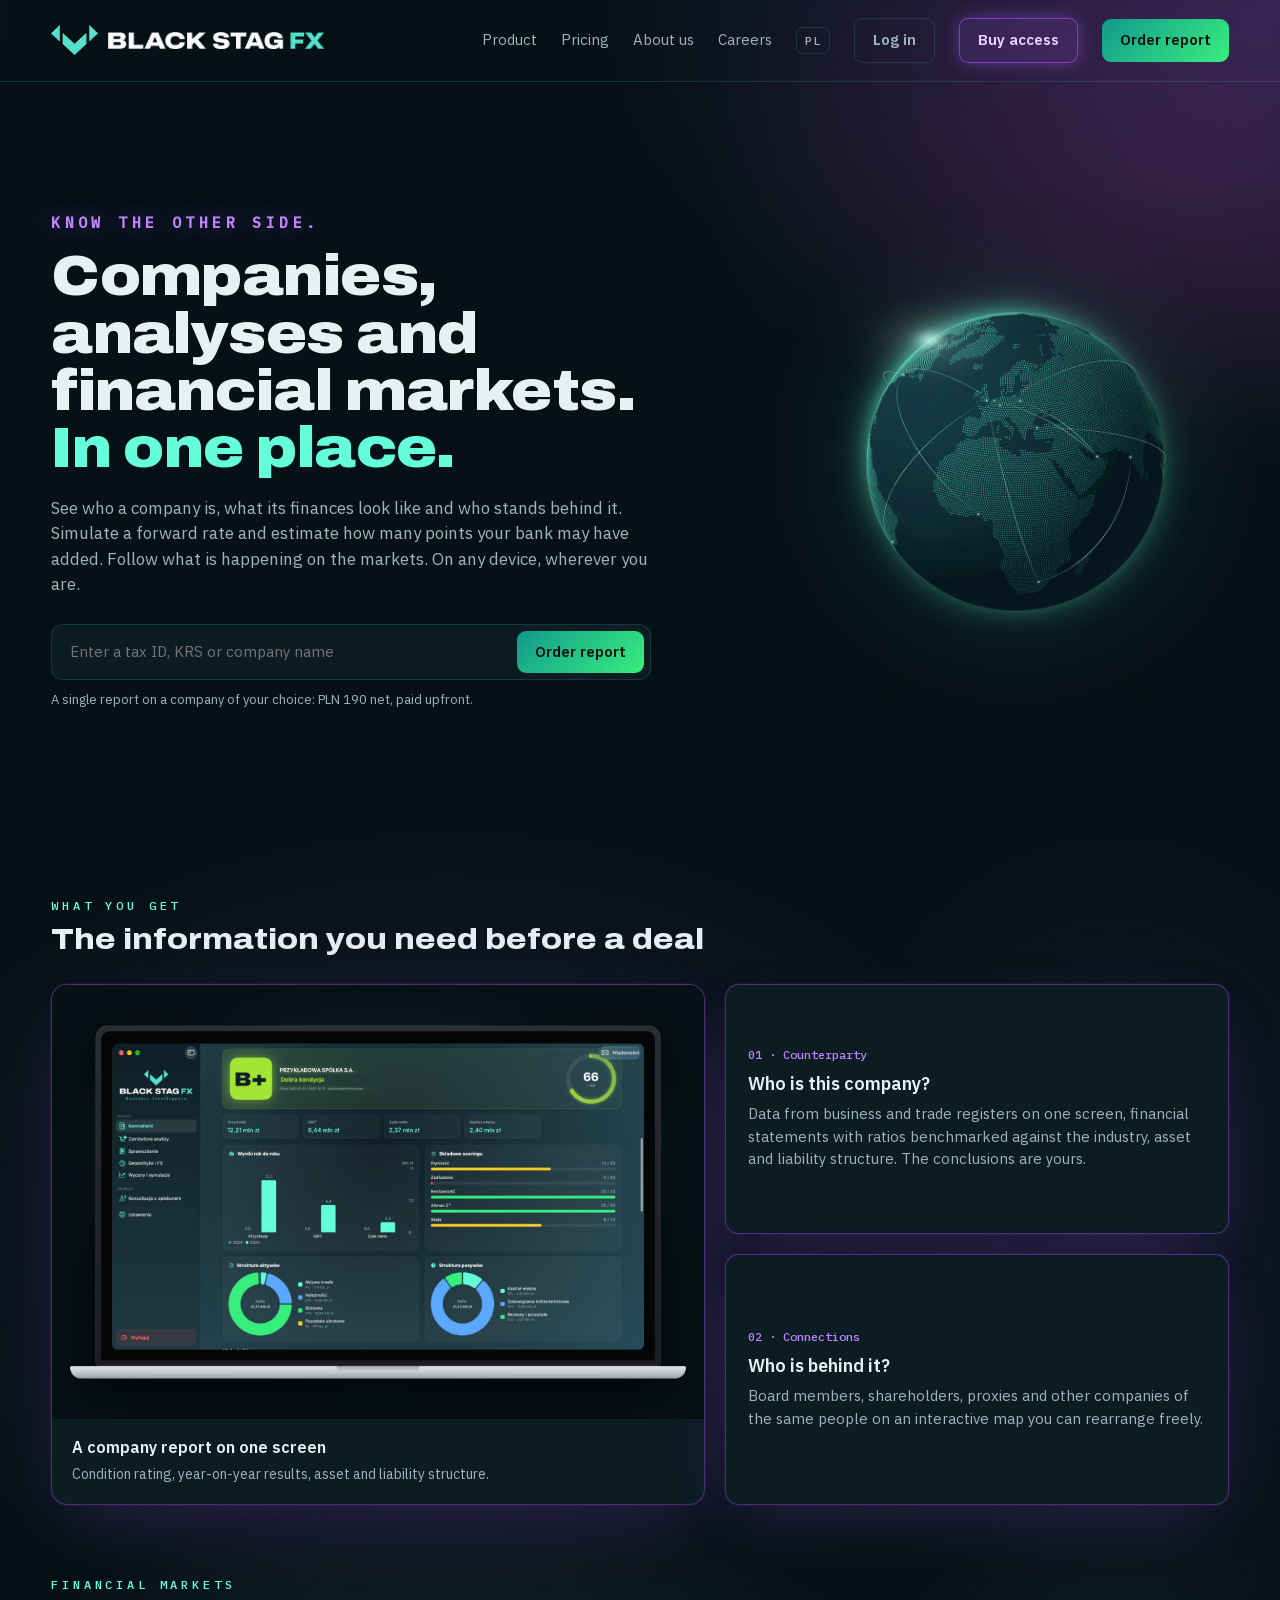
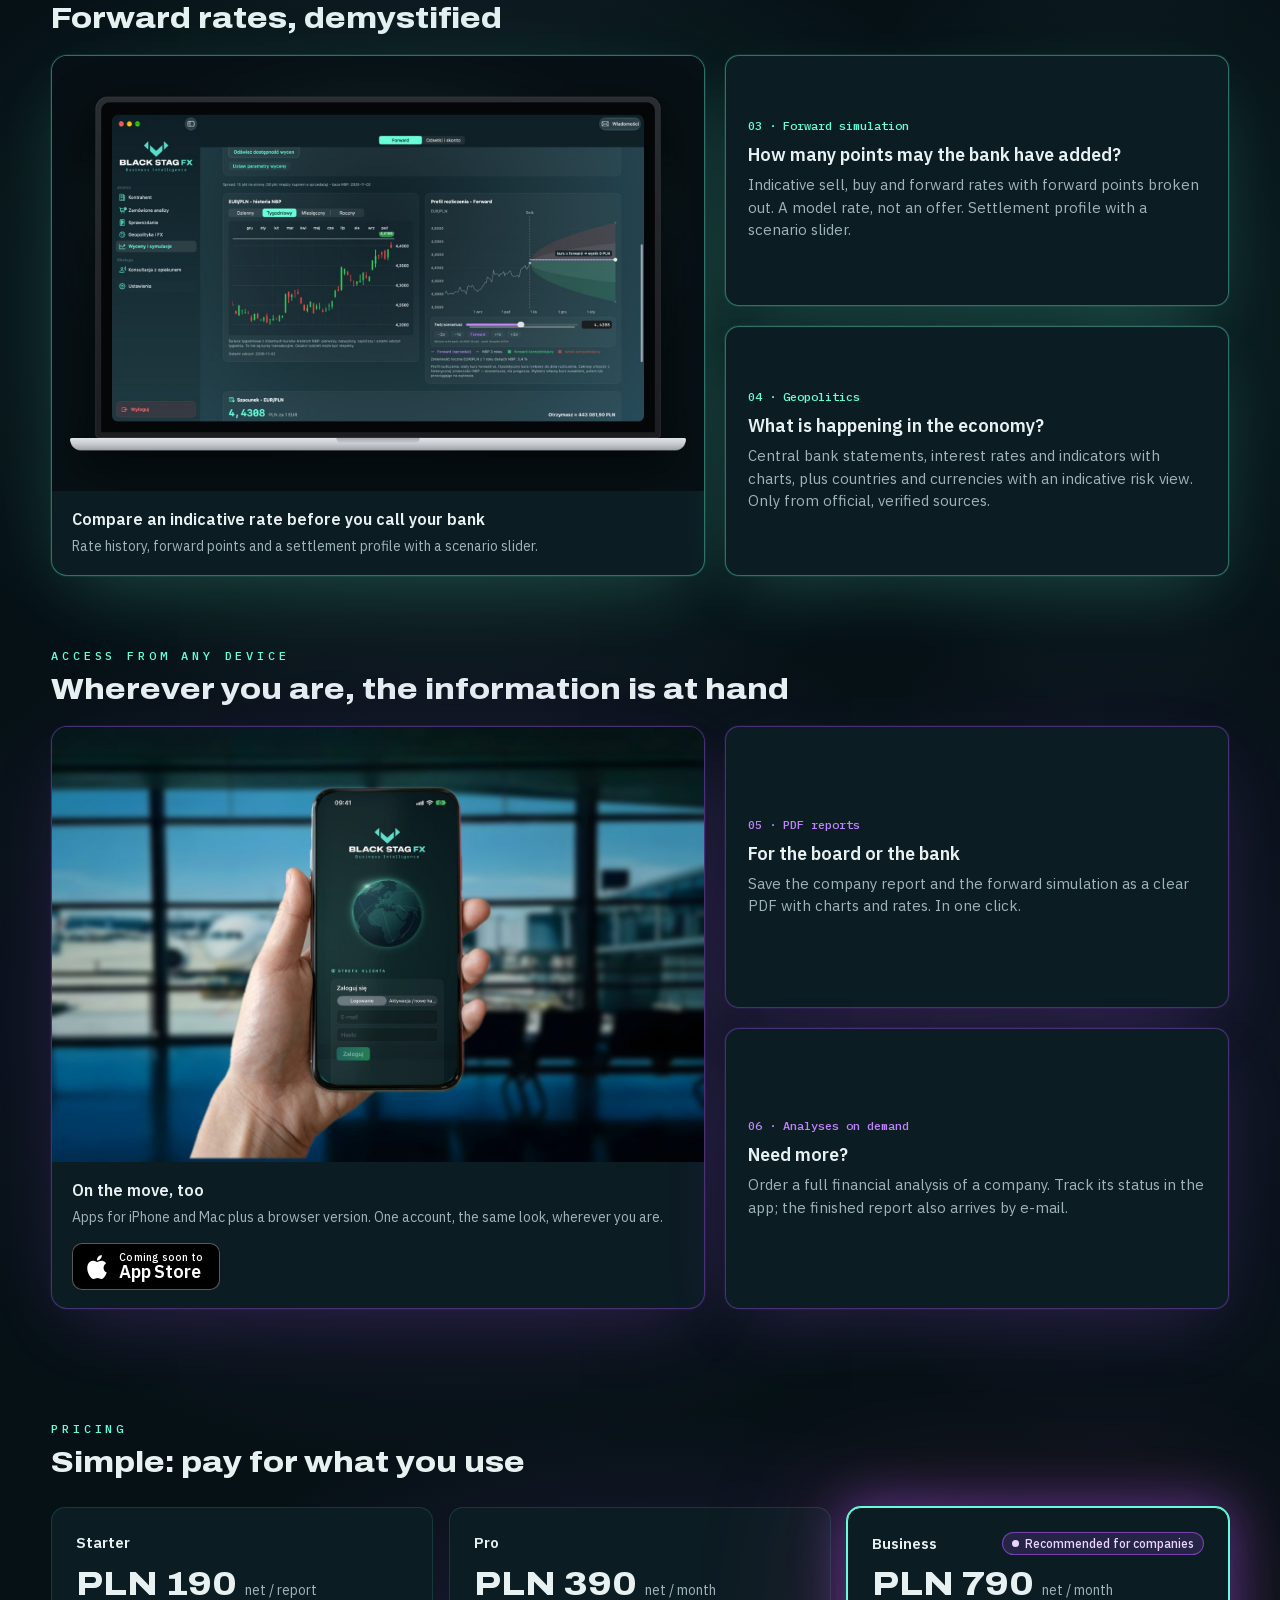
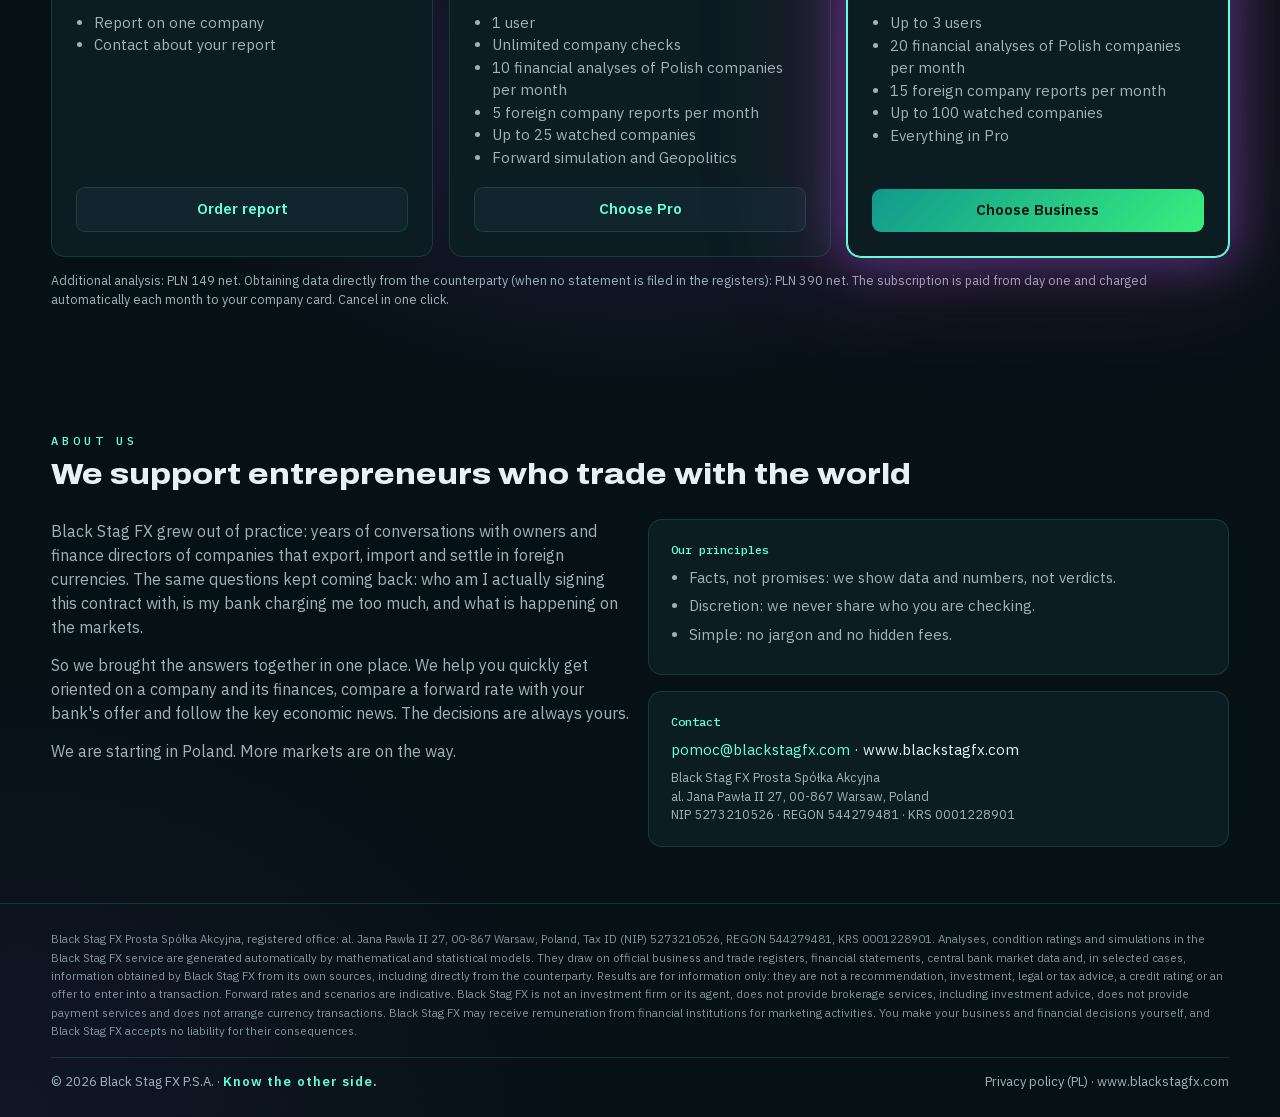
==== commit 60e63def: "Cennik: osobne limity firm krajowych i zagranicznych, Geopolityka w FX Pro: 10 analiz firm krajowych" ====
--- a/en/index.html
+++ b/en/index.html
@@ -485,7 +485,7 @@
 </svg>
 
 <!-- ============ STRONA PUBLICZNA ============ -->
-<section class="view" id="v-start">
+<section class="view on" id="v-start">
   <header class="site-nav">
     <a class="brand" href="#start"><img class="m" src="/mark.png" alt=""><img class="w" src="/word.png" alt="Black Stag FX"></a>
     <nav>
@@ -532,7 +532,7 @@
         <figcaption><b>Compare an indicative rate before you call your bank</b><span>Rate history, forward points and a settlement profile with a scenario slider.</span></figcaption></figure>
       <div class="pstack">
         <div class="feat"><div class="k">03 · Forward simulation</div><h3>How many points may the bank have added?</h3><p>Indicative sell, buy and forward rates with forward points broken out. A model rate, not an offer. Settlement profile with a scenario slider.</p></div>
-        <div class="feat"><div class="k">04 · Geopolitics & FX</div><h3>What is happening in the economy?</h3><p>Central bank statements, interest rates and indicators with charts, plus countries and currencies with an indicative risk view. Only from official, verified sources.</p></div>
+        <div class="feat"><div class="k">04 · Geopolitics</div><h3>What is happening in the economy?</h3><p>Central bank statements, interest rates and indicators with charts, plus countries and currencies with an indicative risk view. Only from official, verified sources.</p></div>
       </div>
     </div>
     <div class="prow-head"><div class="eyebrow">Access from any device</div><h2>Wherever you are, the information is at hand</h2></div>
@@ -551,8 +551,8 @@
     <h2>Simple: pay for what you use</h2>
     <div class="grid3">
       <div class="price"><b>Starter</b><div class="amt num">PLN 190 <small>net / report</small></div><ul><li>Report on one company</li><li>Contact about your report</li></ul><a class="btn" href="#raport">Order report</a></div>
-      <div class="price"><b>Pro</b><div class="amt num">PLN 390 <small>net / month</small></div><ul><li>1 user</li><li>Unlimited company checks</li><li>2 financial analyses per month</li><li>Up to 25 watched companies</li><li>Forward simulation, Geopolitics & FX</li></ul><a class="btn" href="https://app.blackstagfx.com/login#rejestracja" onclick="regPlan='pro'">Choose Pro</a></div>
-      <div class="price hot"><b style="display:flex;justify-content:space-between;align-items:center">Business <span class="chip" style="color:#e9d5ff;border-color:rgba(168,85,247,.6);background:rgba(168,85,247,.16)">Recommended for companies</span></b><div class="amt num">PLN 790 <small>net / month</small></div><ul><li>Up to 3 users</li><li>5 financial analyses per month</li><li>Up to 100 watched companies</li><li>Everything in Pro</li></ul><a class="btn primary" href="https://app.blackstagfx.com/login#rejestracja" onclick="regPlan='biz'">Choose Business</a></div>
+      <div class="price"><b>Pro</b><div class="amt num">PLN 390 <small>net / month</small></div><ul><li>1 user</li><li>Unlimited company checks</li><li>10 financial analyses of Polish companies per month</li><li>5 foreign company reports per month</li><li>Up to 25 watched companies</li><li>Forward simulation and Geopolitics</li></ul><a class="btn" href="https://app.blackstagfx.com/login?produkt=pro#rejestracja" onclick="regPlan='pro'">Choose Pro</a></div>
+      <div class="price hot"><b style="display:flex;justify-content:space-between;align-items:center">Business <span class="chip" style="color:#e9d5ff;border-color:rgba(168,85,247,.6);background:rgba(168,85,247,.16)">Recommended for companies</span></b><div class="amt num">PLN 790 <small>net / month</small></div><ul><li>Up to 3 users</li><li>20 financial analyses of Polish companies per month</li><li>15 foreign company reports per month</li><li>Up to 100 watched companies</li><li>Everything in Pro</li></ul><a class="btn primary" href="https://app.blackstagfx.com/login?produkt=business#rejestracja" onclick="regPlan='biz'">Choose Business</a></div>
     </div>
     <p class="note" style="margin-top:14px">Additional analysis: PLN 149 net. Obtaining data directly from the counterparty (when no statement is filed in the registers): PLN 390 net. The subscription is paid from day one and charged automatically each month to your company card. Cancel in one click.</p>
   </div>
@@ -578,7 +578,7 @@
 
 
   <footer class="site-foot">
-    <p class="legal">Black Stag FX Prosta Spółka Akcyjna, registered office: al. Jana Pawła II 27, 00-867 Warsaw, Poland, Tax ID (NIP) 5273210526, REGON 544279481, KRS 0001228901. Analyses, condition ratings and simulations in the Black Stag FX service are generated automatically by mathematical and statistical models. They draw on official business and trade registers, financial statements, central bank market data and, in selected cases, information obtained by Black Stag FX from its own sources, including directly from the counterparty. Results are for information only: they are not a recommendation, investment, legal or tax advice, a credit rating or an offer to enter into a transaction. Forward rates and scenarios are indicative. Black Stag FX is not an investment firm or its agent, does not provide brokerage services, including investment advice, does not provide payment services and does not arrange currency transactions. Black Stag FX may receive remuneration from financial institutions for marketing activities. You make your business and financial decisions yourself, and Black Stag FX accepts no liability for their consequences.</p>
+    <p class="legal" data-nosnippet>Black Stag FX Prosta Spółka Akcyjna, registered office: al. Jana Pawła II 27, 00-867 Warsaw, Poland, Tax ID (NIP) 5273210526, REGON 544279481, KRS 0001228901. Analyses, condition ratings and simulations in the Black Stag FX service are generated automatically by mathematical and statistical models. They draw on official business and trade registers, financial statements, central bank market data and, in selected cases, information obtained by Black Stag FX from its own sources, including directly from the counterparty. Results are for information only: they are not a recommendation, investment, legal or tax advice, a credit rating or an offer to enter into a transaction. Forward rates and scenarios are indicative. Black Stag FX is not an investment firm or its agent, does not provide brokerage services, including investment advice, does not provide payment services and does not arrange currency transactions. Black Stag FX may receive remuneration from financial institutions for marketing activities. You make your business and financial decisions yourself, and Black Stag FX accepts no liability for their consequences.</p>
     <span class="copy"><span>© 2026 Black Stag FX P.S.A. · <b class="tag-foot">Know the other side.</b></span><span><a href="/polityka-prywatnosci.html" style="color:inherit">Privacy policy (PL)</a> · www.blackstagfx.com</span></span>
   </footer>
 </section>
@@ -614,7 +614,7 @@
     </div>
   </div>
   <footer class="site-foot">
-    <p class="legal">Black Stag FX Prosta Spółka Akcyjna, registered office: al. Jana Pawła II 27, 00-867 Warsaw, Poland, Tax ID (NIP) 5273210526, REGON 544279481, KRS 0001228901. Analyses, condition ratings and simulations in the Black Stag FX service are generated automatically by mathematical and statistical models. They draw on official business and trade registers, financial statements, central bank market data and, in selected cases, information obtained by Black Stag FX from its own sources, including directly from the counterparty. Results are for information only: they are not a recommendation, investment, legal or tax advice, a credit rating or an offer to enter into a transaction. Forward rates and scenarios are indicative. Black Stag FX is not an investment firm or its agent, does not provide brokerage services, including investment advice, does not provide payment services and does not arrange currency transactions. Black Stag FX may receive remuneration from financial institutions for marketing activities. You make your business and financial decisions yourself, and Black Stag FX accepts no liability for their consequences.</p>
+    <p class="legal" data-nosnippet>Black Stag FX Prosta Spółka Akcyjna, registered office: al. Jana Pawła II 27, 00-867 Warsaw, Poland, Tax ID (NIP) 5273210526, REGON 544279481, KRS 0001228901. Analyses, condition ratings and simulations in the Black Stag FX service are generated automatically by mathematical and statistical models. They draw on official business and trade registers, financial statements, central bank market data and, in selected cases, information obtained by Black Stag FX from its own sources, including directly from the counterparty. Results are for information only: they are not a recommendation, investment, legal or tax advice, a credit rating or an offer to enter into a transaction. Forward rates and scenarios are indicative. Black Stag FX is not an investment firm or its agent, does not provide brokerage services, including investment advice, does not provide payment services and does not arrange currency transactions. Black Stag FX may receive remuneration from financial institutions for marketing activities. You make your business and financial decisions yourself, and Black Stag FX accepts no liability for their consequences.</p>
     <span class="copy"><span>© 2026 Black Stag FX P.S.A. · <b class="tag-foot">Know the other side.</b></span><span><a href="/polityka-prywatnosci.html" style="color:inherit">Privacy policy (PL)</a> · www.blackstagfx.com</span></span>
   </footer>
 </section>
